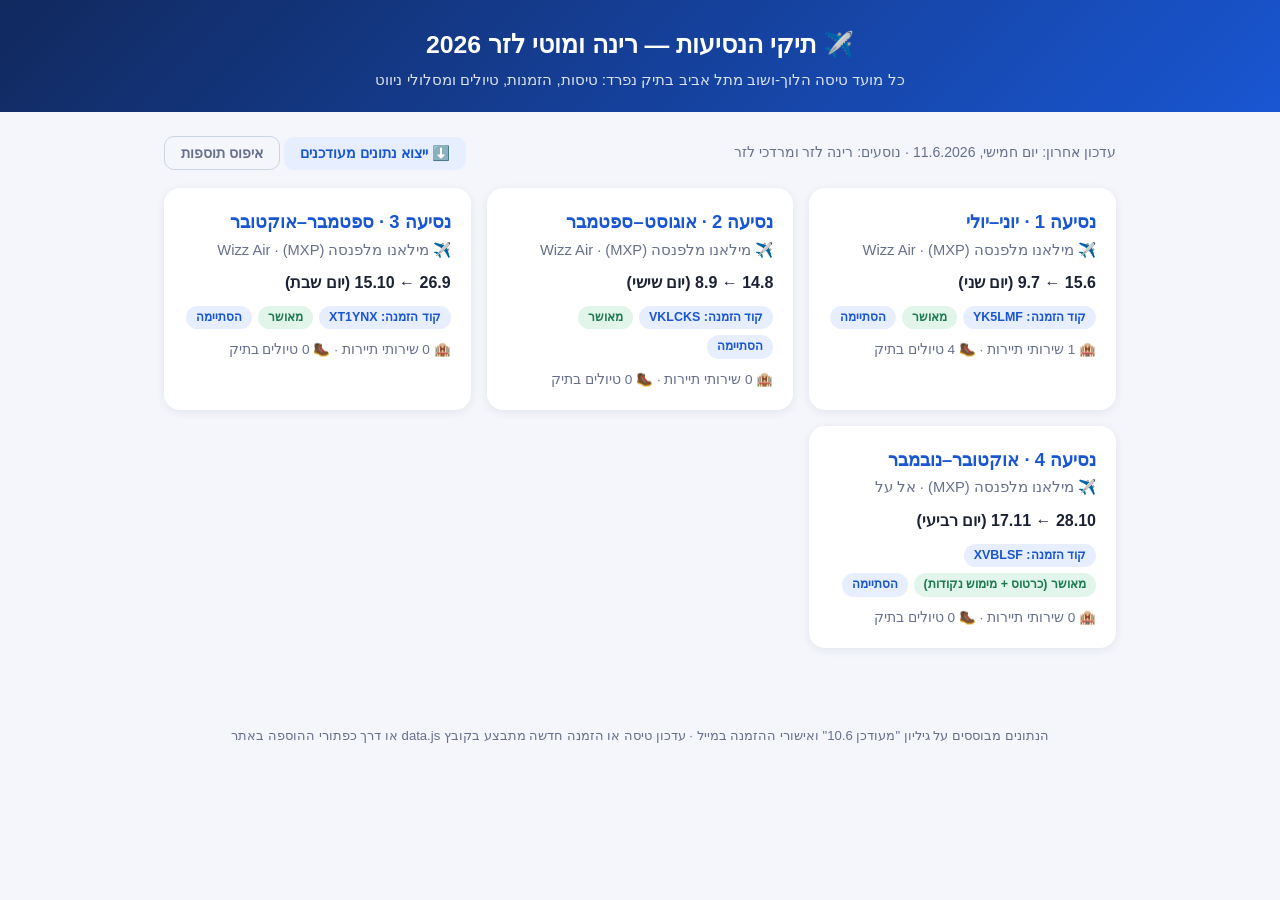
==== index.html @ 8c8defc0 "אתר תיקי נסיעות 2026: תיק לכל מועד טיסה, שירותי תיירות וטיולים עם קישורי ניווט https://claude.ai/cod" ====
<!DOCTYPE html>
<html lang="he" dir="rtl">
<head>
  <meta charset="UTF-8">
  <meta name="viewport" content="width=device-width, initial-scale=1.0">
  <title>תיקי הנסיעות — רינה ומוטי לזר 2026</title>
  <link rel="stylesheet" href="style.css">
</head>
<body>
  <header>
    <h1>✈️ תיקי הנסיעות — רינה ומוטי לזר 2026</h1>
    <div class="sub">כל מועד טיסה הלוך-ושוב מתל אביב בתיק נפרד: טיסות, הזמנות, טיולים ומסלולי ניווט</div>
  </header>

  <main>
    <div class="toolbar">
      <span class="stamp" id="stamp"></span>
      <span>
        <button class="btn secondary" id="export">⬇️ ייצוא נתונים מעודכנים</button>
        <button class="btn ghost" id="clear">איפוס תוספות</button>
      </span>
    </div>
    <div id="view" class="grid"></div>
  </main>

  <footer>
    הנתונים מבוססים על גיליון "מעודכן 10.6" ואישורי ההזמנה במייל ·
    עדכון טיסה או הזמנה חדשה מתבצע בקובץ data.js או דרך כפתורי ההוספה באתר
  </footer>

  <script src="data.js"></script>
  <script src="app.js"></script>
</body>
</html>
---- style.css ----
:root {
  --bg: #f4f6fb;
  --card: #ffffff;
  --ink: #1b2233;
  --muted: #66708a;
  --accent: #1956d2;
  --accent-soft: #e7eeff;
  --gold: #b07a1f;
  --gold-soft: #fdf3df;
  --green: #1d7a4f;
  --green-soft: #e2f5ea;
  --warn: #b3261e;
  --warn-soft: #fdeceb;
  --radius: 16px;
  --shadow: 0 2px 10px rgba(20, 35, 80, .08);
}

* { box-sizing: border-box; }

body {
  margin: 0;
  font-family: "Segoe UI", "Heebo", "Arial Hebrew", Arial, sans-serif;
  background: var(--bg);
  color: var(--ink);
  line-height: 1.55;
}

header {
  background: linear-gradient(135deg, #11295e, #1956d2);
  color: #fff;
  padding: 26px 20px 20px;
  text-align: center;
}
header h1 { margin: 0 0 4px; font-size: 1.55rem; }
header .sub { opacity: .85; font-size: .95rem; }

main { max-width: 980px; margin: 0 auto; padding: 20px 14px 60px; }

.toolbar {
  display: flex; flex-wrap: wrap; gap: 8px;
  justify-content: space-between; align-items: center;
  margin: 4px 0 18px;
}
.toolbar .stamp { color: var(--muted); font-size: .88rem; }

.grid {
  display: grid;
  grid-template-columns: repeat(auto-fill, minmax(280px, 1fr));
  gap: 16px;
}

.card {
  background: var(--card);
  border-radius: var(--radius);
  box-shadow: var(--shadow);
  padding: 18px;
  cursor: pointer;
  border: 2px solid transparent;
  transition: border-color .15s, transform .15s;
}
.card:hover { border-color: var(--accent); transform: translateY(-2px); }
.card h2 { margin: 0 0 2px; font-size: 1.15rem; color: var(--accent); }
.card .dest { color: var(--muted); font-size: .92rem; margin-bottom: 10px; }
.card .dates { font-weight: 600; font-size: 1rem; }
.card .meta { display: flex; gap: 6px; flex-wrap: wrap; margin-top: 10px; }
.card .counts { color: var(--muted); font-size: .85rem; margin-top: 10px; }

.chip {
  display: inline-block;
  padding: 2px 10px;
  border-radius: 99px;
  font-size: .78rem;
  font-weight: 600;
  background: var(--accent-soft); color: var(--accent);
}
.chip.gold { background: var(--gold-soft); color: var(--gold); }
.chip.green { background: var(--green-soft); color: var(--green); }
.chip.warn { background: var(--warn-soft); color: var(--warn); }

.btn {
  border: none; border-radius: 10px;
  padding: 8px 16px; font-size: .9rem; font-weight: 600;
  cursor: pointer; font-family: inherit;
  background: var(--accent); color: #fff;
}
.btn.secondary { background: var(--accent-soft); color: var(--accent); }
.btn.ghost { background: transparent; color: var(--muted); border: 1px solid #ccd3e3; }
.btn:hover { filter: brightness(1.08); }

/* trip detail */
.back { margin-bottom: 14px; }
section.block {
  background: var(--card);
  border-radius: var(--radius);
  box-shadow: var(--shadow);
  padding: 18px;
  margin-bottom: 18px;
}
section.block > h3 {
  margin: 0 0 12px; font-size: 1.1rem;
  border-bottom: 2px solid var(--accent-soft); padding-bottom: 8px;
}

.flight {
  display: flex; flex-wrap: wrap; gap: 10px 18px;
  align-items: center;
  padding: 12px; border-radius: 12px;
  background: var(--accent-soft);
  margin-bottom: 10px;
}
.flight .dir { font-weight: 700; min-width: 52px; }
.flight .route { flex: 1; min-width: 220px; }
.flight .times { font-weight: 600; }
.flight .small { color: var(--muted); font-size: .85rem; }

.item {
  border: 1px solid #e3e8f4; border-radius: 12px;
  padding: 12px 14px; margin-bottom: 10px;
}
.item .head { display: flex; justify-content: space-between; gap: 8px; flex-wrap: wrap; }
.item .name { font-weight: 700; }
.item .desc { color: var(--ink); font-size: .92rem; margin: 6px 0; }
.item .note { color: var(--warn); font-size: .88rem; margin: 6px 0; }
.item .links { display: flex; flex-wrap: wrap; gap: 8px; margin-top: 8px; }
.item .links a {
  text-decoration: none; font-size: .82rem; font-weight: 600;
  padding: 4px 10px; border-radius: 99px;
  background: var(--green-soft); color: var(--green);
}
.item .links a.drive { background: var(--accent-soft); color: var(--accent); }
.empty { color: var(--muted); font-style: italic; padding: 6px 2px; }

/* forms */
form.adder {
  margin-top: 12px; padding: 14px;
  border: 2px dashed #c8d2ea; border-radius: 12px;
  display: none;
}
form.adder.open { display: block; }
form.adder label { display: block; font-size: .85rem; font-weight: 600; margin: 8px 0 2px; }
form.adder input, form.adder select, form.adder textarea {
  width: 100%; padding: 8px 10px; border: 1px solid #ccd3e3;
  border-radius: 8px; font-family: inherit; font-size: .9rem;
}
form.adder .row { display: grid; grid-template-columns: 1fr 1fr; gap: 10px; }
form.adder .actions { margin-top: 12px; display: flex; gap: 8px; }

footer {
  text-align: center; color: var(--muted);
  font-size: .82rem; padding: 18px;
}
@media (max-width: 560px) {
  form.adder .row { grid-template-columns: 1fr; }
}
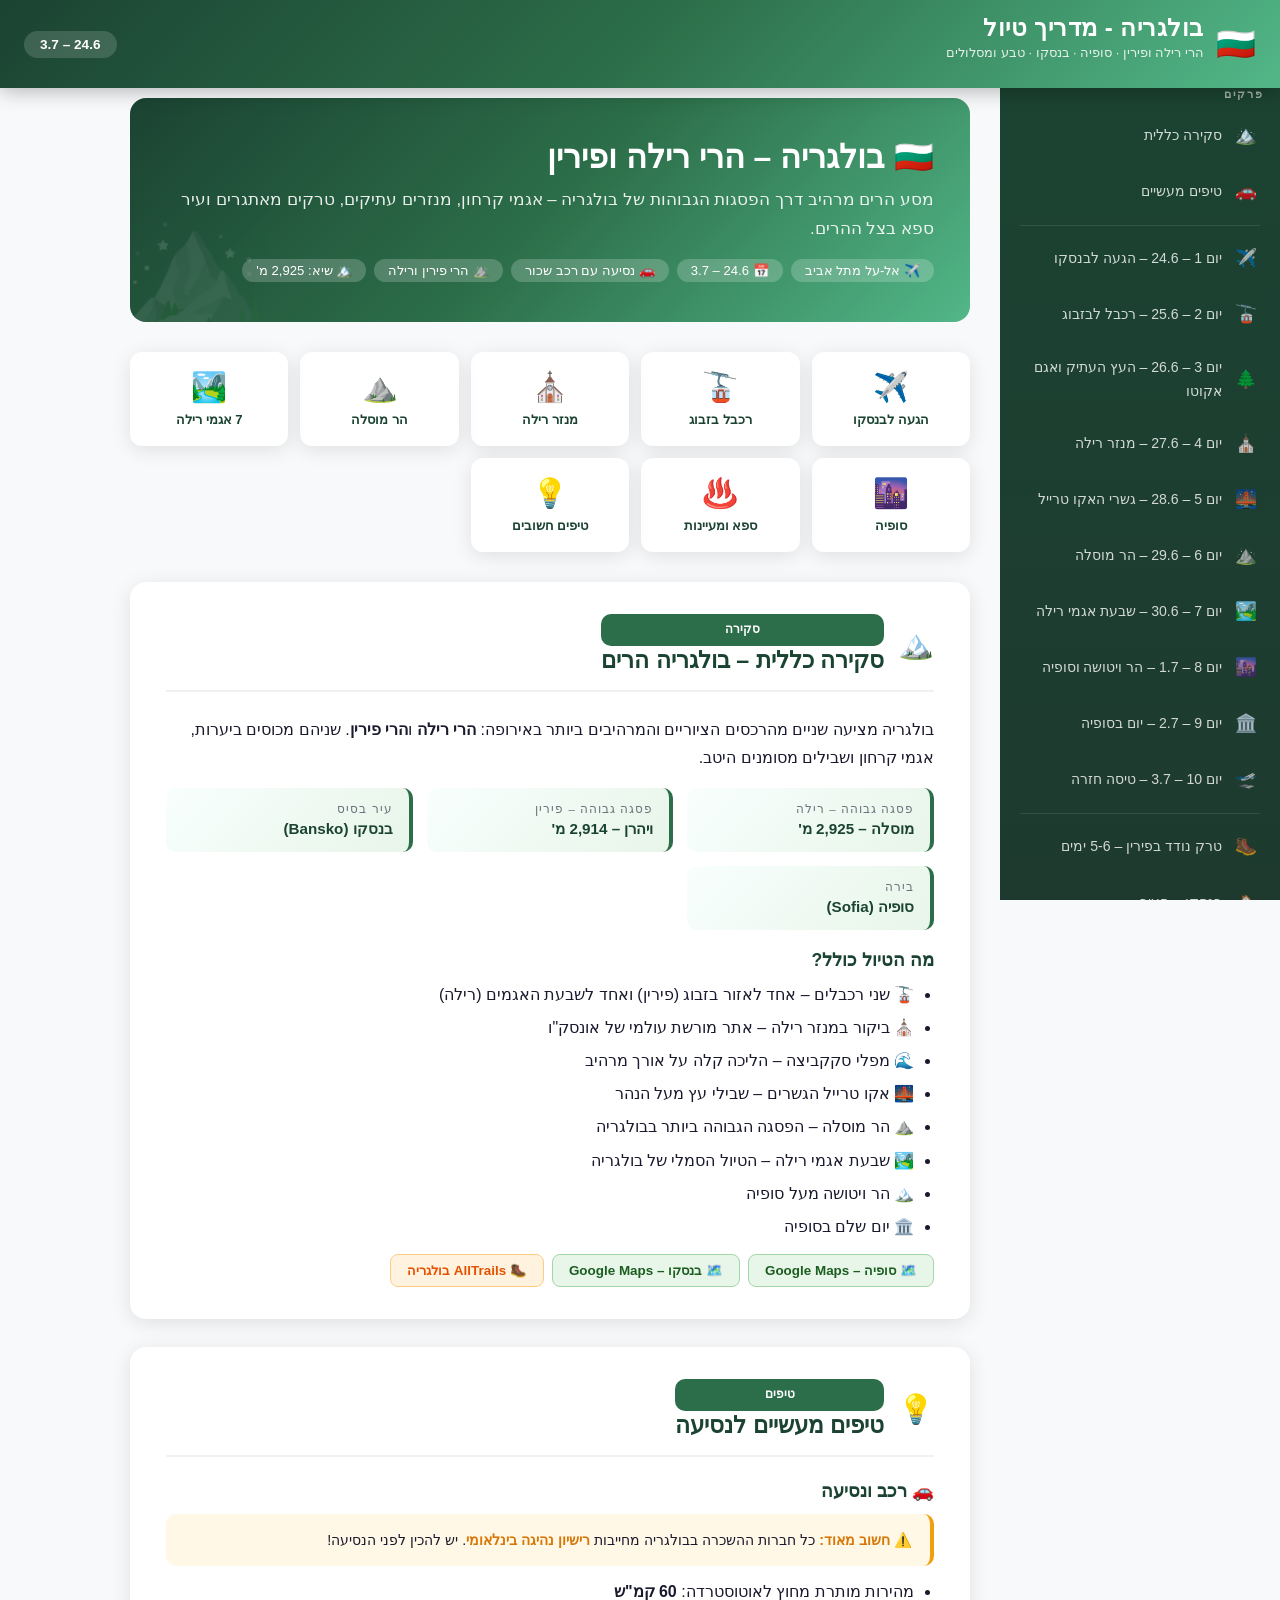
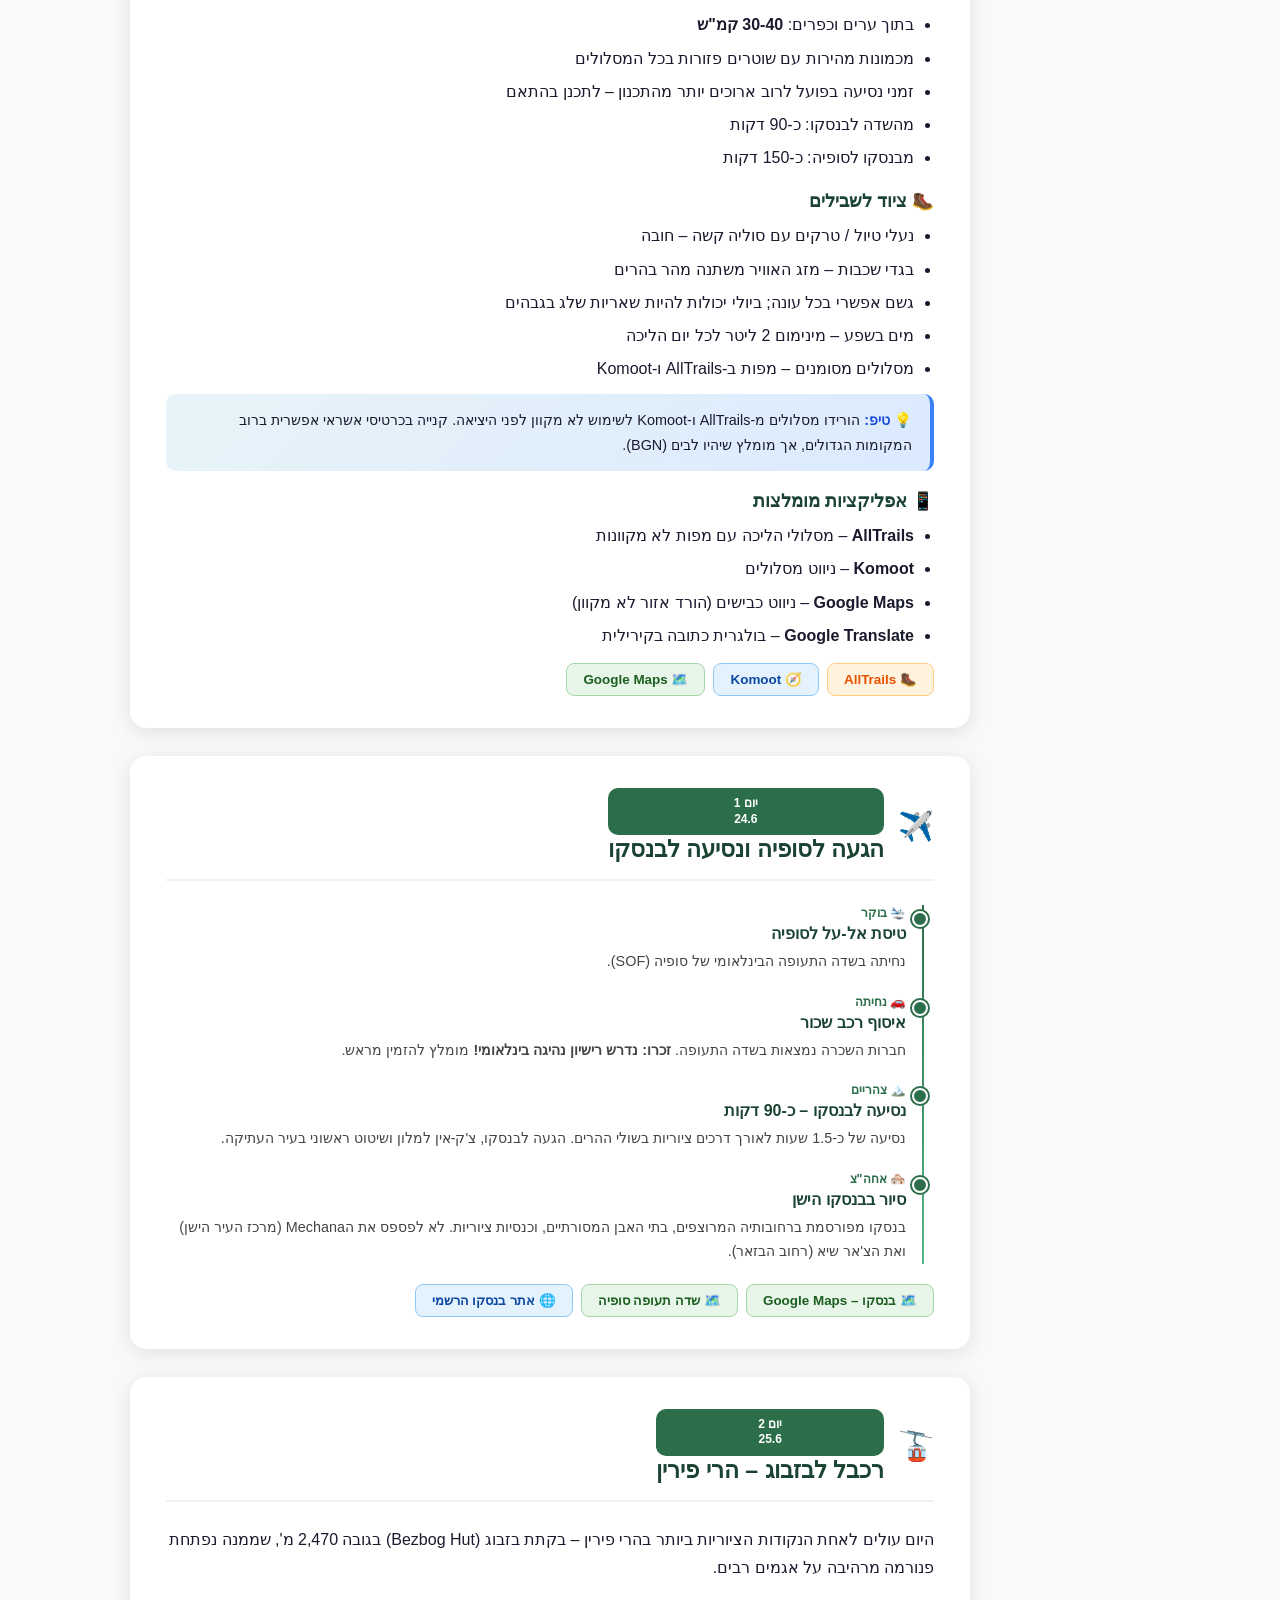
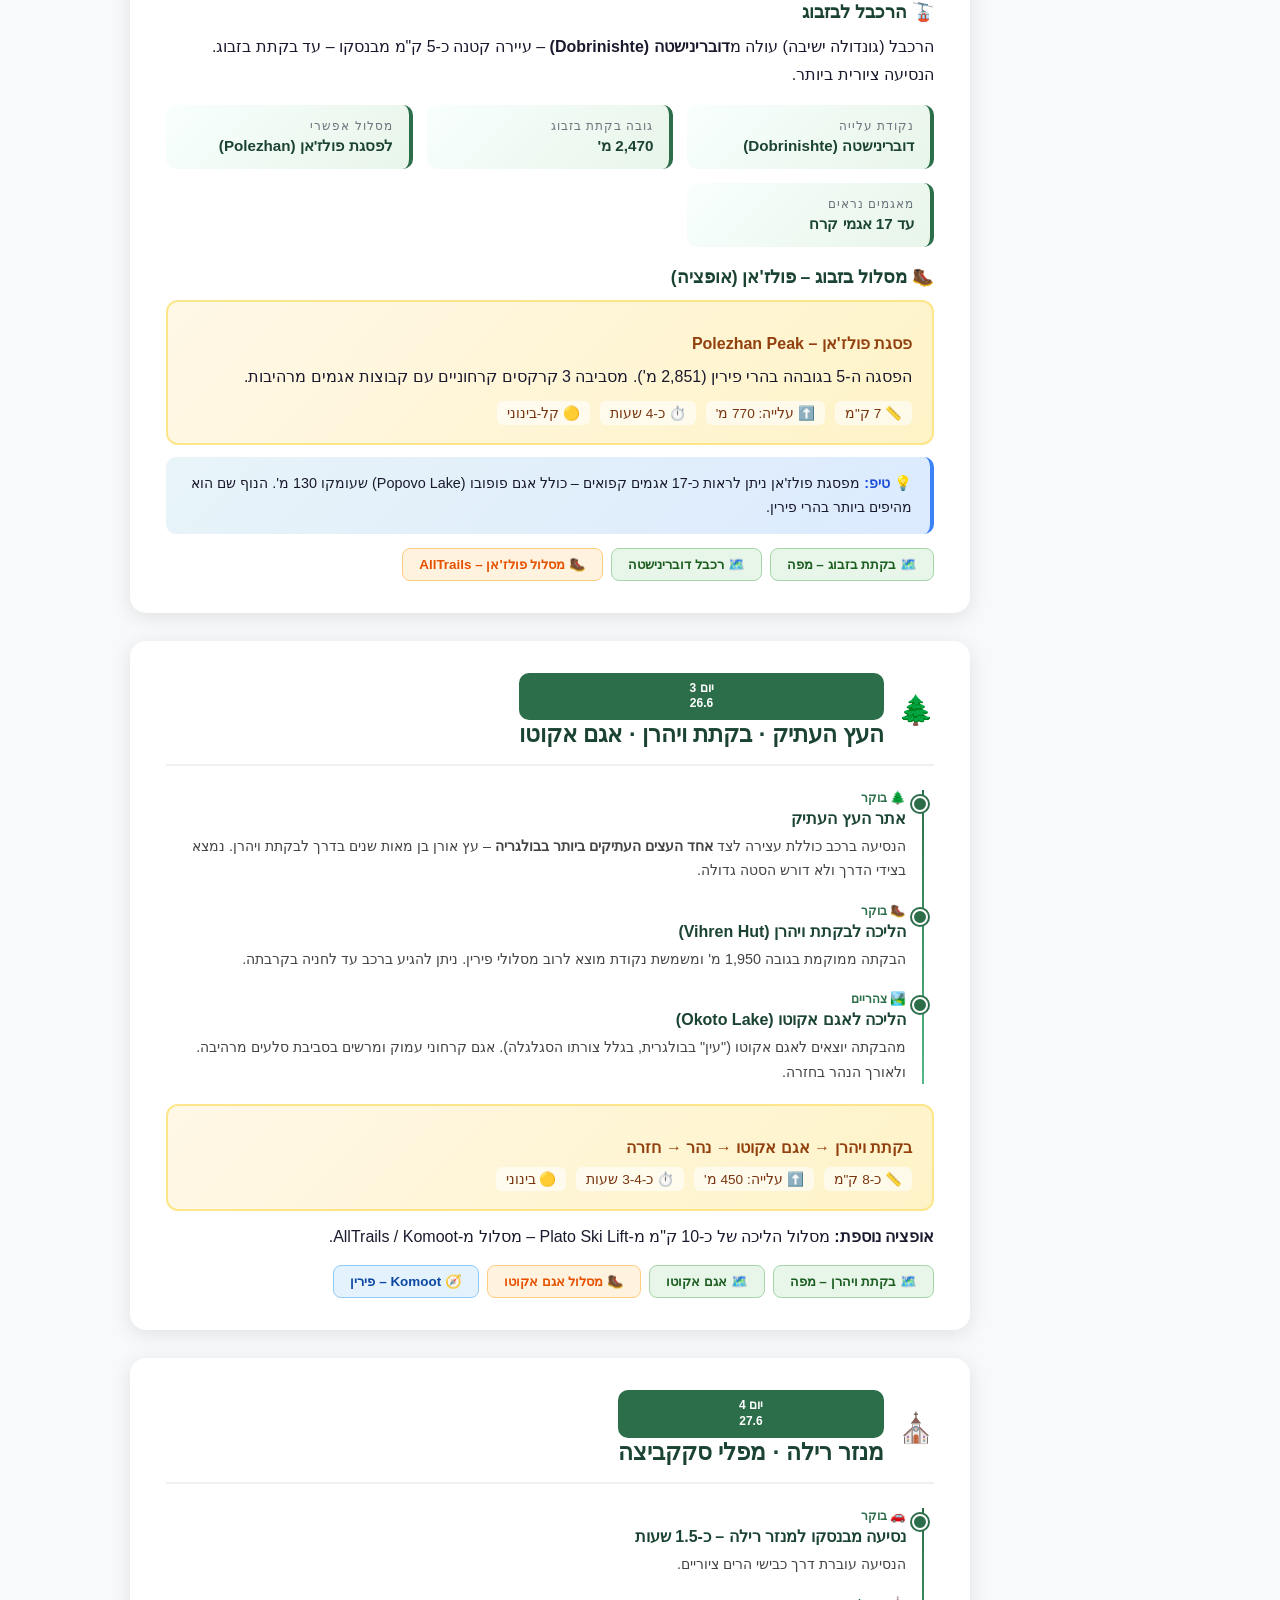
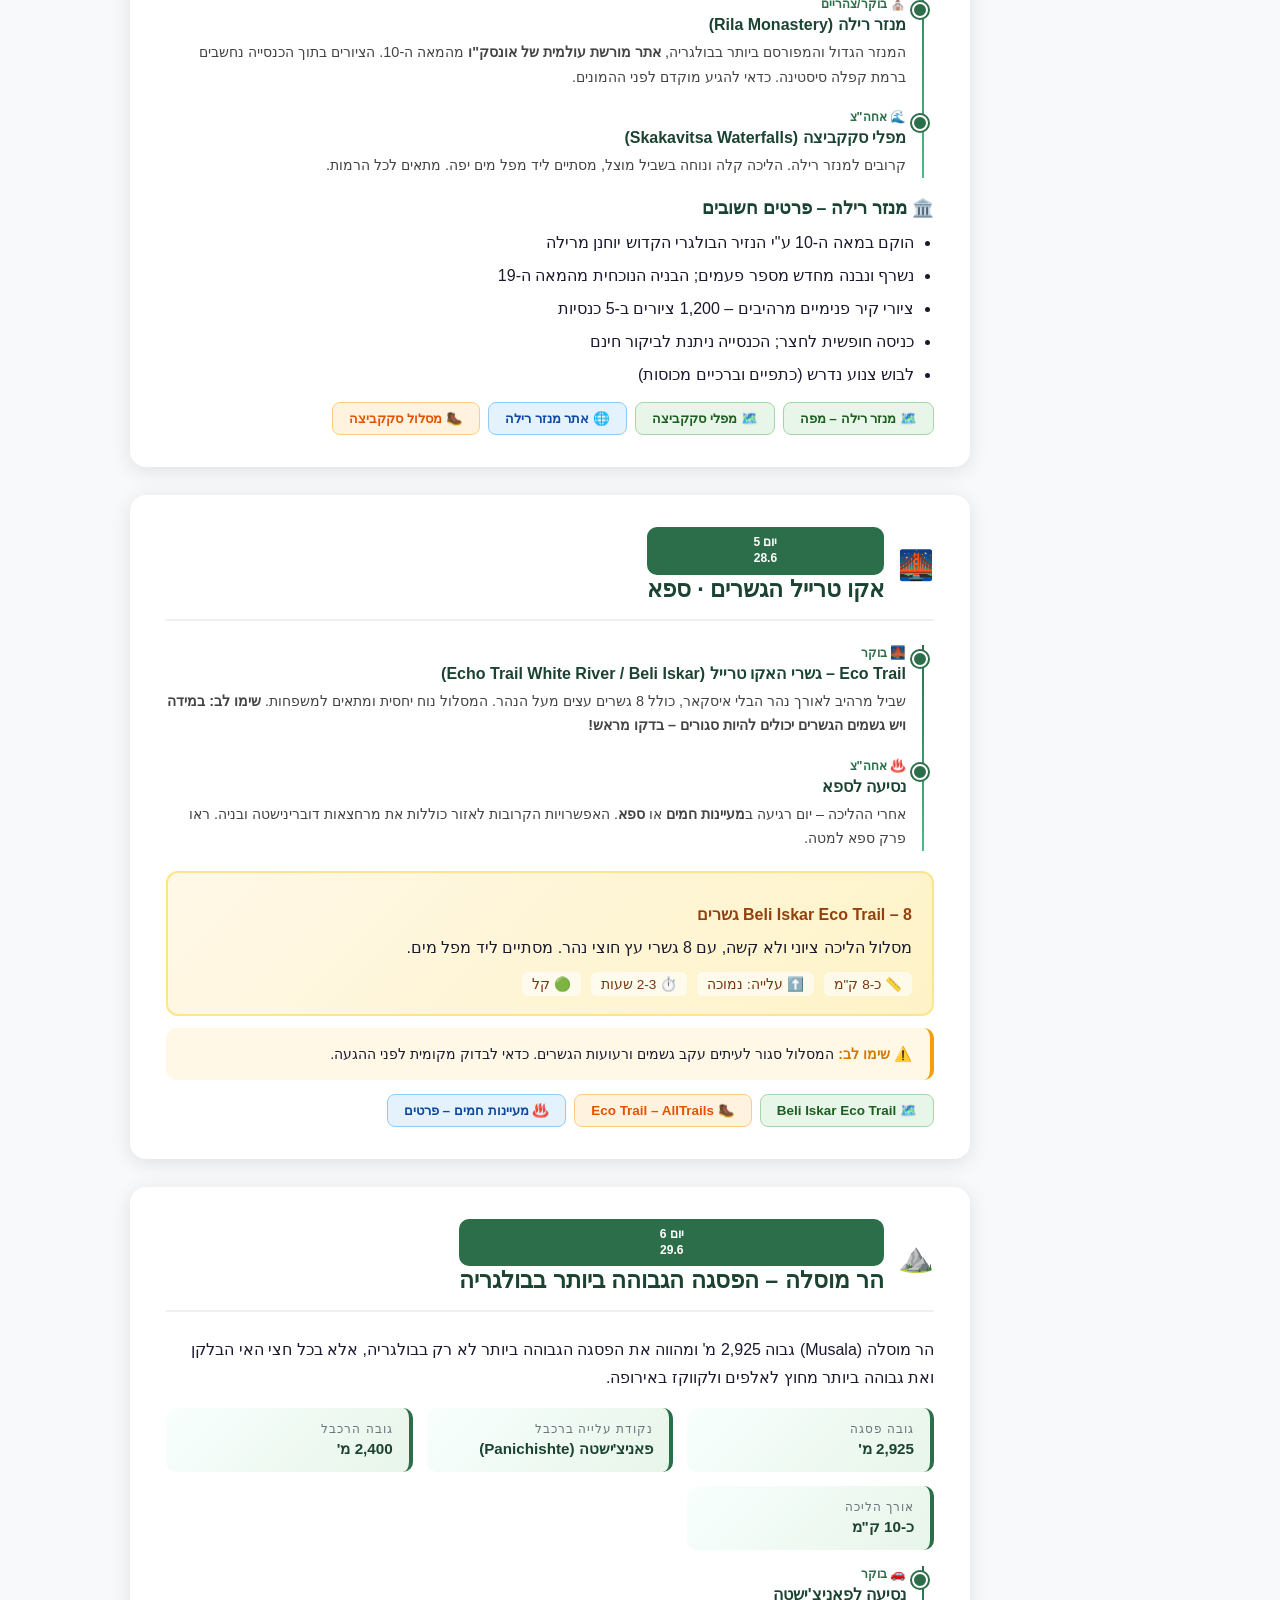
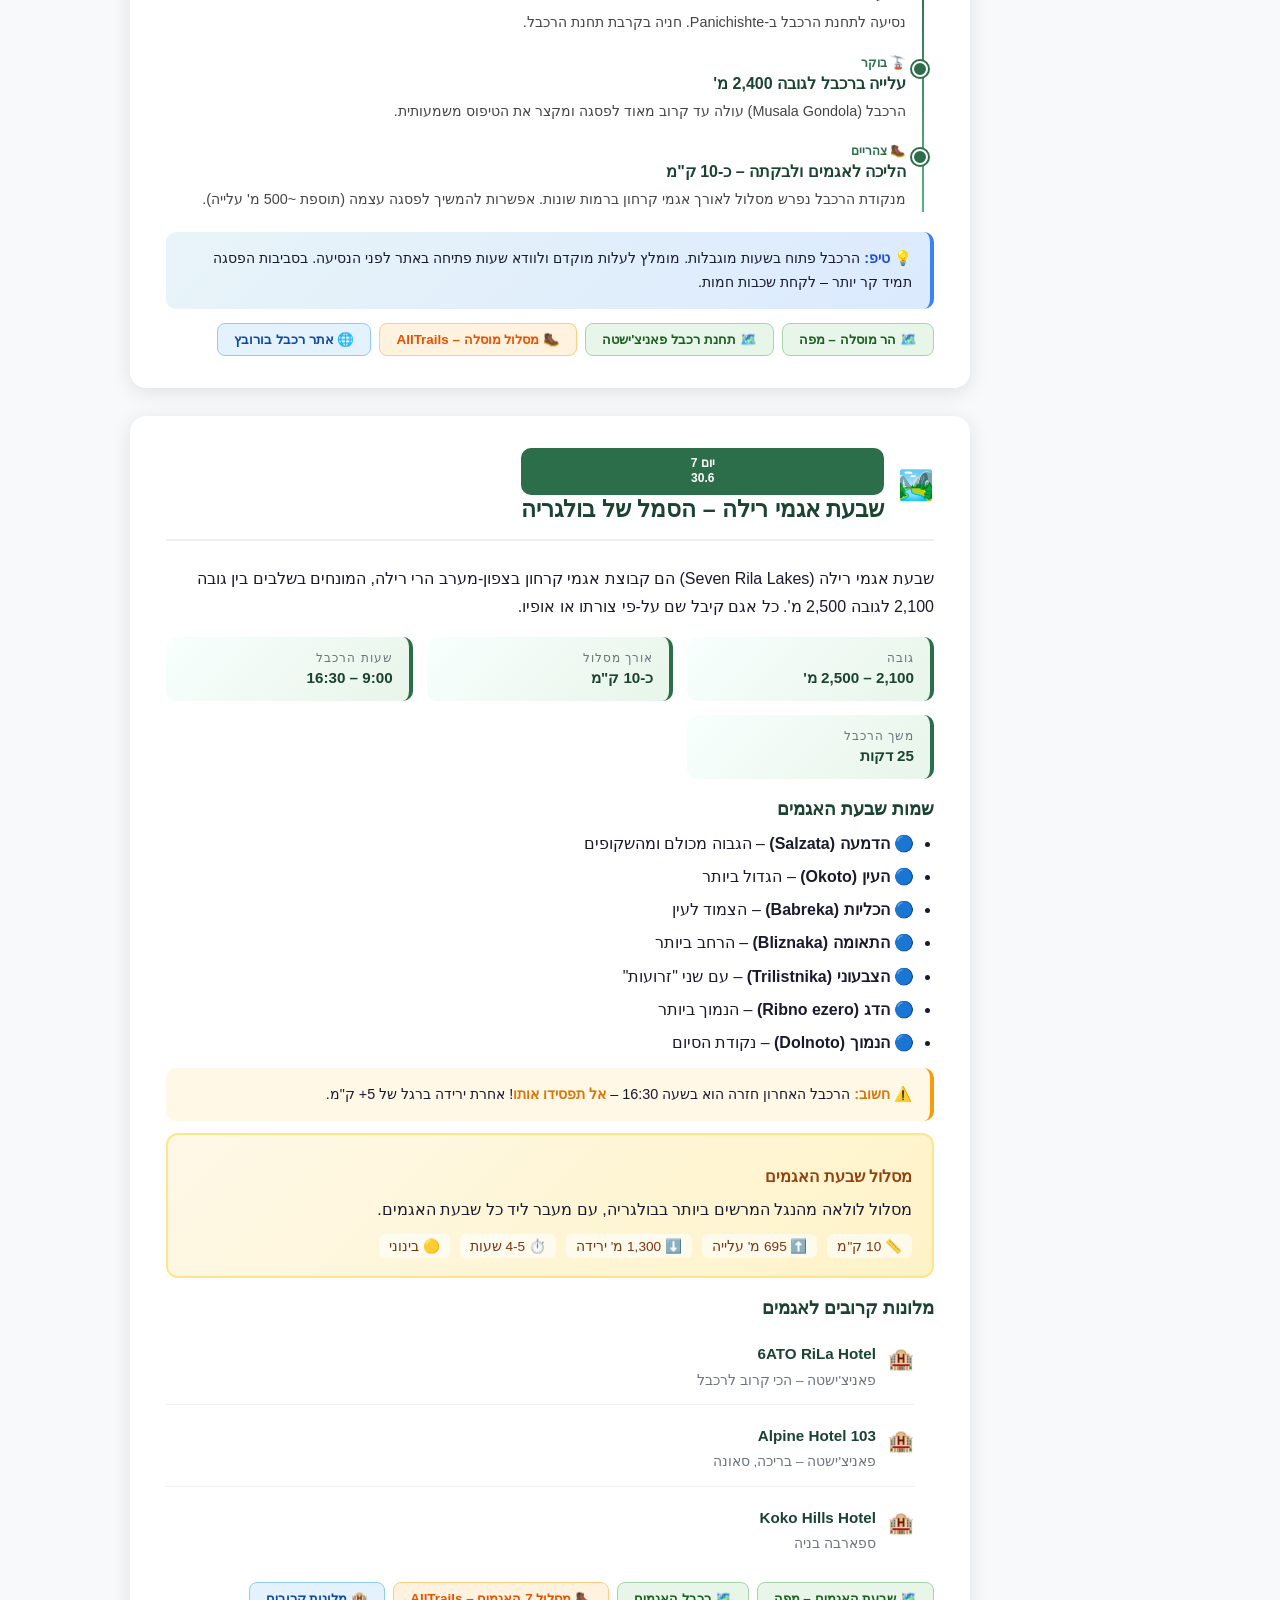
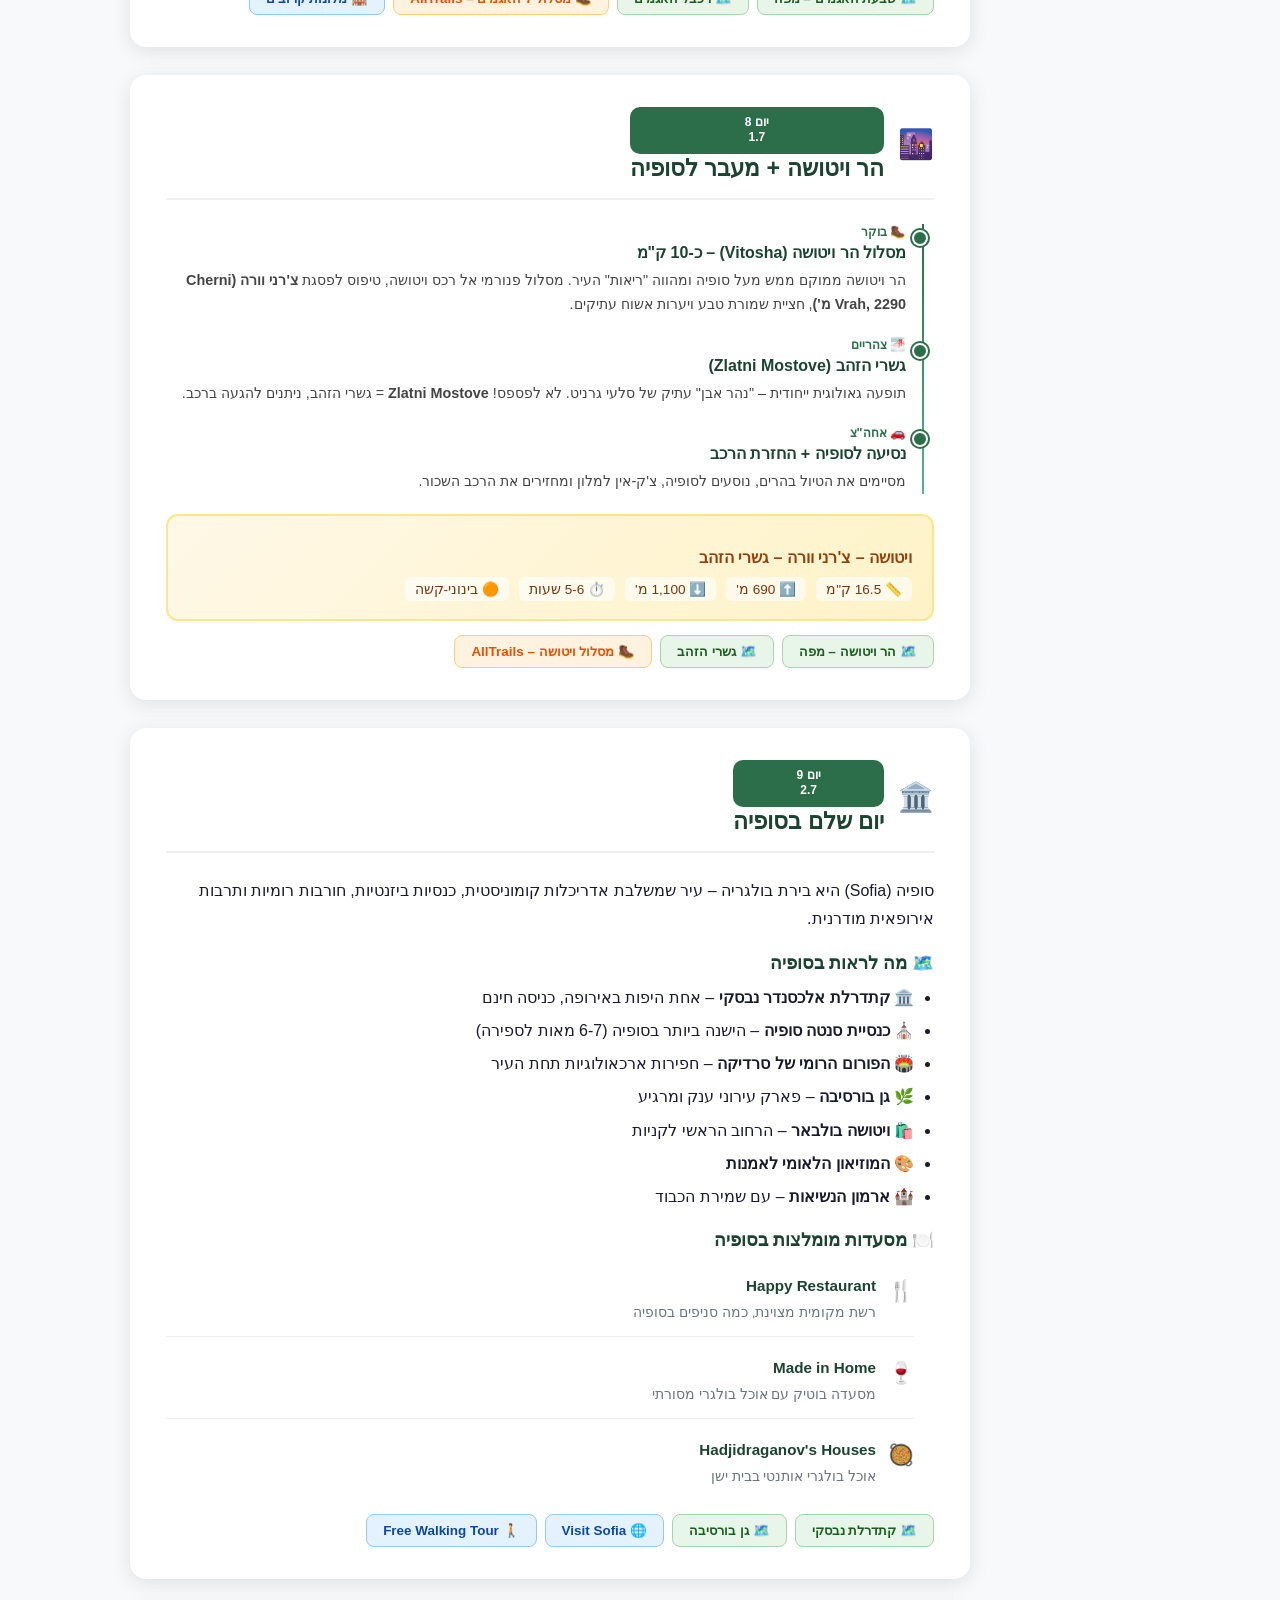
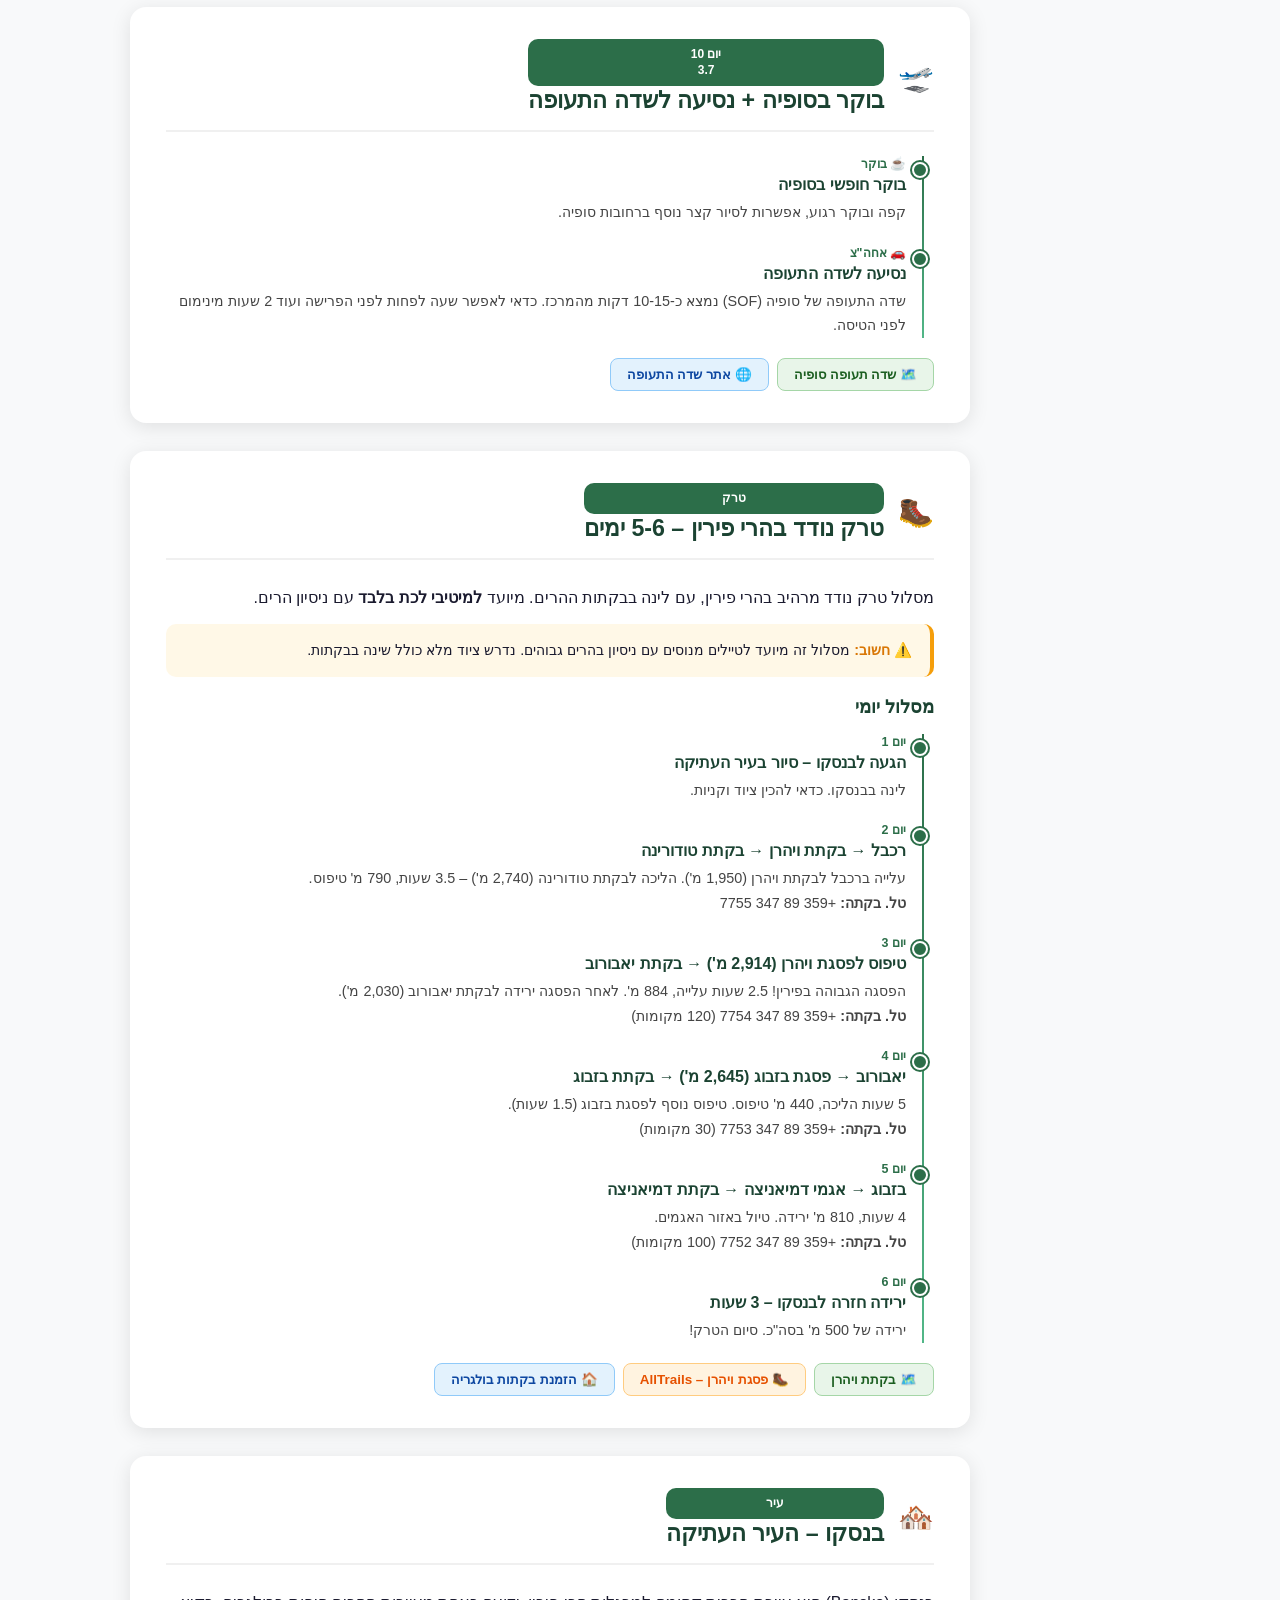
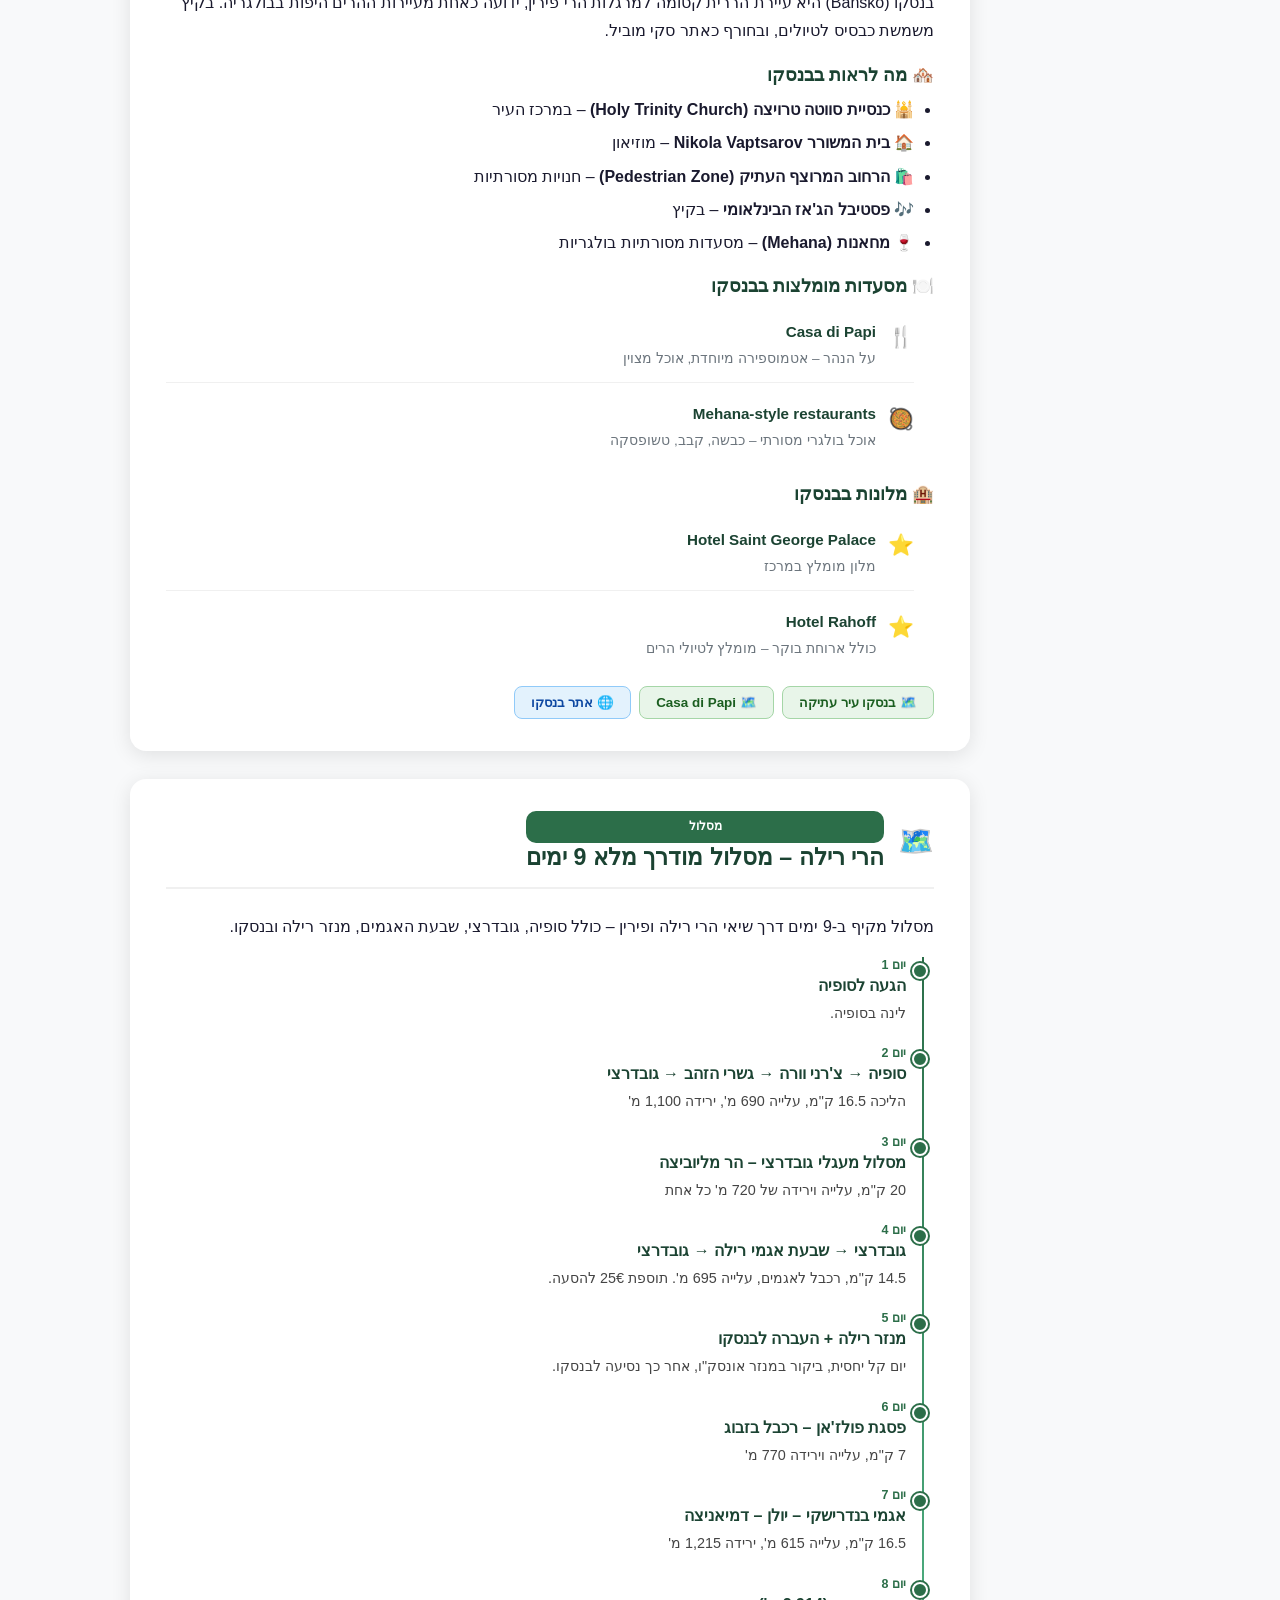
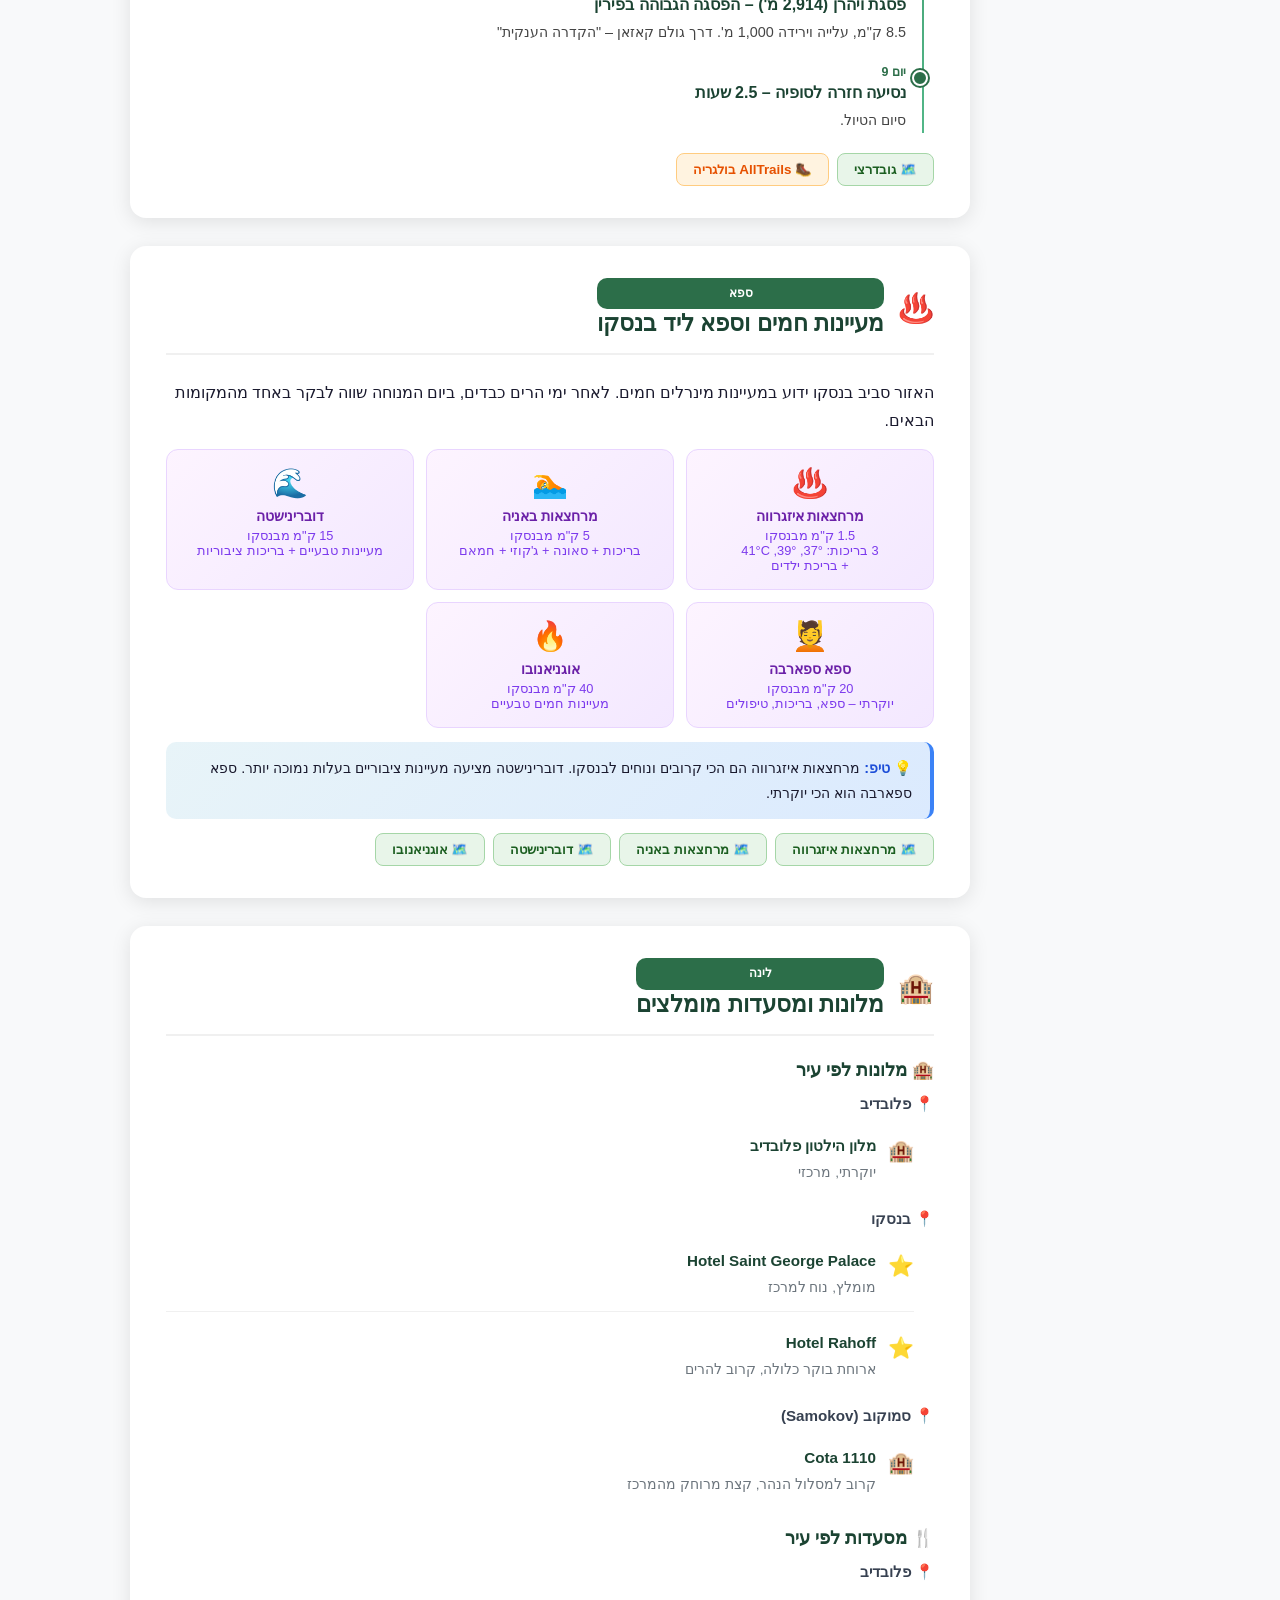
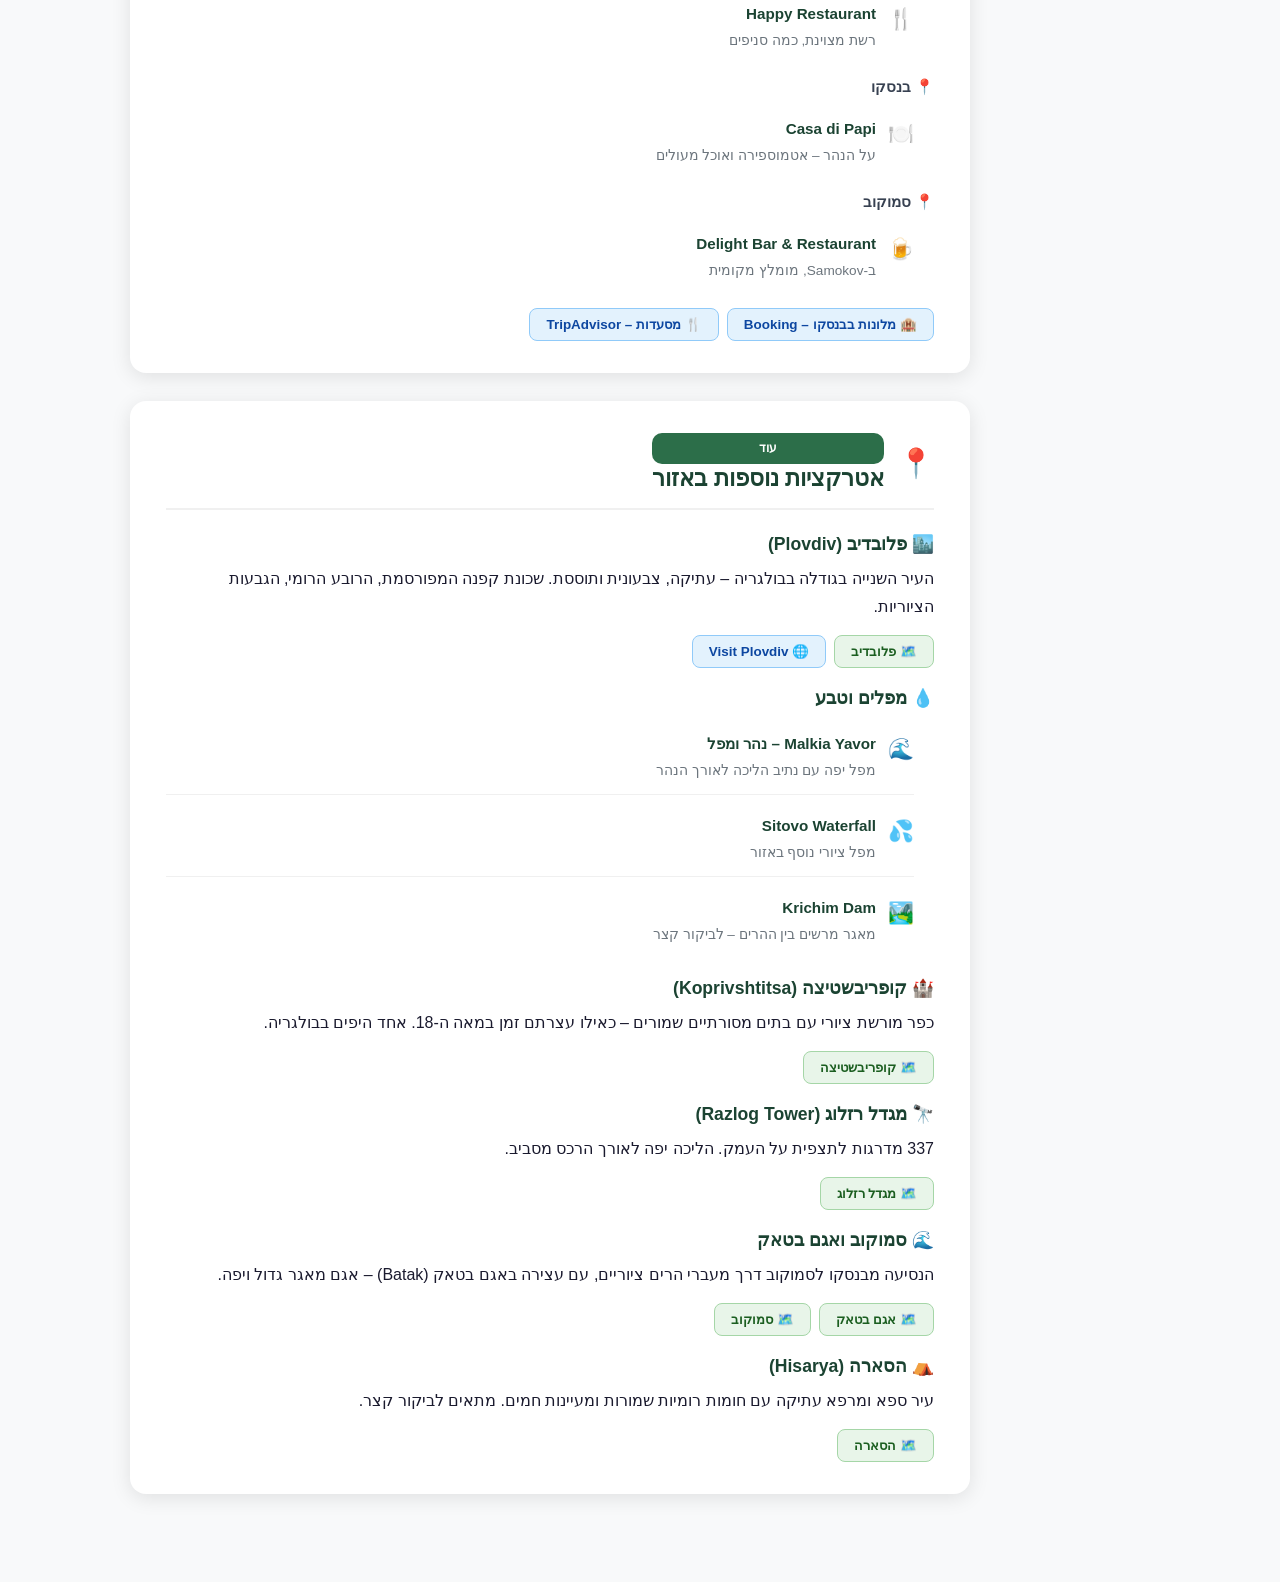
==== commit 9113f947: "Add interactive Bulgaria travel guide website Built a full Hebrew RTL interactive single-page websit" ====
--- a/index.html
+++ b/index.html
@@ -1,34 +1,1611 @@
 <!DOCTYPE html>
 <html lang="he" dir="rtl">
 <head>
-  <meta charset="UTF-8">
-  <meta name="viewport" content="width=device-width, initial-scale=1.0">
-  <title>תיקי הנסיעות — רינה ומוטי לזר 2026</title>
-  <link rel="stylesheet" href="style.css">
+  <meta charset="UTF-8" />
+  <meta name="viewport" content="width=device-width, initial-scale=1.0" />
+  <title>בולגריה - מדריך טיול אינטראקטיבי</title>
+  <style>
+    :root {
+      --primary: #2c6e49;
+      --primary-dark: #1b4332;
+      --primary-light: #52b788;
+      --accent: #d4a017;
+      --accent-light: #fde68a;
+      --bg: #f8f9fa;
+      --bg-card: #ffffff;
+      --text: #1a1a2e;
+      --text-light: #6c757d;
+      --sidebar-width: 280px;
+      --shadow: 0 4px 20px rgba(0,0,0,0.1);
+      --radius: 16px;
+    }
+
+    * { margin: 0; padding: 0; box-sizing: border-box; }
+
+    body {
+      font-family: 'Segoe UI', 'Arial Hebrew', Arial, sans-serif;
+      background: var(--bg);
+      color: var(--text);
+      min-height: 100vh;
+      direction: rtl;
+    }
+
+    /* ===== HEADER ===== */
+    .site-header {
+      background: linear-gradient(135deg, var(--primary-dark) 0%, var(--primary) 50%, var(--primary-light) 100%);
+      color: white;
+      padding: 0;
+      position: fixed;
+      top: 0; left: 0; right: 0;
+      z-index: 100;
+      box-shadow: 0 2px 20px rgba(0,0,0,0.3);
+    }
+
+    .header-inner {
+      display: flex;
+      align-items: center;
+      justify-content: space-between;
+      padding: 14px 24px;
+    }
+
+    .header-logo {
+      display: flex;
+      align-items: center;
+      gap: 12px;
+    }
+
+    .header-logo .flag { font-size: 2rem; }
+
+    .header-title h1 {
+      font-size: 1.5rem;
+      font-weight: 700;
+      letter-spacing: 0.5px;
+    }
+
+    .header-title p {
+      font-size: 0.8rem;
+      opacity: 0.85;
+    }
+
+    .header-dates {
+      background: rgba(255,255,255,0.15);
+      border-radius: 20px;
+      padding: 6px 16px;
+      font-size: 0.85rem;
+      font-weight: 600;
+    }
+
+    .hamburger {
+      display: none;
+      background: none;
+      border: none;
+      color: white;
+      font-size: 1.5rem;
+      cursor: pointer;
+    }
+
+    /* ===== LAYOUT ===== */
+    .layout {
+      display: flex;
+      margin-top: 68px;
+      min-height: calc(100vh - 68px);
+    }
+
+    /* ===== SIDEBAR ===== */
+    .sidebar {
+      width: var(--sidebar-width);
+      background: linear-gradient(180deg, var(--primary-dark) 0%, #1e3a2f 100%);
+      color: white;
+      position: fixed;
+      top: 68px;
+      right: 0;
+      bottom: 0;
+      overflow-y: auto;
+      z-index: 50;
+      transition: transform 0.3s ease;
+    }
+
+    .sidebar::-webkit-scrollbar { width: 4px; }
+    .sidebar::-webkit-scrollbar-track { background: transparent; }
+    .sidebar::-webkit-scrollbar-thumb { background: rgba(255,255,255,0.2); border-radius: 2px; }
+
+    .sidebar-header {
+      padding: 20px 16px 10px;
+      font-size: 0.7rem;
+      text-transform: uppercase;
+      letter-spacing: 2px;
+      opacity: 0.6;
+      font-weight: 700;
+    }
+
+    .chapter-list { list-style: none; padding: 0 8px 20px; }
+
+    .chapter-list li a {
+      display: flex;
+      align-items: center;
+      gap: 10px;
+      padding: 10px 12px;
+      border-radius: 10px;
+      color: rgba(255,255,255,0.8);
+      text-decoration: none;
+      font-size: 0.88rem;
+      transition: all 0.2s;
+      margin-bottom: 2px;
+    }
+
+    .chapter-list li a:hover,
+    .chapter-list li a.active {
+      background: rgba(255,255,255,0.12);
+      color: white;
+    }
+
+    .chapter-list li a .ch-icon {
+      font-size: 1.1rem;
+      flex-shrink: 0;
+      width: 28px;
+      text-align: center;
+    }
+
+    .chapter-list li a .ch-num {
+      font-size: 0.7rem;
+      opacity: 0.5;
+      min-width: 18px;
+    }
+
+    .chapter-list .divider {
+      height: 1px;
+      background: rgba(255,255,255,0.1);
+      margin: 8px 12px;
+    }
+
+    /* ===== MAIN CONTENT ===== */
+    .main {
+      margin-right: var(--sidebar-width);
+      flex: 1;
+      padding: 30px 30px 60px;
+      max-width: 900px;
+    }
+
+    /* ===== HERO ===== */
+    .hero {
+      background: linear-gradient(135deg, #1b4332, #2c6e49, #52b788);
+      border-radius: var(--radius);
+      padding: 40px 36px;
+      color: white;
+      margin-bottom: 30px;
+      position: relative;
+      overflow: hidden;
+    }
+
+    .hero::before {
+      content: '⛰️';
+      position: absolute;
+      font-size: 120px;
+      left: -10px;
+      bottom: -20px;
+      opacity: 0.12;
+    }
+
+    .hero h2 { font-size: 2rem; margin-bottom: 10px; }
+    .hero p { opacity: 0.9; font-size: 1.05rem; line-height: 1.7; }
+
+    .hero-tags {
+      display: flex;
+      flex-wrap: wrap;
+      gap: 8px;
+      margin-top: 16px;
+    }
+
+    .hero-tag {
+      background: rgba(255,255,255,0.2);
+      border-radius: 20px;
+      padding: 4px 14px;
+      font-size: 0.82rem;
+    }
+
+    /* ===== QUICK NAV ===== */
+    .quick-nav {
+      display: grid;
+      grid-template-columns: repeat(auto-fill, minmax(140px, 1fr));
+      gap: 12px;
+      margin-bottom: 30px;
+    }
+
+    .quick-nav a {
+      background: var(--bg-card);
+      border-radius: 12px;
+      padding: 16px 12px;
+      text-align: center;
+      text-decoration: none;
+      color: var(--text);
+      box-shadow: var(--shadow);
+      transition: all 0.2s;
+      border: 2px solid transparent;
+    }
+
+    .quick-nav a:hover {
+      border-color: var(--primary);
+      transform: translateY(-2px);
+    }
+
+    .quick-nav a .qn-icon { font-size: 1.8rem; display: block; margin-bottom: 6px; }
+    .quick-nav a .qn-label { font-size: 0.82rem; font-weight: 600; color: var(--primary-dark); }
+
+    /* ===== SECTION / CHAPTER ===== */
+    .chapter {
+      background: var(--bg-card);
+      border-radius: var(--radius);
+      padding: 32px 36px;
+      margin-bottom: 28px;
+      box-shadow: var(--shadow);
+      scroll-margin-top: 90px;
+    }
+
+    .chapter-header {
+      display: flex;
+      align-items: center;
+      gap: 14px;
+      margin-bottom: 24px;
+      padding-bottom: 16px;
+      border-bottom: 2px solid #f0f0f0;
+    }
+
+    .chapter-header .ch-badge {
+      background: var(--primary);
+      color: white;
+      border-radius: 10px;
+      padding: 8px 14px;
+      font-size: 0.75rem;
+      font-weight: 700;
+      text-align: center;
+      min-width: 56px;
+      line-height: 1.3;
+    }
+
+    .chapter-header h2 {
+      font-size: 1.45rem;
+      color: var(--primary-dark);
+    }
+
+    .chapter-header .ch-emoji { font-size: 1.8rem; }
+
+    /* ===== INFO CARDS ===== */
+    .info-grid {
+      display: grid;
+      grid-template-columns: repeat(auto-fill, minmax(220px, 1fr));
+      gap: 14px;
+      margin: 16px 0;
+    }
+
+    .info-card {
+      background: linear-gradient(135deg, #f8fffe, #e8f5e9);
+      border-right: 4px solid var(--primary);
+      border-radius: 10px;
+      padding: 14px 16px;
+    }
+
+    .info-card .ic-label {
+      font-size: 0.72rem;
+      color: var(--text-light);
+      text-transform: uppercase;
+      letter-spacing: 1px;
+      margin-bottom: 4px;
+    }
+
+    .info-card .ic-value {
+      font-size: 0.95rem;
+      font-weight: 600;
+      color: var(--primary-dark);
+    }
+
+    /* ===== TRAIL CARDS ===== */
+    .trail-card {
+      background: linear-gradient(135deg, #fff8e7, #fef3c7);
+      border: 2px solid var(--accent-light);
+      border-radius: 12px;
+      padding: 18px 20px;
+      margin: 12px 0;
+    }
+
+    .trail-card h4 {
+      color: #92400e;
+      font-size: 1rem;
+      margin-bottom: 10px;
+    }
+
+    .trail-stats {
+      display: flex;
+      flex-wrap: wrap;
+      gap: 10px;
+    }
+
+    .trail-stat {
+      display: flex;
+      align-items: center;
+      gap: 5px;
+      font-size: 0.85rem;
+      color: #78350f;
+      background: rgba(255,255,255,0.6);
+      border-radius: 6px;
+      padding: 4px 10px;
+    }
+
+    /* ===== DAY TIMELINE ===== */
+    .timeline { position: relative; padding-right: 28px; margin: 16px 0; }
+
+    .timeline::before {
+      content: '';
+      position: absolute;
+      right: 10px;
+      top: 0; bottom: 0;
+      width: 2px;
+      background: linear-gradient(to bottom, var(--primary), var(--primary-light));
+    }
+
+    .timeline-item {
+      position: relative;
+      margin-bottom: 20px;
+    }
+
+    .timeline-item::before {
+      content: '';
+      position: absolute;
+      right: -22px;
+      top: 6px;
+      width: 12px;
+      height: 12px;
+      border-radius: 50%;
+      background: var(--primary);
+      border: 2px solid white;
+      box-shadow: 0 0 0 2px var(--primary);
+    }
+
+    .timeline-date {
+      font-size: 0.78rem;
+      color: var(--primary);
+      font-weight: 700;
+      margin-bottom: 4px;
+    }
+
+    .timeline-title {
+      font-size: 1rem;
+      font-weight: 700;
+      color: var(--primary-dark);
+      margin-bottom: 6px;
+    }
+
+    .timeline-desc {
+      font-size: 0.9rem;
+      color: #444;
+      line-height: 1.7;
+    }
+
+    /* ===== LINKS ===== */
+    .link-group {
+      display: flex;
+      flex-wrap: wrap;
+      gap: 8px;
+      margin-top: 14px;
+    }
+
+    .link-btn {
+      display: inline-flex;
+      align-items: center;
+      gap: 6px;
+      padding: 8px 16px;
+      border-radius: 8px;
+      text-decoration: none;
+      font-size: 0.84rem;
+      font-weight: 600;
+      transition: all 0.2s;
+    }
+
+    .link-btn.maps {
+      background: #e8f5e9;
+      color: #1b5e20;
+      border: 1px solid #a5d6a7;
+    }
+
+    .link-btn.maps:hover { background: #c8e6c9; }
+
+    .link-btn.web {
+      background: #e3f2fd;
+      color: #0d47a1;
+      border: 1px solid #90caf9;
+    }
+
+    .link-btn.web:hover { background: #bbdefb; }
+
+    .link-btn.trails {
+      background: #fff3e0;
+      color: #e65100;
+      border: 1px solid #ffcc80;
+    }
+
+    .link-btn.trails:hover { background: #ffe0b2; }
+
+    /* ===== TIPS BOX ===== */
+    .tip-box {
+      background: linear-gradient(135deg, #e8f4f8, #dbeafe);
+      border-right: 4px solid #3b82f6;
+      border-radius: 10px;
+      padding: 14px 18px;
+      margin: 12px 0;
+      font-size: 0.9rem;
+      line-height: 1.7;
+    }
+
+    .tip-box strong { color: #1d4ed8; }
+
+    /* ===== WARNING BOX ===== */
+    .warn-box {
+      background: #fff8e7;
+      border-right: 4px solid #f59e0b;
+      border-radius: 10px;
+      padding: 14px 18px;
+      margin: 12px 0;
+      font-size: 0.9rem;
+      line-height: 1.7;
+    }
+
+    .warn-box strong { color: #d97706; }
+
+    /* ===== HOTEL / RESTAURANT CARDS ===== */
+    .place-list { list-style: none; }
+    .place-list li {
+      display: flex;
+      align-items: flex-start;
+      gap: 12px;
+      padding: 12px 0;
+      border-bottom: 1px solid #f0f0f0;
+    }
+    .place-list li:last-child { border-bottom: none; }
+    .place-list .pl-icon { font-size: 1.3rem; flex-shrink: 0; }
+    .place-list .pl-name { font-weight: 700; font-size: 0.95rem; color: var(--primary-dark); }
+    .place-list .pl-detail { font-size: 0.85rem; color: var(--text-light); margin-top: 2px; }
+
+    /* ===== SPA CARDS ===== */
+    .spa-grid {
+      display: grid;
+      grid-template-columns: repeat(auto-fill, minmax(200px, 1fr));
+      gap: 12px;
+      margin: 14px 0;
+    }
+
+    .spa-card {
+      background: linear-gradient(135deg, #fdf4ff, #f3e8ff);
+      border: 1px solid #e9d5ff;
+      border-radius: 12px;
+      padding: 16px;
+      text-align: center;
+    }
+
+    .spa-card .sc-icon { font-size: 1.8rem; margin-bottom: 8px; }
+    .spa-card .sc-name { font-weight: 700; font-size: 0.9rem; color: #6b21a8; }
+    .spa-card .sc-detail { font-size: 0.8rem; color: #7c3aed; margin-top: 4px; }
+
+    /* ===== BACK TO TOP ===== */
+    #back-to-top {
+      position: fixed;
+      bottom: 24px;
+      left: 24px;
+      background: var(--primary);
+      color: white;
+      border: none;
+      border-radius: 50%;
+      width: 44px;
+      height: 44px;
+      font-size: 1.2rem;
+      cursor: pointer;
+      box-shadow: var(--shadow);
+      display: none;
+      align-items: center;
+      justify-content: center;
+      z-index: 200;
+      transition: all 0.2s;
+    }
+
+    #back-to-top:hover { background: var(--primary-dark); transform: scale(1.1); }
+    #back-to-top.visible { display: flex; }
+
+    /* ===== RESPONSIVE ===== */
+    @media (max-width: 768px) {
+      .sidebar {
+        transform: translateX(100%);
+      }
+      .sidebar.open {
+        transform: translateX(0);
+      }
+      .main {
+        margin-right: 0;
+        padding: 20px 16px 60px;
+      }
+      .hamburger { display: block; }
+      .chapter { padding: 22px 18px; }
+      .info-grid { grid-template-columns: 1fr 1fr; }
+      .overlay {
+        position: fixed;
+        inset: 0;
+        background: rgba(0,0,0,0.5);
+        z-index: 49;
+        display: none;
+      }
+      .overlay.visible { display: block; }
+    }
+
+    p { line-height: 1.75; margin-bottom: 10px; }
+    ul, ol { padding-right: 20px; }
+    li { margin-bottom: 6px; line-height: 1.7; }
+    h3 { color: var(--primary-dark); margin: 20px 0 10px; font-size: 1.1rem; }
+    h4 { color: #374151; margin: 14px 0 8px; font-size: 0.95rem; }
+  </style>
 </head>
 <body>
-  <header>
-    <h1>✈️ תיקי הנסיעות — רינה ומוטי לזר 2026</h1>
-    <div class="sub">כל מועד טיסה הלוך-ושוב מתל אביב בתיק נפרד: טיסות, הזמנות, טיולים ומסלולי ניווט</div>
-  </header>
-
-  <main>
-    <div class="toolbar">
-      <span class="stamp" id="stamp"></span>
-      <span>
-        <button class="btn secondary" id="export">⬇️ ייצוא נתונים מעודכנים</button>
-        <button class="btn ghost" id="clear">איפוס תוספות</button>
-      </span>
+
+<!-- HEADER -->
+<header class="site-header">
+  <div class="header-inner">
+    <div class="header-logo">
+      <span class="flag">🇧🇬</span>
+      <div class="header-title">
+        <h1>בולגריה - מדריך טיול</h1>
+        <p>הרי רילה ופירין · סופיה · בנסקו · טבע ומסלולים</p>
+      </div>
     </div>
-    <div id="view" class="grid"></div>
+    <div style="display:flex;align-items:center;gap:12px">
+      <div class="header-dates">24.6 – 3.7</div>
+      <button class="hamburger" onclick="toggleSidebar()">☰</button>
+    </div>
+  </div>
+</header>
+
+<div class="overlay" id="overlay" onclick="toggleSidebar()"></div>
+
+<!-- LAYOUT -->
+<div class="layout">
+
+  <!-- SIDEBAR -->
+  <nav class="sidebar" id="sidebar">
+    <div class="sidebar-header">פרקים</div>
+    <ul class="chapter-list">
+      <li><a href="#ch-overview"><span class="ch-icon">🏔️</span><span>סקירה כללית</span></a></li>
+      <li><a href="#ch-tips"><span class="ch-icon">🚗</span><span>טיפים מעשיים</span></a></li>
+      <div class="divider"></div>
+      <li><a href="#ch-day1"><span class="ch-icon">✈️</span><span>יום 1 – 24.6 – הגעה לבנסקו</span></a></li>
+      <li><a href="#ch-day2"><span class="ch-icon">🚡</span><span>יום 2 – 25.6 – רכבל לבזבוג</span></a></li>
+      <li><a href="#ch-day3"><span class="ch-icon">🌲</span><span>יום 3 – 26.6 – העץ העתיק ואגם אקוטו</span></a></li>
+      <li><a href="#ch-day4"><span class="ch-icon">⛪</span><span>יום 4 – 27.6 – מנזר רילה</span></a></li>
+      <li><a href="#ch-day5"><span class="ch-icon">🌉</span><span>יום 5 – 28.6 – גשרי האקו טרייל</span></a></li>
+      <li><a href="#ch-day6"><span class="ch-icon">⛰️</span><span>יום 6 – 29.6 – הר מוסלה</span></a></li>
+      <li><a href="#ch-day7"><span class="ch-icon">🏞️</span><span>יום 7 – 30.6 – שבעת אגמי רילה</span></a></li>
+      <li><a href="#ch-day8"><span class="ch-icon">🌆</span><span>יום 8 – 1.7 – הר ויטושה וסופיה</span></a></li>
+      <li><a href="#ch-day9"><span class="ch-icon">🏛️</span><span>יום 9 – 2.7 – יום בסופיה</span></a></li>
+      <li><a href="#ch-day10"><span class="ch-icon">🛫</span><span>יום 10 – 3.7 – טיסה חזרה</span></a></li>
+      <div class="divider"></div>
+      <li><a href="#ch-pirin-trek"><span class="ch-icon">🥾</span><span>טרק נודד בפירין – 5-6 ימים</span></a></li>
+      <li><a href="#ch-bansko"><span class="ch-icon">🏘️</span><span>בנסקו – העיר</span></a></li>
+      <li><a href="#ch-rila-full"><span class="ch-icon">🗺️</span><span>הרי רילה – מסלול מלא</span></a></li>
+      <li><a href="#ch-spa"><span class="ch-icon">♨️</span><span>מעיינות חמים וספא</span></a></li>
+      <li><a href="#ch-hotels"><span class="ch-icon">🏨</span><span>מלונות ומסעדות</span></a></li>
+      <li><a href="#ch-more"><span class="ch-icon">📍</span><span>אטרקציות נוספות</span></a></li>
+    </ul>
+  </nav>
+
+  <!-- MAIN -->
+  <main class="main">
+
+    <!-- HERO -->
+    <div class="hero">
+      <h2>🇧🇬 בולגריה – הרי רילה ופירין</h2>
+      <p>מסע הרים מרהיב דרך הפסגות הגבוהות של בולגריה – אגמי קרחון, מנזרים עתיקים, טרקים מאתגרים ועיר ספא בצל ההרים.</p>
+      <div class="hero-tags">
+        <span class="hero-tag">✈️ אל-על מתל אביב</span>
+        <span class="hero-tag">📅 24.6 – 3.7</span>
+        <span class="hero-tag">🚗 נסיעה עם רכב שכור</span>
+        <span class="hero-tag">⛰️ הרי פירין ורילה</span>
+        <span class="hero-tag">🏔️ שיא: 2,925 מ'</span>
+      </div>
+    </div>
+
+    <!-- QUICK NAV -->
+    <div class="quick-nav">
+      <a href="#ch-day1"><span class="qn-icon">✈️</span><span class="qn-label">הגעה לבנסקו</span></a>
+      <a href="#ch-day2"><span class="qn-icon">🚡</span><span class="qn-label">רכבל בזבוג</span></a>
+      <a href="#ch-day4"><span class="qn-icon">⛪</span><span class="qn-label">מנזר רילה</span></a>
+      <a href="#ch-day6"><span class="qn-icon">⛰️</span><span class="qn-label">הר מוסלה</span></a>
+      <a href="#ch-day7"><span class="qn-icon">🏞️</span><span class="qn-label">7 אגמי רילה</span></a>
+      <a href="#ch-day8"><span class="qn-icon">🌆</span><span class="qn-label">סופיה</span></a>
+      <a href="#ch-spa"><span class="qn-icon">♨️</span><span class="qn-label">ספא ומעיינות</span></a>
+      <a href="#ch-tips"><span class="qn-icon">💡</span><span class="qn-label">טיפים חשובים</span></a>
+    </div>
+
+    <!-- ============================================================ -->
+    <!-- CHAPTER: OVERVIEW -->
+    <!-- ============================================================ -->
+    <section class="chapter" id="ch-overview">
+      <div class="chapter-header">
+        <span class="ch-emoji">🏔️</span>
+        <div>
+          <div class="ch-badge">סקירה</div>
+          <h2>סקירה כללית – בולגריה הרים</h2>
+        </div>
+      </div>
+
+      <p>בולגריה מציעה שניים מהרכסים הציוריים והמרהיבים ביותר באירופה: <strong>הרי רילה</strong> ו<strong>הרי פירין</strong>. שניהם מכוסים ביערות, אגמי קרחון ושבילים מסומנים היטב.</p>
+
+      <div class="info-grid">
+        <div class="info-card">
+          <div class="ic-label">פסגה גבוהה – רילה</div>
+          <div class="ic-value">מוסלה – 2,925 מ'</div>
+        </div>
+        <div class="info-card">
+          <div class="ic-label">פסגה גבוהה – פירין</div>
+          <div class="ic-value">ויהרן – 2,914 מ'</div>
+        </div>
+        <div class="info-card">
+          <div class="ic-label">עיר בסיס</div>
+          <div class="ic-value">בנסקו (Bansko)</div>
+        </div>
+        <div class="info-card">
+          <div class="ic-label">בירה</div>
+          <div class="ic-value">סופיה (Sofia)</div>
+        </div>
+      </div>
+
+      <h3>מה הטיול כולל?</h3>
+      <ul>
+        <li>🚡 שני רכבלים – אחד לאזור בזבוג (פירין) ואחד לשבעת האגמים (רילה)</li>
+        <li>⛪ ביקור במנזר רילה – אתר מורשת עולמי של אונסק"ו</li>
+        <li>🌊 מפלי סקקביצה – הליכה קלה על אורך מרהיב</li>
+        <li>🌉 אקו טרייל הגשרים – שבילי עץ מעל הנהר</li>
+        <li>⛰️ הר מוסלה – הפסגה הגבוהה ביותר בבולגריה</li>
+        <li>🏞️ שבעת אגמי רילה – הטיול הסמלי של בולגריה</li>
+        <li>🏔️ הר ויטושה מעל סופיה</li>
+        <li>🏛️ יום שלם בסופיה</li>
+      </ul>
+
+      <div class="link-group">
+        <a href="https://maps.app.goo.gl/qT5JumqjZ7xsmZnZ6" target="_blank" class="link-btn maps">🗺️ סופיה – Google Maps</a>
+        <a href="https://maps.app.goo.gl/5DLXzqGBMb8CJp2X9" target="_blank" class="link-btn maps">🗺️ בנסקו – Google Maps</a>
+        <a href="https://www.alltrails.com/bulgaria" target="_blank" class="link-btn trails">🥾 AllTrails בולגריה</a>
+      </div>
+    </section>
+
+    <!-- ============================================================ -->
+    <!-- CHAPTER: TIPS -->
+    <!-- ============================================================ -->
+    <section class="chapter" id="ch-tips">
+      <div class="chapter-header">
+        <span class="ch-emoji">💡</span>
+        <div>
+          <div class="ch-badge">טיפים</div>
+          <h2>טיפים מעשיים לנסיעה</h2>
+        </div>
+      </div>
+
+      <h3>🚗 רכב ונסיעה</h3>
+      <div class="warn-box">
+        <strong>⚠️ חשוב מאוד:</strong> כל חברות ההשכרה בבולגריה מחייבות <strong>רישיון נהיגה בינלאומי</strong>. יש להכין לפני הנסיעה!
+      </div>
+      <ul>
+        <li>מהירות מותרת מחוץ לאוטוסטרדה: <strong>60 קמ"ש</strong></li>
+        <li>בתוך ערים וכפרים: <strong>30-40 קמ"ש</strong></li>
+        <li>מכמונות מהירות עם שוטרים פזורות בכל המסלולים</li>
+        <li>זמני נסיעה בפועל לרוב ארוכים יותר מהתכנון – לתכנן בהתאם</li>
+        <li>מהשדה לבנסקו: כ-90 דקות</li>
+        <li>מבנסקו לסופיה: כ-150 דקות</li>
+      </ul>
+
+      <h3>🥾 ציוד לשבילים</h3>
+      <ul>
+        <li>נעלי טיול / טרקים עם סוליה קשה – חובה</li>
+        <li>בגדי שכבות – מזג האוויר משתנה מהר בהרים</li>
+        <li>גשם אפשרי בכל עונה; ביולי יכולות להיות שאריות שלג בגבהים</li>
+        <li>מים בשפע – מינימום 2 ליטר לכל יום הליכה</li>
+        <li>מסלולים מסומנים – מפות ב-AllTrails ו-Komoot</li>
+      </ul>
+
+      <div class="tip-box">
+        <strong>💡 טיפ:</strong> הורידו מסלולים מ-AllTrails ו-Komoot לשימוש לא מקוון לפני היציאה. קנייה בכרטיסי אשראי אפשרית ברוב המקומות הגדולים, אך מומלץ שיהיו לבים (BGN).
+      </div>
+
+      <h3>📱 אפליקציות מומלצות</h3>
+      <ul>
+        <li><strong>AllTrails</strong> – מסלולי הליכה עם מפות לא מקוונות</li>
+        <li><strong>Komoot</strong> – ניווט מסלולים</li>
+        <li><strong>Google Maps</strong> – ניווט כבישים (הורד אזור לא מקוון)</li>
+        <li><strong>Google Translate</strong> – בולגרית כתובה בקירילית</li>
+      </ul>
+
+      <div class="link-group">
+        <a href="https://www.alltrails.com/" target="_blank" class="link-btn trails">🥾 AllTrails</a>
+        <a href="https://www.komoot.com/" target="_blank" class="link-btn web">🧭 Komoot</a>
+        <a href="https://maps.google.com" target="_blank" class="link-btn maps">🗺️ Google Maps</a>
+      </div>
+    </section>
+
+    <!-- ============================================================ -->
+    <!-- CHAPTER: DAY 1 – 24.6 -->
+    <!-- ============================================================ -->
+    <section class="chapter" id="ch-day1">
+      <div class="chapter-header">
+        <span class="ch-emoji">✈️</span>
+        <div>
+          <div class="ch-badge">יום 1<br>24.6</div>
+          <h2>הגעה לסופיה ונסיעה לבנסקו</h2>
+        </div>
+      </div>
+
+      <div class="timeline">
+        <div class="timeline-item">
+          <div class="timeline-date">🛬 בוקר</div>
+          <div class="timeline-title">טיסת אל-על לסופיה</div>
+          <div class="timeline-desc">נחיתה בשדה התעופה הבינלאומי של סופיה (SOF).</div>
+        </div>
+        <div class="timeline-item">
+          <div class="timeline-date">🚗 נחיתה</div>
+          <div class="timeline-title">איסוף רכב שכור</div>
+          <div class="timeline-desc">חברות השכרה נמצאות בשדה התעופה. <strong>זכרו: נדרש רישיון נהיגה בינלאומי!</strong> מומלץ להזמין מראש.</div>
+        </div>
+        <div class="timeline-item">
+          <div class="timeline-date">🏔️ צהריים</div>
+          <div class="timeline-title">נסיעה לבנסקו – כ-90 דקות</div>
+          <div class="timeline-desc">נסיעה של כ-1.5 שעות לאורך דרכים ציוריות בשולי ההרים. הגעה לבנסקו, צ'ק-אין למלון ושיטוט ראשוני בעיר העתיקה.</div>
+        </div>
+        <div class="timeline-item">
+          <div class="timeline-date">🏘️ אחה"צ</div>
+          <div class="timeline-title">סיור בבנסקו הישן</div>
+          <div class="timeline-desc">בנסקו מפורסמת ברחובותיה המרוצפים, בתי האבן המסורתיים, וכנסיות ציוריות. לא לפספס את הMechana (מרכז העיר הישן) ואת הצ'אר שיא (רחוב הבזאר).</div>
+        </div>
+      </div>
+
+      <div class="link-group">
+        <a href="https://maps.app.goo.gl/5DLXzqGBMb8CJp2X9" target="_blank" class="link-btn maps">🗺️ בנסקו – Google Maps</a>
+        <a href="https://maps.app.goo.gl/4WtPuqBMq5ypPTcTA" target="_blank" class="link-btn maps">🗺️ שדה תעופה סופיה</a>
+        <a href="https://www.visitbansko.com/" target="_blank" class="link-btn web">🌐 אתר בנסקו הרשמי</a>
+      </div>
+    </section>
+
+    <!-- ============================================================ -->
+    <!-- CHAPTER: DAY 2 – 25.6 – Bezbog cable car -->
+    <!-- ============================================================ -->
+    <section class="chapter" id="ch-day2">
+      <div class="chapter-header">
+        <span class="ch-emoji">🚡</span>
+        <div>
+          <div class="ch-badge">יום 2<br>25.6</div>
+          <h2>רכבל לבזבוג – הרי פירין</h2>
+        </div>
+      </div>
+
+      <p>היום עולים לאחת הנקודות הציוריות ביותר בהרי פירין – בקתת בזבוג (Bezbog Hut) בגובה 2,470 מ', שממנה נפתחת פנורמה מרהיבה על אגמים רבים.</p>
+
+      <h3>🚡 הרכבל לבזבוג</h3>
+      <p>הרכבל (גונדולה ישיבה) עולה מ<strong>דוברינישטה (Dobrinishte)</strong> – עיירה קטנה כ-5 ק"מ מבנסקו – עד בקתת בזבוג. הנסיעה ציורית ביותר.</p>
+
+      <div class="info-grid">
+        <div class="info-card">
+          <div class="ic-label">נקודת עלייה</div>
+          <div class="ic-value">דוברינישטה (Dobrinishte)</div>
+        </div>
+        <div class="info-card">
+          <div class="ic-label">גובה בקתת בזבוג</div>
+          <div class="ic-value">2,470 מ'</div>
+        </div>
+        <div class="info-card">
+          <div class="ic-label">מסלול אפשרי</div>
+          <div class="ic-value">לפסגת פולז'אן (Polezhan)</div>
+        </div>
+        <div class="info-card">
+          <div class="ic-label">מאגמים נראים</div>
+          <div class="ic-value">עד 17 אגמי קרח</div>
+        </div>
+      </div>
+
+      <h3>🥾 מסלול בזבוג – פולז'אן (אופציה)</h3>
+      <div class="trail-card">
+        <h4>פסגת פולז'אן – Polezhan Peak</h4>
+        <p>הפסגה ה-5 בגובהה בהרי פירין (2,851 מ'). מסביבה 3 קרקסים קרחוניים עם קבוצות אגמים מרהיבות.</p>
+        <div class="trail-stats">
+          <span class="trail-stat">📏 7 ק"מ</span>
+          <span class="trail-stat">⬆️ עלייה: 770 מ'</span>
+          <span class="trail-stat">⏱️ כ-4 שעות</span>
+          <span class="trail-stat">🟡 קל-בינוני</span>
+        </div>
+      </div>
+
+      <div class="tip-box">
+        <strong>💡 טיפ:</strong> מפסגת פולז'אן ניתן לראות כ-17 אגמים קפואים – כולל אגם פופובו (Popovo Lake) שעומקו 130 מ'. הנוף שם הוא מהיפים ביותר בהרי פירין.
+      </div>
+
+      <div class="link-group">
+        <a href="https://maps.app.goo.gl/BezbogHutBansko" target="_blank" class="link-btn maps">🗺️ בקתת בזבוג – מפה</a>
+        <a href="https://www.google.com/maps/search/Dobrinishte+gondola+lift+bulgaria" target="_blank" class="link-btn maps">🗺️ רכבל דוברינישטה</a>
+        <a href="https://www.alltrails.com/trail/bulgaria/blagoevgrad/polezhan-peak" target="_blank" class="link-btn trails">🥾 מסלול פולז'אן – AllTrails</a>
+      </div>
+    </section>
+
+    <!-- ============================================================ -->
+    <!-- CHAPTER: DAY 3 – 26.6 – Ancient Tree + Akoto Lake -->
+    <!-- ============================================================ -->
+    <section class="chapter" id="ch-day3">
+      <div class="chapter-header">
+        <span class="ch-emoji">🌲</span>
+        <div>
+          <div class="ch-badge">יום 3<br>26.6</div>
+          <h2>העץ העתיק · בקתת ויהרן · אגם אקוטו</h2>
+        </div>
+      </div>
+
+      <div class="timeline">
+        <div class="timeline-item">
+          <div class="timeline-date">🌲 בוקר</div>
+          <div class="timeline-title">אתר העץ העתיק</div>
+          <div class="timeline-desc">הנסיעה ברכב כוללת עצירה לצד <strong>אחד העצים העתיקים ביותר בבולגריה</strong> – עץ אורן בן מאות שנים בדרך לבקתת ויהרן. נמצא בצידי הדרך ולא דורש הסטה גדולה.</div>
+        </div>
+        <div class="timeline-item">
+          <div class="timeline-date">🥾 בוקר</div>
+          <div class="timeline-title">הליכה לבקתת ויהרן (Vihren Hut)</div>
+          <div class="timeline-desc">הבקתה ממוקמת בגובה 1,950 מ' ומשמשת נקודת מוצא לרוב מסלולי פירין. ניתן להגיע ברכב עד לחניה בקרבתה.</div>
+        </div>
+        <div class="timeline-item">
+          <div class="timeline-date">🏞️ צהריים</div>
+          <div class="timeline-title">הליכה לאגם אקוטו (Okoto Lake)</div>
+          <div class="timeline-desc">מהבקתה יוצאים לאגם אקוטו ("עין" בבולגרית, בגלל צורתו הסגלגלה). אגם קרחוני עמוק ומרשים בסביבת סלעים מרהיבה. ולאורך הנהר בחזרה.</div>
+        </div>
+      </div>
+
+      <div class="trail-card">
+        <h4>בקתת ויהרן → אגם אקוטו → נהר → חזרה</h4>
+        <div class="trail-stats">
+          <span class="trail-stat">📏 כ-8 ק"מ</span>
+          <span class="trail-stat">⬆️ עלייה: 450 מ'</span>
+          <span class="trail-stat">⏱️ כ-3-4 שעות</span>
+          <span class="trail-stat">🟡 בינוני</span>
+        </div>
+      </div>
+
+      <p><strong>אופציה נוספת:</strong> מסלול הליכה של כ-10 ק"מ מ-Plato Ski Lift – מסלול מ-AllTrails / Komoot.</p>
+
+      <div class="link-group">
+        <a href="https://www.google.com/maps/search/Vihren+Hut+Bansko+Bulgaria" target="_blank" class="link-btn maps">🗺️ בקתת ויהרן – מפה</a>
+        <a href="https://www.google.com/maps/search/Okoto+lake+Pirin+Bulgaria" target="_blank" class="link-btn maps">🗺️ אגם אקוטו</a>
+        <a href="https://www.alltrails.com/trail/bulgaria/blagoevgrad/okoto-lake" target="_blank" class="link-btn trails">🥾 מסלול אגם אקוטו</a>
+        <a href="https://www.komoot.com/guide/844/hiking-in-pirin-national-park" target="_blank" class="link-btn web">🧭 Komoot – פירין</a>
+      </div>
+    </section>
+
+    <!-- ============================================================ -->
+    <!-- CHAPTER: DAY 4 – 27.6 – Rila Monastery + Skakavitsa -->
+    <!-- ============================================================ -->
+    <section class="chapter" id="ch-day4">
+      <div class="chapter-header">
+        <span class="ch-emoji">⛪</span>
+        <div>
+          <div class="ch-badge">יום 4<br>27.6</div>
+          <h2>מנזר רילה · מפלי סקקביצה</h2>
+        </div>
+      </div>
+
+      <div class="timeline">
+        <div class="timeline-item">
+          <div class="timeline-date">🚗 בוקר</div>
+          <div class="timeline-title">נסיעה מבנסקו למנזר רילה – כ-1.5 שעות</div>
+          <div class="timeline-desc">הנסיעה עוברת דרך כבישי הרים ציוריים.</div>
+        </div>
+        <div class="timeline-item">
+          <div class="timeline-date">⛪ בוקר/צהריים</div>
+          <div class="timeline-title">מנזר רילה (Rila Monastery)</div>
+          <div class="timeline-desc">המנזר הגדול והמפורסם ביותר בבולגריה, <strong>אתר מורשת עולמית של אונסק"ו</strong> מהמאה ה-10. הציורים בתוך הכנסייה נחשבים ברמת קפלה סיסטינה. כדאי להגיע מוקדם לפני ההמונים.</div>
+        </div>
+        <div class="timeline-item">
+          <div class="timeline-date">🌊 אחה"צ</div>
+          <div class="timeline-title">מפלי סקקביצה (Skakavitsa Waterfalls)</div>
+          <div class="timeline-desc">קרובים למנזר רילה. הליכה קלה ונוחה בשביל מוצל, מסתיים ליד מפל מים יפה. מתאים לכל הרמות.</div>
+        </div>
+      </div>
+
+      <h3>🏛️ מנזר רילה – פרטים חשובים</h3>
+      <ul>
+        <li>הוקם במאה ה-10 ע"י הנזיר הבולגרי הקדוש יוחנן מרילה</li>
+        <li>נשרף ונבנה מחדש מספר פעמים; הבניה הנוכחית מהמאה ה-19</li>
+        <li>ציורי קיר פנימיים מרהיבים – 1,200 ציורים ב-5 כנסיות</li>
+        <li>כניסה חופשית לחצר; הכנסייה ניתנת לביקור חינם</li>
+        <li>לבוש צנוע נדרש (כתפיים וברכיים מכוסות)</li>
+      </ul>
+
+      <div class="link-group">
+        <a href="https://www.google.com/maps/search/Rila+Monastery+Bulgaria" target="_blank" class="link-btn maps">🗺️ מנזר רילה – מפה</a>
+        <a href="https://www.google.com/maps/search/Skakavitsa+Waterfall+Bulgaria" target="_blank" class="link-btn maps">🗺️ מפלי סקקביצה</a>
+        <a href="https://www.rilamonastery.pmg-ss.com/" target="_blank" class="link-btn web">🌐 אתר מנזר רילה</a>
+        <a href="https://www.alltrails.com/trail/bulgaria/kyustendil/rila-monastery-skakavitsa-waterfall" target="_blank" class="link-btn trails">🥾 מסלול סקקביצה</a>
+      </div>
+    </section>
+
+    <!-- ============================================================ -->
+    <!-- CHAPTER: DAY 5 – 28.6 – Eco Trail Bridges + Spa -->
+    <!-- ============================================================ -->
+    <section class="chapter" id="ch-day5">
+      <div class="chapter-header">
+        <span class="ch-emoji">🌉</span>
+        <div>
+          <div class="ch-badge">יום 5<br>28.6</div>
+          <h2>אקו טרייל הגשרים · ספא</h2>
+        </div>
+      </div>
+
+      <div class="timeline">
+        <div class="timeline-item">
+          <div class="timeline-date">🌉 בוקר</div>
+          <div class="timeline-title">Eco Trail – גשרי האקו טרייל (Echo Trail White River / Beli Iskar)</div>
+          <div class="timeline-desc">שביל מרהיב לאורך נהר הבלי איסקאר, כולל 8 גשרים עצים מעל הנהר. המסלול נוח יחסית ומתאים למשפחות. <strong>שימו לב: במידה ויש גשמים הגשרים יכולים להיות סגורים – בדקו מראש!</strong></div>
+        </div>
+        <div class="timeline-item">
+          <div class="timeline-date">♨️ אחה"צ</div>
+          <div class="timeline-title">נסיעה לספא</div>
+          <div class="timeline-desc">אחרי ההליכה – יום רגיעה ב<strong>מעיינות חמים</strong> או <strong>ספא</strong>. האפשרויות הקרובות לאזור כוללות את מרחצאות דוברינישטה ובניה. ראו פרק ספא למטה.</div>
+        </div>
+      </div>
+
+      <div class="trail-card">
+        <h4>Beli Iskar Eco Trail – 8 גשרים</h4>
+        <p>מסלול הליכה ציוני ולא קשה, עם 8 גשרי עץ חוצי נהר. מסתיים ליד מפל מים.</p>
+        <div class="trail-stats">
+          <span class="trail-stat">📏 כ-8 ק"מ</span>
+          <span class="trail-stat">⬆️ עלייה: נמוכה</span>
+          <span class="trail-stat">⏱️ 2-3 שעות</span>
+          <span class="trail-stat">🟢 קל</span>
+        </div>
+      </div>
+
+      <div class="warn-box">
+        <strong>⚠️ שימו לב:</strong> המסלול סגור לעיתים עקב גשמים ורעועות הגשרים. כדאי לבדוק מקומית לפני ההגעה.
+      </div>
+
+      <div class="link-group">
+        <a href="https://www.google.com/maps/search/Echo+Trail+Beli+Iskar+Bulgaria" target="_blank" class="link-btn maps">🗺️ Beli Iskar Eco Trail</a>
+        <a href="https://www.alltrails.com/trail/bulgaria/sofia/beli-iskar-eco-trail" target="_blank" class="link-btn trails">🥾 Eco Trail – AllTrails</a>
+        <a href="#ch-spa" class="link-btn web">♨️ מעיינות חמים – פרטים</a>
+      </div>
+    </section>
+
+    <!-- ============================================================ -->
+    <!-- CHAPTER: DAY 6 – 29.6 – Musala -->
+    <!-- ============================================================ -->
+    <section class="chapter" id="ch-day6">
+      <div class="chapter-header">
+        <span class="ch-emoji">⛰️</span>
+        <div>
+          <div class="ch-badge">יום 6<br>29.6</div>
+          <h2>הר מוסלה – הפסגה הגבוהה ביותר בבולגריה</h2>
+        </div>
+      </div>
+
+      <p>הר מוסלה (Musala) גבוה 2,925 מ' ומהווה את הפסגה הגבוהה ביותר לא רק בבולגריה, אלא בכל חצי האי הבלקן ואת גבוהה ביותר מחוץ לאלפים ולקווקז באירופה.</p>
+
+      <div class="info-grid">
+        <div class="info-card">
+          <div class="ic-label">גובה פסגה</div>
+          <div class="ic-value">2,925 מ'</div>
+        </div>
+        <div class="info-card">
+          <div class="ic-label">נקודת עלייה ברכבל</div>
+          <div class="ic-value">פאניצ'ישטה (Panichishte)</div>
+        </div>
+        <div class="info-card">
+          <div class="ic-label">גובה הרכבל</div>
+          <div class="ic-value">2,400 מ'</div>
+        </div>
+        <div class="info-card">
+          <div class="ic-label">אורך הליכה</div>
+          <div class="ic-value">כ-10 ק"מ</div>
+        </div>
+      </div>
+
+      <div class="timeline">
+        <div class="timeline-item">
+          <div class="timeline-date">🚗 בוקר</div>
+          <div class="timeline-title">נסיעה לפאניצ'ישטה</div>
+          <div class="timeline-desc">נסיעה לתחנת הרכבל ב-Panichishte. חניה בקרבת תחנת הרכבל.</div>
+        </div>
+        <div class="timeline-item">
+          <div class="timeline-date">🚡 בוקר</div>
+          <div class="timeline-title">עלייה ברכבל לגובה 2,400 מ'</div>
+          <div class="timeline-desc">הרכבל (Musala Gondola) עולה עד קרוב מאוד לפסגה ומקצר את הטיפוס משמעותית.</div>
+        </div>
+        <div class="timeline-item">
+          <div class="timeline-date">🥾 צהריים</div>
+          <div class="timeline-title">הליכה לאגמים ולבקתה – כ-10 ק"מ</div>
+          <div class="timeline-desc">מנקודת הרכבל נפרש מסלול לאורך אגמי קרחון ברמות שונות. אפשרות להמשיך לפסגה עצמה (תוספת ~500 מ' עלייה).</div>
+        </div>
+      </div>
+
+      <div class="tip-box">
+        <strong>💡 טיפ:</strong> הרכבל פתוח בשעות מוגבלות. מומלץ לעלות מוקדם ולוודא שעות פתיחה באתר לפני הנסיעה. בסביבות הפסגה תמיד קר יותר – לקחת שכבות חמות.
+      </div>
+
+      <div class="link-group">
+        <a href="https://www.google.com/maps/search/Musala+Peak+Rila+Bulgaria" target="_blank" class="link-btn maps">🗺️ הר מוסלה – מפה</a>
+        <a href="https://www.google.com/maps/search/Panichishte+gondola+Bulgaria" target="_blank" class="link-btn maps">🗺️ תחנת רכבל פאניצ'ישטה</a>
+        <a href="https://www.alltrails.com/trail/bulgaria/kyustendil/musala-peak" target="_blank" class="link-btn trails">🥾 מסלול מוסלה – AllTrails</a>
+        <a href="https://rilaskiresort.bg/" target="_blank" class="link-btn web">🌐 אתר רכבל בורובץ</a>
+      </div>
+    </section>
+
+    <!-- ============================================================ -->
+    <!-- CHAPTER: DAY 7 – 30.6 – Seven Rila Lakes -->
+    <!-- ============================================================ -->
+    <section class="chapter" id="ch-day7">
+      <div class="chapter-header">
+        <span class="ch-emoji">🏞️</span>
+        <div>
+          <div class="ch-badge">יום 7<br>30.6</div>
+          <h2>שבעת אגמי רילה – הסמל של בולגריה</h2>
+        </div>
+      </div>
+
+      <p>שבעת אגמי רילה (Seven Rila Lakes) הם קבוצת אגמי קרחון בצפון-מערב הרי רילה, המונחים בשלבים בין גובה 2,100 לגובה 2,500 מ'. כל אגם קיבל שם על-פי צורתו או אופיו.</p>
+
+      <div class="info-grid">
+        <div class="info-card">
+          <div class="ic-label">גובה</div>
+          <div class="ic-value">2,100 – 2,500 מ'</div>
+        </div>
+        <div class="info-card">
+          <div class="ic-label">אורך מסלול</div>
+          <div class="ic-value">כ-10 ק"מ</div>
+        </div>
+        <div class="info-card">
+          <div class="ic-label">שעות הרכבל</div>
+          <div class="ic-value">9:00 – 16:30</div>
+        </div>
+        <div class="info-card">
+          <div class="ic-label">משך הרכבל</div>
+          <div class="ic-value">25 דקות</div>
+        </div>
+      </div>
+
+      <h3>שמות שבעת האגמים</h3>
+      <ul>
+        <li>🔵 <strong>הדמעה (Salzata)</strong> – הגבוה מכולם ומהשקופים</li>
+        <li>🔵 <strong>העין (Okoto)</strong> – הגדול ביותר</li>
+        <li>🔵 <strong>הכליות (Babreka)</strong> – הצמוד לעין</li>
+        <li>🔵 <strong>התאומה (Bliznaka)</strong> – הרחב ביותר</li>
+        <li>🔵 <strong>הצבעוני (Trilistnika)</strong> – עם שני "זרועות"</li>
+        <li>🔵 <strong>הדג (Ribno ezero)</strong> – הנמוך ביותר</li>
+        <li>🔵 <strong>הנמוך (Dolnoto)</strong> – נקודת הסיום</li>
+      </ul>
+
+      <div class="warn-box">
+        <strong>⚠️ חשוב:</strong> הרכבל האחרון חזרה הוא בשעה 16:30 – <strong>אל תפסידו אותו</strong>! אחרת ירידה ברגל של 5+ ק"מ.
+      </div>
+
+      <div class="trail-card">
+        <h4>מסלול שבעת האגמים</h4>
+        <p>מסלול לולאה מהנגל המרשים ביותר בבולגריה, עם מעבר ליד כל שבעת האגמים.</p>
+        <div class="trail-stats">
+          <span class="trail-stat">📏 10 ק"מ</span>
+          <span class="trail-stat">⬆️ 695 מ' עלייה</span>
+          <span class="trail-stat">⬇️ 1,300 מ' ירידה</span>
+          <span class="trail-stat">⏱️ 4-5 שעות</span>
+          <span class="trail-stat">🟡 בינוני</span>
+        </div>
+      </div>
+
+      <h3>מלונות קרובים לאגמים</h3>
+      <ul class="place-list">
+        <li><span class="pl-icon">🏨</span><div><div class="pl-name">6ATO RiLa Hotel</div><div class="pl-detail">פאניצ'ישטה – הכי קרוב לרכבל</div></div></li>
+        <li><span class="pl-icon">🏨</span><div><div class="pl-name">103 Alpine Hotel</div><div class="pl-detail">פאניצ'ישטה – בריכה, סאונה</div></div></li>
+        <li><span class="pl-icon">🏨</span><div><div class="pl-name">Koko Hills Hotel</div><div class="pl-detail">ספארבה בניה</div></div></li>
+      </ul>
+
+      <div class="link-group">
+        <a href="https://www.google.com/maps/search/Seven+Rila+Lakes+Bulgaria" target="_blank" class="link-btn maps">🗺️ שבעת האגמים – מפה</a>
+        <a href="https://www.google.com/maps/search/Rila+Lakes+Chairlift+Bulgaria" target="_blank" class="link-btn maps">🗺️ רכבל האגמים</a>
+        <a href="https://www.alltrails.com/trail/bulgaria/kyustendil/seven-rila-lakes" target="_blank" class="link-btn trails">🥾 מסלול 7 האגמים – AllTrails</a>
+        <a href="https://www.booking.com/searchresults.html?ss=Seven+Rila+Lakes&checkin=2025-06-30" target="_blank" class="link-btn web">🏨 מלונות קרובים</a>
+      </div>
+    </section>
+
+    <!-- ============================================================ -->
+    <!-- CHAPTER: DAY 8 – 1.7 – Vitosha + Sofia -->
+    <!-- ============================================================ -->
+    <section class="chapter" id="ch-day8">
+      <div class="chapter-header">
+        <span class="ch-emoji">🌆</span>
+        <div>
+          <div class="ch-badge">יום 8<br>1.7</div>
+          <h2>הר ויטושה + מעבר לסופיה</h2>
+        </div>
+      </div>
+
+      <div class="timeline">
+        <div class="timeline-item">
+          <div class="timeline-date">🥾 בוקר</div>
+          <div class="timeline-title">מסלול הר ויטושה (Vitosha) – כ-10 ק"מ</div>
+          <div class="timeline-desc">הר ויטושה ממוקם ממש מעל סופיה ומהווה "ריאות" העיר. מסלול פנורמי אל רכס ויטושה, טיפוס לפסגת <strong>צ'רני וורה (Cherni Vrah, 2290 מ')</strong>, חציית שמורת טבע ויערות אשוח עתיקים.</div>
+        </div>
+        <div class="timeline-item">
+          <div class="timeline-date">🌁 צהריים</div>
+          <div class="timeline-title">גשרי הזהב (Zlatni Mostove)</div>
+          <div class="timeline-desc">תופעה גאולוגית ייחודית – "נהר אבן" עתיק של סלעי גרניט. לא לפספס! <strong>Zlatni Mostove</strong> = גשרי הזהב, ניתנים להגעה ברכב.</div>
+        </div>
+        <div class="timeline-item">
+          <div class="timeline-date">🚗 אחה"צ</div>
+          <div class="timeline-title">נסיעה לסופיה + החזרת הרכב</div>
+          <div class="timeline-desc">מסיימים את הטיול בהרים, נוסעים לסופיה, צ'ק-אין למלון ומחזירים את הרכב השכור.</div>
+        </div>
+      </div>
+
+      <div class="trail-card">
+        <h4>ויטושה – צ'רני וורה – גשרי הזהב</h4>
+        <div class="trail-stats">
+          <span class="trail-stat">📏 16.5 ק"מ</span>
+          <span class="trail-stat">⬆️ 690 מ'</span>
+          <span class="trail-stat">⬇️ 1,100 מ'</span>
+          <span class="trail-stat">⏱️ 5-6 שעות</span>
+          <span class="trail-stat">🟠 בינוני-קשה</span>
+        </div>
+      </div>
+
+      <div class="link-group">
+        <a href="https://www.google.com/maps/search/Cherni+Vrah+Vitosha+Bulgaria" target="_blank" class="link-btn maps">🗺️ הר ויטושה – מפה</a>
+        <a href="https://www.google.com/maps/search/Zlatni+Mostove+Bulgaria" target="_blank" class="link-btn maps">🗺️ גשרי הזהב</a>
+        <a href="https://www.alltrails.com/trail/bulgaria/sofia/cherni-vrah-vitosha" target="_blank" class="link-btn trails">🥾 מסלול ויטושה – AllTrails</a>
+      </div>
+    </section>
+
+    <!-- ============================================================ -->
+    <!-- CHAPTER: DAY 9 – 2.7 – Sofia -->
+    <!-- ============================================================ -->
+    <section class="chapter" id="ch-day9">
+      <div class="chapter-header">
+        <span class="ch-emoji">🏛️</span>
+        <div>
+          <div class="ch-badge">יום 9<br>2.7</div>
+          <h2>יום שלם בסופיה</h2>
+        </div>
+      </div>
+
+      <p>סופיה (Sofia) היא בירת בולגריה – עיר שמשלבת אדריכלות קומוניסטית, כנסיות ביזנטיות, חורבות רומיות ותרבות אירופאית מודרנית.</p>
+
+      <h3>🗺️ מה לראות בסופיה</h3>
+      <ul>
+        <li>🏛️ <strong>קתדרלת אלכסנדר נבסקי</strong> – אחת היפות באירופה, כניסה חינם</li>
+        <li>⛪ <strong>כנסיית סנטה סופיה</strong> – הישנה ביותר בסופיה (6-7 מאות לספירה)</li>
+        <li>🏟️ <strong>הפורום הרומי של סרדיקה</strong> – חפירות ארכאולוגיות תחת העיר</li>
+        <li>🌿 <strong>גן בורסיבה</strong> – פארק עירוני ענק ומרגיע</li>
+        <li>🛍️ <strong>ויטושה בולבאר</strong> – הרחוב הראשי לקניות</li>
+        <li>🎨 <strong>המוזיאון הלאומי לאמנות</strong></li>
+        <li>🏰 <strong>ארמון הנשיאות</strong> – עם שמירת הכבוד</li>
+      </ul>
+
+      <h3>🍽️ מסעדות מומלצות בסופיה</h3>
+      <ul class="place-list">
+        <li><span class="pl-icon">🍴</span><div><div class="pl-name">Happy Restaurant</div><div class="pl-detail">רשת מקומית מצוינת, כמה סניפים בסופיה</div></div></li>
+        <li><span class="pl-icon">🍷</span><div><div class="pl-name">Made in Home</div><div class="pl-detail">מסעדה בוטיק עם אוכל בולגרי מסורתי</div></div></li>
+        <li><span class="pl-icon">🥘</span><div><div class="pl-name">Hadjidraganov's Houses</div><div class="pl-detail">אוכל בולגרי אותנטי בבית ישן</div></div></li>
+      </ul>
+
+      <div class="link-group">
+        <a href="https://www.google.com/maps/search/Alexander+Nevsky+Cathedral+Sofia" target="_blank" class="link-btn maps">🗺️ קתדרלת נבסקי</a>
+        <a href="https://www.google.com/maps/search/Borisova+Gradina+Sofia" target="_blank" class="link-btn maps">🗺️ גן בורסיבה</a>
+        <a href="https://www.visitsofia.bg/" target="_blank" class="link-btn web">🌐 Visit Sofia</a>
+        <a href="https://www.google.com/maps/search/free+walking+tour+sofia" target="_blank" class="link-btn web">🚶 Free Walking Tour</a>
+      </div>
+    </section>
+
+    <!-- ============================================================ -->
+    <!-- CHAPTER: DAY 10 – 3.7 – Departure -->
+    <!-- ============================================================ -->
+    <section class="chapter" id="ch-day10">
+      <div class="chapter-header">
+        <span class="ch-emoji">🛫</span>
+        <div>
+          <div class="ch-badge">יום 10<br>3.7</div>
+          <h2>בוקר בסופיה + נסיעה לשדה התעופה</h2>
+        </div>
+      </div>
+
+      <div class="timeline">
+        <div class="timeline-item">
+          <div class="timeline-date">☕ בוקר</div>
+          <div class="timeline-title">בוקר חופשי בסופיה</div>
+          <div class="timeline-desc">קפה ובוקר רגוע, אפשרות לסיור קצר נוסף ברחובות סופיה.</div>
+        </div>
+        <div class="timeline-item">
+          <div class="timeline-date">🚗 אחה"צ</div>
+          <div class="timeline-title">נסיעה לשדה התעופה</div>
+          <div class="timeline-desc">שדה התעופה של סופיה (SOF) נמצא כ-10-15 דקות מהמרכז. כדאי לאפשר שעה לפחות לפני הפרישה ועוד 2 שעות מינימום לפני הטיסה.</div>
+        </div>
+      </div>
+
+      <div class="link-group">
+        <a href="https://www.google.com/maps/search/Sofia+International+Airport" target="_blank" class="link-btn maps">🗺️ שדה תעופה סופיה</a>
+        <a href="https://www.sofia-airport.bg/" target="_blank" class="link-btn web">🌐 אתר שדה התעופה</a>
+      </div>
+    </section>
+
+    <!-- ============================================================ -->
+    <!-- CHAPTER: Pirin Trekking -->
+    <!-- ============================================================ -->
+    <section class="chapter" id="ch-pirin-trek">
+      <div class="chapter-header">
+        <span class="ch-emoji">🥾</span>
+        <div>
+          <div class="ch-badge">טרק</div>
+          <h2>טרק נודד בהרי פירין – 5-6 ימים</h2>
+        </div>
+      </div>
+
+      <p>מסלול טרק נודד מרהיב בהרי פירין, עם לינה בבקתות ההרים. מיועד <strong>למיטיבי לכת בלבד</strong> עם ניסיון הרים.</p>
+
+      <div class="warn-box">
+        <strong>⚠️ חשוב:</strong> מסלול זה מיועד לטיילים מנוסים עם ניסיון בהרים גבוהים. נדרש ציוד מלא כולל שינה בבקתות.
+      </div>
+
+      <h3>מסלול יומי</h3>
+
+      <div class="timeline">
+        <div class="timeline-item">
+          <div class="timeline-date">יום 1</div>
+          <div class="timeline-title">הגעה לבנסקו – סיור בעיר העתיקה</div>
+          <div class="timeline-desc">לינה בבנסקו. כדאי להכין ציוד וקניות.</div>
+        </div>
+        <div class="timeline-item">
+          <div class="timeline-date">יום 2</div>
+          <div class="timeline-title">רכבל → בקתת ויהרן → בקתת טודורינה</div>
+          <div class="timeline-desc">עלייה ברכבל לבקתת ויהרן (1,950 מ'). הליכה לבקתת טודורינה (2,740 מ') – 3.5 שעות, 790 מ' טיפוס.<br><strong>טל. בקתה:</strong> +359 89 347 7755</div>
+        </div>
+        <div class="timeline-item">
+          <div class="timeline-date">יום 3</div>
+          <div class="timeline-title">טיפוס לפסגת ויהרן (2,914 מ') → בקתת יאבורוב</div>
+          <div class="timeline-desc">הפסגה הגבוהה בפירין! 2.5 שעות עלייה, 884 מ'. לאחר הפסגה ירידה לבקתת יאבורוב (2,030 מ').<br><strong>טל. בקתה:</strong> +359 89 347 7754 (120 מקומות)</div>
+        </div>
+        <div class="timeline-item">
+          <div class="timeline-date">יום 4</div>
+          <div class="timeline-title">יאבורוב → פסגת בזבוג (2,645 מ') → בקתת בזבוג</div>
+          <div class="timeline-desc">5 שעות הליכה, 440 מ' טיפוס. טיפוס נוסף לפסגת בזבוג (1.5 שעות).<br><strong>טל. בקתה:</strong> +359 89 347 7753 (30 מקומות)</div>
+        </div>
+        <div class="timeline-item">
+          <div class="timeline-date">יום 5</div>
+          <div class="timeline-title">בזבוג → אגמי דמיאניצה → בקתת דמיאניצה</div>
+          <div class="timeline-desc">4 שעות, 810 מ' ירידה. טיול באזור האגמים.<br><strong>טל. בקתה:</strong> +359 89 347 7752 (100 מקומות)</div>
+        </div>
+        <div class="timeline-item">
+          <div class="timeline-date">יום 6</div>
+          <div class="timeline-title">ירידה חזרה לבנסקו – 3 שעות</div>
+          <div class="timeline-desc">ירידה של 500 מ' בסה"כ. סיום הטרק!</div>
+        </div>
+      </div>
+
+      <div class="link-group">
+        <a href="https://www.google.com/maps/search/Vihren+Hut+Bansko+Bulgaria" target="_blank" class="link-btn maps">🗺️ בקתת ויהרן</a>
+        <a href="https://www.alltrails.com/trail/bulgaria/blagoevgrad/vihren-peak" target="_blank" class="link-btn trails">🥾 פסגת ויהרן – AllTrails</a>
+        <a href="https://www.hizhi.bg/" target="_blank" class="link-btn web">🏠 הזמנת בקתות בולגריה</a>
+      </div>
+    </section>
+
+    <!-- ============================================================ -->
+    <!-- CHAPTER: Bansko City -->
+    <!-- ============================================================ -->
+    <section class="chapter" id="ch-bansko">
+      <div class="chapter-header">
+        <span class="ch-emoji">🏘️</span>
+        <div>
+          <div class="ch-badge">עיר</div>
+          <h2>בנסקו – העיר העתיקה</h2>
+        </div>
+      </div>
+
+      <p>בנסקו (Bansko) היא עיירת הררית קסומה למרגלות הרי פירין, ידועה כאחת מעיירות ההרים היפות בבולגריה. בקיץ משמשת כבסיס לטיולים, ובחורף כאתר סקי מוביל.</p>
+
+      <h3>🏘️ מה לראות בבנסקו</h3>
+      <ul>
+        <li>🕌 <strong>כנסיית סווטה טרויצה (Holy Trinity Church)</strong> – במרכז העיר</li>
+        <li>🏠 <strong>בית המשורר Nikola Vaptsarov</strong> – מוזיאון</li>
+        <li>🛍️ <strong>הרחוב המרוצף העתיק (Pedestrian Zone)</strong> – חנויות מסורתיות</li>
+        <li>🎶 <strong>פסטיבל הג'אז הבינלאומי</strong> – בקיץ</li>
+        <li>🍷 <strong>מחאנות (Mehana)</strong> – מסעדות מסורתיות בולגריות</li>
+      </ul>
+
+      <h3>🍽️ מסעדות מומלצות בבנסקו</h3>
+      <ul class="place-list">
+        <li><span class="pl-icon">🍴</span><div><div class="pl-name">Casa di Papi</div><div class="pl-detail">על הנהר – אטמוספירה מיוחדת, אוכל מצוין</div></div></li>
+        <li><span class="pl-icon">🥘</span><div><div class="pl-name">Mehana-style restaurants</div><div class="pl-detail">אוכל בולגרי מסורתי – כבשה, קבב, טשופסקה</div></div></li>
+      </ul>
+
+      <h3>🏨 מלונות בבנסקו</h3>
+      <ul class="place-list">
+        <li><span class="pl-icon">⭐</span><div><div class="pl-name">Hotel Saint George Palace</div><div class="pl-detail">מלון מומלץ במרכז</div></div></li>
+        <li><span class="pl-icon">⭐</span><div><div class="pl-name">Hotel Rahoff</div><div class="pl-detail">כולל ארוחת בוקר – מומלץ לטיולי הרים</div></div></li>
+      </ul>
+
+      <div class="link-group">
+        <a href="https://www.google.com/maps/search/Bansko+Old+Town+Bulgaria" target="_blank" class="link-btn maps">🗺️ בנסקו עיר עתיקה</a>
+        <a href="https://www.google.com/maps/search/Casa+di+Papi+Bansko" target="_blank" class="link-btn maps">🗺️ Casa di Papi</a>
+        <a href="https://www.visitbansko.com/" target="_blank" class="link-btn web">🌐 אתר בנסקו</a>
+      </div>
+    </section>
+
+    <!-- ============================================================ -->
+    <!-- CHAPTER: Rila Full Route -->
+    <!-- ============================================================ -->
+    <section class="chapter" id="ch-rila-full">
+      <div class="chapter-header">
+        <span class="ch-emoji">🗺️</span>
+        <div>
+          <div class="ch-badge">מסלול</div>
+          <h2>הרי רילה – מסלול מודרך מלא 9 ימים</h2>
+        </div>
+      </div>
+
+      <p>מסלול מקיף ב-9 ימים דרך שיאי הרי רילה ופירין – כולל סופיה, גובדרצי, שבעת האגמים, מנזר רילה ובנסקו.</p>
+
+      <div class="timeline">
+        <div class="timeline-item">
+          <div class="timeline-date">יום 1</div>
+          <div class="timeline-title">הגעה לסופיה</div>
+          <div class="timeline-desc">לינה בסופיה.</div>
+        </div>
+        <div class="timeline-item">
+          <div class="timeline-date">יום 2</div>
+          <div class="timeline-title">סופיה → צ'רני וורה → גשרי הזהב → גובדרצי</div>
+          <div class="timeline-desc">הליכה 16.5 ק"מ, עלייה 690 מ', ירידה 1,100 מ'</div>
+        </div>
+        <div class="timeline-item">
+          <div class="timeline-date">יום 3</div>
+          <div class="timeline-title">מסלול מעגלי גובדרצי – הר מליוביצה</div>
+          <div class="timeline-desc">20 ק"מ, עלייה וירידה של 720 מ' כל אחת</div>
+        </div>
+        <div class="timeline-item">
+          <div class="timeline-date">יום 4</div>
+          <div class="timeline-title">גובדרצי → שבעת אגמי רילה → גובדרצי</div>
+          <div class="timeline-desc">14.5 ק"מ, רכבל לאגמים, עלייה 695 מ'. תוספת 25€ להסעה.</div>
+        </div>
+        <div class="timeline-item">
+          <div class="timeline-date">יום 5</div>
+          <div class="timeline-title">מנזר רילה + העברה לבנסקו</div>
+          <div class="timeline-desc">יום קל יחסית, ביקור במנזר אונסק"ו, אחר כך נסיעה לבנסקו.</div>
+        </div>
+        <div class="timeline-item">
+          <div class="timeline-date">יום 6</div>
+          <div class="timeline-title">פסגת פולז'אן – רכבל בזבוג</div>
+          <div class="timeline-desc">7 ק"מ, עלייה וירידה 770 מ'</div>
+        </div>
+        <div class="timeline-item">
+          <div class="timeline-date">יום 7</div>
+          <div class="timeline-title">אגמי בנדרישקי – יולן – דמיאניצה</div>
+          <div class="timeline-desc">16.5 ק"מ, עלייה 615 מ', ירידה 1,215 מ'</div>
+        </div>
+        <div class="timeline-item">
+          <div class="timeline-date">יום 8</div>
+          <div class="timeline-title">פסגת ויהרן (2,914 מ') – הפסגה הגבוהה בפירין</div>
+          <div class="timeline-desc">8.5 ק"מ, עלייה וירידה 1,000 מ'. דרך גולם קאזאן – "הקדרה הענקית"</div>
+        </div>
+        <div class="timeline-item">
+          <div class="timeline-date">יום 9</div>
+          <div class="timeline-title">נסיעה חזרה לסופיה – 2.5 שעות</div>
+          <div class="timeline-desc">סיום הטיול.</div>
+        </div>
+      </div>
+
+      <div class="link-group">
+        <a href="https://www.google.com/maps/search/Govedartsi+Bulgaria" target="_blank" class="link-btn maps">🗺️ גובדרצי</a>
+        <a href="https://www.alltrails.com/bulgaria" target="_blank" class="link-btn trails">🥾 AllTrails בולגריה</a>
+      </div>
+    </section>
+
+    <!-- ============================================================ -->
+    <!-- CHAPTER: Spa & Hot Springs -->
+    <!-- ============================================================ -->
+    <section class="chapter" id="ch-spa">
+      <div class="chapter-header">
+        <span class="ch-emoji">♨️</span>
+        <div>
+          <div class="ch-badge">ספא</div>
+          <h2>מעיינות חמים וספא ליד בנסקו</h2>
+        </div>
+      </div>
+
+      <p>האזור סביב בנסקו ידוע במעיינות מינרלים חמים. לאחר ימי הרים כבדים, ביום המנוחה שווה לבקר באחד מהמקומות הבאים.</p>
+
+      <div class="spa-grid">
+        <div class="spa-card">
+          <div class="sc-icon">♨️</div>
+          <div class="sc-name">מרחצאות איזגרווה</div>
+          <div class="sc-detail">1.5 ק"מ מבנסקו<br>3 בריכות: 37°, 39°, 41°C<br>+ בריכת ילדים</div>
+        </div>
+        <div class="spa-card">
+          <div class="sc-icon">🏊</div>
+          <div class="sc-name">מרחצאות באניה</div>
+          <div class="sc-detail">5 ק"מ מבנסקו<br>בריכות + סאונה + ג'קוזי + חמאם</div>
+        </div>
+        <div class="spa-card">
+          <div class="sc-icon">🌊</div>
+          <div class="sc-name">דוברינישטה</div>
+          <div class="sc-detail">15 ק"מ מבנסקו<br>מעיינות טבעיים + בריכות ציבוריות</div>
+        </div>
+        <div class="spa-card">
+          <div class="sc-icon">💆</div>
+          <div class="sc-name">ספא ספארבה</div>
+          <div class="sc-detail">20 ק"מ מבנסקו<br>יוקרתי – ספא, בריכות, טיפולים</div>
+        </div>
+        <div class="spa-card">
+          <div class="sc-icon">🔥</div>
+          <div class="sc-name">אוגניאנובו</div>
+          <div class="sc-detail">40 ק"מ מבנסקו<br>מעיינות חמים טבעיים</div>
+        </div>
+      </div>
+
+      <div class="tip-box">
+        <strong>💡 טיפ:</strong> מרחצאות איזגרווה הם הכי קרובים ונוחים לבנסקו. דוברינישטה מציעה מעיינות ציבוריים בעלות נמוכה יותר. ספא ספארבה הוא הכי יוקרתי.
+      </div>
+
+      <div class="link-group">
+        <a href="https://www.google.com/maps/search/Izgreva+baths+Bansko+Bulgaria" target="_blank" class="link-btn maps">🗺️ מרחצאות איזגרווה</a>
+        <a href="https://www.google.com/maps/search/Banya+spa+Bulgaria" target="_blank" class="link-btn maps">🗺️ מרחצאות באניה</a>
+        <a href="https://www.google.com/maps/search/Dobrinishte+hot+springs+Bulgaria" target="_blank" class="link-btn maps">🗺️ דוברינישטה</a>
+        <a href="https://www.google.com/maps/search/Ognyanovo+hot+springs+Bulgaria" target="_blank" class="link-btn maps">🗺️ אוגניאנובו</a>
+      </div>
+    </section>
+
+    <!-- ============================================================ -->
+    <!-- CHAPTER: Hotels & Restaurants -->
+    <!-- ============================================================ -->
+    <section class="chapter" id="ch-hotels">
+      <div class="chapter-header">
+        <span class="ch-emoji">🏨</span>
+        <div>
+          <div class="ch-badge">לינה</div>
+          <h2>מלונות ומסעדות מומלצים</h2>
+        </div>
+      </div>
+
+      <h3>🏨 מלונות לפי עיר</h3>
+
+      <h4>📍 פלובדיב</h4>
+      <ul class="place-list">
+        <li><span class="pl-icon">🏨</span><div><div class="pl-name">מלון הילטון פלובדיב</div><div class="pl-detail">יוקרתי, מרכזי</div></div></li>
+      </ul>
+
+      <h4>📍 בנסקו</h4>
+      <ul class="place-list">
+        <li><span class="pl-icon">⭐</span><div><div class="pl-name">Hotel Saint George Palace</div><div class="pl-detail">מומלץ, נוח למרכז</div></div></li>
+        <li><span class="pl-icon">⭐</span><div><div class="pl-name">Hotel Rahoff</div><div class="pl-detail">ארוחת בוקר כלולה, קרוב להרים</div></div></li>
+      </ul>
+
+      <h4>📍 סמוקוב (Samokov)</h4>
+      <ul class="place-list">
+        <li><span class="pl-icon">🏨</span><div><div class="pl-name">Cota 1110</div><div class="pl-detail">קרוב למסלול הנהר, קצת מרוחק מהמרכז</div></div></li>
+      </ul>
+
+      <h3>🍴 מסעדות לפי עיר</h3>
+
+      <h4>📍 פלובדיב</h4>
+      <ul class="place-list">
+        <li><span class="pl-icon">🍴</span><div><div class="pl-name">Happy Restaurant</div><div class="pl-detail">רשת מצוינת, כמה סניפים</div></div></li>
+      </ul>
+
+      <h4>📍 בנסקו</h4>
+      <ul class="place-list">
+        <li><span class="pl-icon">🍽️</span><div><div class="pl-name">Casa di Papi</div><div class="pl-detail">על הנהר – אטמוספירה ואוכל מעולים</div></div></li>
+      </ul>
+
+      <h4>📍 סמוקוב</h4>
+      <ul class="place-list">
+        <li><span class="pl-icon">🍺</span><div><div class="pl-name">Delight Bar & Restaurant</div><div class="pl-detail">ב-Samokov, מומלץ מקומית</div></div></li>
+      </ul>
+
+      <div class="link-group">
+        <a href="https://www.booking.com/searchresults.html?ss=Bansko+Bulgaria" target="_blank" class="link-btn web">🏨 מלונות בבנסקו – Booking</a>
+        <a href="https://www.tripadvisor.com/Restaurants-g294452-Bulgaria.html" target="_blank" class="link-btn web">🍴 מסעדות – TripAdvisor</a>
+      </div>
+    </section>
+
+    <!-- ============================================================ -->
+    <!-- CHAPTER: More Attractions -->
+    <!-- ============================================================ -->
+    <section class="chapter" id="ch-more">
+      <div class="chapter-header">
+        <span class="ch-emoji">📍</span>
+        <div>
+          <div class="ch-badge">עוד</div>
+          <h2>אטרקציות נוספות באזור</h2>
+        </div>
+      </div>
+
+      <h3>🏙️ פלובדיב (Plovdiv)</h3>
+      <p>העיר השנייה בגודלה בבולגריה – עתיקה, צבעונית ותוססת. שכונת קפנה המפורסמת, הרובע הרומי, הגבעות הציוריות.</p>
+      <div class="link-group">
+        <a href="https://www.google.com/maps/search/Plovdiv+Old+Town+Bulgaria" target="_blank" class="link-btn maps">🗺️ פלובדיב</a>
+        <a href="https://www.visitplovdiv.com/" target="_blank" class="link-btn web">🌐 Visit Plovdiv</a>
+      </div>
+
+      <h3>💧 מפלים וטבע</h3>
+      <ul class="place-list">
+        <li><span class="pl-icon">🌊</span><div><div class="pl-name">Malkia Yavor – נהר ומפל</div><div class="pl-detail">מפל יפה עם נתיב הליכה לאורך הנהר</div></div></li>
+        <li><span class="pl-icon">💦</span><div><div class="pl-name">Sitovo Waterfall</div><div class="pl-detail">מפל ציורי נוסף באזור</div></div></li>
+        <li><span class="pl-icon">🏞️</span><div><div class="pl-name">Krichim Dam</div><div class="pl-detail">מאגר מרשים בין ההרים – לביקור קצר</div></div></li>
+      </ul>
+
+      <h3>🏰 קופריבשטיצה (Koprivshtitsa)</h3>
+      <p>כפר מורשת ציורי עם בתים מסורתיים שמורים – כאילו עצרתם זמן במאה ה-18. אחד היפים בבולגריה.</p>
+      <div class="link-group">
+        <a href="https://www.google.com/maps/search/Koprivshtitsa+Bulgaria" target="_blank" class="link-btn maps">🗺️ קופריבשטיצה</a>
+      </div>
+
+      <h3>🔭 מגדל רזלוג (Razlog Tower)</h3>
+      <p>337 מדרגות לתצפית על העמק. הליכה יפה לאורך הרכס מסביב.</p>
+      <div class="link-group">
+        <a href="https://www.google.com/maps/search/Razlog+Tower+Bulgaria" target="_blank" class="link-btn maps">🗺️ מגדל רזלוג</a>
+      </div>
+
+      <h3>🌊 סמוקוב ואגם בטאק</h3>
+      <p>הנסיעה מבנסקו לסמוקוב דרך מעברי הרים ציוריים, עם עצירה באגם בטאק (Batak) – אגם מאגר גדול ויפה.</p>
+      <div class="link-group">
+        <a href="https://www.google.com/maps/search/Batak+Lake+Bulgaria" target="_blank" class="link-btn maps">🗺️ אגם בטאק</a>
+        <a href="https://www.google.com/maps/search/Samokov+Bulgaria" target="_blank" class="link-btn maps">🗺️ סמוקוב</a>
+      </div>
+
+      <h3>⛺ הסארה (Hisarya)</h3>
+      <p>עיר ספא ומרפא עתיקה עם חומות רומיות שמורות ומעיינות חמים. מתאים לביקור קצר.</p>
+      <div class="link-group">
+        <a href="https://www.google.com/maps/search/Hisarya+Bulgaria+spa" target="_blank" class="link-btn maps">🗺️ הסארה</a>
+      </div>
+    </section>
+
   </main>
-
-  <footer>
-    הנתונים מבוססים על גיליון "מעודכן 10.6" ואישורי ההזמנה במייל ·
-    עדכון טיסה או הזמנה חדשה מתבצע בקובץ data.js או דרך כפתורי ההוספה באתר
-  </footer>
-
-  <script src="data.js"></script>
-  <script src="app.js"></script>
+</div>
+
+<!-- Back to Top -->
+<button id="back-to-top" onclick="window.scrollTo({top:0,behavior:'smooth'})" title="חזרה לראש">▲</button>
+
+<script>
+  // Sidebar toggle
+  function toggleSidebar() {
+    const sidebar = document.getElementById('sidebar');
+    const overlay = document.getElementById('overlay');
+    sidebar.classList.toggle('open');
+    overlay.classList.toggle('visible');
+  }
+
+  // Active link tracking
+  const chapters = document.querySelectorAll('.chapter');
+  const links = document.querySelectorAll('.chapter-list a');
+
+  function setActive() {
+    let current = '';
+    chapters.forEach(ch => {
+      if (window.scrollY + 100 >= ch.offsetTop) {
+        current = '#' + ch.id;
+      }
+    });
+    links.forEach(link => {
+      link.classList.remove('active');
+      if (link.getAttribute('href') === current) {
+        link.classList.add('active');
+      }
+    });
+  }
+
+  // Back to top
+  function handleScroll() {
+    const btn = document.getElementById('back-to-top');
+    btn.classList.toggle('visible', window.scrollY > 300);
+    setActive();
+  }
+
+  window.addEventListener('scroll', handleScroll, { passive: true });
+
+  // Close sidebar on link click (mobile)
+  links.forEach(link => {
+    link.addEventListener('click', () => {
+      document.getElementById('sidebar').classList.remove('open');
+      document.getElementById('overlay').classList.remove('visible');
+    });
+  });
+</script>
+
 </body>
 </html>
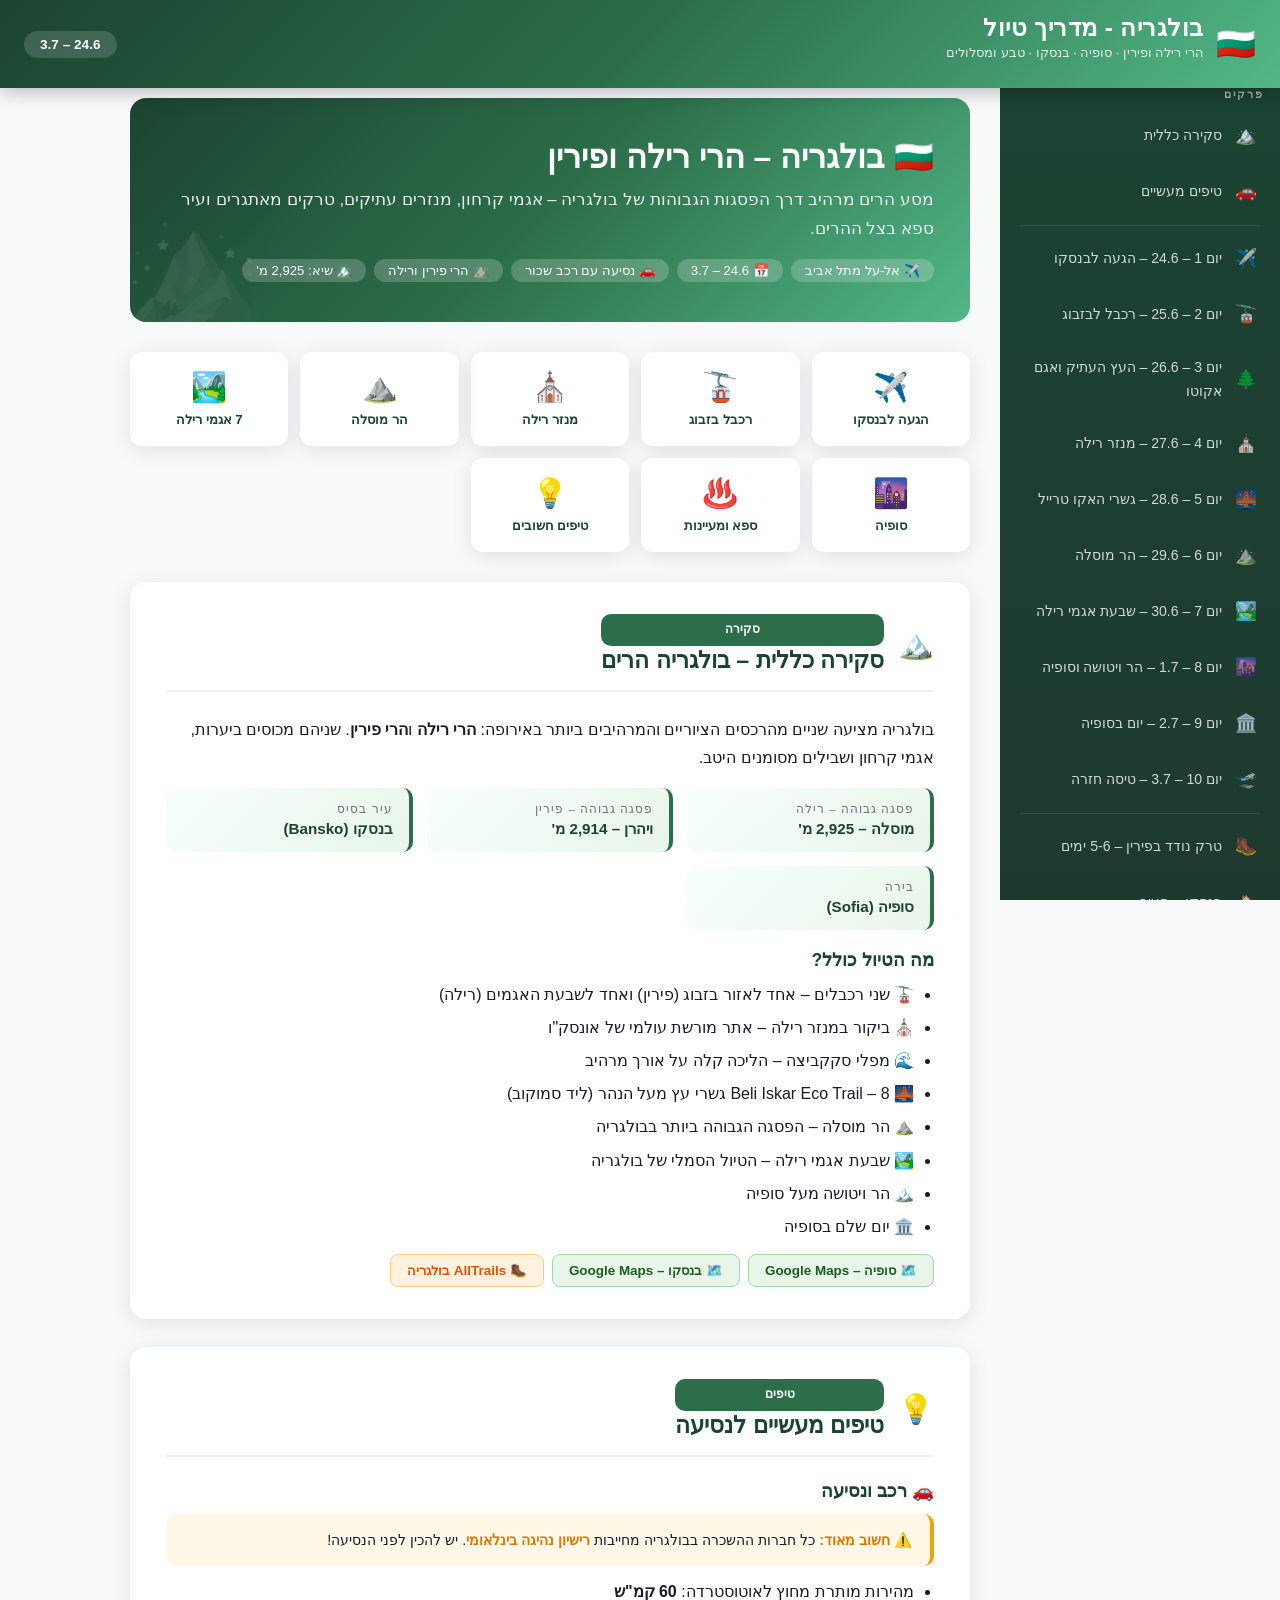
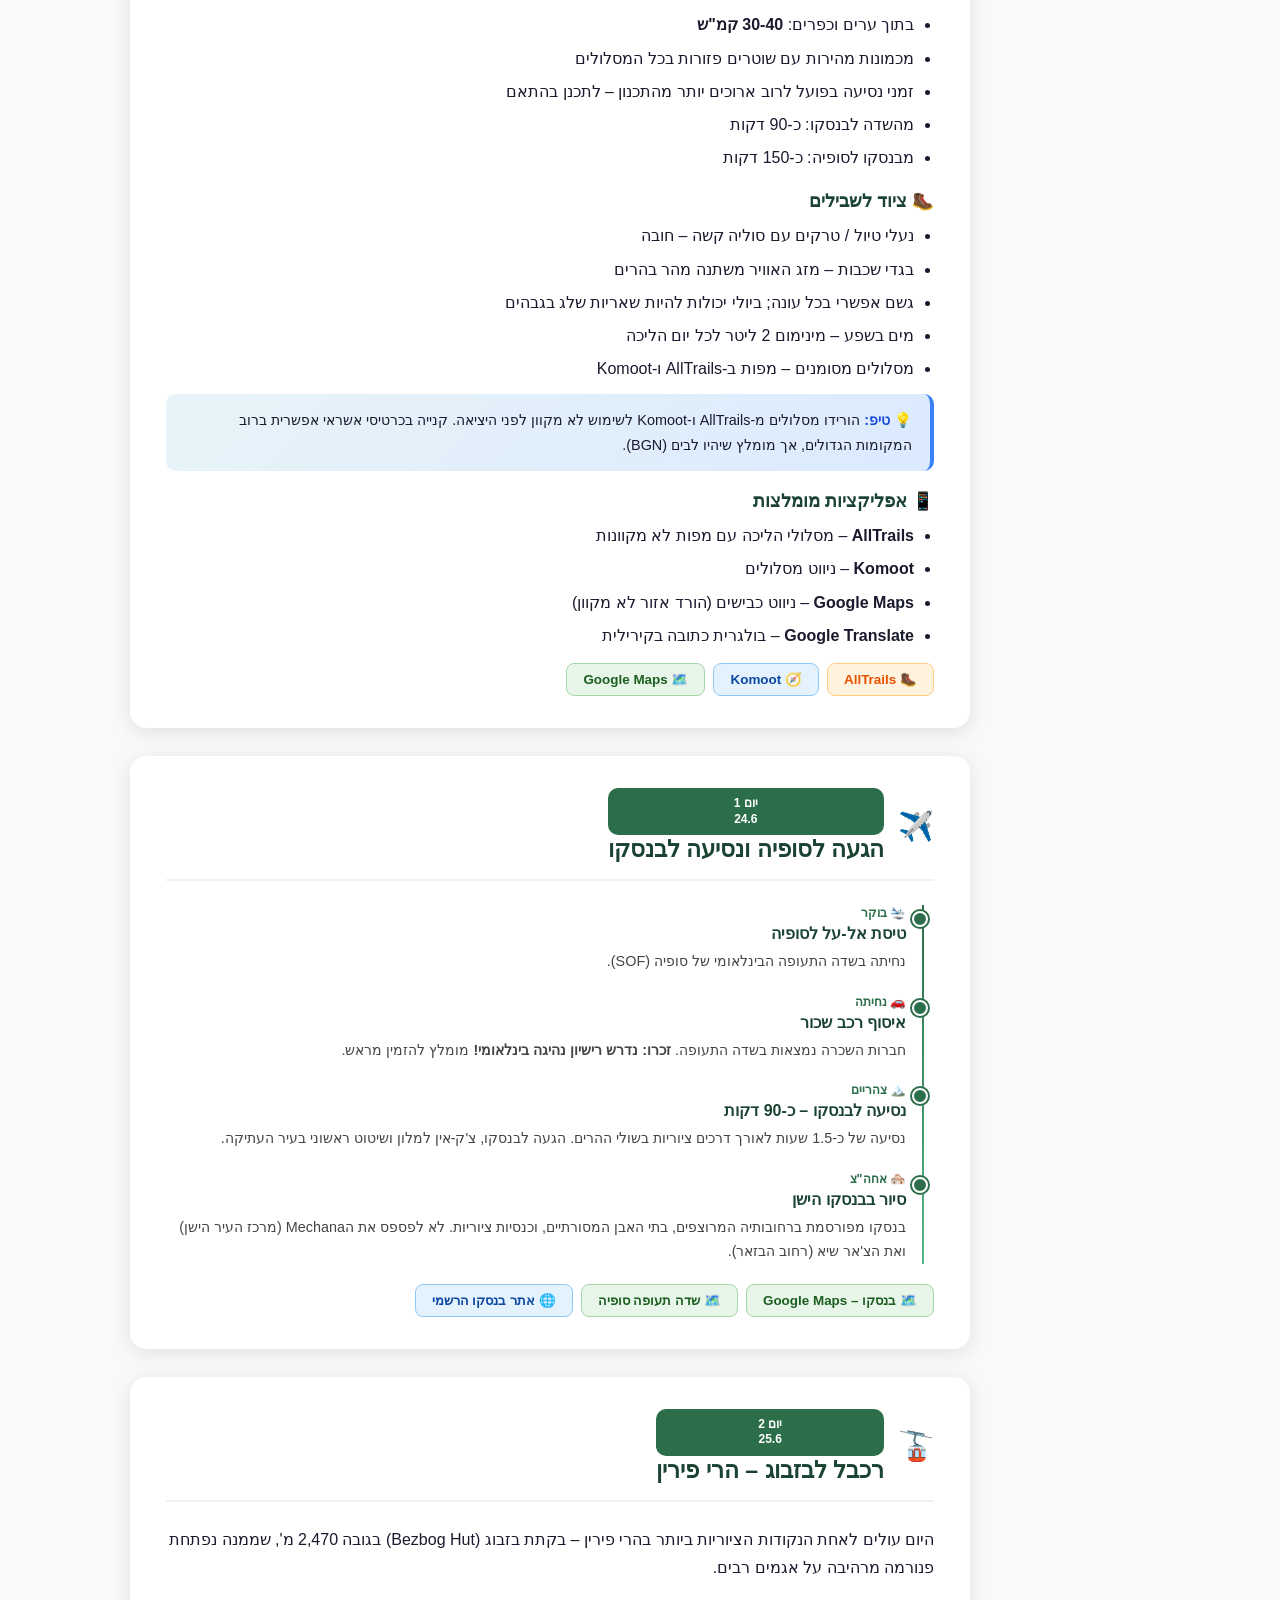
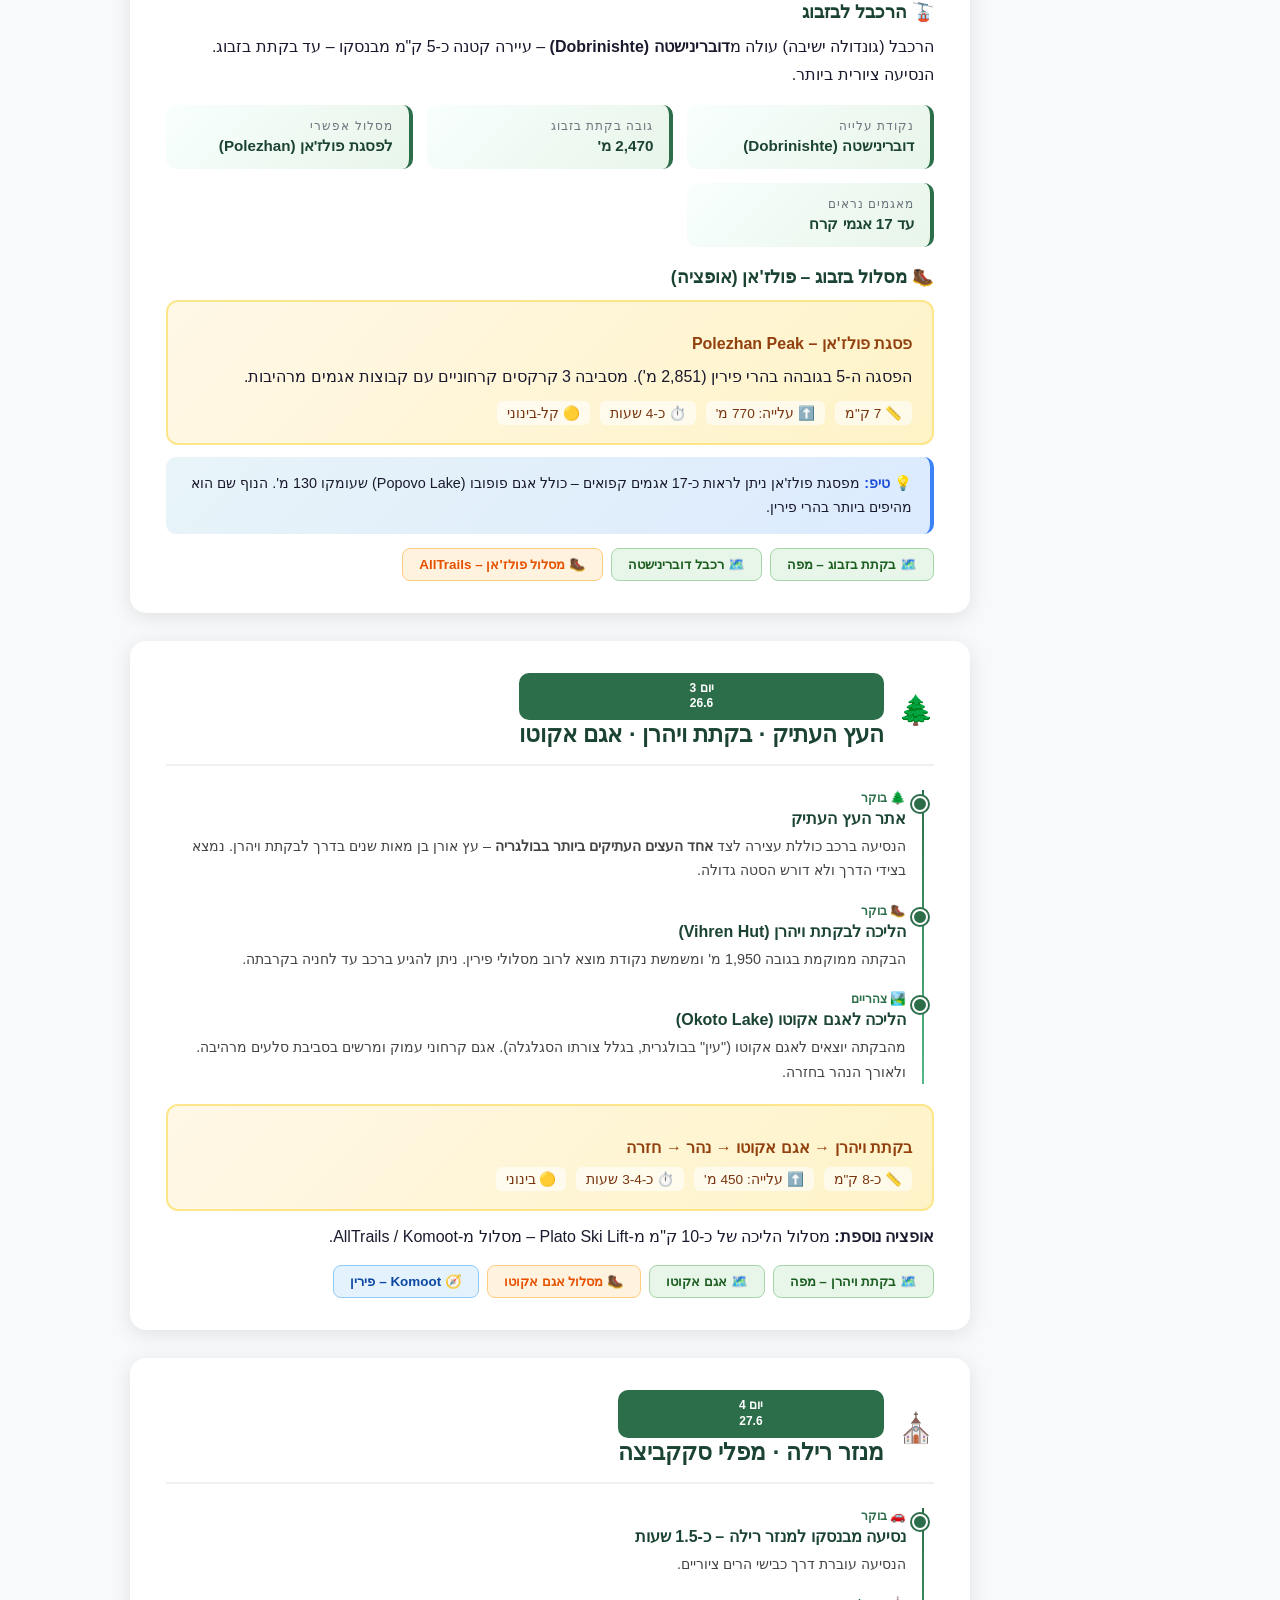
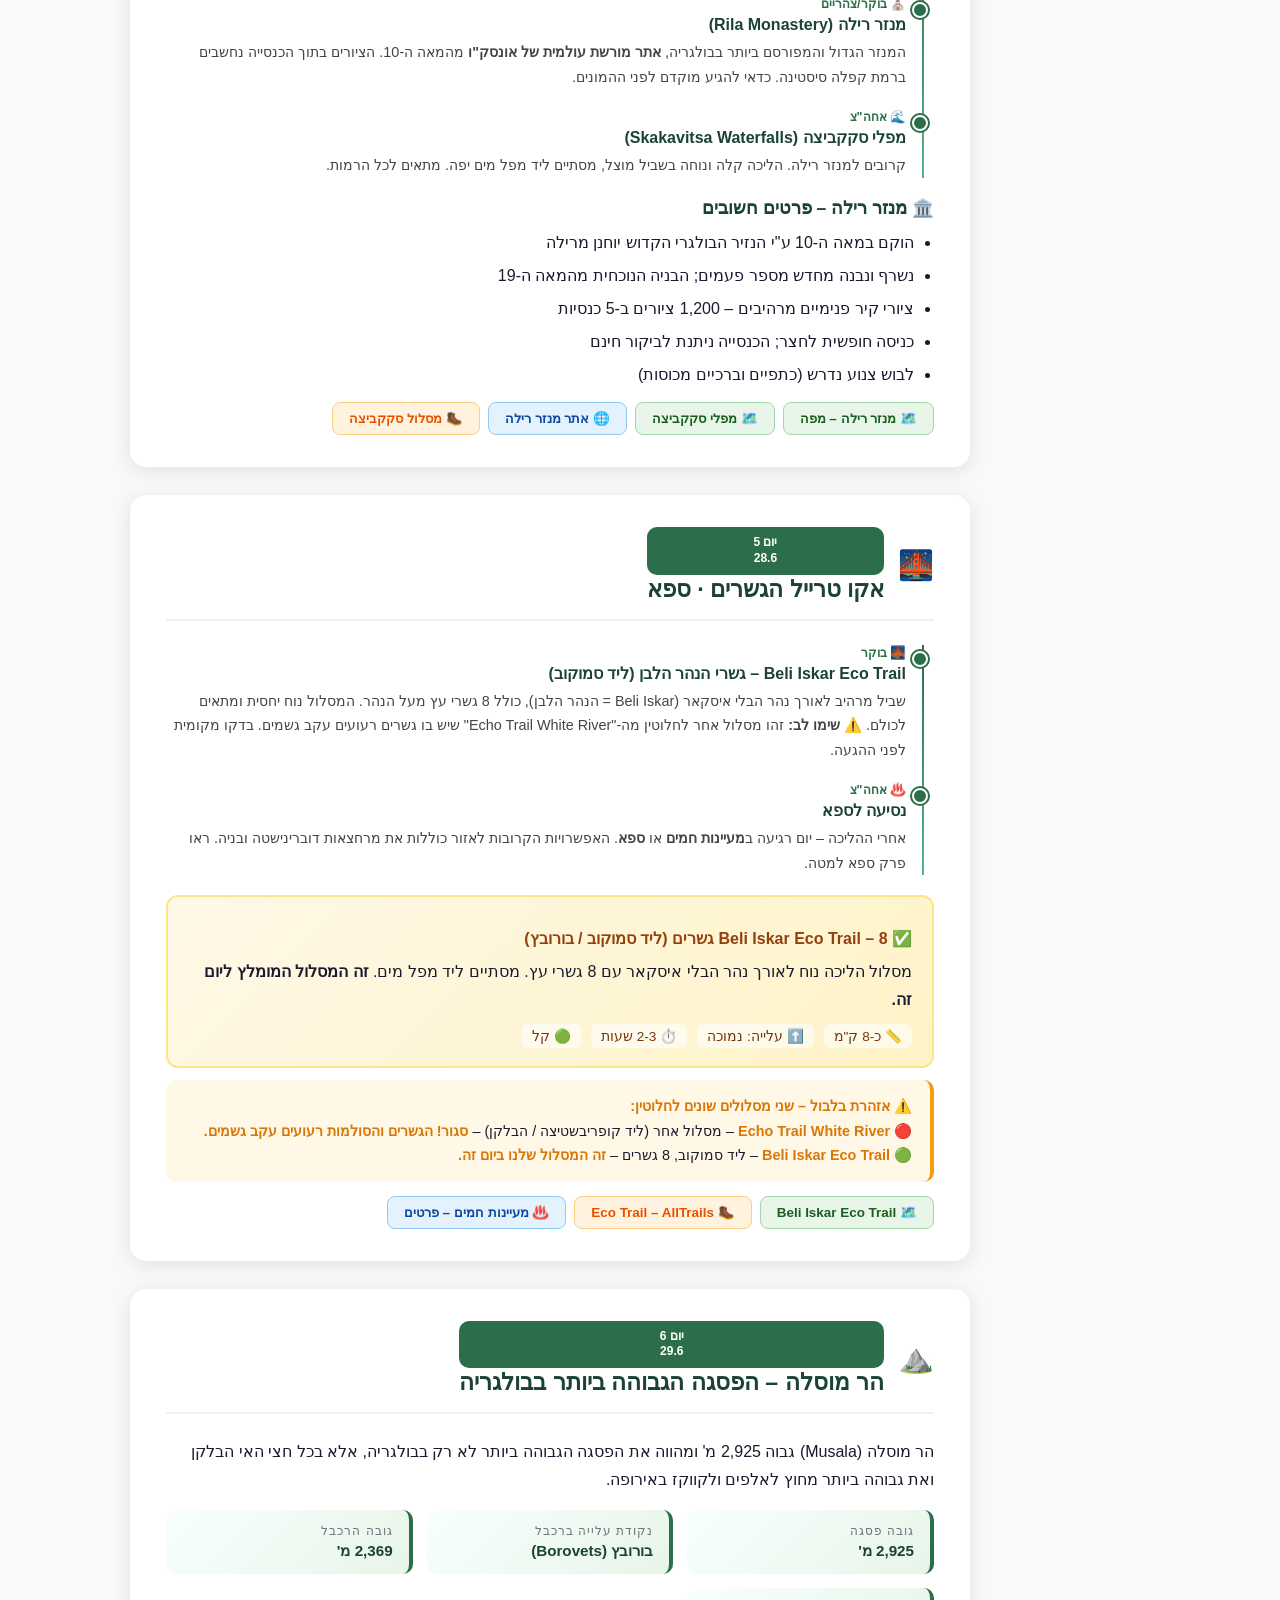
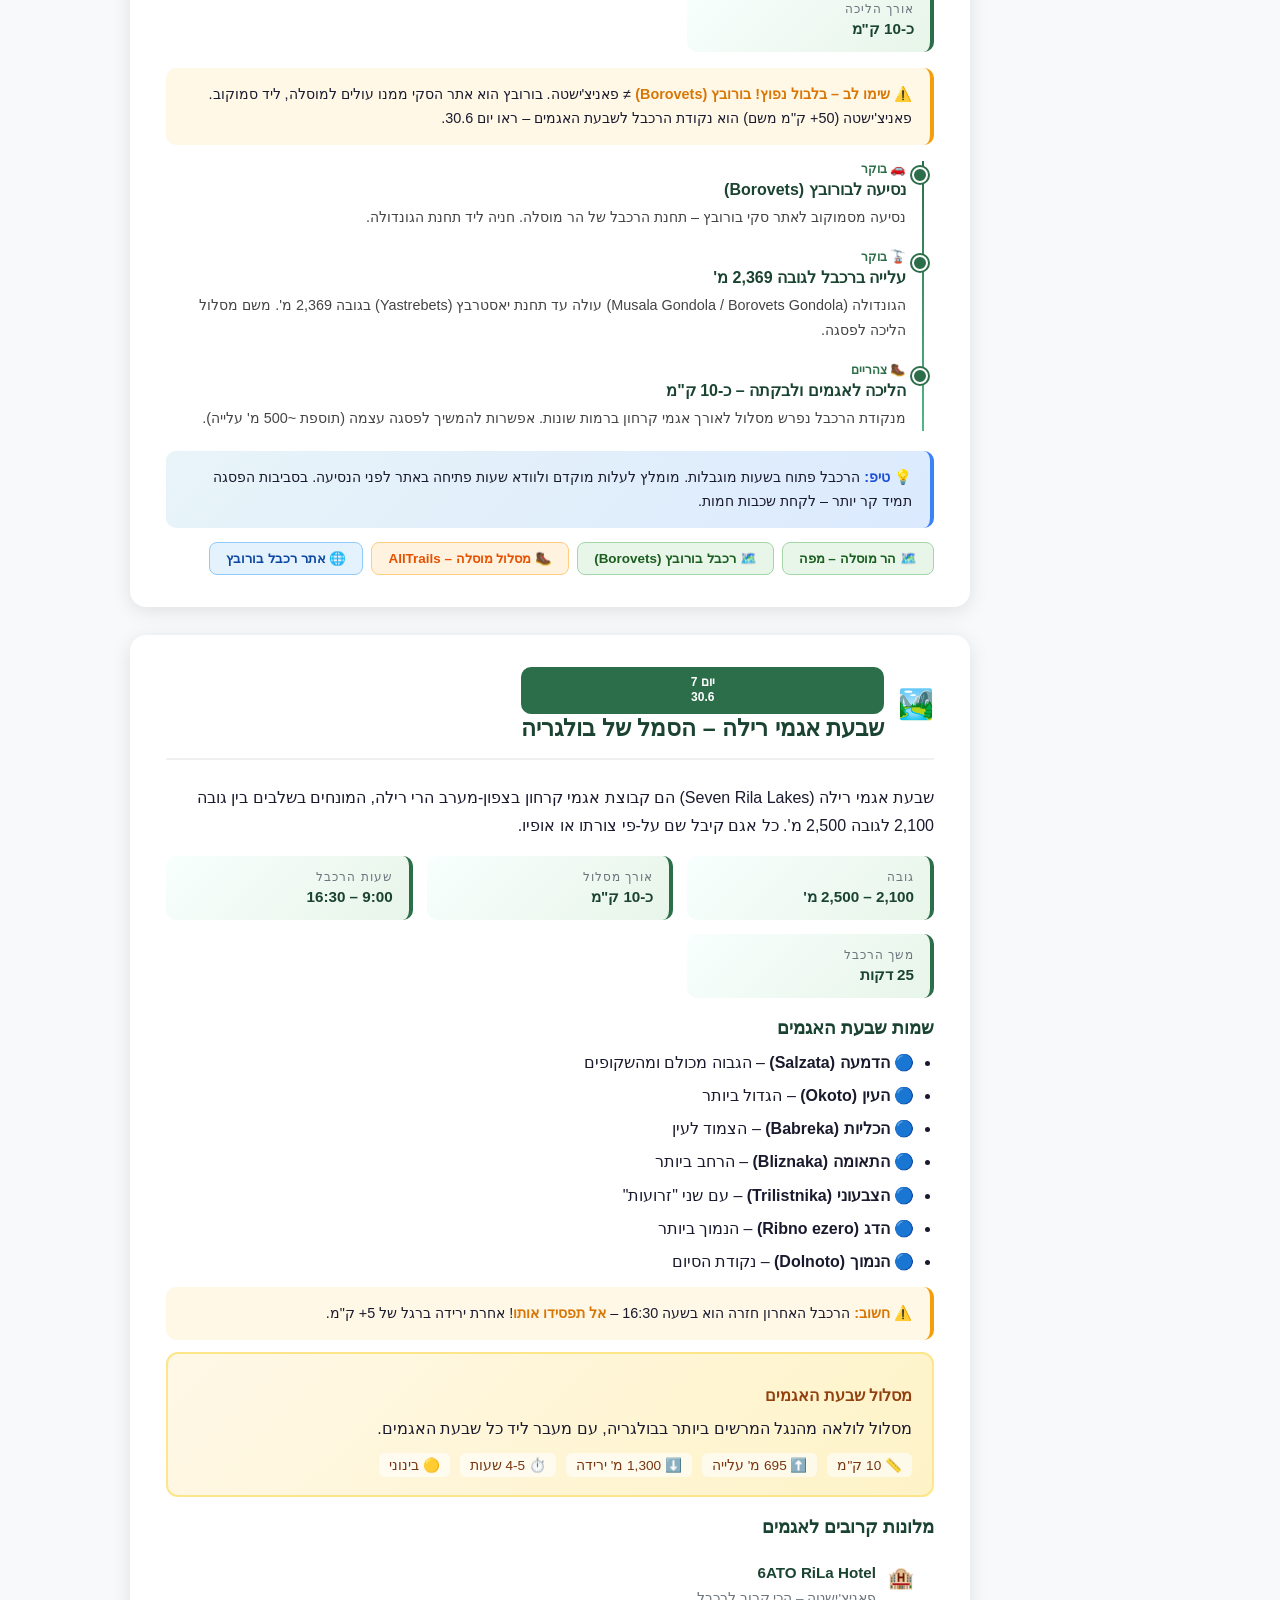
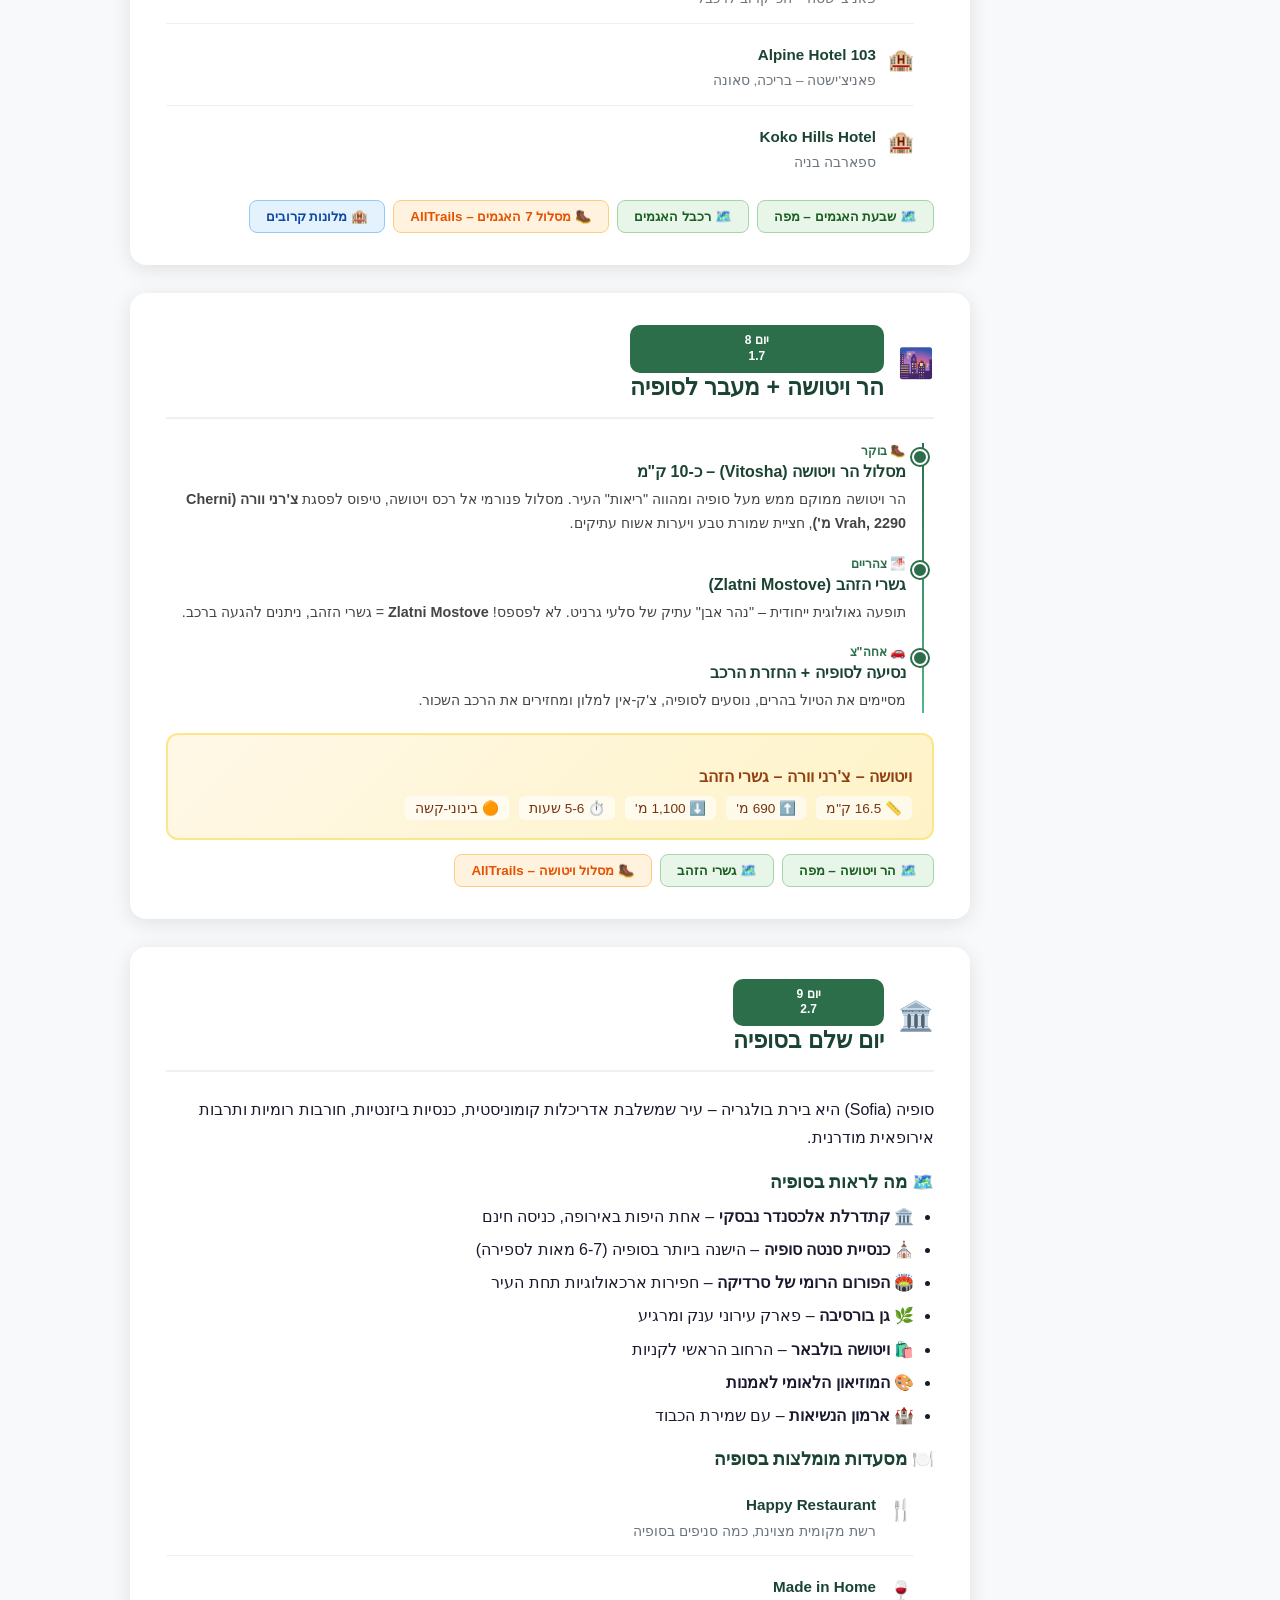
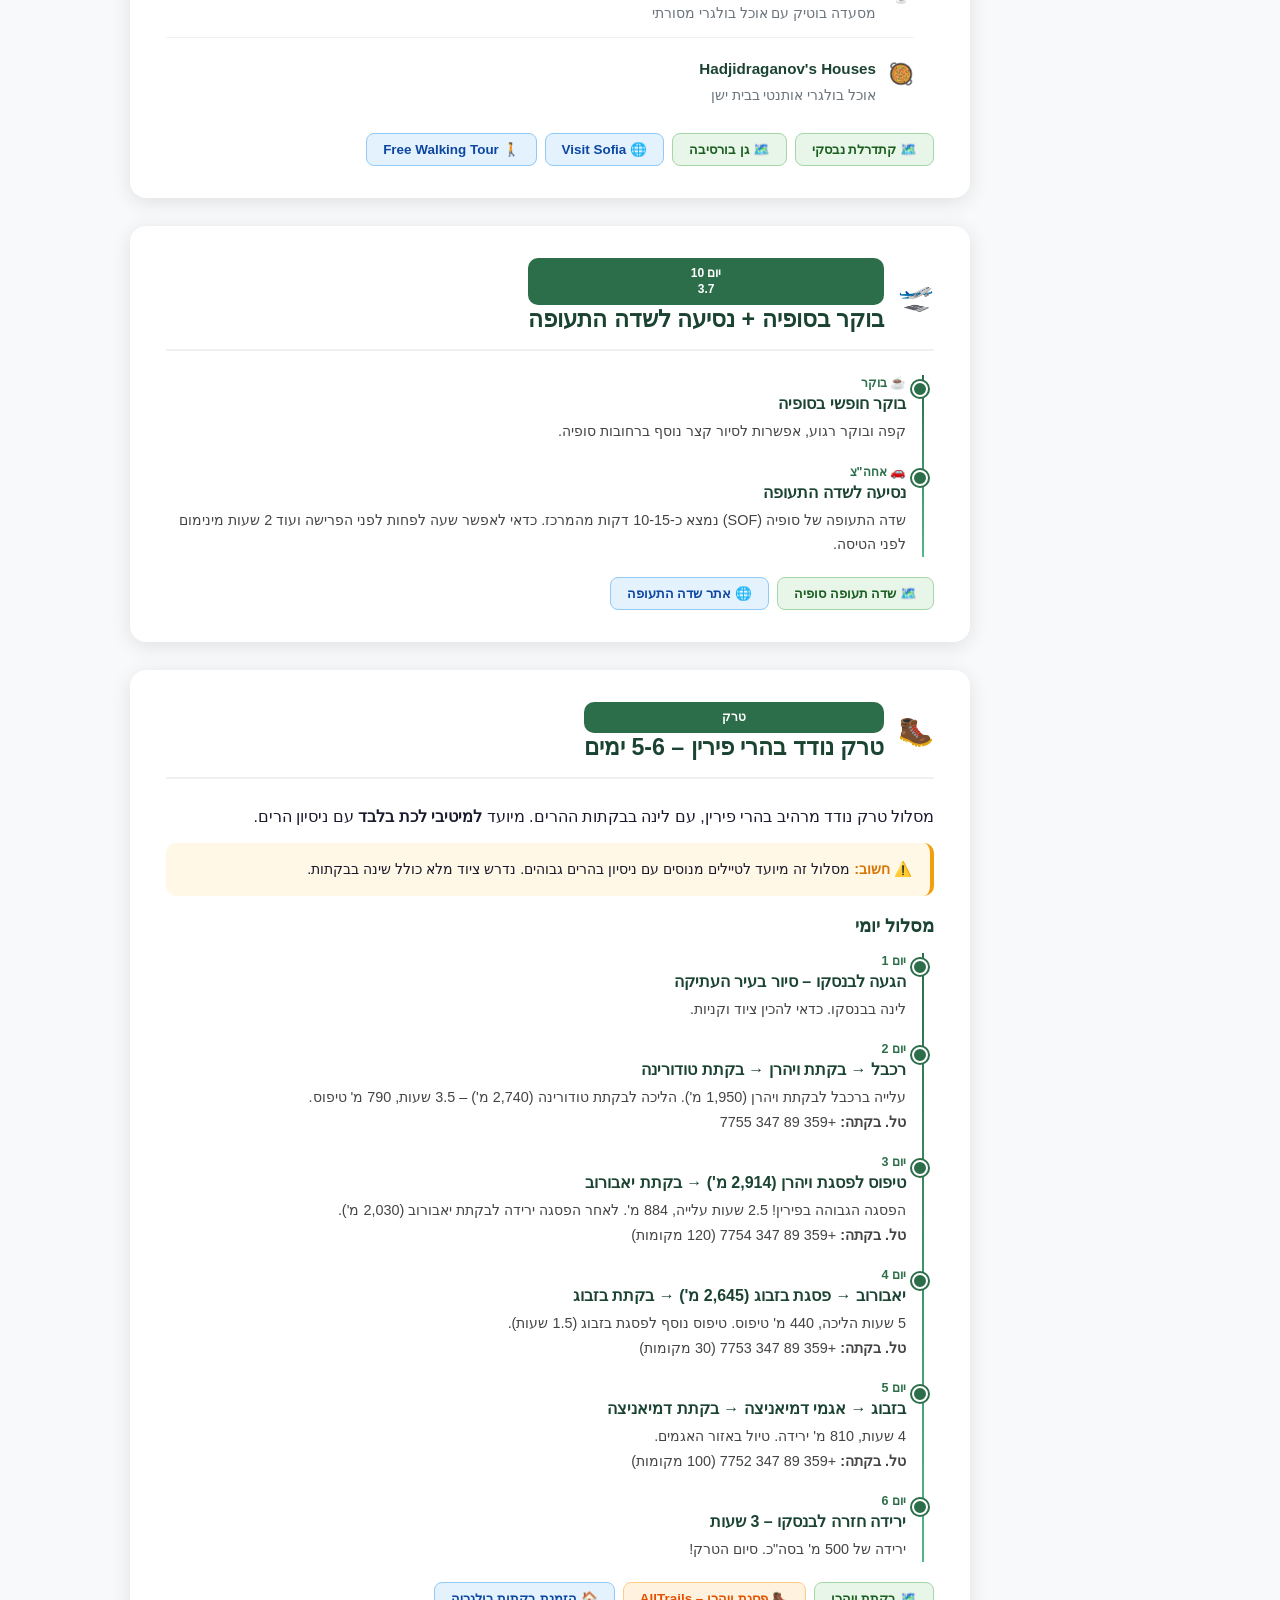
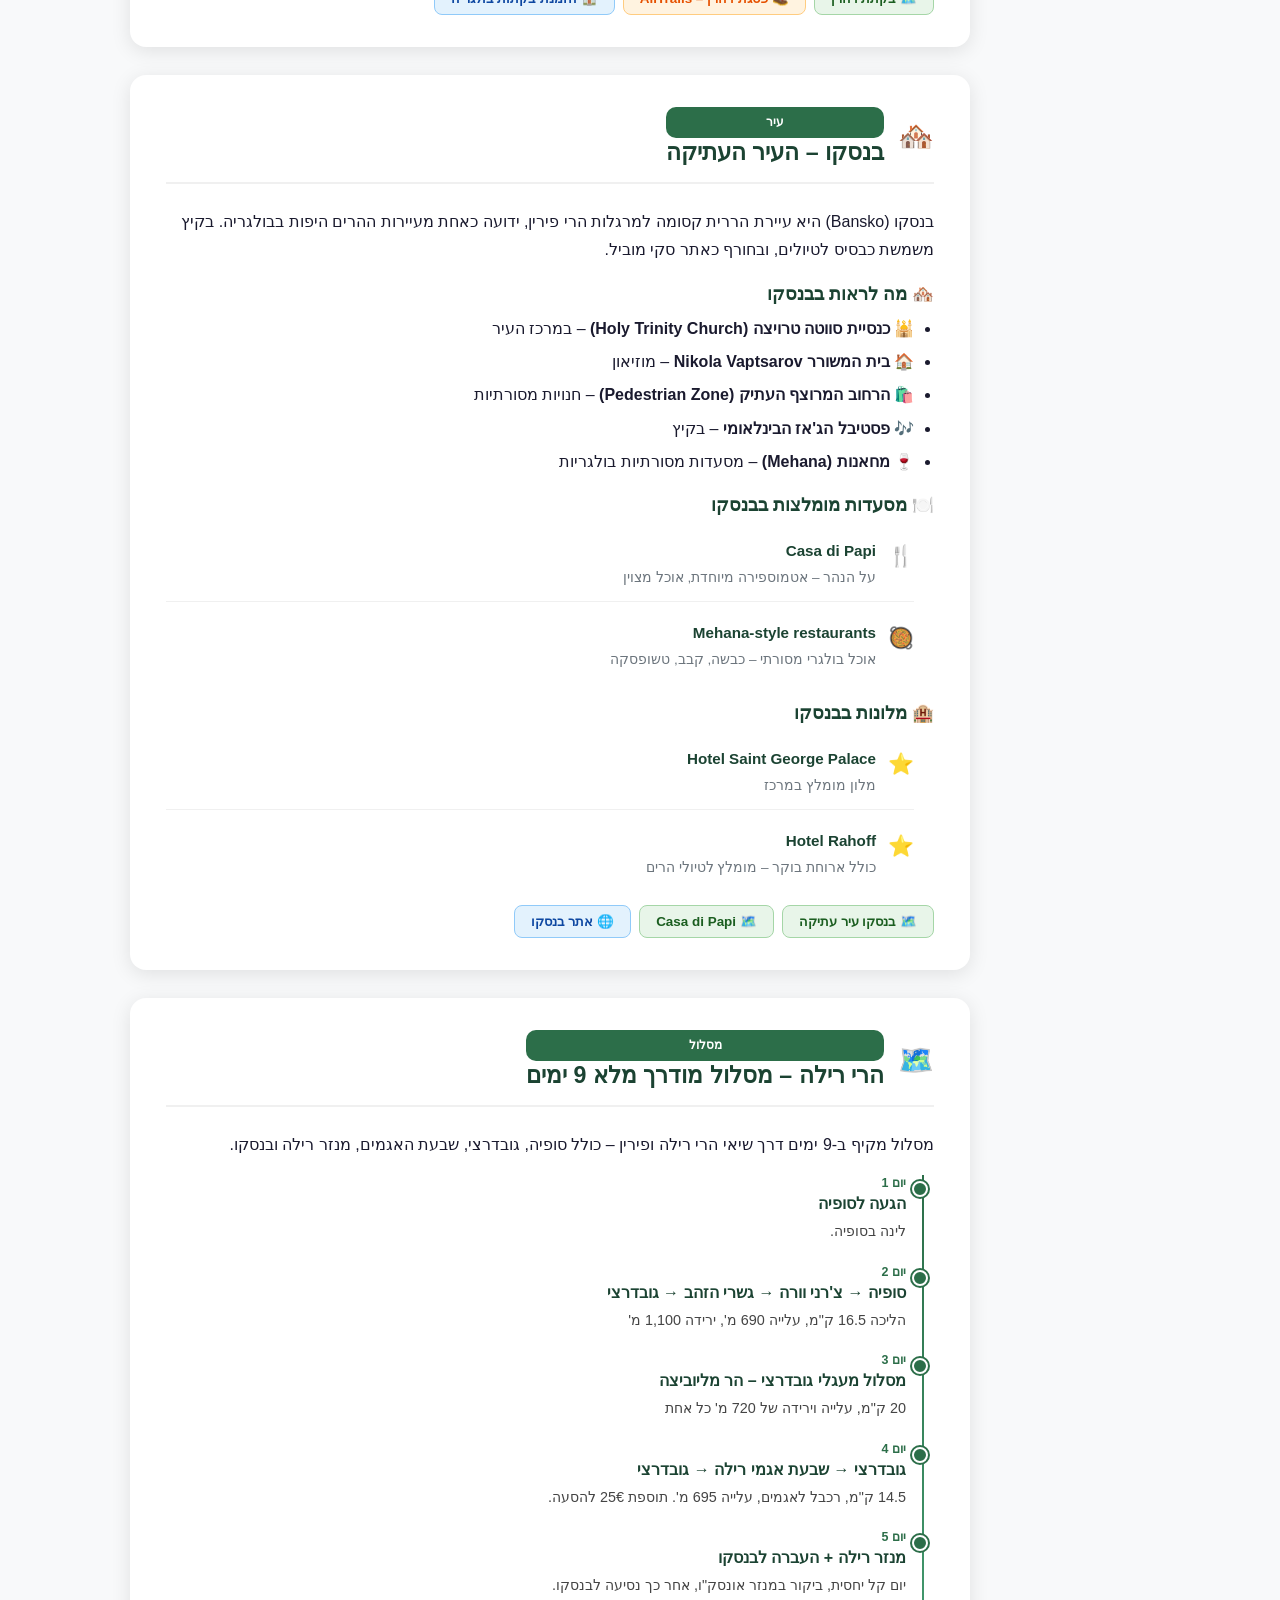
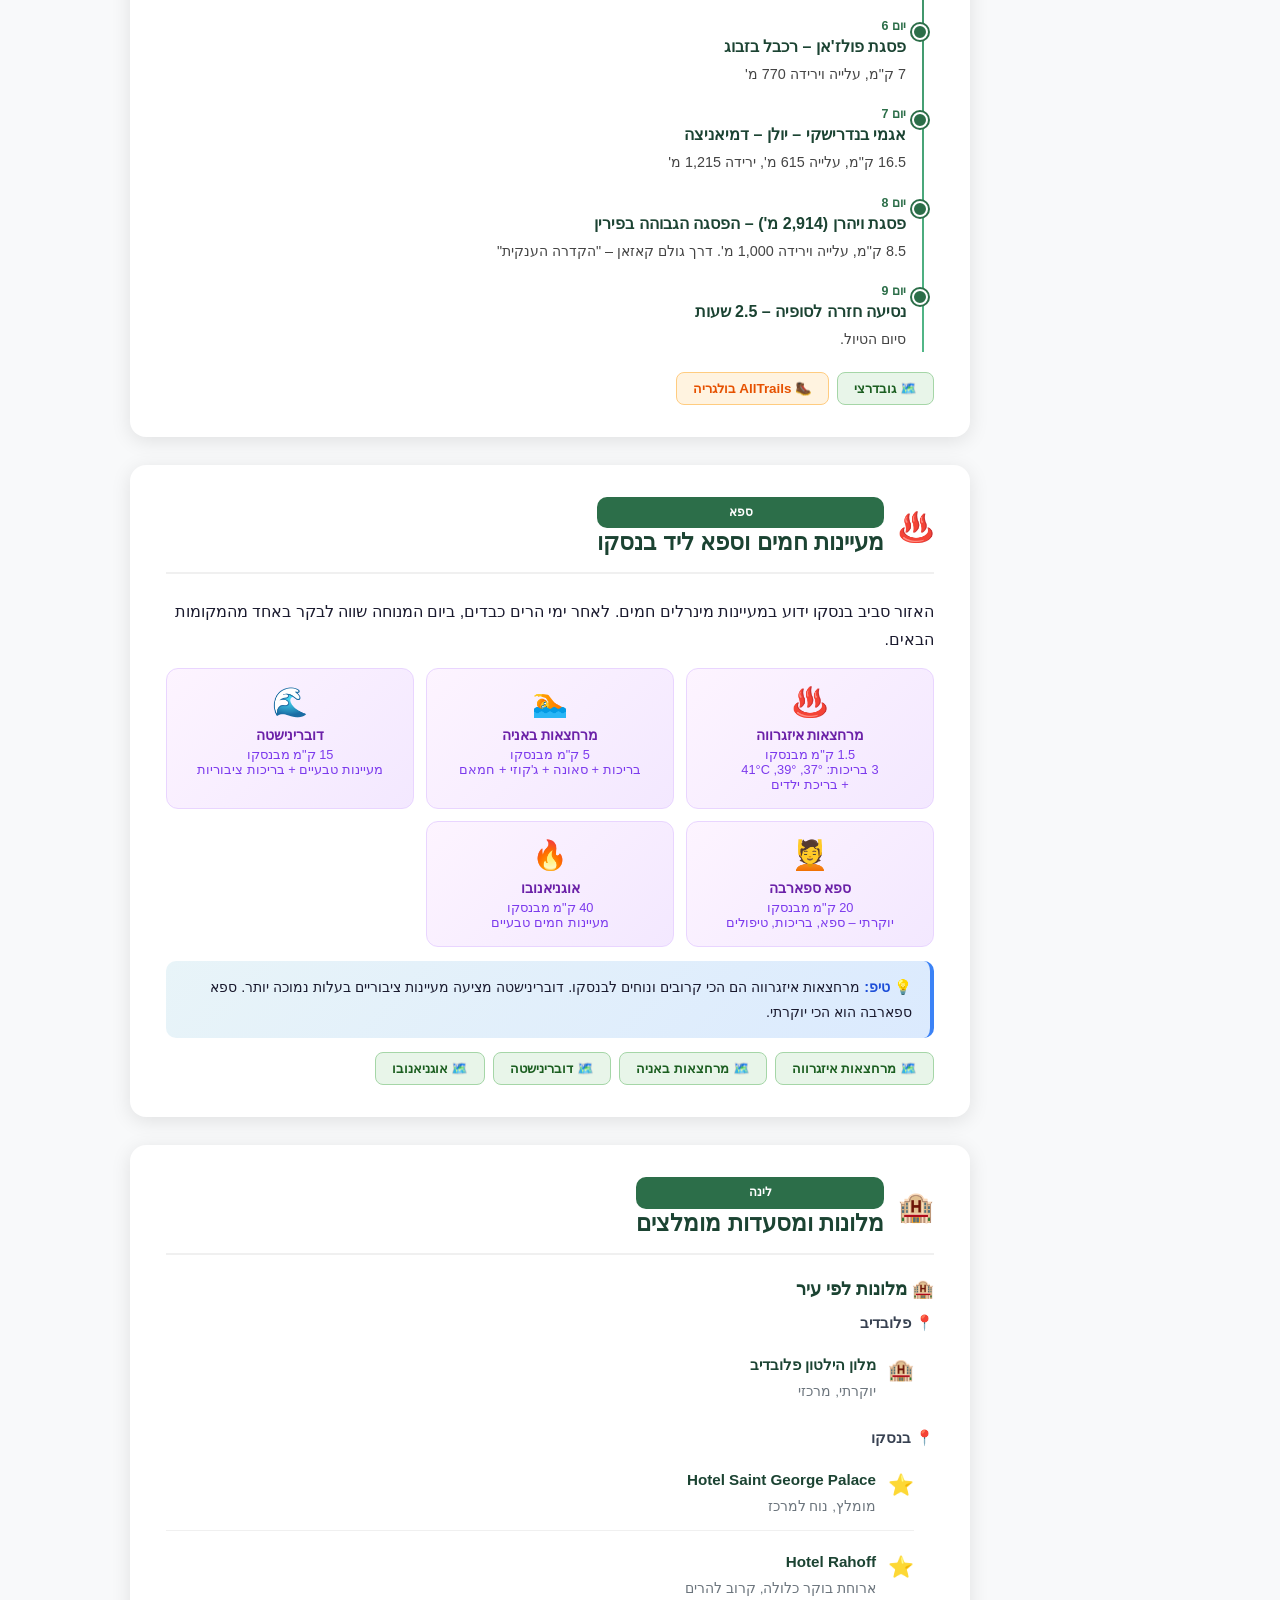
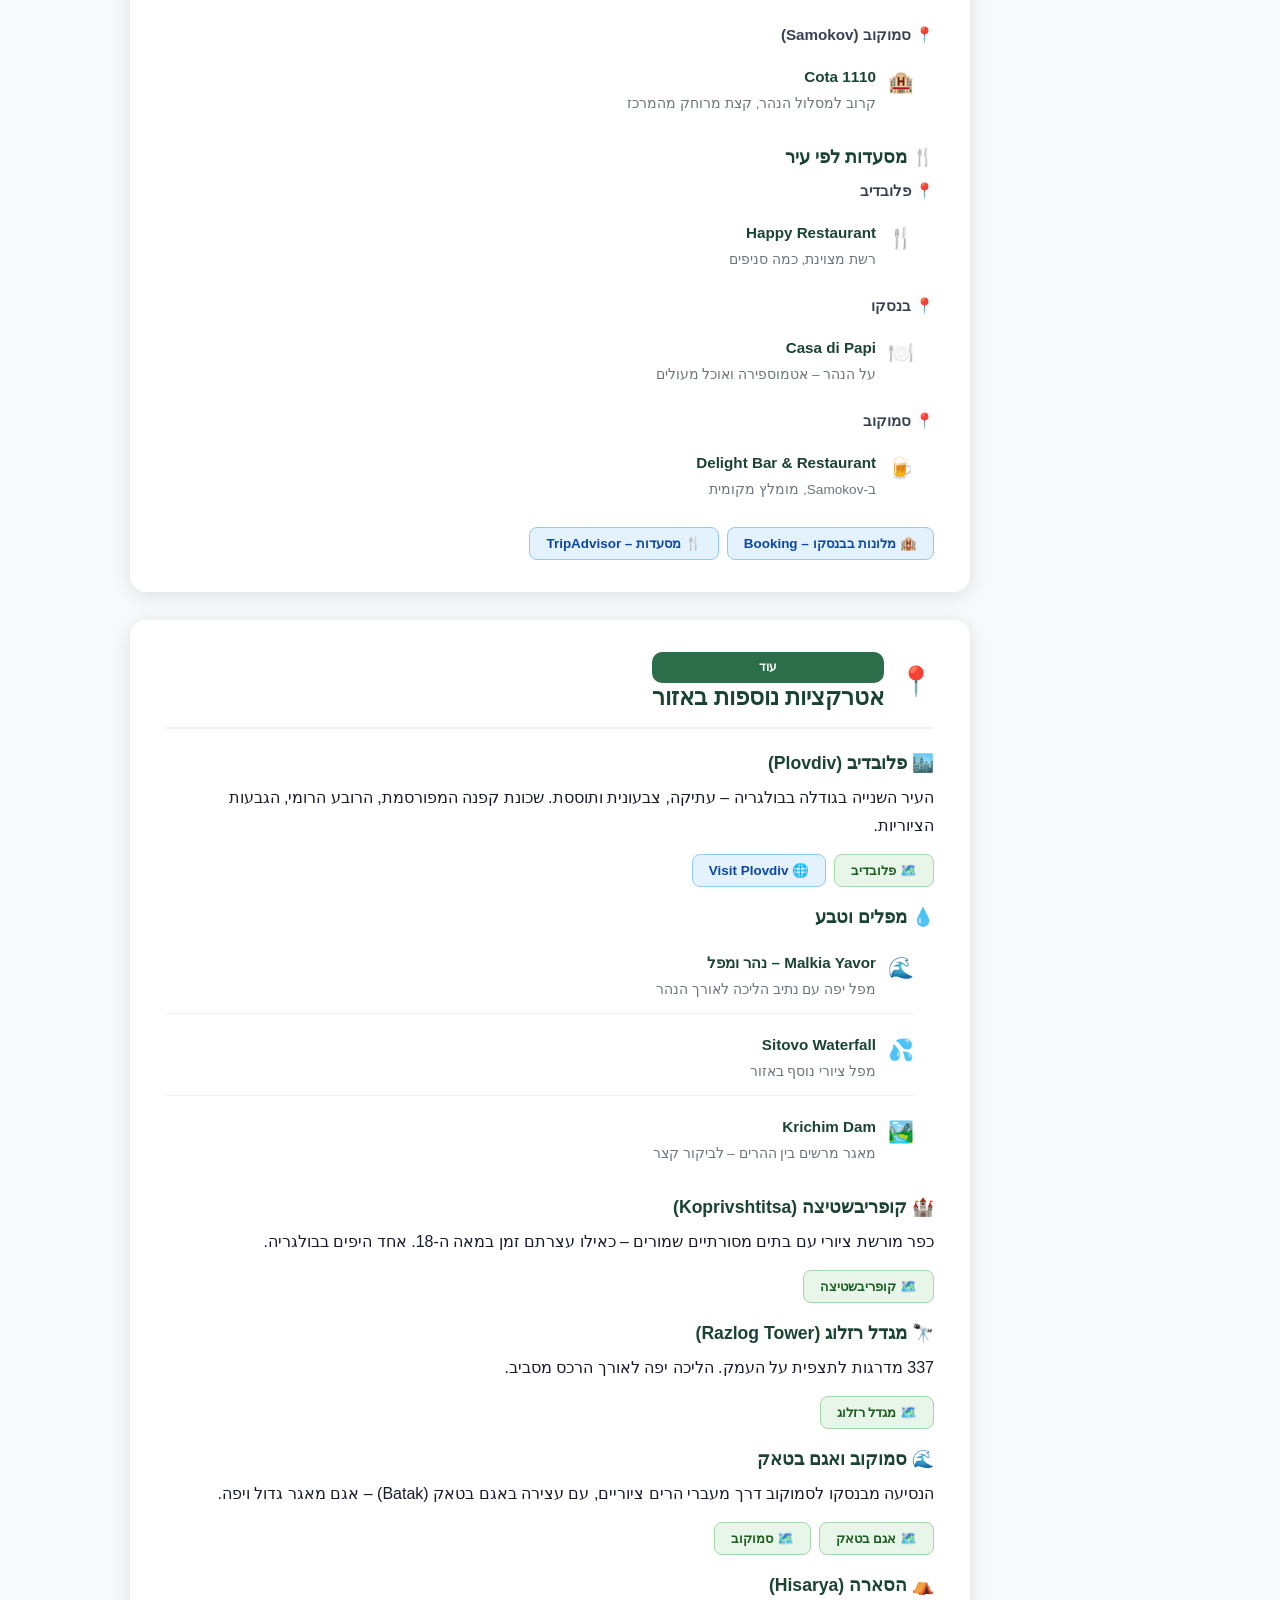
==== commit b406507d: "Fix location confusion: Borovets vs Panichishte, and two Eco Trails - Musala peak (day 29.6): correc" ====
--- a/index.html
+++ b/index.html
@@ -657,7 +657,7 @@
         <li>🚡 שני רכבלים – אחד לאזור בזבוג (פירין) ואחד לשבעת האגמים (רילה)</li>
         <li>⛪ ביקור במנזר רילה – אתר מורשת עולמי של אונסק"ו</li>
         <li>🌊 מפלי סקקביצה – הליכה קלה על אורך מרהיב</li>
-        <li>🌉 אקו טרייל הגשרים – שבילי עץ מעל הנהר</li>
+        <li>🌉 Beli Iskar Eco Trail – 8 גשרי עץ מעל הנהר (ליד סמוקוב)</li>
         <li>⛰️ הר מוסלה – הפסגה הגבוהה ביותר בבולגריה</li>
         <li>🏞️ שבעת אגמי רילה – הטיול הסמלי של בולגריה</li>
         <li>🏔️ הר ויטושה מעל סופיה</li>
@@ -937,8 +937,8 @@
       <div class="timeline">
         <div class="timeline-item">
           <div class="timeline-date">🌉 בוקר</div>
-          <div class="timeline-title">Eco Trail – גשרי האקו טרייל (Echo Trail White River / Beli Iskar)</div>
-          <div class="timeline-desc">שביל מרהיב לאורך נהר הבלי איסקאר, כולל 8 גשרים עצים מעל הנהר. המסלול נוח יחסית ומתאים למשפחות. <strong>שימו לב: במידה ויש גשמים הגשרים יכולים להיות סגורים – בדקו מראש!</strong></div>
+          <div class="timeline-title">Beli Iskar Eco Trail – גשרי הנהר הלבן (ליד סמוקוב)</div>
+          <div class="timeline-desc">שביל מרהיב לאורך נהר הבלי איסקאר (Beli Iskar = הנהר הלבן), כולל 8 גשרי עץ מעל הנהר. המסלול נוח יחסית ומתאים לכולם. ⚠️ <strong>שימו לב:</strong> זהו מסלול אחר לחלוטין מה-"Echo Trail White River" שיש בו גשרים רעועים עקב גשמים. בדקו מקומית לפני ההגעה.</div>
         </div>
         <div class="timeline-item">
           <div class="timeline-date">♨️ אחה"צ</div>
@@ -948,8 +948,8 @@
       </div>
 
       <div class="trail-card">
-        <h4>Beli Iskar Eco Trail – 8 גשרים</h4>
-        <p>מסלול הליכה ציוני ולא קשה, עם 8 גשרי עץ חוצי נהר. מסתיים ליד מפל מים.</p>
+        <h4>✅ Beli Iskar Eco Trail – 8 גשרים (ליד סמוקוב / בורובץ)</h4>
+        <p>מסלול הליכה נוח לאורך נהר הבלי איסקאר עם 8 גשרי עץ. מסתיים ליד מפל מים. <strong>זה המסלול המומלץ ליום זה.</strong></p>
         <div class="trail-stats">
           <span class="trail-stat">📏 כ-8 ק"מ</span>
           <span class="trail-stat">⬆️ עלייה: נמוכה</span>
@@ -959,7 +959,9 @@
       </div>
 
       <div class="warn-box">
-        <strong>⚠️ שימו לב:</strong> המסלול סגור לעיתים עקב גשמים ורעועות הגשרים. כדאי לבדוק מקומית לפני ההגעה.
+        <strong>⚠️ אזהרת בלבול – שני מסלולים שונים לחלוטין:</strong><br>
+        🔴 <strong>Echo Trail White River</strong> – מסלול אחר (ליד קופריבשטיצה / הבלקן) – <strong>סגור! הגשרים והסולמות רעועים עקב גשמים.</strong><br>
+        🟢 <strong>Beli Iskar Eco Trail</strong> – ליד סמוקוב, 8 גשרים – <strong>זה המסלול שלנו ביום זה.</strong>
       </div>
 
       <div class="link-group">
@@ -990,11 +992,11 @@
         </div>
         <div class="info-card">
           <div class="ic-label">נקודת עלייה ברכבל</div>
-          <div class="ic-value">פאניצ'ישטה (Panichishte)</div>
+          <div class="ic-value">בורובץ (Borovets)</div>
         </div>
         <div class="info-card">
           <div class="ic-label">גובה הרכבל</div>
-          <div class="ic-value">2,400 מ'</div>
+          <div class="ic-value">2,369 מ'</div>
         </div>
         <div class="info-card">
           <div class="ic-label">אורך הליכה</div>
@@ -1002,16 +1004,20 @@
         </div>
       </div>
 
+      <div class="warn-box">
+        <strong>⚠️ שימו לב – בלבול נפוץ!</strong> <strong>בורובץ (Borovets)</strong> ≠ פאניצ'ישטה. בורובץ הוא אתר הסקי ממנו עולים למוסלה, ליד סמוקוב. פאניצ'ישטה (50+ ק"מ משם) הוא נקודת הרכבל לשבעת האגמים – ראו יום 30.6.
+      </div>
+
       <div class="timeline">
         <div class="timeline-item">
           <div class="timeline-date">🚗 בוקר</div>
-          <div class="timeline-title">נסיעה לפאניצ'ישטה</div>
-          <div class="timeline-desc">נסיעה לתחנת הרכבל ב-Panichishte. חניה בקרבת תחנת הרכבל.</div>
+          <div class="timeline-title">נסיעה לבורובץ (Borovets)</div>
+          <div class="timeline-desc">נסיעה מסמוקוב לאתר סקי בורובץ – תחנת הרכבל של הר מוסלה. חניה ליד תחנת הגונדולה.</div>
         </div>
         <div class="timeline-item">
           <div class="timeline-date">🚡 בוקר</div>
-          <div class="timeline-title">עלייה ברכבל לגובה 2,400 מ'</div>
-          <div class="timeline-desc">הרכבל (Musala Gondola) עולה עד קרוב מאוד לפסגה ומקצר את הטיפוס משמעותית.</div>
+          <div class="timeline-title">עלייה ברכבל לגובה 2,369 מ'</div>
+          <div class="timeline-desc">הגונדולה (Musala Gondola / Borovets Gondola) עולה עד תחנת יאסטרבץ (Yastrebets) בגובה 2,369 מ'. משם מסלול הליכה לפסגה.</div>
         </div>
         <div class="timeline-item">
           <div class="timeline-date">🥾 צהריים</div>
@@ -1026,7 +1032,7 @@
 
       <div class="link-group">
         <a href="https://www.google.com/maps/search/Musala+Peak+Rila+Bulgaria" target="_blank" class="link-btn maps">🗺️ הר מוסלה – מפה</a>
-        <a href="https://www.google.com/maps/search/Panichishte+gondola+Bulgaria" target="_blank" class="link-btn maps">🗺️ תחנת רכבל פאניצ'ישטה</a>
+        <a href="https://www.google.com/maps/search/Borovets+gondola+Bulgaria" target="_blank" class="link-btn maps">🗺️ רכבל בורובץ (Borovets)</a>
         <a href="https://www.alltrails.com/trail/bulgaria/kyustendil/musala-peak" target="_blank" class="link-btn trails">🥾 מסלול מוסלה – AllTrails</a>
         <a href="https://rilaskiresort.bg/" target="_blank" class="link-btn web">🌐 אתר רכבל בורובץ</a>
       </div>
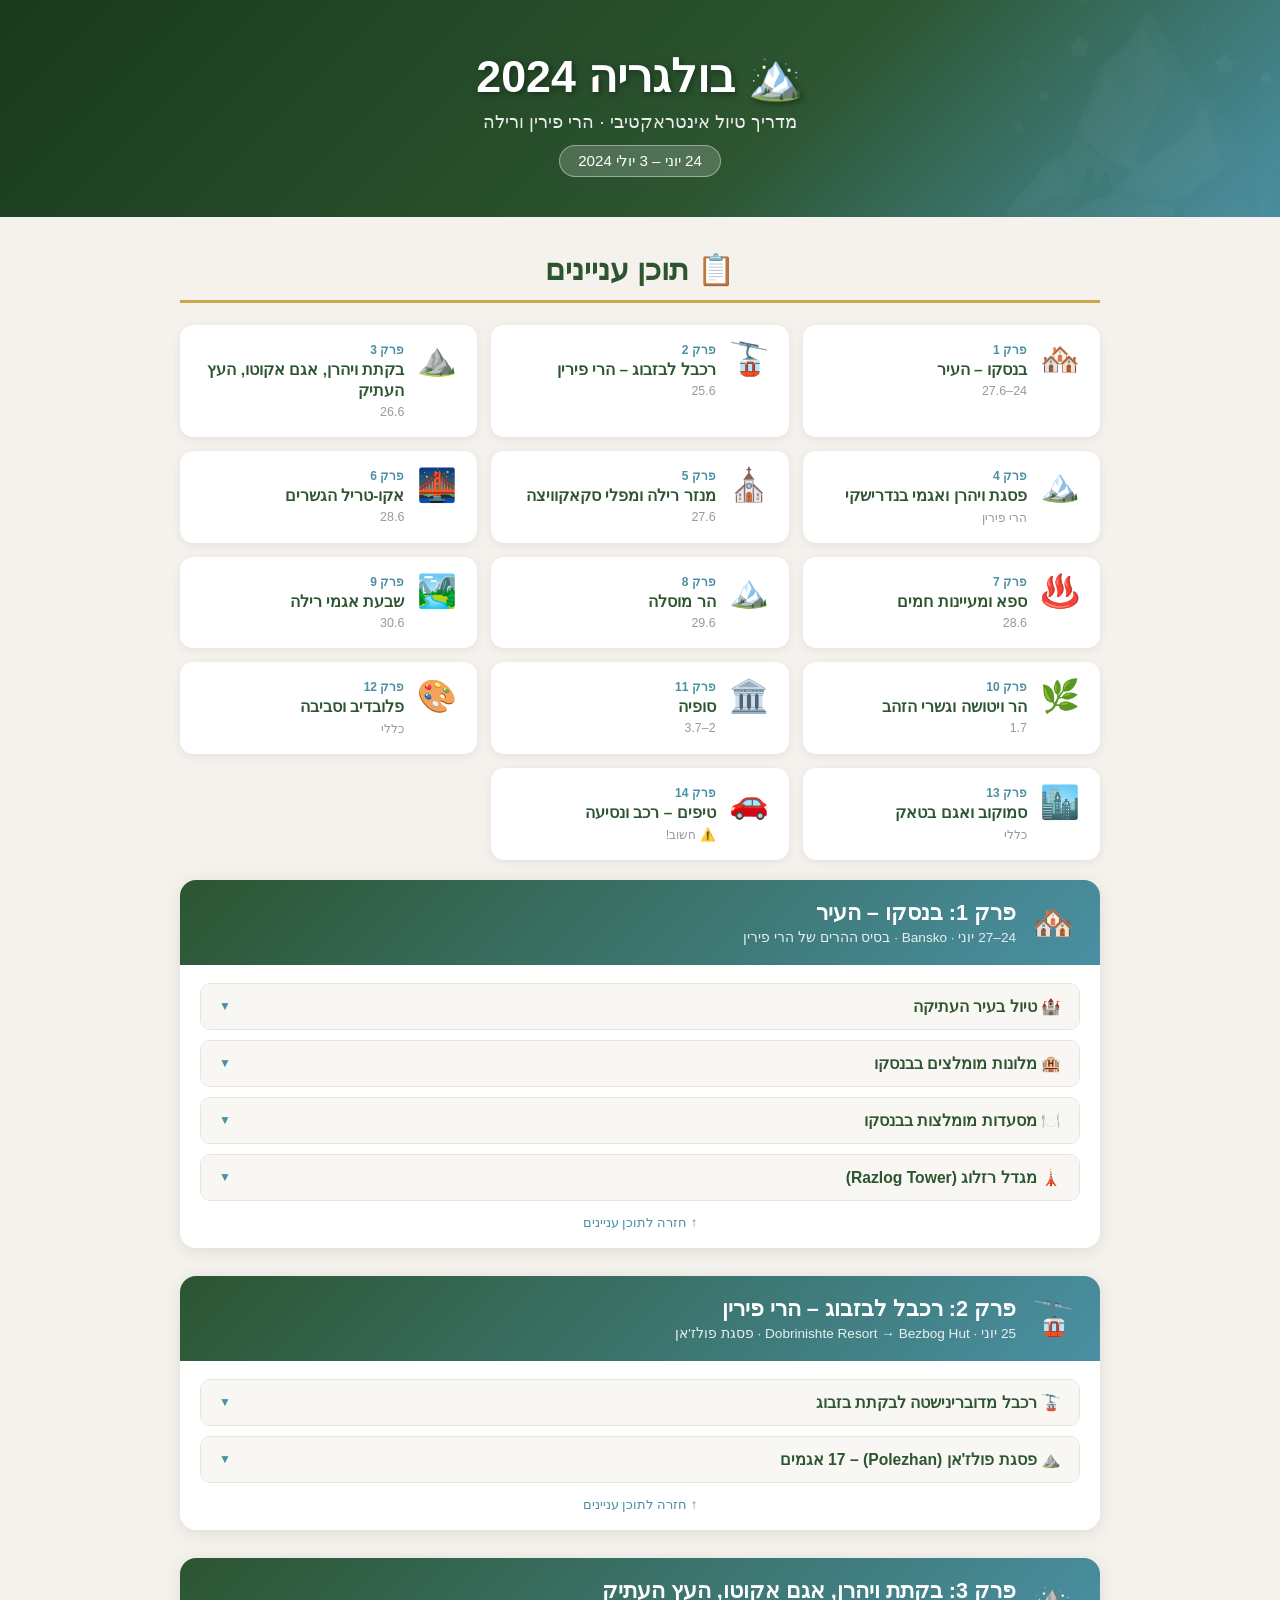
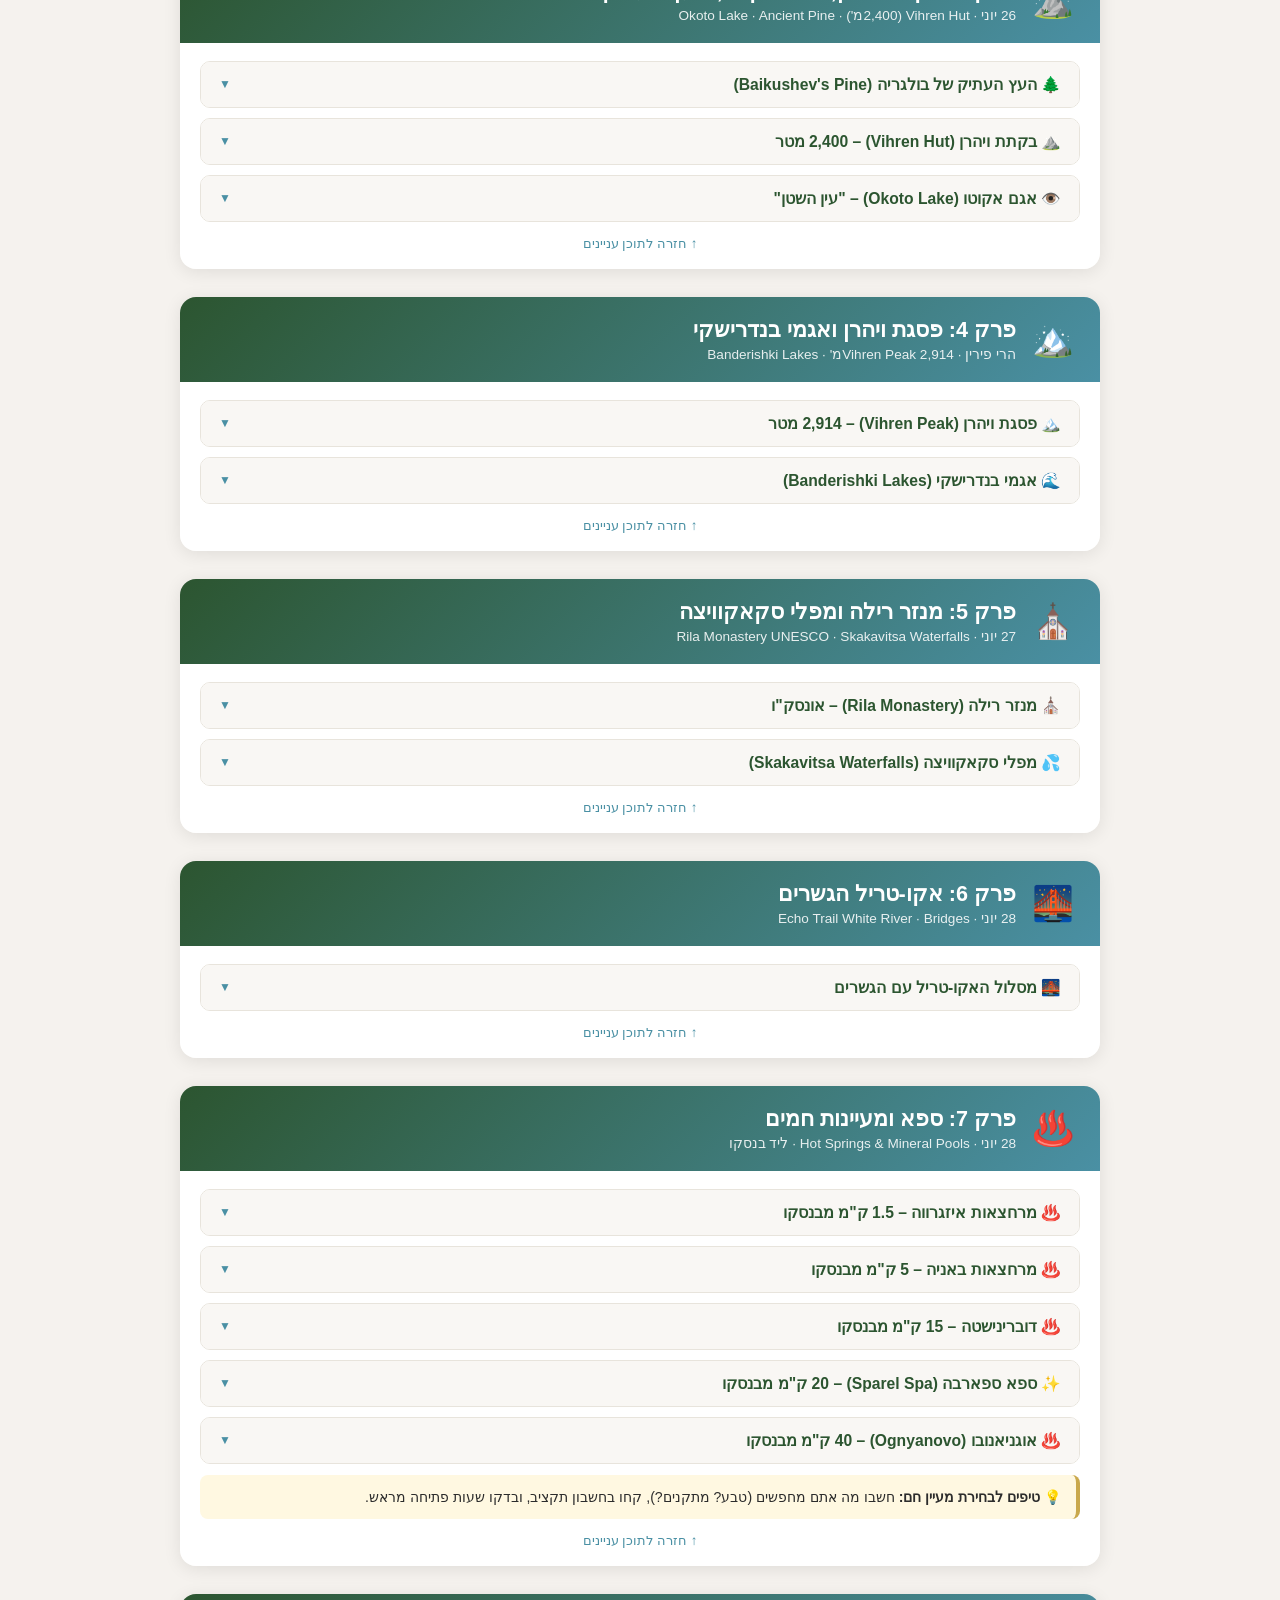
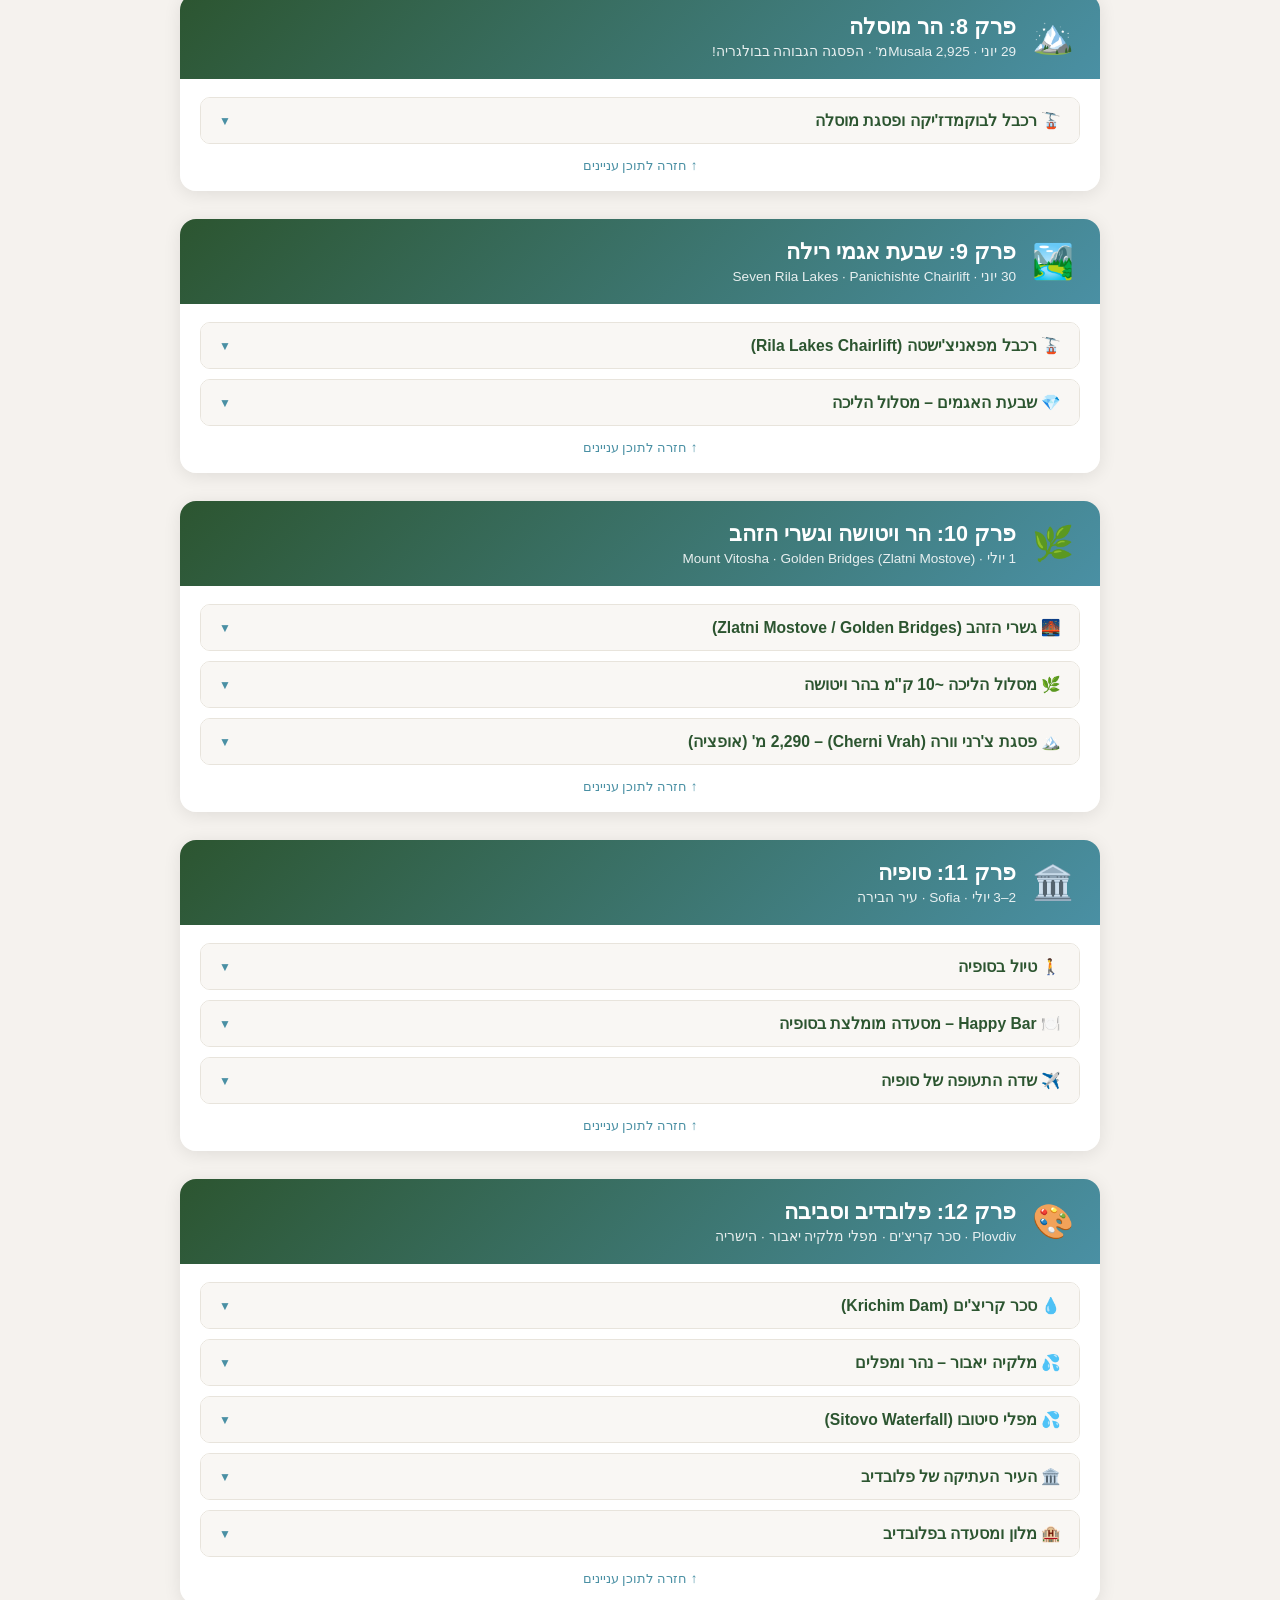
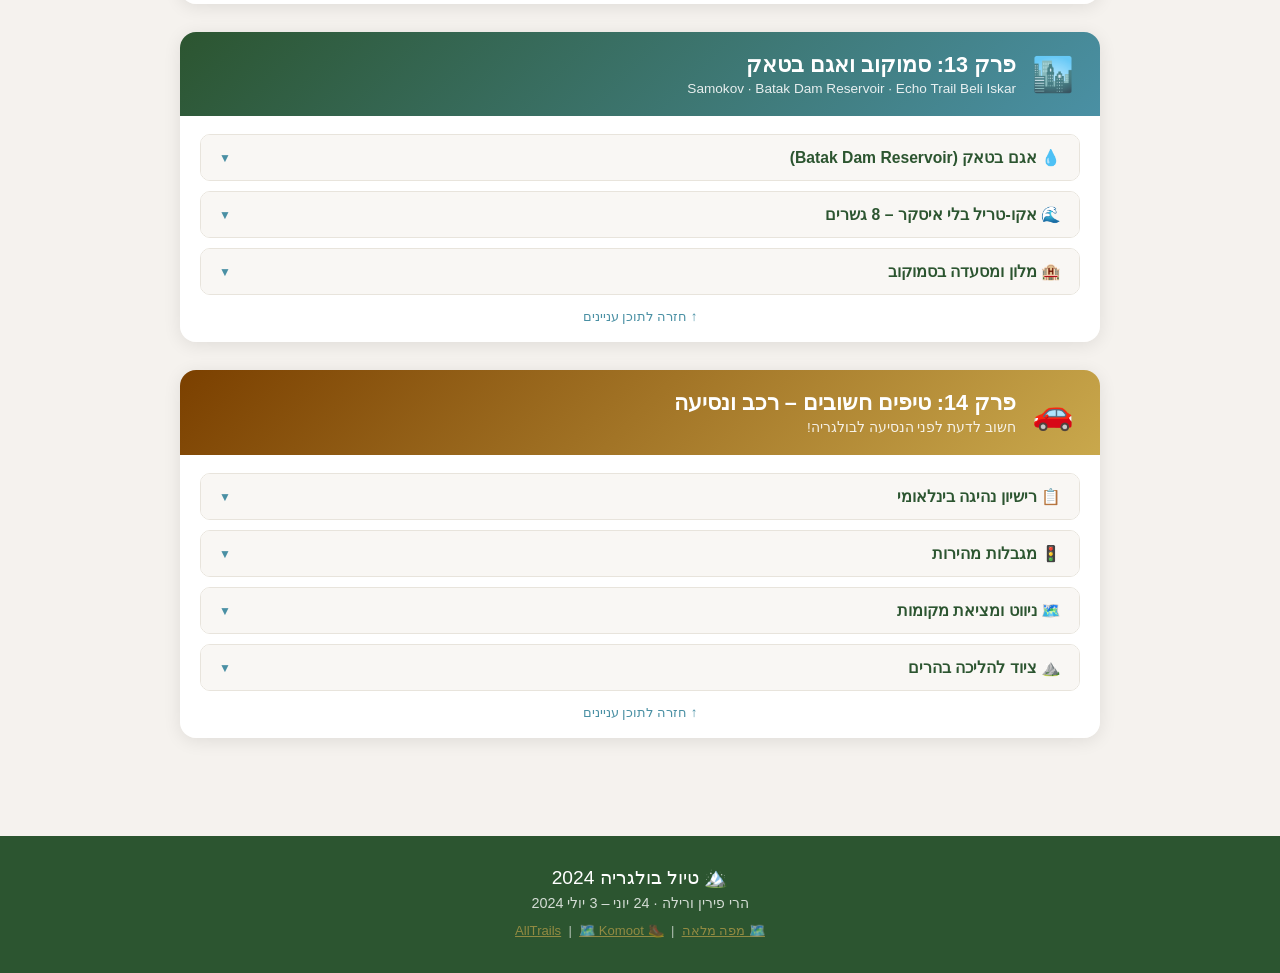
==== commit 2c827e27: "Add interactive Bulgaria trip guide website Single-page Hebrew website for a Bulgaria trip (June 24–" ====
--- a/index.html
+++ b/index.html
@@ -1,1616 +1,1439 @@
 <!DOCTYPE html>
 <html lang="he" dir="rtl">
 <head>
-  <meta charset="UTF-8" />
-  <meta name="viewport" content="width=device-width, initial-scale=1.0" />
-  <title>בולגריה - מדריך טיול אינטראקטיבי</title>
-  <style>
-    :root {
-      --primary: #2c6e49;
-      --primary-dark: #1b4332;
-      --primary-light: #52b788;
-      --accent: #d4a017;
-      --accent-light: #fde68a;
-      --bg: #f8f9fa;
-      --bg-card: #ffffff;
-      --text: #1a1a2e;
-      --text-light: #6c757d;
-      --sidebar-width: 280px;
-      --shadow: 0 4px 20px rgba(0,0,0,0.1);
-      --radius: 16px;
-    }
-
-    * { margin: 0; padding: 0; box-sizing: border-box; }
-
-    body {
-      font-family: 'Segoe UI', 'Arial Hebrew', Arial, sans-serif;
-      background: var(--bg);
-      color: var(--text);
-      min-height: 100vh;
-      direction: rtl;
-    }
-
-    /* ===== HEADER ===== */
-    .site-header {
-      background: linear-gradient(135deg, var(--primary-dark) 0%, var(--primary) 50%, var(--primary-light) 100%);
-      color: white;
-      padding: 0;
-      position: fixed;
-      top: 0; left: 0; right: 0;
-      z-index: 100;
-      box-shadow: 0 2px 20px rgba(0,0,0,0.3);
-    }
-
-    .header-inner {
-      display: flex;
-      align-items: center;
-      justify-content: space-between;
-      padding: 14px 24px;
-    }
-
-    .header-logo {
-      display: flex;
-      align-items: center;
-      gap: 12px;
-    }
-
-    .header-logo .flag { font-size: 2rem; }
-
-    .header-title h1 {
-      font-size: 1.5rem;
-      font-weight: 700;
-      letter-spacing: 0.5px;
-    }
-
-    .header-title p {
-      font-size: 0.8rem;
-      opacity: 0.85;
-    }
-
-    .header-dates {
-      background: rgba(255,255,255,0.15);
-      border-radius: 20px;
-      padding: 6px 16px;
-      font-size: 0.85rem;
-      font-weight: 600;
-    }
-
-    .hamburger {
-      display: none;
-      background: none;
-      border: none;
-      color: white;
-      font-size: 1.5rem;
-      cursor: pointer;
-    }
-
-    /* ===== LAYOUT ===== */
-    .layout {
-      display: flex;
-      margin-top: 68px;
-      min-height: calc(100vh - 68px);
-    }
-
-    /* ===== SIDEBAR ===== */
-    .sidebar {
-      width: var(--sidebar-width);
-      background: linear-gradient(180deg, var(--primary-dark) 0%, #1e3a2f 100%);
-      color: white;
-      position: fixed;
-      top: 68px;
-      right: 0;
-      bottom: 0;
-      overflow-y: auto;
-      z-index: 50;
-      transition: transform 0.3s ease;
-    }
-
-    .sidebar::-webkit-scrollbar { width: 4px; }
-    .sidebar::-webkit-scrollbar-track { background: transparent; }
-    .sidebar::-webkit-scrollbar-thumb { background: rgba(255,255,255,0.2); border-radius: 2px; }
-
-    .sidebar-header {
-      padding: 20px 16px 10px;
-      font-size: 0.7rem;
-      text-transform: uppercase;
-      letter-spacing: 2px;
-      opacity: 0.6;
-      font-weight: 700;
-    }
-
-    .chapter-list { list-style: none; padding: 0 8px 20px; }
-
-    .chapter-list li a {
-      display: flex;
-      align-items: center;
-      gap: 10px;
-      padding: 10px 12px;
-      border-radius: 10px;
-      color: rgba(255,255,255,0.8);
-      text-decoration: none;
-      font-size: 0.88rem;
-      transition: all 0.2s;
-      margin-bottom: 2px;
-    }
-
-    .chapter-list li a:hover,
-    .chapter-list li a.active {
-      background: rgba(255,255,255,0.12);
-      color: white;
-    }
-
-    .chapter-list li a .ch-icon {
-      font-size: 1.1rem;
-      flex-shrink: 0;
-      width: 28px;
-      text-align: center;
-    }
-
-    .chapter-list li a .ch-num {
-      font-size: 0.7rem;
-      opacity: 0.5;
-      min-width: 18px;
-    }
-
-    .chapter-list .divider {
-      height: 1px;
-      background: rgba(255,255,255,0.1);
-      margin: 8px 12px;
-    }
-
-    /* ===== MAIN CONTENT ===== */
-    .main {
-      margin-right: var(--sidebar-width);
-      flex: 1;
-      padding: 30px 30px 60px;
-      max-width: 900px;
-    }
-
-    /* ===== HERO ===== */
-    .hero {
-      background: linear-gradient(135deg, #1b4332, #2c6e49, #52b788);
-      border-radius: var(--radius);
-      padding: 40px 36px;
-      color: white;
-      margin-bottom: 30px;
-      position: relative;
-      overflow: hidden;
-    }
-
-    .hero::before {
-      content: '⛰️';
-      position: absolute;
-      font-size: 120px;
-      left: -10px;
-      bottom: -20px;
-      opacity: 0.12;
-    }
-
-    .hero h2 { font-size: 2rem; margin-bottom: 10px; }
-    .hero p { opacity: 0.9; font-size: 1.05rem; line-height: 1.7; }
-
-    .hero-tags {
-      display: flex;
-      flex-wrap: wrap;
-      gap: 8px;
-      margin-top: 16px;
-    }
-
-    .hero-tag {
-      background: rgba(255,255,255,0.2);
-      border-radius: 20px;
-      padding: 4px 14px;
-      font-size: 0.82rem;
-    }
-
-    /* ===== QUICK NAV ===== */
-    .quick-nav {
-      display: grid;
-      grid-template-columns: repeat(auto-fill, minmax(140px, 1fr));
-      gap: 12px;
-      margin-bottom: 30px;
-    }
-
-    .quick-nav a {
-      background: var(--bg-card);
-      border-radius: 12px;
-      padding: 16px 12px;
-      text-align: center;
-      text-decoration: none;
-      color: var(--text);
-      box-shadow: var(--shadow);
-      transition: all 0.2s;
-      border: 2px solid transparent;
-    }
-
-    .quick-nav a:hover {
-      border-color: var(--primary);
-      transform: translateY(-2px);
-    }
-
-    .quick-nav a .qn-icon { font-size: 1.8rem; display: block; margin-bottom: 6px; }
-    .quick-nav a .qn-label { font-size: 0.82rem; font-weight: 600; color: var(--primary-dark); }
-
-    /* ===== SECTION / CHAPTER ===== */
-    .chapter {
-      background: var(--bg-card);
-      border-radius: var(--radius);
-      padding: 32px 36px;
-      margin-bottom: 28px;
-      box-shadow: var(--shadow);
-      scroll-margin-top: 90px;
-    }
-
-    .chapter-header {
-      display: flex;
-      align-items: center;
-      gap: 14px;
-      margin-bottom: 24px;
-      padding-bottom: 16px;
-      border-bottom: 2px solid #f0f0f0;
-    }
-
-    .chapter-header .ch-badge {
-      background: var(--primary);
-      color: white;
-      border-radius: 10px;
-      padding: 8px 14px;
-      font-size: 0.75rem;
-      font-weight: 700;
-      text-align: center;
-      min-width: 56px;
-      line-height: 1.3;
-    }
-
-    .chapter-header h2 {
-      font-size: 1.45rem;
-      color: var(--primary-dark);
-    }
-
-    .chapter-header .ch-emoji { font-size: 1.8rem; }
-
-    /* ===== INFO CARDS ===== */
-    .info-grid {
-      display: grid;
-      grid-template-columns: repeat(auto-fill, minmax(220px, 1fr));
-      gap: 14px;
-      margin: 16px 0;
-    }
-
-    .info-card {
-      background: linear-gradient(135deg, #f8fffe, #e8f5e9);
-      border-right: 4px solid var(--primary);
-      border-radius: 10px;
-      padding: 14px 16px;
-    }
-
-    .info-card .ic-label {
-      font-size: 0.72rem;
-      color: var(--text-light);
-      text-transform: uppercase;
-      letter-spacing: 1px;
-      margin-bottom: 4px;
-    }
-
-    .info-card .ic-value {
-      font-size: 0.95rem;
-      font-weight: 600;
-      color: var(--primary-dark);
-    }
-
-    /* ===== TRAIL CARDS ===== */
-    .trail-card {
-      background: linear-gradient(135deg, #fff8e7, #fef3c7);
-      border: 2px solid var(--accent-light);
-      border-radius: 12px;
-      padding: 18px 20px;
-      margin: 12px 0;
-    }
-
-    .trail-card h4 {
-      color: #92400e;
-      font-size: 1rem;
-      margin-bottom: 10px;
-    }
-
-    .trail-stats {
-      display: flex;
-      flex-wrap: wrap;
-      gap: 10px;
-    }
-
-    .trail-stat {
-      display: flex;
-      align-items: center;
-      gap: 5px;
-      font-size: 0.85rem;
-      color: #78350f;
-      background: rgba(255,255,255,0.6);
-      border-radius: 6px;
-      padding: 4px 10px;
-    }
-
-    /* ===== DAY TIMELINE ===== */
-    .timeline { position: relative; padding-right: 28px; margin: 16px 0; }
-
-    .timeline::before {
-      content: '';
-      position: absolute;
-      right: 10px;
-      top: 0; bottom: 0;
-      width: 2px;
-      background: linear-gradient(to bottom, var(--primary), var(--primary-light));
-    }
-
-    .timeline-item {
-      position: relative;
-      margin-bottom: 20px;
-    }
-
-    .timeline-item::before {
-      content: '';
-      position: absolute;
-      right: -22px;
-      top: 6px;
-      width: 12px;
-      height: 12px;
-      border-radius: 50%;
-      background: var(--primary);
-      border: 2px solid white;
-      box-shadow: 0 0 0 2px var(--primary);
-    }
-
-    .timeline-date {
-      font-size: 0.78rem;
-      color: var(--primary);
-      font-weight: 700;
-      margin-bottom: 4px;
-    }
-
-    .timeline-title {
-      font-size: 1rem;
-      font-weight: 700;
-      color: var(--primary-dark);
-      margin-bottom: 6px;
-    }
-
-    .timeline-desc {
-      font-size: 0.9rem;
-      color: #444;
-      line-height: 1.7;
-    }
-
-    /* ===== LINKS ===== */
-    .link-group {
-      display: flex;
-      flex-wrap: wrap;
-      gap: 8px;
-      margin-top: 14px;
-    }
-
-    .link-btn {
-      display: inline-flex;
-      align-items: center;
-      gap: 6px;
-      padding: 8px 16px;
-      border-radius: 8px;
-      text-decoration: none;
-      font-size: 0.84rem;
-      font-weight: 600;
-      transition: all 0.2s;
-    }
-
-    .link-btn.maps {
-      background: #e8f5e9;
-      color: #1b5e20;
-      border: 1px solid #a5d6a7;
-    }
-
-    .link-btn.maps:hover { background: #c8e6c9; }
-
-    .link-btn.web {
-      background: #e3f2fd;
-      color: #0d47a1;
-      border: 1px solid #90caf9;
-    }
-
-    .link-btn.web:hover { background: #bbdefb; }
-
-    .link-btn.trails {
-      background: #fff3e0;
-      color: #e65100;
-      border: 1px solid #ffcc80;
-    }
-
-    .link-btn.trails:hover { background: #ffe0b2; }
-
-    /* ===== TIPS BOX ===== */
-    .tip-box {
-      background: linear-gradient(135deg, #e8f4f8, #dbeafe);
-      border-right: 4px solid #3b82f6;
-      border-radius: 10px;
-      padding: 14px 18px;
-      margin: 12px 0;
-      font-size: 0.9rem;
-      line-height: 1.7;
-    }
-
-    .tip-box strong { color: #1d4ed8; }
-
-    /* ===== WARNING BOX ===== */
-    .warn-box {
-      background: #fff8e7;
-      border-right: 4px solid #f59e0b;
-      border-radius: 10px;
-      padding: 14px 18px;
-      margin: 12px 0;
-      font-size: 0.9rem;
-      line-height: 1.7;
-    }
-
-    .warn-box strong { color: #d97706; }
-
-    /* ===== HOTEL / RESTAURANT CARDS ===== */
-    .place-list { list-style: none; }
-    .place-list li {
-      display: flex;
-      align-items: flex-start;
-      gap: 12px;
-      padding: 12px 0;
-      border-bottom: 1px solid #f0f0f0;
-    }
-    .place-list li:last-child { border-bottom: none; }
-    .place-list .pl-icon { font-size: 1.3rem; flex-shrink: 0; }
-    .place-list .pl-name { font-weight: 700; font-size: 0.95rem; color: var(--primary-dark); }
-    .place-list .pl-detail { font-size: 0.85rem; color: var(--text-light); margin-top: 2px; }
-
-    /* ===== SPA CARDS ===== */
-    .spa-grid {
-      display: grid;
-      grid-template-columns: repeat(auto-fill, minmax(200px, 1fr));
-      gap: 12px;
-      margin: 14px 0;
-    }
-
-    .spa-card {
-      background: linear-gradient(135deg, #fdf4ff, #f3e8ff);
-      border: 1px solid #e9d5ff;
-      border-radius: 12px;
-      padding: 16px;
-      text-align: center;
-    }
-
-    .spa-card .sc-icon { font-size: 1.8rem; margin-bottom: 8px; }
-    .spa-card .sc-name { font-weight: 700; font-size: 0.9rem; color: #6b21a8; }
-    .spa-card .sc-detail { font-size: 0.8rem; color: #7c3aed; margin-top: 4px; }
-
-    /* ===== BACK TO TOP ===== */
-    #back-to-top {
-      position: fixed;
-      bottom: 24px;
-      left: 24px;
-      background: var(--primary);
-      color: white;
-      border: none;
-      border-radius: 50%;
-      width: 44px;
-      height: 44px;
-      font-size: 1.2rem;
-      cursor: pointer;
-      box-shadow: var(--shadow);
-      display: none;
-      align-items: center;
-      justify-content: center;
-      z-index: 200;
-      transition: all 0.2s;
-    }
-
-    #back-to-top:hover { background: var(--primary-dark); transform: scale(1.1); }
-    #back-to-top.visible { display: flex; }
-
-    /* ===== RESPONSIVE ===== */
-    @media (max-width: 768px) {
-      .sidebar {
-        transform: translateX(100%);
-      }
-      .sidebar.open {
-        transform: translateX(0);
-      }
-      .main {
-        margin-right: 0;
-        padding: 20px 16px 60px;
-      }
-      .hamburger { display: block; }
-      .chapter { padding: 22px 18px; }
-      .info-grid { grid-template-columns: 1fr 1fr; }
-      .overlay {
-        position: fixed;
-        inset: 0;
-        background: rgba(0,0,0,0.5);
-        z-index: 49;
-        display: none;
-      }
-      .overlay.visible { display: block; }
-    }
-
-    p { line-height: 1.75; margin-bottom: 10px; }
-    ul, ol { padding-right: 20px; }
-    li { margin-bottom: 6px; line-height: 1.7; }
-    h3 { color: var(--primary-dark); margin: 20px 0 10px; font-size: 1.1rem; }
-    h4 { color: #374151; margin: 14px 0 8px; font-size: 0.95rem; }
-  </style>
+    <meta charset="UTF-8">
+    <meta name="viewport" content="width=device-width, initial-scale=1.0">
+    <title>בולגריה 2024 - מדריך טיול אינטראקטיבי</title>
+    <style>
+        * { margin: 0; padding: 0; box-sizing: border-box; }
+
+        body {
+            font-family: 'Segoe UI', Arial, sans-serif;
+            background: #f5f2ee;
+            color: #2c2c2c;
+            direction: rtl;
+        }
+
+        /* ===== HEADER ===== */
+        .site-header {
+            background: linear-gradient(135deg, #1a3a1e 0%, #2c5530 60%, #4a90a4 100%);
+            color: white;
+            padding: 50px 20px 40px;
+            text-align: center;
+            position: relative;
+            overflow: hidden;
+        }
+        .site-header::before {
+            content: '🏔️';
+            position: absolute;
+            font-size: 260px;
+            opacity: 0.04;
+            top: -50px;
+            right: -30px;
+            pointer-events: none;
+        }
+        .site-header h1 {
+            font-size: 2.8rem;
+            margin-bottom: 8px;
+            text-shadow: 2px 2px 6px rgba(0,0,0,0.4);
+        }
+        .site-header .subtitle {
+            font-size: 1.15rem;
+            opacity: 0.9;
+            margin-bottom: 12px;
+        }
+        .date-badge {
+            display: inline-block;
+            background: rgba(255,255,255,0.18);
+            border: 1px solid rgba(255,255,255,0.4);
+            border-radius: 20px;
+            padding: 6px 18px;
+            font-size: 0.95rem;
+        }
+
+        /* ===== TABLE OF CONTENTS ===== */
+        .toc-section {
+            max-width: 960px;
+            margin: 35px auto 10px;
+            padding: 0 20px;
+        }
+        .toc-title {
+            font-size: 1.9rem;
+            color: #2c5530;
+            text-align: center;
+            border-bottom: 3px solid #c9a84c;
+            padding-bottom: 12px;
+            margin-bottom: 22px;
+        }
+        .toc-grid {
+            display: grid;
+            grid-template-columns: repeat(auto-fill, minmax(240px, 1fr));
+            gap: 14px;
+        }
+        .toc-card {
+            background: white;
+            border-radius: 13px;
+            padding: 16px 18px;
+            cursor: pointer;
+            border: 2px solid transparent;
+            box-shadow: 0 2px 10px rgba(0,0,0,0.07);
+            transition: all 0.25s ease;
+            text-decoration: none;
+            color: inherit;
+            display: flex;
+            align-items: flex-start;
+            gap: 13px;
+        }
+        .toc-card:hover {
+            border-color: #2c5530;
+            transform: translateY(-4px);
+            box-shadow: 0 8px 22px rgba(44,85,48,0.18);
+        }
+        .toc-card .card-icon { font-size: 2rem; flex-shrink: 0; line-height: 1; }
+        .toc-card .card-text .num { font-size: 0.75rem; color: #4a90a4; font-weight: 700; text-transform: uppercase; }
+        .toc-card .card-text h3 { font-size: 0.97rem; color: #2c5530; margin: 3px 0; line-height: 1.35; }
+        .toc-card .card-text .date { font-size: 0.78rem; color: #999; }
+
+        /* ===== CHAPTERS ===== */
+        .chapters-container {
+            max-width: 960px;
+            margin: 0 auto;
+            padding: 10px 20px 70px;
+        }
+        .chapter {
+            margin-bottom: 28px;
+            border-radius: 16px;
+            overflow: hidden;
+            box-shadow: 0 3px 18px rgba(0,0,0,0.09);
+        }
+        .chapter-header {
+            background: linear-gradient(135deg, #2c5530, #4a90a4);
+            color: white;
+            padding: 20px 26px;
+            display: flex;
+            align-items: center;
+            gap: 16px;
+        }
+        .chapter-header.warn-header { background: linear-gradient(135deg, #7b4000, #c9a84c); }
+        .chapter-header .ch-icon { font-size: 2.1rem; }
+        .chapter-header h2 { font-size: 1.35rem; }
+        .chapter-header .ch-sub { font-size: 0.85rem; opacity: 0.88; margin-top: 3px; }
+        .chapter-body { background: white; padding: 18px 20px; }
+
+        /* ===== ACCORDION TOPICS ===== */
+        .topic {
+            border: 1px solid #e8e4dc;
+            border-radius: 10px;
+            margin-bottom: 10px;
+            overflow: hidden;
+        }
+        .topic-header {
+            padding: 13px 18px;
+            cursor: pointer;
+            display: flex;
+            justify-content: space-between;
+            align-items: center;
+            background: #f9f7f4;
+            transition: background 0.18s;
+            user-select: none;
+        }
+        .topic-header:hover { background: #f0ede6; }
+        .topic-header.active { background: #edf5ee; }
+        .topic-header h3 {
+            font-size: 0.98rem;
+            color: #2c5530;
+            display: flex;
+            align-items: center;
+            gap: 8px;
+        }
+        .topic-arrow {
+            color: #4a90a4;
+            font-size: 0.75rem;
+            transition: transform 0.28s;
+            flex-shrink: 0;
+        }
+        .topic-header.active .topic-arrow { transform: rotate(180deg); }
+        .topic-content {
+            display: none;
+            padding: 16px 18px 18px;
+            background: white;
+            border-top: 1px solid #e8e4dc;
+        }
+        .topic-content.open { display: block; }
+        .topic-content p { line-height: 1.75; color: #444; margin-bottom: 10px; }
+        .topic-content ul { margin: 8px 0 12px 0; padding-right: 22px; }
+        .topic-content ul li { margin-bottom: 6px; line-height: 1.65; color: #444; }
+
+        /* ===== HIKE STATS ===== */
+        .hike-stats {
+            display: flex;
+            gap: 10px;
+            flex-wrap: wrap;
+            margin: 12px 0;
+            align-items: center;
+        }
+        .stat-badge {
+            background: #edf5ee;
+            border: 1px solid #2c5530;
+            border-radius: 8px;
+            padding: 5px 11px;
+            font-size: 0.82rem;
+            color: #2c5530;
+        }
+        .difficulty {
+            display: inline-block;
+            padding: 4px 12px;
+            border-radius: 12px;
+            font-size: 0.8rem;
+            font-weight: 700;
+        }
+        .easy   { background: #c8e6c9; color: #1b5e20; }
+        .medium { background: #fff3e0; color: #e65100; }
+        .hard   { background: #ffcdd2; color: #b71c1c; }
+
+        /* ===== INFO BOXES ===== */
+        .info-box    { background: #fff8e1; border-right: 4px solid #c9a84c; border-radius: 8px; padding: 11px 14px; margin: 11px 0; font-size: 0.88rem; line-height: 1.6; }
+        .warning-box { background: #fff3f3; border-right: 4px solid #e53935; border-radius: 8px; padding: 11px 14px; margin: 11px 0; font-size: 0.88rem; line-height: 1.6; }
+        .tip-box     { background: #e8f5e9; border-right: 4px solid #2c5530;  border-radius: 8px; padding: 11px 14px; margin: 11px 0; font-size: 0.88rem; line-height: 1.6; }
+
+        /* ===== MAP BUTTONS ===== */
+        .map-buttons { display: flex; gap: 8px; flex-wrap: wrap; margin-top: 14px; }
+        .map-btn {
+            display: inline-flex;
+            align-items: center;
+            gap: 6px;
+            padding: 8px 14px;
+            border-radius: 8px;
+            text-decoration: none;
+            font-size: 0.82rem;
+            font-weight: 700;
+            transition: all 0.18s;
+            cursor: pointer;
+        }
+        .map-btn:hover { opacity: 0.82; transform: translateY(-2px); }
+        .btn-map   { background: #4285f4; color: white; }
+        .btn-walk  { background: #2c5530; color: white; }
+        .btn-bike  { background: #c9a84c; color: white; }
+        .btn-drive { background: #4a90a4; color: white; }
+        .btn-trail { background: #8B4513; color: white; }
+        .btn-web   { background: #9c27b0; color: white; }
+
+        /* ===== PLACE CARDS ===== */
+        .place-card {
+            background: #f9f7f4;
+            border-radius: 10px;
+            padding: 13px 15px;
+            margin: 10px 0;
+            border: 1px solid #e8e4dc;
+        }
+        .place-card h4 { color: #2c5530; margin-bottom: 5px; font-size: 0.95rem; }
+
+        /* ===== BACK TO TOP ===== */
+        .back-to-top {
+            display: block;
+            text-align: center;
+            margin-top: 14px;
+            color: #4a90a4;
+            text-decoration: none;
+            font-size: 0.83rem;
+        }
+        .back-to-top:hover { text-decoration: underline; }
+
+        /* ===== FOOTER ===== */
+        footer {
+            background: #2c5530;
+            color: white;
+            text-align: center;
+            padding: 30px 20px;
+        }
+        footer p { margin-bottom: 5px; }
+        footer a { color: #c9a84c; }
+
+        /* ===== RESPONSIVE ===== */
+        @media (max-width: 600px) {
+            .site-header h1 { font-size: 1.9rem; }
+            .toc-grid { grid-template-columns: 1fr 1fr; }
+            .chapter-header h2 { font-size: 1.1rem; }
+            .map-buttons { gap: 6px; }
+        }
+        @media (max-width: 380px) {
+            .toc-grid { grid-template-columns: 1fr; }
+        }
+    </style>
 </head>
 <body>
 
-<!-- HEADER -->
+<!-- ===================== HEADER ===================== -->
 <header class="site-header">
-  <div class="header-inner">
-    <div class="header-logo">
-      <span class="flag">🇧🇬</span>
-      <div class="header-title">
-        <h1>בולגריה - מדריך טיול</h1>
-        <p>הרי רילה ופירין · סופיה · בנסקו · טבע ומסלולים</p>
-      </div>
+    <h1>🏔️ בולגריה 2024</h1>
+    <p class="subtitle">מדריך טיול אינטראקטיבי · הרי פירין ורילה</p>
+    <div class="date-badge">24 יוני – 3 יולי 2024</div>
+</header>
+
+<!-- ===================== TOC ===================== -->
+<section class="toc-section" id="top">
+    <h2 class="toc-title">📋 תוכן עניינים</h2>
+    <div class="toc-grid">
+
+        <a href="#ch1" class="toc-card">
+            <span class="card-icon">🏘️</span>
+            <div class="card-text">
+                <div class="num">פרק 1</div>
+                <h3>בנסקו – העיר</h3>
+                <div class="date">24–27.6</div>
+            </div>
+        </a>
+
+        <a href="#ch2" class="toc-card">
+            <span class="card-icon">🚡</span>
+            <div class="card-text">
+                <div class="num">פרק 2</div>
+                <h3>רכבל לבזבוג – הרי פירין</h3>
+                <div class="date">25.6</div>
+            </div>
+        </a>
+
+        <a href="#ch3" class="toc-card">
+            <span class="card-icon">⛰️</span>
+            <div class="card-text">
+                <div class="num">פרק 3</div>
+                <h3>בקתת ויהרן, אגם אקוטו, העץ העתיק</h3>
+                <div class="date">26.6</div>
+            </div>
+        </a>
+
+        <a href="#ch4" class="toc-card">
+            <span class="card-icon">🏔️</span>
+            <div class="card-text">
+                <div class="num">פרק 4</div>
+                <h3>פסגת ויהרן ואגמי בנדרישקי</h3>
+                <div class="date">הרי פירין</div>
+            </div>
+        </a>
+
+        <a href="#ch5" class="toc-card">
+            <span class="card-icon">⛪</span>
+            <div class="card-text">
+                <div class="num">פרק 5</div>
+                <h3>מנזר רילה ומפלי סקאקוויצה</h3>
+                <div class="date">27.6</div>
+            </div>
+        </a>
+
+        <a href="#ch6" class="toc-card">
+            <span class="card-icon">🌉</span>
+            <div class="card-text">
+                <div class="num">פרק 6</div>
+                <h3>אקו-טריל הגשרים</h3>
+                <div class="date">28.6</div>
+            </div>
+        </a>
+
+        <a href="#ch7" class="toc-card">
+            <span class="card-icon">♨️</span>
+            <div class="card-text">
+                <div class="num">פרק 7</div>
+                <h3>ספא ומעיינות חמים</h3>
+                <div class="date">28.6</div>
+            </div>
+        </a>
+
+        <a href="#ch8" class="toc-card">
+            <span class="card-icon">🏔️</span>
+            <div class="card-text">
+                <div class="num">פרק 8</div>
+                <h3>הר מוסלה</h3>
+                <div class="date">29.6</div>
+            </div>
+        </a>
+
+        <a href="#ch9" class="toc-card">
+            <span class="card-icon">🏞️</span>
+            <div class="card-text">
+                <div class="num">פרק 9</div>
+                <h3>שבעת אגמי רילה</h3>
+                <div class="date">30.6</div>
+            </div>
+        </a>
+
+        <a href="#ch10" class="toc-card">
+            <span class="card-icon">🌿</span>
+            <div class="card-text">
+                <div class="num">פרק 10</div>
+                <h3>הר ויטושה וגשרי הזהב</h3>
+                <div class="date">1.7</div>
+            </div>
+        </a>
+
+        <a href="#ch11" class="toc-card">
+            <span class="card-icon">🏛️</span>
+            <div class="card-text">
+                <div class="num">פרק 11</div>
+                <h3>סופיה</h3>
+                <div class="date">2–3.7</div>
+            </div>
+        </a>
+
+        <a href="#ch12" class="toc-card">
+            <span class="card-icon">🎨</span>
+            <div class="card-text">
+                <div class="num">פרק 12</div>
+                <h3>פלובדיב וסביבה</h3>
+                <div class="date">כללי</div>
+            </div>
+        </a>
+
+        <a href="#ch13" class="toc-card">
+            <span class="card-icon">🏙️</span>
+            <div class="card-text">
+                <div class="num">פרק 13</div>
+                <h3>סמוקוב ואגם בטאק</h3>
+                <div class="date">כללי</div>
+            </div>
+        </a>
+
+        <a href="#ch14" class="toc-card">
+            <span class="card-icon">🚗</span>
+            <div class="card-text">
+                <div class="num">פרק 14</div>
+                <h3>טיפים – רכב ונסיעה</h3>
+                <div class="date">⚠️ חשוב!</div>
+            </div>
+        </a>
+
     </div>
-    <div style="display:flex;align-items:center;gap:12px">
-      <div class="header-dates">24.6 – 3.7</div>
-      <button class="hamburger" onclick="toggleSidebar()">☰</button>
+</section>
+
+<!-- ===================== CHAPTERS ===================== -->
+<div class="chapters-container">
+
+    <!-- ===== CH 1: BANSKO ===== -->
+    <div class="chapter" id="ch1">
+        <div class="chapter-header">
+            <span class="ch-icon">🏘️</span>
+            <div>
+                <h2>פרק 1: בנסקו – העיר</h2>
+                <div class="ch-sub">24–27 יוני · Bansko · בסיס ההרים של הרי פירין</div>
+            </div>
+        </div>
+        <div class="chapter-body">
+
+            <div class="topic">
+                <div class="topic-header" onclick="toggleTopic(this)">
+                    <h3>🏰 טיול בעיר העתיקה</h3>
+                    <span class="topic-arrow">▼</span>
+                </div>
+                <div class="topic-content">
+                    <p>בנסקו היא עיר יפהפייה עם בתים עתיקים וסמטאות קסומות. כדאי לטייל הן במרכז הרחוב הראשי (מדרחוב) והן מחוץ למרכז – הסמטאות היפות מחוץ לאזור המרכזי שוות לא פחות!</p>
+                    <ul>
+                        <li>🏠 בתים עתיקים ורחובות ציוריים</li>
+                        <li>🚶 המדרחוב הראשי – מהמלון נוסעים כ-1.5 ק"מ לכיוון מטה</li>
+                        <li>🅿️ חפשו חניה ללא תשלום</li>
+                        <li>❄️ שימו לב: מלונות רבים ללא מזגן – אפשר לבקש מאוורר</li>
+                    </ul>
+                    <div class="tip-box">💡 <strong>טיפ:</strong> בנסקו מאוד יפה וכדאי לטייל גם מחוץ למרכז – צאו לחקור את הסמטאות!</div>
+                    <div class="map-buttons">
+                        <a href="https://maps.google.com/?q=Bansko+Old+Town+Bulgaria" target="_blank" class="map-btn btn-map">📍 מפה</a>
+                        <a href="https://www.google.com/maps/dir/?api=1&destination=Bansko+Old+Town+Bulgaria&travelmode=walking" target="_blank" class="map-btn btn-walk">🚶 ניווט הליכה</a>
+                        <a href="https://www.google.com/maps/dir/?api=1&destination=Bansko+Old+Town+Bulgaria&travelmode=bicycling" target="_blank" class="map-btn btn-bike">🚲 ניווט אופניים</a>
+                    </div>
+                </div>
+            </div>
+
+            <div class="topic">
+                <div class="topic-header" onclick="toggleTopic(this)">
+                    <h3>🏨 מלונות מומלצים בבנסקו</h3>
+                    <span class="topic-arrow">▼</span>
+                </div>
+                <div class="topic-content">
+                    <div class="place-card">
+                        <h4>🏨 Hotel Saint George Palace</h4>
+                        <p>מלון מומלץ בבנסקו, קרוב לעיר העתיקה ולאזור ההרים.</p>
+                        <div class="map-buttons">
+                            <a href="https://maps.google.com/?q=Saint+George+Palace+Hotel+Bansko+Bulgaria" target="_blank" class="map-btn btn-map">📍 מפה</a>
+                            <a href="https://www.google.com/maps/dir/?api=1&destination=Saint+George+Palace+Hotel+Bansko+Bulgaria&travelmode=driving" target="_blank" class="map-btn btn-drive">🚗 ניווט</a>
+                        </div>
+                    </div>
+                    <div class="place-card">
+                        <h4>🏨 Hotel Rahoff</h4>
+                        <p>מלון כולל ארוחת בוקר, אופציה נוספת לשהייה בבנסקו.</p>
+                        <div class="map-buttons">
+                            <a href="https://maps.google.com/?q=Hotel+Rahoff+Bansko+Bulgaria" target="_blank" class="map-btn btn-map">📍 מפה</a>
+                            <a href="https://www.google.com/maps/dir/?api=1&destination=Hotel+Rahoff+Bansko+Bulgaria&travelmode=driving" target="_blank" class="map-btn btn-drive">🚗 ניווט</a>
+                        </div>
+                    </div>
+                </div>
+            </div>
+
+            <div class="topic">
+                <div class="topic-header" onclick="toggleTopic(this)">
+                    <h3>🍽️ מסעדות מומלצות בבנסקו</h3>
+                    <span class="topic-arrow">▼</span>
+                </div>
+                <div class="topic-content">
+                    <div class="place-card">
+                        <h4>🍝 Casa di Papi</h4>
+                        <p>מסעדה מעולה על הנהר עם תפריט מגוון. אוכל טעים ולא יקר! מומלץ מאוד.</p>
+                        <div class="map-buttons">
+                            <a href="https://maps.google.com/?q=Casa+di+Papi+Bansko+Bulgaria" target="_blank" class="map-btn btn-map">📍 מפה</a>
+                            <a href="https://www.google.com/maps/dir/?api=1&destination=Casa+di+Papi+Bansko+Bulgaria&travelmode=walking" target="_blank" class="map-btn btn-walk">🚶 ניווט הליכה</a>
+                        </div>
+                    </div>
+                </div>
+            </div>
+
+            <div class="topic">
+                <div class="topic-header" onclick="toggleTopic(this)">
+                    <h3>🗼 מגדל רזלוג (Razlog Tower)</h3>
+                    <span class="topic-arrow">▼</span>
+                </div>
+                <div class="topic-content">
+                    <p>מגדל תצפית עם 337 מדרגות, המציע נוף מרהיב על העמק. הליכה יפה לאורך הרכס.</p>
+                    <div class="hike-stats">
+                        <div class="stat-badge">🪜 337 מדרגות</div>
+                        <div class="stat-badge">👁️ תצפית על העמק</div>
+                    </div>
+                    <div class="map-buttons">
+                        <a href="https://maps.google.com/?q=Razlog+Tower+Bulgaria" target="_blank" class="map-btn btn-map">📍 מגדל רזלוג</a>
+                        <a href="https://www.google.com/maps/dir/?api=1&destination=Razlog+Tower+Bulgaria&travelmode=driving" target="_blank" class="map-btn btn-drive">🚗 ניווט</a>
+                        <a href="https://www.google.com/maps/dir/?api=1&destination=Razlog+Tower+Bulgaria&travelmode=walking" target="_blank" class="map-btn btn-walk">🚶 הליכה</a>
+                    </div>
+                </div>
+            </div>
+
+            <a href="#top" class="back-to-top">↑ חזרה לתוכן עניינים</a>
+        </div>
     </div>
-  </div>
-</header>
-
-<div class="overlay" id="overlay" onclick="toggleSidebar()"></div>
-
-<!-- LAYOUT -->
-<div class="layout">
-
-  <!-- SIDEBAR -->
-  <nav class="sidebar" id="sidebar">
-    <div class="sidebar-header">פרקים</div>
-    <ul class="chapter-list">
-      <li><a href="#ch-overview"><span class="ch-icon">🏔️</span><span>סקירה כללית</span></a></li>
-      <li><a href="#ch-tips"><span class="ch-icon">🚗</span><span>טיפים מעשיים</span></a></li>
-      <div class="divider"></div>
-      <li><a href="#ch-day1"><span class="ch-icon">✈️</span><span>יום 1 – 24.6 – הגעה לבנסקו</span></a></li>
-      <li><a href="#ch-day2"><span class="ch-icon">🚡</span><span>יום 2 – 25.6 – רכבל לבזבוג</span></a></li>
-      <li><a href="#ch-day3"><span class="ch-icon">🌲</span><span>יום 3 – 26.6 – העץ העתיק ואגם אקוטו</span></a></li>
-      <li><a href="#ch-day4"><span class="ch-icon">⛪</span><span>יום 4 – 27.6 – מנזר רילה</span></a></li>
-      <li><a href="#ch-day5"><span class="ch-icon">🌉</span><span>יום 5 – 28.6 – גשרי האקו טרייל</span></a></li>
-      <li><a href="#ch-day6"><span class="ch-icon">⛰️</span><span>יום 6 – 29.6 – הר מוסלה</span></a></li>
-      <li><a href="#ch-day7"><span class="ch-icon">🏞️</span><span>יום 7 – 30.6 – שבעת אגמי רילה</span></a></li>
-      <li><a href="#ch-day8"><span class="ch-icon">🌆</span><span>יום 8 – 1.7 – הר ויטושה וסופיה</span></a></li>
-      <li><a href="#ch-day9"><span class="ch-icon">🏛️</span><span>יום 9 – 2.7 – יום בסופיה</span></a></li>
-      <li><a href="#ch-day10"><span class="ch-icon">🛫</span><span>יום 10 – 3.7 – טיסה חזרה</span></a></li>
-      <div class="divider"></div>
-      <li><a href="#ch-pirin-trek"><span class="ch-icon">🥾</span><span>טרק נודד בפירין – 5-6 ימים</span></a></li>
-      <li><a href="#ch-bansko"><span class="ch-icon">🏘️</span><span>בנסקו – העיר</span></a></li>
-      <li><a href="#ch-rila-full"><span class="ch-icon">🗺️</span><span>הרי רילה – מסלול מלא</span></a></li>
-      <li><a href="#ch-spa"><span class="ch-icon">♨️</span><span>מעיינות חמים וספא</span></a></li>
-      <li><a href="#ch-hotels"><span class="ch-icon">🏨</span><span>מלונות ומסעדות</span></a></li>
-      <li><a href="#ch-more"><span class="ch-icon">📍</span><span>אטרקציות נוספות</span></a></li>
-    </ul>
-  </nav>
-
-  <!-- MAIN -->
-  <main class="main">
-
-    <!-- HERO -->
-    <div class="hero">
-      <h2>🇧🇬 בולגריה – הרי רילה ופירין</h2>
-      <p>מסע הרים מרהיב דרך הפסגות הגבוהות של בולגריה – אגמי קרחון, מנזרים עתיקים, טרקים מאתגרים ועיר ספא בצל ההרים.</p>
-      <div class="hero-tags">
-        <span class="hero-tag">✈️ אל-על מתל אביב</span>
-        <span class="hero-tag">📅 24.6 – 3.7</span>
-        <span class="hero-tag">🚗 נסיעה עם רכב שכור</span>
-        <span class="hero-tag">⛰️ הרי פירין ורילה</span>
-        <span class="hero-tag">🏔️ שיא: 2,925 מ'</span>
-      </div>
+
+    <!-- ===== CH 2: BEZBOG ===== -->
+    <div class="chapter" id="ch2">
+        <div class="chapter-header">
+            <span class="ch-icon">🚡</span>
+            <div>
+                <h2>פרק 2: רכבל לבזבוג – הרי פירין</h2>
+                <div class="ch-sub">25 יוני · Dobrinishte Resort → Bezbog Hut · פסגת פולז'אן</div>
+            </div>
+        </div>
+        <div class="chapter-body">
+
+            <div class="topic">
+                <div class="topic-header" onclick="toggleTopic(this)">
+                    <h3>🚡 רכבל מדוברינישטה לבקתת בזבוג</h3>
+                    <span class="topic-arrow">▼</span>
+                </div>
+                <div class="topic-content">
+                    <p>נסיעה לאתר הנופש דוברינישטה (Dobrinishte resort) – כ-40 דקות מבנסקו. משם עולים ברכבל סקי-ישיבה לבקתת בזבוג (Bezbog Hut) בגובה 2,470 מטר.</p>
+                    <div class="info-box">ℹ️ <strong>שימו לב:</strong> כרטיס הרכבל אינו כלול בחבילות הטיול – יש לרכוש עצמאית במקום.</div>
+                    <div class="map-buttons">
+                        <a href="https://maps.google.com/?q=Dobrinishte+ski+resort+Bulgaria" target="_blank" class="map-btn btn-map">📍 דוברינישטה</a>
+                        <a href="https://www.google.com/maps/dir/?api=1&destination=Dobrinishte+resort+Bulgaria&travelmode=driving" target="_blank" class="map-btn btn-drive">🚗 ניווט לדוברינישטה</a>
+                        <a href="https://maps.google.com/?q=Bezbog+Hut+Pirin+Bulgaria" target="_blank" class="map-btn btn-map">📍 בקתת בזבוג</a>
+                    </div>
+                </div>
+            </div>
+
+            <div class="topic">
+                <div class="topic-header" onclick="toggleTopic(this)">
+                    <h3>⛰️ פסגת פולז'אן (Polezhan) – 17 אגמים</h3>
+                    <span class="topic-arrow">▼</span>
+                </div>
+                <div class="topic-content">
+                    <p>מבקתת בזבוג מתחיל מסלול ההליכה לפסגת פולז'אן – הנוף היפה ביותר של הרי פירין. מהפסגה ניתן לראות כ-17 אגמים קפואים, כולל אגם פופובו (Popovo Lake) שעומקו כ-130 מטר!</p>
+                    <div class="hike-stats">
+                        <span class="difficulty medium">קושי: בינוני-קל</span>
+                        <div class="stat-badge">📏 7 ק"מ</div>
+                        <div class="stat-badge">⬆️⬇️ 770 מ'</div>
+                        <div class="stat-badge">🏔️ פסגה #5 בפירין</div>
+                    </div>
+                    <p>פולז'אן היא הפסגה החמישית בגובהה בהרי פירין. מסביבה 3 קרקסים עם 3 קבוצות אגמים:</p>
+                    <ul>
+                        <li>🔵 אגמי דיסילישקי (Disilishki) – צפון</li>
+                        <li>🔵 אגמי פולז'נסקי (Polezhanski) – דרום</li>
+                        <li>🔵 אגמי שטראז'ישקי (Strazhishki) – מערב</li>
+                    </ul>
+                    <div class="tip-box">💡 יום הליכה קל יחסית – רוב המסלול על כביש, מלבד 15 דקות טיפוס אל הפסגה.</div>
+                    <div class="map-buttons">
+                        <a href="https://maps.google.com/?q=Polezhan+Peak+Pirin+Bulgaria" target="_blank" class="map-btn btn-map">📍 פסגת פולז'אן</a>
+                        <a href="https://www.google.com/maps/dir/?api=1&destination=Polezhan+peak+Pirin+Bulgaria&travelmode=walking" target="_blank" class="map-btn btn-walk">🚶 ניווט הליכה</a>
+                        <a href="https://www.alltrails.com/explore?q=Polezhan+Bulgaria" target="_blank" class="map-btn btn-trail">🥾 AllTrails</a>
+                        <a href="https://www.komoot.com/explore/region/1074" target="_blank" class="map-btn btn-trail">🗺️ Komoot</a>
+                    </div>
+                </div>
+            </div>
+
+            <a href="#top" class="back-to-top">↑ חזרה לתוכן עניינים</a>
+        </div>
     </div>
 
-    <!-- QUICK NAV -->
-    <div class="quick-nav">
-      <a href="#ch-day1"><span class="qn-icon">✈️</span><span class="qn-label">הגעה לבנסקו</span></a>
-      <a href="#ch-day2"><span class="qn-icon">🚡</span><span class="qn-label">רכבל בזבוג</span></a>
-      <a href="#ch-day4"><span class="qn-icon">⛪</span><span class="qn-label">מנזר רילה</span></a>
-      <a href="#ch-day6"><span class="qn-icon">⛰️</span><span class="qn-label">הר מוסלה</span></a>
-      <a href="#ch-day7"><span class="qn-icon">🏞️</span><span class="qn-label">7 אגמי רילה</span></a>
-      <a href="#ch-day8"><span class="qn-icon">🌆</span><span class="qn-label">סופיה</span></a>
-      <a href="#ch-spa"><span class="qn-icon">♨️</span><span class="qn-label">ספא ומעיינות</span></a>
-      <a href="#ch-tips"><span class="qn-icon">💡</span><span class="qn-label">טיפים חשובים</span></a>
+    <!-- ===== CH 3: VIHREN HUT / OKOTO LAKE ===== -->
+    <div class="chapter" id="ch3">
+        <div class="chapter-header">
+            <span class="ch-icon">⛰️</span>
+            <div>
+                <h2>פרק 3: בקתת ויהרן, אגם אקוטו, העץ העתיק</h2>
+                <div class="ch-sub">26 יוני · Vihren Hut (2,400מ') · Okoto Lake · Ancient Pine</div>
+            </div>
+        </div>
+        <div class="chapter-body">
+
+            <div class="topic">
+                <div class="topic-header" onclick="toggleTopic(this)">
+                    <h3>🌲 העץ העתיק של בולגריה (Baikushev's Pine)</h3>
+                    <span class="topic-arrow">▼</span>
+                </div>
+                <div class="topic-content">
+                    <p>בדרך לבקתת ויהרן, עצרו לבקר באתר העץ העתיק של בולגריה – עץ אורן עתיק בן מאות שנים, אחד הסמלים הטבעיים של הרי פירין.</p>
+                    <div class="map-buttons">
+                        <a href="https://maps.google.com/?q=Baikushev+pine+tree+Bansko+Bulgaria" target="_blank" class="map-btn btn-map">📍 העץ העתיק</a>
+                        <a href="https://www.google.com/maps/dir/?api=1&destination=Baikushev+pine+Bansko+Bulgaria&travelmode=driving" target="_blank" class="map-btn btn-drive">🚗 ניווט</a>
+                        <a href="https://www.google.com/maps/dir/?api=1&destination=Baikushev+pine+Bansko+Bulgaria&travelmode=walking" target="_blank" class="map-btn btn-walk">🚶 הליכה</a>
+                    </div>
+                </div>
+            </div>
+
+            <div class="topic">
+                <div class="topic-header" onclick="toggleTopic(this)">
+                    <h3>⛰️ בקתת ויהרן (Vihren Hut) – 2,400 מטר</h3>
+                    <span class="topic-arrow">▼</span>
+                </div>
+                <div class="topic-content">
+                    <p>נסיעה מהמלון בבנסקו – יוצאים שמאלה ומתקדמים לכיוון ההר. הכביש צר עם הרבה פיתולים – <strong>הדרך מדהימה ושווה את ההשקעה!</strong></p>
+                    <div class="info-box">ℹ️ בגובה 2,400מ' – כאן תנשמו אוויר פסגות! יש בית קפה נחמד וכל המטיילים מתכנסים כאן.</div>
+                    <div class="warning-box">⚠️ הכביש יכול להיות צר עם הרבה פיתולים – נסעו בזהירות ולאט!</div>
+                    <p>🌊 <strong>בדרך חזרה:</strong> מצד ימין יהיו מפלים ממש יפים – יש חניה בשוליים עם ספסל!</p>
+                    <div class="map-buttons">
+                        <a href="https://maps.google.com/?q=Vihren+Hut+Bansko+Pirin+Bulgaria" target="_blank" class="map-btn btn-map">📍 בקתת ויהרן</a>
+                        <a href="https://www.google.com/maps/dir/?api=1&destination=Vihren+Hut+Bansko+Bulgaria&travelmode=driving" target="_blank" class="map-btn btn-drive">🚗 ניווט לבקתה</a>
+                    </div>
+                </div>
+            </div>
+
+            <div class="topic">
+                <div class="topic-header" onclick="toggleTopic(this)">
+                    <h3>👁️ אגם אקוטו (Okoto Lake) – "עין השטן"</h3>
+                    <span class="topic-arrow">▼</span>
+                </div>
+                <div class="topic-content">
+                    <p>הליכה מבקתת ויהרן לאגם אקוטו (Okoto = עין בבולגרית). אחד מאגמי הקרחון הנפלאים של הרי פירין. לאחר מכן הליכה לאורך הנהר וחזרה לרכב.</p>
+                    <div class="hike-stats">
+                        <span class="difficulty medium">קושי: בינוני</span>
+                        <div class="stat-badge">📏 ~10 ק"מ (אופציה)</div>
+                        <div class="stat-badge">💎 אגם קרחוני</div>
+                    </div>
+                    <div class="tip-box">💡 <strong>אופציה נוספת:</strong> מסלול הליכה של כ-10 ק"מ מ-Plato Ski Lift. קיים ב-AllTrails וב-Komoot.</div>
+                    <div class="map-buttons">
+                        <a href="https://maps.google.com/?q=Okoto+Lake+Pirin+Bulgaria" target="_blank" class="map-btn btn-map">📍 אגם אקוטו</a>
+                        <a href="https://www.google.com/maps/dir/?api=1&destination=Okoto+Lake+Pirin+Bulgaria&travelmode=walking" target="_blank" class="map-btn btn-walk">🚶 ניווט הליכה</a>
+                        <a href="https://www.alltrails.com/explore?q=Okoto+Lake+Pirin+Bulgaria" target="_blank" class="map-btn btn-trail">🥾 AllTrails</a>
+                        <a href="https://www.komoot.com/explore/region/1074" target="_blank" class="map-btn btn-trail">🗺️ Komoot</a>
+                    </div>
+                </div>
+            </div>
+
+            <a href="#top" class="back-to-top">↑ חזרה לתוכן עניינים</a>
+        </div>
     </div>
 
-    <!-- ============================================================ -->
-    <!-- CHAPTER: OVERVIEW -->
-    <!-- ============================================================ -->
-    <section class="chapter" id="ch-overview">
-      <div class="chapter-header">
-        <span class="ch-emoji">🏔️</span>
-        <div>
-          <div class="ch-badge">סקירה</div>
-          <h2>סקירה כללית – בולגריה הרים</h2>
-        </div>
-      </div>
-
-      <p>בולגריה מציעה שניים מהרכסים הציוריים והמרהיבים ביותר באירופה: <strong>הרי רילה</strong> ו<strong>הרי פירין</strong>. שניהם מכוסים ביערות, אגמי קרחון ושבילים מסומנים היטב.</p>
-
-      <div class="info-grid">
-        <div class="info-card">
-          <div class="ic-label">פסגה גבוהה – רילה</div>
-          <div class="ic-value">מוסלה – 2,925 מ'</div>
-        </div>
-        <div class="info-card">
-          <div class="ic-label">פסגה גבוהה – פירין</div>
-          <div class="ic-value">ויהרן – 2,914 מ'</div>
-        </div>
-        <div class="info-card">
-          <div class="ic-label">עיר בסיס</div>
-          <div class="ic-value">בנסקו (Bansko)</div>
-        </div>
-        <div class="info-card">
-          <div class="ic-label">בירה</div>
-          <div class="ic-value">סופיה (Sofia)</div>
-        </div>
-      </div>
-
-      <h3>מה הטיול כולל?</h3>
-      <ul>
-        <li>🚡 שני רכבלים – אחד לאזור בזבוג (פירין) ואחד לשבעת האגמים (רילה)</li>
-        <li>⛪ ביקור במנזר רילה – אתר מורשת עולמי של אונסק"ו</li>
-        <li>🌊 מפלי סקקביצה – הליכה קלה על אורך מרהיב</li>
-        <li>🌉 Beli Iskar Eco Trail – 8 גשרי עץ מעל הנהר (ליד סמוקוב)</li>
-        <li>⛰️ הר מוסלה – הפסגה הגבוהה ביותר בבולגריה</li>
-        <li>🏞️ שבעת אגמי רילה – הטיול הסמלי של בולגריה</li>
-        <li>🏔️ הר ויטושה מעל סופיה</li>
-        <li>🏛️ יום שלם בסופיה</li>
-      </ul>
-
-      <div class="link-group">
-        <a href="https://maps.app.goo.gl/qT5JumqjZ7xsmZnZ6" target="_blank" class="link-btn maps">🗺️ סופיה – Google Maps</a>
-        <a href="https://maps.app.goo.gl/5DLXzqGBMb8CJp2X9" target="_blank" class="link-btn maps">🗺️ בנסקו – Google Maps</a>
-        <a href="https://www.alltrails.com/bulgaria" target="_blank" class="link-btn trails">🥾 AllTrails בולגריה</a>
-      </div>
-    </section>
-
-    <!-- ============================================================ -->
-    <!-- CHAPTER: TIPS -->
-    <!-- ============================================================ -->
-    <section class="chapter" id="ch-tips">
-      <div class="chapter-header">
-        <span class="ch-emoji">💡</span>
-        <div>
-          <div class="ch-badge">טיפים</div>
-          <h2>טיפים מעשיים לנסיעה</h2>
-        </div>
-      </div>
-
-      <h3>🚗 רכב ונסיעה</h3>
-      <div class="warn-box">
-        <strong>⚠️ חשוב מאוד:</strong> כל חברות ההשכרה בבולגריה מחייבות <strong>רישיון נהיגה בינלאומי</strong>. יש להכין לפני הנסיעה!
-      </div>
-      <ul>
-        <li>מהירות מותרת מחוץ לאוטוסטרדה: <strong>60 קמ"ש</strong></li>
-        <li>בתוך ערים וכפרים: <strong>30-40 קמ"ש</strong></li>
-        <li>מכמונות מהירות עם שוטרים פזורות בכל המסלולים</li>
-        <li>זמני נסיעה בפועל לרוב ארוכים יותר מהתכנון – לתכנן בהתאם</li>
-        <li>מהשדה לבנסקו: כ-90 דקות</li>
-        <li>מבנסקו לסופיה: כ-150 דקות</li>
-      </ul>
-
-      <h3>🥾 ציוד לשבילים</h3>
-      <ul>
-        <li>נעלי טיול / טרקים עם סוליה קשה – חובה</li>
-        <li>בגדי שכבות – מזג האוויר משתנה מהר בהרים</li>
-        <li>גשם אפשרי בכל עונה; ביולי יכולות להיות שאריות שלג בגבהים</li>
-        <li>מים בשפע – מינימום 2 ליטר לכל יום הליכה</li>
-        <li>מסלולים מסומנים – מפות ב-AllTrails ו-Komoot</li>
-      </ul>
-
-      <div class="tip-box">
-        <strong>💡 טיפ:</strong> הורידו מסלולים מ-AllTrails ו-Komoot לשימוש לא מקוון לפני היציאה. קנייה בכרטיסי אשראי אפשרית ברוב המקומות הגדולים, אך מומלץ שיהיו לבים (BGN).
-      </div>
-
-      <h3>📱 אפליקציות מומלצות</h3>
-      <ul>
-        <li><strong>AllTrails</strong> – מסלולי הליכה עם מפות לא מקוונות</li>
-        <li><strong>Komoot</strong> – ניווט מסלולים</li>
-        <li><strong>Google Maps</strong> – ניווט כבישים (הורד אזור לא מקוון)</li>
-        <li><strong>Google Translate</strong> – בולגרית כתובה בקירילית</li>
-      </ul>
-
-      <div class="link-group">
-        <a href="https://www.alltrails.com/" target="_blank" class="link-btn trails">🥾 AllTrails</a>
-        <a href="https://www.komoot.com/" target="_blank" class="link-btn web">🧭 Komoot</a>
-        <a href="https://maps.google.com" target="_blank" class="link-btn maps">🗺️ Google Maps</a>
-      </div>
-    </section>
-
-    <!-- ============================================================ -->
-    <!-- CHAPTER: DAY 1 – 24.6 -->
-    <!-- ============================================================ -->
-    <section class="chapter" id="ch-day1">
-      <div class="chapter-header">
-        <span class="ch-emoji">✈️</span>
-        <div>
-          <div class="ch-badge">יום 1<br>24.6</div>
-          <h2>הגעה לסופיה ונסיעה לבנסקו</h2>
-        </div>
-      </div>
-
-      <div class="timeline">
-        <div class="timeline-item">
-          <div class="timeline-date">🛬 בוקר</div>
-          <div class="timeline-title">טיסת אל-על לסופיה</div>
-          <div class="timeline-desc">נחיתה בשדה התעופה הבינלאומי של סופיה (SOF).</div>
-        </div>
-        <div class="timeline-item">
-          <div class="timeline-date">🚗 נחיתה</div>
-          <div class="timeline-title">איסוף רכב שכור</div>
-          <div class="timeline-desc">חברות השכרה נמצאות בשדה התעופה. <strong>זכרו: נדרש רישיון נהיגה בינלאומי!</strong> מומלץ להזמין מראש.</div>
-        </div>
-        <div class="timeline-item">
-          <div class="timeline-date">🏔️ צהריים</div>
-          <div class="timeline-title">נסיעה לבנסקו – כ-90 דקות</div>
-          <div class="timeline-desc">נסיעה של כ-1.5 שעות לאורך דרכים ציוריות בשולי ההרים. הגעה לבנסקו, צ'ק-אין למלון ושיטוט ראשוני בעיר העתיקה.</div>
-        </div>
-        <div class="timeline-item">
-          <div class="timeline-date">🏘️ אחה"צ</div>
-          <div class="timeline-title">סיור בבנסקו הישן</div>
-          <div class="timeline-desc">בנסקו מפורסמת ברחובותיה המרוצפים, בתי האבן המסורתיים, וכנסיות ציוריות. לא לפספס את הMechana (מרכז העיר הישן) ואת הצ'אר שיא (רחוב הבזאר).</div>
-        </div>
-      </div>
-
-      <div class="link-group">
-        <a href="https://maps.app.goo.gl/5DLXzqGBMb8CJp2X9" target="_blank" class="link-btn maps">🗺️ בנסקו – Google Maps</a>
-        <a href="https://maps.app.goo.gl/4WtPuqBMq5ypPTcTA" target="_blank" class="link-btn maps">🗺️ שדה תעופה סופיה</a>
-        <a href="https://www.visitbansko.com/" target="_blank" class="link-btn web">🌐 אתר בנסקו הרשמי</a>
-      </div>
-    </section>
-
-    <!-- ============================================================ -->
-    <!-- CHAPTER: DAY 2 – 25.6 – Bezbog cable car -->
-    <!-- ============================================================ -->
-    <section class="chapter" id="ch-day2">
-      <div class="chapter-header">
-        <span class="ch-emoji">🚡</span>
-        <div>
-          <div class="ch-badge">יום 2<br>25.6</div>
-          <h2>רכבל לבזבוג – הרי פירין</h2>
-        </div>
-      </div>
-
-      <p>היום עולים לאחת הנקודות הציוריות ביותר בהרי פירין – בקתת בזבוג (Bezbog Hut) בגובה 2,470 מ', שממנה נפתחת פנורמה מרהיבה על אגמים רבים.</p>
-
-      <h3>🚡 הרכבל לבזבוג</h3>
-      <p>הרכבל (גונדולה ישיבה) עולה מ<strong>דוברינישטה (Dobrinishte)</strong> – עיירה קטנה כ-5 ק"מ מבנסקו – עד בקתת בזבוג. הנסיעה ציורית ביותר.</p>
-
-      <div class="info-grid">
-        <div class="info-card">
-          <div class="ic-label">נקודת עלייה</div>
-          <div class="ic-value">דוברינישטה (Dobrinishte)</div>
-        </div>
-        <div class="info-card">
-          <div class="ic-label">גובה בקתת בזבוג</div>
-          <div class="ic-value">2,470 מ'</div>
-        </div>
-        <div class="info-card">
-          <div class="ic-label">מסלול אפשרי</div>
-          <div class="ic-value">לפסגת פולז'אן (Polezhan)</div>
-        </div>
-        <div class="info-card">
-          <div class="ic-label">מאגמים נראים</div>
-          <div class="ic-value">עד 17 אגמי קרח</div>
-        </div>
-      </div>
-
-      <h3>🥾 מסלול בזבוג – פולז'אן (אופציה)</h3>
-      <div class="trail-card">
-        <h4>פסגת פולז'אן – Polezhan Peak</h4>
-        <p>הפסגה ה-5 בגובהה בהרי פירין (2,851 מ'). מסביבה 3 קרקסים קרחוניים עם קבוצות אגמים מרהיבות.</p>
-        <div class="trail-stats">
-          <span class="trail-stat">📏 7 ק"מ</span>
-          <span class="trail-stat">⬆️ עלייה: 770 מ'</span>
-          <span class="trail-stat">⏱️ כ-4 שעות</span>
-          <span class="trail-stat">🟡 קל-בינוני</span>
-        </div>
-      </div>
-
-      <div class="tip-box">
-        <strong>💡 טיפ:</strong> מפסגת פולז'אן ניתן לראות כ-17 אגמים קפואים – כולל אגם פופובו (Popovo Lake) שעומקו 130 מ'. הנוף שם הוא מהיפים ביותר בהרי פירין.
-      </div>
-
-      <div class="link-group">
-        <a href="https://maps.app.goo.gl/BezbogHutBansko" target="_blank" class="link-btn maps">🗺️ בקתת בזבוג – מפה</a>
-        <a href="https://www.google.com/maps/search/Dobrinishte+gondola+lift+bulgaria" target="_blank" class="link-btn maps">🗺️ רכבל דוברינישטה</a>
-        <a href="https://www.alltrails.com/trail/bulgaria/blagoevgrad/polezhan-peak" target="_blank" class="link-btn trails">🥾 מסלול פולז'אן – AllTrails</a>
-      </div>
-    </section>
-
-    <!-- ============================================================ -->
-    <!-- CHAPTER: DAY 3 – 26.6 – Ancient Tree + Akoto Lake -->
-    <!-- ============================================================ -->
-    <section class="chapter" id="ch-day3">
-      <div class="chapter-header">
-        <span class="ch-emoji">🌲</span>
-        <div>
-          <div class="ch-badge">יום 3<br>26.6</div>
-          <h2>העץ העתיק · בקתת ויהרן · אגם אקוטו</h2>
-        </div>
-      </div>
-
-      <div class="timeline">
-        <div class="timeline-item">
-          <div class="timeline-date">🌲 בוקר</div>
-          <div class="timeline-title">אתר העץ העתיק</div>
-          <div class="timeline-desc">הנסיעה ברכב כוללת עצירה לצד <strong>אחד העצים העתיקים ביותר בבולגריה</strong> – עץ אורן בן מאות שנים בדרך לבקתת ויהרן. נמצא בצידי הדרך ולא דורש הסטה גדולה.</div>
-        </div>
-        <div class="timeline-item">
-          <div class="timeline-date">🥾 בוקר</div>
-          <div class="timeline-title">הליכה לבקתת ויהרן (Vihren Hut)</div>
-          <div class="timeline-desc">הבקתה ממוקמת בגובה 1,950 מ' ומשמשת נקודת מוצא לרוב מסלולי פירין. ניתן להגיע ברכב עד לחניה בקרבתה.</div>
-        </div>
-        <div class="timeline-item">
-          <div class="timeline-date">🏞️ צהריים</div>
-          <div class="timeline-title">הליכה לאגם אקוטו (Okoto Lake)</div>
-          <div class="timeline-desc">מהבקתה יוצאים לאגם אקוטו ("עין" בבולגרית, בגלל צורתו הסגלגלה). אגם קרחוני עמוק ומרשים בסביבת סלעים מרהיבה. ולאורך הנהר בחזרה.</div>
-        </div>
-      </div>
-
-      <div class="trail-card">
-        <h4>בקתת ויהרן → אגם אקוטו → נהר → חזרה</h4>
-        <div class="trail-stats">
-          <span class="trail-stat">📏 כ-8 ק"מ</span>
-          <span class="trail-stat">⬆️ עלייה: 450 מ'</span>
-          <span class="trail-stat">⏱️ כ-3-4 שעות</span>
-          <span class="trail-stat">🟡 בינוני</span>
-        </div>
-      </div>
-
-      <p><strong>אופציה נוספת:</strong> מסלול הליכה של כ-10 ק"מ מ-Plato Ski Lift – מסלול מ-AllTrails / Komoot.</p>
-
-      <div class="link-group">
-        <a href="https://www.google.com/maps/search/Vihren+Hut+Bansko+Bulgaria" target="_blank" class="link-btn maps">🗺️ בקתת ויהרן – מפה</a>
-        <a href="https://www.google.com/maps/search/Okoto+lake+Pirin+Bulgaria" target="_blank" class="link-btn maps">🗺️ אגם אקוטו</a>
-        <a href="https://www.alltrails.com/trail/bulgaria/blagoevgrad/okoto-lake" target="_blank" class="link-btn trails">🥾 מסלול אגם אקוטו</a>
-        <a href="https://www.komoot.com/guide/844/hiking-in-pirin-national-park" target="_blank" class="link-btn web">🧭 Komoot – פירין</a>
-      </div>
-    </section>
-
-    <!-- ============================================================ -->
-    <!-- CHAPTER: DAY 4 – 27.6 – Rila Monastery + Skakavitsa -->
-    <!-- ============================================================ -->
-    <section class="chapter" id="ch-day4">
-      <div class="chapter-header">
-        <span class="ch-emoji">⛪</span>
-        <div>
-          <div class="ch-badge">יום 4<br>27.6</div>
-          <h2>מנזר רילה · מפלי סקקביצה</h2>
-        </div>
-      </div>
-
-      <div class="timeline">
-        <div class="timeline-item">
-          <div class="timeline-date">🚗 בוקר</div>
-          <div class="timeline-title">נסיעה מבנסקו למנזר רילה – כ-1.5 שעות</div>
-          <div class="timeline-desc">הנסיעה עוברת דרך כבישי הרים ציוריים.</div>
-        </div>
-        <div class="timeline-item">
-          <div class="timeline-date">⛪ בוקר/צהריים</div>
-          <div class="timeline-title">מנזר רילה (Rila Monastery)</div>
-          <div class="timeline-desc">המנזר הגדול והמפורסם ביותר בבולגריה, <strong>אתר מורשת עולמית של אונסק"ו</strong> מהמאה ה-10. הציורים בתוך הכנסייה נחשבים ברמת קפלה סיסטינה. כדאי להגיע מוקדם לפני ההמונים.</div>
-        </div>
-        <div class="timeline-item">
-          <div class="timeline-date">🌊 אחה"צ</div>
-          <div class="timeline-title">מפלי סקקביצה (Skakavitsa Waterfalls)</div>
-          <div class="timeline-desc">קרובים למנזר רילה. הליכה קלה ונוחה בשביל מוצל, מסתיים ליד מפל מים יפה. מתאים לכל הרמות.</div>
-        </div>
-      </div>
-
-      <h3>🏛️ מנזר רילה – פרטים חשובים</h3>
-      <ul>
-        <li>הוקם במאה ה-10 ע"י הנזיר הבולגרי הקדוש יוחנן מרילה</li>
-        <li>נשרף ונבנה מחדש מספר פעמים; הבניה הנוכחית מהמאה ה-19</li>
-        <li>ציורי קיר פנימיים מרהיבים – 1,200 ציורים ב-5 כנסיות</li>
-        <li>כניסה חופשית לחצר; הכנסייה ניתנת לביקור חינם</li>
-        <li>לבוש צנוע נדרש (כתפיים וברכיים מכוסות)</li>
-      </ul>
-
-      <div class="link-group">
-        <a href="https://www.google.com/maps/search/Rila+Monastery+Bulgaria" target="_blank" class="link-btn maps">🗺️ מנזר רילה – מפה</a>
-        <a href="https://www.google.com/maps/search/Skakavitsa+Waterfall+Bulgaria" target="_blank" class="link-btn maps">🗺️ מפלי סקקביצה</a>
-        <a href="https://www.rilamonastery.pmg-ss.com/" target="_blank" class="link-btn web">🌐 אתר מנזר רילה</a>
-        <a href="https://www.alltrails.com/trail/bulgaria/kyustendil/rila-monastery-skakavitsa-waterfall" target="_blank" class="link-btn trails">🥾 מסלול סקקביצה</a>
-      </div>
-    </section>
-
-    <!-- ============================================================ -->
-    <!-- CHAPTER: DAY 5 – 28.6 – Eco Trail Bridges + Spa -->
-    <!-- ============================================================ -->
-    <section class="chapter" id="ch-day5">
-      <div class="chapter-header">
-        <span class="ch-emoji">🌉</span>
-        <div>
-          <div class="ch-badge">יום 5<br>28.6</div>
-          <h2>אקו טרייל הגשרים · ספא</h2>
-        </div>
-      </div>
-
-      <div class="timeline">
-        <div class="timeline-item">
-          <div class="timeline-date">🌉 בוקר</div>
-          <div class="timeline-title">Beli Iskar Eco Trail – גשרי הנהר הלבן (ליד סמוקוב)</div>
-          <div class="timeline-desc">שביל מרהיב לאורך נהר הבלי איסקאר (Beli Iskar = הנהר הלבן), כולל 8 גשרי עץ מעל הנהר. המסלול נוח יחסית ומתאים לכולם. ⚠️ <strong>שימו לב:</strong> זהו מסלול אחר לחלוטין מה-"Echo Trail White River" שיש בו גשרים רעועים עקב גשמים. בדקו מקומית לפני ההגעה.</div>
-        </div>
-        <div class="timeline-item">
-          <div class="timeline-date">♨️ אחה"צ</div>
-          <div class="timeline-title">נסיעה לספא</div>
-          <div class="timeline-desc">אחרי ההליכה – יום רגיעה ב<strong>מעיינות חמים</strong> או <strong>ספא</strong>. האפשרויות הקרובות לאזור כוללות את מרחצאות דוברינישטה ובניה. ראו פרק ספא למטה.</div>
-        </div>
-      </div>
-
-      <div class="trail-card">
-        <h4>✅ Beli Iskar Eco Trail – 8 גשרים (ליד סמוקוב / בורובץ)</h4>
-        <p>מסלול הליכה נוח לאורך נהר הבלי איסקאר עם 8 גשרי עץ. מסתיים ליד מפל מים. <strong>זה המסלול המומלץ ליום זה.</strong></p>
-        <div class="trail-stats">
-          <span class="trail-stat">📏 כ-8 ק"מ</span>
-          <span class="trail-stat">⬆️ עלייה: נמוכה</span>
-          <span class="trail-stat">⏱️ 2-3 שעות</span>
-          <span class="trail-stat">🟢 קל</span>
-        </div>
-      </div>
-
-      <div class="warn-box">
-        <strong>⚠️ אזהרת בלבול – שני מסלולים שונים לחלוטין:</strong><br>
-        🔴 <strong>Echo Trail White River</strong> – מסלול אחר (ליד קופריבשטיצה / הבלקן) – <strong>סגור! הגשרים והסולמות רעועים עקב גשמים.</strong><br>
-        🟢 <strong>Beli Iskar Eco Trail</strong> – ליד סמוקוב, 8 גשרים – <strong>זה המסלול שלנו ביום זה.</strong>
-      </div>
-
-      <div class="link-group">
-        <a href="https://www.google.com/maps/search/Echo+Trail+Beli+Iskar+Bulgaria" target="_blank" class="link-btn maps">🗺️ Beli Iskar Eco Trail</a>
-        <a href="https://www.alltrails.com/trail/bulgaria/sofia/beli-iskar-eco-trail" target="_blank" class="link-btn trails">🥾 Eco Trail – AllTrails</a>
-        <a href="#ch-spa" class="link-btn web">♨️ מעיינות חמים – פרטים</a>
-      </div>
-    </section>
-
-    <!-- ============================================================ -->
-    <!-- CHAPTER: DAY 6 – 29.6 – Musala -->
-    <!-- ============================================================ -->
-    <section class="chapter" id="ch-day6">
-      <div class="chapter-header">
-        <span class="ch-emoji">⛰️</span>
-        <div>
-          <div class="ch-badge">יום 6<br>29.6</div>
-          <h2>הר מוסלה – הפסגה הגבוהה ביותר בבולגריה</h2>
-        </div>
-      </div>
-
-      <p>הר מוסלה (Musala) גבוה 2,925 מ' ומהווה את הפסגה הגבוהה ביותר לא רק בבולגריה, אלא בכל חצי האי הבלקן ואת גבוהה ביותר מחוץ לאלפים ולקווקז באירופה.</p>
-
-      <div class="info-grid">
-        <div class="info-card">
-          <div class="ic-label">גובה פסגה</div>
-          <div class="ic-value">2,925 מ'</div>
-        </div>
-        <div class="info-card">
-          <div class="ic-label">נקודת עלייה ברכבל</div>
-          <div class="ic-value">בורובץ (Borovets)</div>
-        </div>
-        <div class="info-card">
-          <div class="ic-label">גובה הרכבל</div>
-          <div class="ic-value">2,369 מ'</div>
-        </div>
-        <div class="info-card">
-          <div class="ic-label">אורך הליכה</div>
-          <div class="ic-value">כ-10 ק"מ</div>
-        </div>
-      </div>
-
-      <div class="warn-box">
-        <strong>⚠️ שימו לב – בלבול נפוץ!</strong> <strong>בורובץ (Borovets)</strong> ≠ פאניצ'ישטה. בורובץ הוא אתר הסקי ממנו עולים למוסלה, ליד סמוקוב. פאניצ'ישטה (50+ ק"מ משם) הוא נקודת הרכבל לשבעת האגמים – ראו יום 30.6.
-      </div>
-
-      <div class="timeline">
-        <div class="timeline-item">
-          <div class="timeline-date">🚗 בוקר</div>
-          <div class="timeline-title">נסיעה לבורובץ (Borovets)</div>
-          <div class="timeline-desc">נסיעה מסמוקוב לאתר סקי בורובץ – תחנת הרכבל של הר מוסלה. חניה ליד תחנת הגונדולה.</div>
-        </div>
-        <div class="timeline-item">
-          <div class="timeline-date">🚡 בוקר</div>
-          <div class="timeline-title">עלייה ברכבל לגובה 2,369 מ'</div>
-          <div class="timeline-desc">הגונדולה (Musala Gondola / Borovets Gondola) עולה עד תחנת יאסטרבץ (Yastrebets) בגובה 2,369 מ'. משם מסלול הליכה לפסגה.</div>
-        </div>
-        <div class="timeline-item">
-          <div class="timeline-date">🥾 צהריים</div>
-          <div class="timeline-title">הליכה לאגמים ולבקתה – כ-10 ק"מ</div>
-          <div class="timeline-desc">מנקודת הרכבל נפרש מסלול לאורך אגמי קרחון ברמות שונות. אפשרות להמשיך לפסגה עצמה (תוספת ~500 מ' עלייה).</div>
-        </div>
-      </div>
-
-      <div class="tip-box">
-        <strong>💡 טיפ:</strong> הרכבל פתוח בשעות מוגבלות. מומלץ לעלות מוקדם ולוודא שעות פתיחה באתר לפני הנסיעה. בסביבות הפסגה תמיד קר יותר – לקחת שכבות חמות.
-      </div>
-
-      <div class="link-group">
-        <a href="https://www.google.com/maps/search/Musala+Peak+Rila+Bulgaria" target="_blank" class="link-btn maps">🗺️ הר מוסלה – מפה</a>
-        <a href="https://www.google.com/maps/search/Borovets+gondola+Bulgaria" target="_blank" class="link-btn maps">🗺️ רכבל בורובץ (Borovets)</a>
-        <a href="https://www.alltrails.com/trail/bulgaria/kyustendil/musala-peak" target="_blank" class="link-btn trails">🥾 מסלול מוסלה – AllTrails</a>
-        <a href="https://rilaskiresort.bg/" target="_blank" class="link-btn web">🌐 אתר רכבל בורובץ</a>
-      </div>
-    </section>
-
-    <!-- ============================================================ -->
-    <!-- CHAPTER: DAY 7 – 30.6 – Seven Rila Lakes -->
-    <!-- ============================================================ -->
-    <section class="chapter" id="ch-day7">
-      <div class="chapter-header">
-        <span class="ch-emoji">🏞️</span>
-        <div>
-          <div class="ch-badge">יום 7<br>30.6</div>
-          <h2>שבעת אגמי רילה – הסמל של בולגריה</h2>
-        </div>
-      </div>
-
-      <p>שבעת אגמי רילה (Seven Rila Lakes) הם קבוצת אגמי קרחון בצפון-מערב הרי רילה, המונחים בשלבים בין גובה 2,100 לגובה 2,500 מ'. כל אגם קיבל שם על-פי צורתו או אופיו.</p>
-
-      <div class="info-grid">
-        <div class="info-card">
-          <div class="ic-label">גובה</div>
-          <div class="ic-value">2,100 – 2,500 מ'</div>
-        </div>
-        <div class="info-card">
-          <div class="ic-label">אורך מסלול</div>
-          <div class="ic-value">כ-10 ק"מ</div>
-        </div>
-        <div class="info-card">
-          <div class="ic-label">שעות הרכבל</div>
-          <div class="ic-value">9:00 – 16:30</div>
-        </div>
-        <div class="info-card">
-          <div class="ic-label">משך הרכבל</div>
-          <div class="ic-value">25 דקות</div>
-        </div>
-      </div>
-
-      <h3>שמות שבעת האגמים</h3>
-      <ul>
-        <li>🔵 <strong>הדמעה (Salzata)</strong> – הגבוה מכולם ומהשקופים</li>
-        <li>🔵 <strong>העין (Okoto)</strong> – הגדול ביותר</li>
-        <li>🔵 <strong>הכליות (Babreka)</strong> – הצמוד לעין</li>
-        <li>🔵 <strong>התאומה (Bliznaka)</strong> – הרחב ביותר</li>
-        <li>🔵 <strong>הצבעוני (Trilistnika)</strong> – עם שני "זרועות"</li>
-        <li>🔵 <strong>הדג (Ribno ezero)</strong> – הנמוך ביותר</li>
-        <li>🔵 <strong>הנמוך (Dolnoto)</strong> – נקודת הסיום</li>
-      </ul>
-
-      <div class="warn-box">
-        <strong>⚠️ חשוב:</strong> הרכבל האחרון חזרה הוא בשעה 16:30 – <strong>אל תפסידו אותו</strong>! אחרת ירידה ברגל של 5+ ק"מ.
-      </div>
-
-      <div class="trail-card">
-        <h4>מסלול שבעת האגמים</h4>
-        <p>מסלול לולאה מהנגל המרשים ביותר בבולגריה, עם מעבר ליד כל שבעת האגמים.</p>
-        <div class="trail-stats">
-          <span class="trail-stat">📏 10 ק"מ</span>
-          <span class="trail-stat">⬆️ 695 מ' עלייה</span>
-          <span class="trail-stat">⬇️ 1,300 מ' ירידה</span>
-          <span class="trail-stat">⏱️ 4-5 שעות</span>
-          <span class="trail-stat">🟡 בינוני</span>
-        </div>
-      </div>
-
-      <h3>מלונות קרובים לאגמים</h3>
-      <ul class="place-list">
-        <li><span class="pl-icon">🏨</span><div><div class="pl-name">6ATO RiLa Hotel</div><div class="pl-detail">פאניצ'ישטה – הכי קרוב לרכבל</div></div></li>
-        <li><span class="pl-icon">🏨</span><div><div class="pl-name">103 Alpine Hotel</div><div class="pl-detail">פאניצ'ישטה – בריכה, סאונה</div></div></li>
-        <li><span class="pl-icon">🏨</span><div><div class="pl-name">Koko Hills Hotel</div><div class="pl-detail">ספארבה בניה</div></div></li>
-      </ul>
-
-      <div class="link-group">
-        <a href="https://www.google.com/maps/search/Seven+Rila+Lakes+Bulgaria" target="_blank" class="link-btn maps">🗺️ שבעת האגמים – מפה</a>
-        <a href="https://www.google.com/maps/search/Rila+Lakes+Chairlift+Bulgaria" target="_blank" class="link-btn maps">🗺️ רכבל האגמים</a>
-        <a href="https://www.alltrails.com/trail/bulgaria/kyustendil/seven-rila-lakes" target="_blank" class="link-btn trails">🥾 מסלול 7 האגמים – AllTrails</a>
-        <a href="https://www.booking.com/searchresults.html?ss=Seven+Rila+Lakes&checkin=2025-06-30" target="_blank" class="link-btn web">🏨 מלונות קרובים</a>
-      </div>
-    </section>
-
-    <!-- ============================================================ -->
-    <!-- CHAPTER: DAY 8 – 1.7 – Vitosha + Sofia -->
-    <!-- ============================================================ -->
-    <section class="chapter" id="ch-day8">
-      <div class="chapter-header">
-        <span class="ch-emoji">🌆</span>
-        <div>
-          <div class="ch-badge">יום 8<br>1.7</div>
-          <h2>הר ויטושה + מעבר לסופיה</h2>
-        </div>
-      </div>
-
-      <div class="timeline">
-        <div class="timeline-item">
-          <div class="timeline-date">🥾 בוקר</div>
-          <div class="timeline-title">מסלול הר ויטושה (Vitosha) – כ-10 ק"מ</div>
-          <div class="timeline-desc">הר ויטושה ממוקם ממש מעל סופיה ומהווה "ריאות" העיר. מסלול פנורמי אל רכס ויטושה, טיפוס לפסגת <strong>צ'רני וורה (Cherni Vrah, 2290 מ')</strong>, חציית שמורת טבע ויערות אשוח עתיקים.</div>
-        </div>
-        <div class="timeline-item">
-          <div class="timeline-date">🌁 צהריים</div>
-          <div class="timeline-title">גשרי הזהב (Zlatni Mostove)</div>
-          <div class="timeline-desc">תופעה גאולוגית ייחודית – "נהר אבן" עתיק של סלעי גרניט. לא לפספס! <strong>Zlatni Mostove</strong> = גשרי הזהב, ניתנים להגעה ברכב.</div>
-        </div>
-        <div class="timeline-item">
-          <div class="timeline-date">🚗 אחה"צ</div>
-          <div class="timeline-title">נסיעה לסופיה + החזרת הרכב</div>
-          <div class="timeline-desc">מסיימים את הטיול בהרים, נוסעים לסופיה, צ'ק-אין למלון ומחזירים את הרכב השכור.</div>
-        </div>
-      </div>
-
-      <div class="trail-card">
-        <h4>ויטושה – צ'רני וורה – גשרי הזהב</h4>
-        <div class="trail-stats">
-          <span class="trail-stat">📏 16.5 ק"מ</span>
-          <span class="trail-stat">⬆️ 690 מ'</span>
-          <span class="trail-stat">⬇️ 1,100 מ'</span>
-          <span class="trail-stat">⏱️ 5-6 שעות</span>
-          <span class="trail-stat">🟠 בינוני-קשה</span>
-        </div>
-      </div>
-
-      <div class="link-group">
-        <a href="https://www.google.com/maps/search/Cherni+Vrah+Vitosha+Bulgaria" target="_blank" class="link-btn maps">🗺️ הר ויטושה – מפה</a>
-        <a href="https://www.google.com/maps/search/Zlatni+Mostove+Bulgaria" target="_blank" class="link-btn maps">🗺️ גשרי הזהב</a>
-        <a href="https://www.alltrails.com/trail/bulgaria/sofia/cherni-vrah-vitosha" target="_blank" class="link-btn trails">🥾 מסלול ויטושה – AllTrails</a>
-      </div>
-    </section>
-
-    <!-- ============================================================ -->
-    <!-- CHAPTER: DAY 9 – 2.7 – Sofia -->
-    <!-- ============================================================ -->
-    <section class="chapter" id="ch-day9">
-      <div class="chapter-header">
-        <span class="ch-emoji">🏛️</span>
-        <div>
-          <div class="ch-badge">יום 9<br>2.7</div>
-          <h2>יום שלם בסופיה</h2>
-        </div>
-      </div>
-
-      <p>סופיה (Sofia) היא בירת בולגריה – עיר שמשלבת אדריכלות קומוניסטית, כנסיות ביזנטיות, חורבות רומיות ותרבות אירופאית מודרנית.</p>
-
-      <h3>🗺️ מה לראות בסופיה</h3>
-      <ul>
-        <li>🏛️ <strong>קתדרלת אלכסנדר נבסקי</strong> – אחת היפות באירופה, כניסה חינם</li>
-        <li>⛪ <strong>כנסיית סנטה סופיה</strong> – הישנה ביותר בסופיה (6-7 מאות לספירה)</li>
-        <li>🏟️ <strong>הפורום הרומי של סרדיקה</strong> – חפירות ארכאולוגיות תחת העיר</li>
-        <li>🌿 <strong>גן בורסיבה</strong> – פארק עירוני ענק ומרגיע</li>
-        <li>🛍️ <strong>ויטושה בולבאר</strong> – הרחוב הראשי לקניות</li>
-        <li>🎨 <strong>המוזיאון הלאומי לאמנות</strong></li>
-        <li>🏰 <strong>ארמון הנשיאות</strong> – עם שמירת הכבוד</li>
-      </ul>
-
-      <h3>🍽️ מסעדות מומלצות בסופיה</h3>
-      <ul class="place-list">
-        <li><span class="pl-icon">🍴</span><div><div class="pl-name">Happy Restaurant</div><div class="pl-detail">רשת מקומית מצוינת, כמה סניפים בסופיה</div></div></li>
-        <li><span class="pl-icon">🍷</span><div><div class="pl-name">Made in Home</div><div class="pl-detail">מסעדה בוטיק עם אוכל בולגרי מסורתי</div></div></li>
-        <li><span class="pl-icon">🥘</span><div><div class="pl-name">Hadjidraganov's Houses</div><div class="pl-detail">אוכל בולגרי אותנטי בבית ישן</div></div></li>
-      </ul>
-
-      <div class="link-group">
-        <a href="https://www.google.com/maps/search/Alexander+Nevsky+Cathedral+Sofia" target="_blank" class="link-btn maps">🗺️ קתדרלת נבסקי</a>
-        <a href="https://www.google.com/maps/search/Borisova+Gradina+Sofia" target="_blank" class="link-btn maps">🗺️ גן בורסיבה</a>
-        <a href="https://www.visitsofia.bg/" target="_blank" class="link-btn web">🌐 Visit Sofia</a>
-        <a href="https://www.google.com/maps/search/free+walking+tour+sofia" target="_blank" class="link-btn web">🚶 Free Walking Tour</a>
-      </div>
-    </section>
-
-    <!-- ============================================================ -->
-    <!-- CHAPTER: DAY 10 – 3.7 – Departure -->
-    <!-- ============================================================ -->
-    <section class="chapter" id="ch-day10">
-      <div class="chapter-header">
-        <span class="ch-emoji">🛫</span>
-        <div>
-          <div class="ch-badge">יום 10<br>3.7</div>
-          <h2>בוקר בסופיה + נסיעה לשדה התעופה</h2>
-        </div>
-      </div>
-
-      <div class="timeline">
-        <div class="timeline-item">
-          <div class="timeline-date">☕ בוקר</div>
-          <div class="timeline-title">בוקר חופשי בסופיה</div>
-          <div class="timeline-desc">קפה ובוקר רגוע, אפשרות לסיור קצר נוסף ברחובות סופיה.</div>
-        </div>
-        <div class="timeline-item">
-          <div class="timeline-date">🚗 אחה"צ</div>
-          <div class="timeline-title">נסיעה לשדה התעופה</div>
-          <div class="timeline-desc">שדה התעופה של סופיה (SOF) נמצא כ-10-15 דקות מהמרכז. כדאי לאפשר שעה לפחות לפני הפרישה ועוד 2 שעות מינימום לפני הטיסה.</div>
-        </div>
-      </div>
-
-      <div class="link-group">
-        <a href="https://www.google.com/maps/search/Sofia+International+Airport" target="_blank" class="link-btn maps">🗺️ שדה תעופה סופיה</a>
-        <a href="https://www.sofia-airport.bg/" target="_blank" class="link-btn web">🌐 אתר שדה התעופה</a>
-      </div>
-    </section>
-
-    <!-- ============================================================ -->
-    <!-- CHAPTER: Pirin Trekking -->
-    <!-- ============================================================ -->
-    <section class="chapter" id="ch-pirin-trek">
-      <div class="chapter-header">
-        <span class="ch-emoji">🥾</span>
-        <div>
-          <div class="ch-badge">טרק</div>
-          <h2>טרק נודד בהרי פירין – 5-6 ימים</h2>
-        </div>
-      </div>
-
-      <p>מסלול טרק נודד מרהיב בהרי פירין, עם לינה בבקתות ההרים. מיועד <strong>למיטיבי לכת בלבד</strong> עם ניסיון הרים.</p>
-
-      <div class="warn-box">
-        <strong>⚠️ חשוב:</strong> מסלול זה מיועד לטיילים מנוסים עם ניסיון בהרים גבוהים. נדרש ציוד מלא כולל שינה בבקתות.
-      </div>
-
-      <h3>מסלול יומי</h3>
-
-      <div class="timeline">
-        <div class="timeline-item">
-          <div class="timeline-date">יום 1</div>
-          <div class="timeline-title">הגעה לבנסקו – סיור בעיר העתיקה</div>
-          <div class="timeline-desc">לינה בבנסקו. כדאי להכין ציוד וקניות.</div>
-        </div>
-        <div class="timeline-item">
-          <div class="timeline-date">יום 2</div>
-          <div class="timeline-title">רכבל → בקתת ויהרן → בקתת טודורינה</div>
-          <div class="timeline-desc">עלייה ברכבל לבקתת ויהרן (1,950 מ'). הליכה לבקתת טודורינה (2,740 מ') – 3.5 שעות, 790 מ' טיפוס.<br><strong>טל. בקתה:</strong> +359 89 347 7755</div>
-        </div>
-        <div class="timeline-item">
-          <div class="timeline-date">יום 3</div>
-          <div class="timeline-title">טיפוס לפסגת ויהרן (2,914 מ') → בקתת יאבורוב</div>
-          <div class="timeline-desc">הפסגה הגבוהה בפירין! 2.5 שעות עלייה, 884 מ'. לאחר הפסגה ירידה לבקתת יאבורוב (2,030 מ').<br><strong>טל. בקתה:</strong> +359 89 347 7754 (120 מקומות)</div>
-        </div>
-        <div class="timeline-item">
-          <div class="timeline-date">יום 4</div>
-          <div class="timeline-title">יאבורוב → פסגת בזבוג (2,645 מ') → בקתת בזבוג</div>
-          <div class="timeline-desc">5 שעות הליכה, 440 מ' טיפוס. טיפוס נוסף לפסגת בזבוג (1.5 שעות).<br><strong>טל. בקתה:</strong> +359 89 347 7753 (30 מקומות)</div>
-        </div>
-        <div class="timeline-item">
-          <div class="timeline-date">יום 5</div>
-          <div class="timeline-title">בזבוג → אגמי דמיאניצה → בקתת דמיאניצה</div>
-          <div class="timeline-desc">4 שעות, 810 מ' ירידה. טיול באזור האגמים.<br><strong>טל. בקתה:</strong> +359 89 347 7752 (100 מקומות)</div>
-        </div>
-        <div class="timeline-item">
-          <div class="timeline-date">יום 6</div>
-          <div class="timeline-title">ירידה חזרה לבנסקו – 3 שעות</div>
-          <div class="timeline-desc">ירידה של 500 מ' בסה"כ. סיום הטרק!</div>
-        </div>
-      </div>
-
-      <div class="link-group">
-        <a href="https://www.google.com/maps/search/Vihren+Hut+Bansko+Bulgaria" target="_blank" class="link-btn maps">🗺️ בקתת ויהרן</a>
-        <a href="https://www.alltrails.com/trail/bulgaria/blagoevgrad/vihren-peak" target="_blank" class="link-btn trails">🥾 פסגת ויהרן – AllTrails</a>
-        <a href="https://www.hizhi.bg/" target="_blank" class="link-btn web">🏠 הזמנת בקתות בולגריה</a>
-      </div>
-    </section>
-
-    <!-- ============================================================ -->
-    <!-- CHAPTER: Bansko City -->
-    <!-- ============================================================ -->
-    <section class="chapter" id="ch-bansko">
-      <div class="chapter-header">
-        <span class="ch-emoji">🏘️</span>
-        <div>
-          <div class="ch-badge">עיר</div>
-          <h2>בנסקו – העיר העתיקה</h2>
-        </div>
-      </div>
-
-      <p>בנסקו (Bansko) היא עיירת הררית קסומה למרגלות הרי פירין, ידועה כאחת מעיירות ההרים היפות בבולגריה. בקיץ משמשת כבסיס לטיולים, ובחורף כאתר סקי מוביל.</p>
-
-      <h3>🏘️ מה לראות בבנסקו</h3>
-      <ul>
-        <li>🕌 <strong>כנסיית סווטה טרויצה (Holy Trinity Church)</strong> – במרכז העיר</li>
-        <li>🏠 <strong>בית המשורר Nikola Vaptsarov</strong> – מוזיאון</li>
-        <li>🛍️ <strong>הרחוב המרוצף העתיק (Pedestrian Zone)</strong> – חנויות מסורתיות</li>
-        <li>🎶 <strong>פסטיבל הג'אז הבינלאומי</strong> – בקיץ</li>
-        <li>🍷 <strong>מחאנות (Mehana)</strong> – מסעדות מסורתיות בולגריות</li>
-      </ul>
-
-      <h3>🍽️ מסעדות מומלצות בבנסקו</h3>
-      <ul class="place-list">
-        <li><span class="pl-icon">🍴</span><div><div class="pl-name">Casa di Papi</div><div class="pl-detail">על הנהר – אטמוספירה מיוחדת, אוכל מצוין</div></div></li>
-        <li><span class="pl-icon">🥘</span><div><div class="pl-name">Mehana-style restaurants</div><div class="pl-detail">אוכל בולגרי מסורתי – כבשה, קבב, טשופסקה</div></div></li>
-      </ul>
-
-      <h3>🏨 מלונות בבנסקו</h3>
-      <ul class="place-list">
-        <li><span class="pl-icon">⭐</span><div><div class="pl-name">Hotel Saint George Palace</div><div class="pl-detail">מלון מומלץ במרכז</div></div></li>
-        <li><span class="pl-icon">⭐</span><div><div class="pl-name">Hotel Rahoff</div><div class="pl-detail">כולל ארוחת בוקר – מומלץ לטיולי הרים</div></div></li>
-      </ul>
-
-      <div class="link-group">
-        <a href="https://www.google.com/maps/search/Bansko+Old+Town+Bulgaria" target="_blank" class="link-btn maps">🗺️ בנסקו עיר עתיקה</a>
-        <a href="https://www.google.com/maps/search/Casa+di+Papi+Bansko" target="_blank" class="link-btn maps">🗺️ Casa di Papi</a>
-        <a href="https://www.visitbansko.com/" target="_blank" class="link-btn web">🌐 אתר בנסקו</a>
-      </div>
-    </section>
-
-    <!-- ============================================================ -->
-    <!-- CHAPTER: Rila Full Route -->
-    <!-- ============================================================ -->
-    <section class="chapter" id="ch-rila-full">
-      <div class="chapter-header">
-        <span class="ch-emoji">🗺️</span>
-        <div>
-          <div class="ch-badge">מסלול</div>
-          <h2>הרי רילה – מסלול מודרך מלא 9 ימים</h2>
-        </div>
-      </div>
-
-      <p>מסלול מקיף ב-9 ימים דרך שיאי הרי רילה ופירין – כולל סופיה, גובדרצי, שבעת האגמים, מנזר רילה ובנסקו.</p>
-
-      <div class="timeline">
-        <div class="timeline-item">
-          <div class="timeline-date">יום 1</div>
-          <div class="timeline-title">הגעה לסופיה</div>
-          <div class="timeline-desc">לינה בסופיה.</div>
-        </div>
-        <div class="timeline-item">
-          <div class="timeline-date">יום 2</div>
-          <div class="timeline-title">סופיה → צ'רני וורה → גשרי הזהב → גובדרצי</div>
-          <div class="timeline-desc">הליכה 16.5 ק"מ, עלייה 690 מ', ירידה 1,100 מ'</div>
-        </div>
-        <div class="timeline-item">
-          <div class="timeline-date">יום 3</div>
-          <div class="timeline-title">מסלול מעגלי גובדרצי – הר מליוביצה</div>
-          <div class="timeline-desc">20 ק"מ, עלייה וירידה של 720 מ' כל אחת</div>
-        </div>
-        <div class="timeline-item">
-          <div class="timeline-date">יום 4</div>
-          <div class="timeline-title">גובדרצי → שבעת אגמי רילה → גובדרצי</div>
-          <div class="timeline-desc">14.5 ק"מ, רכבל לאגמים, עלייה 695 מ'. תוספת 25€ להסעה.</div>
-        </div>
-        <div class="timeline-item">
-          <div class="timeline-date">יום 5</div>
-          <div class="timeline-title">מנזר רילה + העברה לבנסקו</div>
-          <div class="timeline-desc">יום קל יחסית, ביקור במנזר אונסק"ו, אחר כך נסיעה לבנסקו.</div>
-        </div>
-        <div class="timeline-item">
-          <div class="timeline-date">יום 6</div>
-          <div class="timeline-title">פסגת פולז'אן – רכבל בזבוג</div>
-          <div class="timeline-desc">7 ק"מ, עלייה וירידה 770 מ'</div>
-        </div>
-        <div class="timeline-item">
-          <div class="timeline-date">יום 7</div>
-          <div class="timeline-title">אגמי בנדרישקי – יולן – דמיאניצה</div>
-          <div class="timeline-desc">16.5 ק"מ, עלייה 615 מ', ירידה 1,215 מ'</div>
-        </div>
-        <div class="timeline-item">
-          <div class="timeline-date">יום 8</div>
-          <div class="timeline-title">פסגת ויהרן (2,914 מ') – הפסגה הגבוהה בפירין</div>
-          <div class="timeline-desc">8.5 ק"מ, עלייה וירידה 1,000 מ'. דרך גולם קאזאן – "הקדרה הענקית"</div>
-        </div>
-        <div class="timeline-item">
-          <div class="timeline-date">יום 9</div>
-          <div class="timeline-title">נסיעה חזרה לסופיה – 2.5 שעות</div>
-          <div class="timeline-desc">סיום הטיול.</div>
-        </div>
-      </div>
-
-      <div class="link-group">
-        <a href="https://www.google.com/maps/search/Govedartsi+Bulgaria" target="_blank" class="link-btn maps">🗺️ גובדרצי</a>
-        <a href="https://www.alltrails.com/bulgaria" target="_blank" class="link-btn trails">🥾 AllTrails בולגריה</a>
-      </div>
-    </section>
-
-    <!-- ============================================================ -->
-    <!-- CHAPTER: Spa & Hot Springs -->
-    <!-- ============================================================ -->
-    <section class="chapter" id="ch-spa">
-      <div class="chapter-header">
-        <span class="ch-emoji">♨️</span>
-        <div>
-          <div class="ch-badge">ספא</div>
-          <h2>מעיינות חמים וספא ליד בנסקו</h2>
-        </div>
-      </div>
-
-      <p>האזור סביב בנסקו ידוע במעיינות מינרלים חמים. לאחר ימי הרים כבדים, ביום המנוחה שווה לבקר באחד מהמקומות הבאים.</p>
-
-      <div class="spa-grid">
-        <div class="spa-card">
-          <div class="sc-icon">♨️</div>
-          <div class="sc-name">מרחצאות איזגרווה</div>
-          <div class="sc-detail">1.5 ק"מ מבנסקו<br>3 בריכות: 37°, 39°, 41°C<br>+ בריכת ילדים</div>
-        </div>
-        <div class="spa-card">
-          <div class="sc-icon">🏊</div>
-          <div class="sc-name">מרחצאות באניה</div>
-          <div class="sc-detail">5 ק"מ מבנסקו<br>בריכות + סאונה + ג'קוזי + חמאם</div>
-        </div>
-        <div class="spa-card">
-          <div class="sc-icon">🌊</div>
-          <div class="sc-name">דוברינישטה</div>
-          <div class="sc-detail">15 ק"מ מבנסקו<br>מעיינות טבעיים + בריכות ציבוריות</div>
-        </div>
-        <div class="spa-card">
-          <div class="sc-icon">💆</div>
-          <div class="sc-name">ספא ספארבה</div>
-          <div class="sc-detail">20 ק"מ מבנסקו<br>יוקרתי – ספא, בריכות, טיפולים</div>
-        </div>
-        <div class="spa-card">
-          <div class="sc-icon">🔥</div>
-          <div class="sc-name">אוגניאנובו</div>
-          <div class="sc-detail">40 ק"מ מבנסקו<br>מעיינות חמים טבעיים</div>
-        </div>
-      </div>
-
-      <div class="tip-box">
-        <strong>💡 טיפ:</strong> מרחצאות איזגרווה הם הכי קרובים ונוחים לבנסקו. דוברינישטה מציעה מעיינות ציבוריים בעלות נמוכה יותר. ספא ספארבה הוא הכי יוקרתי.
-      </div>
-
-      <div class="link-group">
-        <a href="https://www.google.com/maps/search/Izgreva+baths+Bansko+Bulgaria" target="_blank" class="link-btn maps">🗺️ מרחצאות איזגרווה</a>
-        <a href="https://www.google.com/maps/search/Banya+spa+Bulgaria" target="_blank" class="link-btn maps">🗺️ מרחצאות באניה</a>
-        <a href="https://www.google.com/maps/search/Dobrinishte+hot+springs+Bulgaria" target="_blank" class="link-btn maps">🗺️ דוברינישטה</a>
-        <a href="https://www.google.com/maps/search/Ognyanovo+hot+springs+Bulgaria" target="_blank" class="link-btn maps">🗺️ אוגניאנובו</a>
-      </div>
-    </section>
-
-    <!-- ============================================================ -->
-    <!-- CHAPTER: Hotels & Restaurants -->
-    <!-- ============================================================ -->
-    <section class="chapter" id="ch-hotels">
-      <div class="chapter-header">
-        <span class="ch-emoji">🏨</span>
-        <div>
-          <div class="ch-badge">לינה</div>
-          <h2>מלונות ומסעדות מומלצים</h2>
-        </div>
-      </div>
-
-      <h3>🏨 מלונות לפי עיר</h3>
-
-      <h4>📍 פלובדיב</h4>
-      <ul class="place-list">
-        <li><span class="pl-icon">🏨</span><div><div class="pl-name">מלון הילטון פלובדיב</div><div class="pl-detail">יוקרתי, מרכזי</div></div></li>
-      </ul>
-
-      <h4>📍 בנסקו</h4>
-      <ul class="place-list">
-        <li><span class="pl-icon">⭐</span><div><div class="pl-name">Hotel Saint George Palace</div><div class="pl-detail">מומלץ, נוח למרכז</div></div></li>
-        <li><span class="pl-icon">⭐</span><div><div class="pl-name">Hotel Rahoff</div><div class="pl-detail">ארוחת בוקר כלולה, קרוב להרים</div></div></li>
-      </ul>
-
-      <h4>📍 סמוקוב (Samokov)</h4>
-      <ul class="place-list">
-        <li><span class="pl-icon">🏨</span><div><div class="pl-name">Cota 1110</div><div class="pl-detail">קרוב למסלול הנהר, קצת מרוחק מהמרכז</div></div></li>
-      </ul>
-
-      <h3>🍴 מסעדות לפי עיר</h3>
-
-      <h4>📍 פלובדיב</h4>
-      <ul class="place-list">
-        <li><span class="pl-icon">🍴</span><div><div class="pl-name">Happy Restaurant</div><div class="pl-detail">רשת מצוינת, כמה סניפים</div></div></li>
-      </ul>
-
-      <h4>📍 בנסקו</h4>
-      <ul class="place-list">
-        <li><span class="pl-icon">🍽️</span><div><div class="pl-name">Casa di Papi</div><div class="pl-detail">על הנהר – אטמוספירה ואוכל מעולים</div></div></li>
-      </ul>
-
-      <h4>📍 סמוקוב</h4>
-      <ul class="place-list">
-        <li><span class="pl-icon">🍺</span><div><div class="pl-name">Delight Bar & Restaurant</div><div class="pl-detail">ב-Samokov, מומלץ מקומית</div></div></li>
-      </ul>
-
-      <div class="link-group">
-        <a href="https://www.booking.com/searchresults.html?ss=Bansko+Bulgaria" target="_blank" class="link-btn web">🏨 מלונות בבנסקו – Booking</a>
-        <a href="https://www.tripadvisor.com/Restaurants-g294452-Bulgaria.html" target="_blank" class="link-btn web">🍴 מסעדות – TripAdvisor</a>
-      </div>
-    </section>
-
-    <!-- ============================================================ -->
-    <!-- CHAPTER: More Attractions -->
-    <!-- ============================================================ -->
-    <section class="chapter" id="ch-more">
-      <div class="chapter-header">
-        <span class="ch-emoji">📍</span>
-        <div>
-          <div class="ch-badge">עוד</div>
-          <h2>אטרקציות נוספות באזור</h2>
-        </div>
-      </div>
-
-      <h3>🏙️ פלובדיב (Plovdiv)</h3>
-      <p>העיר השנייה בגודלה בבולגריה – עתיקה, צבעונית ותוססת. שכונת קפנה המפורסמת, הרובע הרומי, הגבעות הציוריות.</p>
-      <div class="link-group">
-        <a href="https://www.google.com/maps/search/Plovdiv+Old+Town+Bulgaria" target="_blank" class="link-btn maps">🗺️ פלובדיב</a>
-        <a href="https://www.visitplovdiv.com/" target="_blank" class="link-btn web">🌐 Visit Plovdiv</a>
-      </div>
-
-      <h3>💧 מפלים וטבע</h3>
-      <ul class="place-list">
-        <li><span class="pl-icon">🌊</span><div><div class="pl-name">Malkia Yavor – נהר ומפל</div><div class="pl-detail">מפל יפה עם נתיב הליכה לאורך הנהר</div></div></li>
-        <li><span class="pl-icon">💦</span><div><div class="pl-name">Sitovo Waterfall</div><div class="pl-detail">מפל ציורי נוסף באזור</div></div></li>
-        <li><span class="pl-icon">🏞️</span><div><div class="pl-name">Krichim Dam</div><div class="pl-detail">מאגר מרשים בין ההרים – לביקור קצר</div></div></li>
-      </ul>
-
-      <h3>🏰 קופריבשטיצה (Koprivshtitsa)</h3>
-      <p>כפר מורשת ציורי עם בתים מסורתיים שמורים – כאילו עצרתם זמן במאה ה-18. אחד היפים בבולגריה.</p>
-      <div class="link-group">
-        <a href="https://www.google.com/maps/search/Koprivshtitsa+Bulgaria" target="_blank" class="link-btn maps">🗺️ קופריבשטיצה</a>
-      </div>
-
-      <h3>🔭 מגדל רזלוג (Razlog Tower)</h3>
-      <p>337 מדרגות לתצפית על העמק. הליכה יפה לאורך הרכס מסביב.</p>
-      <div class="link-group">
-        <a href="https://www.google.com/maps/search/Razlog+Tower+Bulgaria" target="_blank" class="link-btn maps">🗺️ מגדל רזלוג</a>
-      </div>
-
-      <h3>🌊 סמוקוב ואגם בטאק</h3>
-      <p>הנסיעה מבנסקו לסמוקוב דרך מעברי הרים ציוריים, עם עצירה באגם בטאק (Batak) – אגם מאגר גדול ויפה.</p>
-      <div class="link-group">
-        <a href="https://www.google.com/maps/search/Batak+Lake+Bulgaria" target="_blank" class="link-btn maps">🗺️ אגם בטאק</a>
-        <a href="https://www.google.com/maps/search/Samokov+Bulgaria" target="_blank" class="link-btn maps">🗺️ סמוקוב</a>
-      </div>
-
-      <h3>⛺ הסארה (Hisarya)</h3>
-      <p>עיר ספא ומרפא עתיקה עם חומות רומיות שמורות ומעיינות חמים. מתאים לביקור קצר.</p>
-      <div class="link-group">
-        <a href="https://www.google.com/maps/search/Hisarya+Bulgaria+spa" target="_blank" class="link-btn maps">🗺️ הסארה</a>
-      </div>
-    </section>
-
-  </main>
-</div>
-
-<!-- Back to Top -->
-<button id="back-to-top" onclick="window.scrollTo({top:0,behavior:'smooth'})" title="חזרה לראש">▲</button>
-
+    <!-- ===== CH 4: VIHREN PEAK / BANDERISHKI LAKES ===== -->
+    <div class="chapter" id="ch4">
+        <div class="chapter-header">
+            <span class="ch-icon">🏔️</span>
+            <div>
+                <h2>פרק 4: פסגת ויהרן ואגמי בנדרישקי</h2>
+                <div class="ch-sub">הרי פירין · Vihren Peak 2,914מ' · Banderishki Lakes</div>
+            </div>
+        </div>
+        <div class="chapter-body">
+
+            <div class="topic">
+                <div class="topic-header" onclick="toggleTopic(this)">
+                    <h3>🏔️ פסגת ויהרן (Vihren Peak) – 2,914 מטר</h3>
+                    <span class="topic-arrow">▼</span>
+                </div>
+                <div class="topic-content">
+                    <p>הפסגה הגבוהה של הרי פירין ושנייה בגובהה בכל בולגריה! ההליכה עוברת דרך אזור גולם קאזאן (Golem Kazan – "הקדרה הענקית") – צוק דולומיטים של 300 מטר עם פרחי אדלוויס ועזי בר חופשיים.</p>
+                    <div class="hike-stats">
+                        <span class="difficulty hard">קושי: קשה</span>
+                        <div class="stat-badge">📏 8.5 ק"מ</div>
+                        <div class="stat-badge">⬆️⬇️ 1,000 מ'</div>
+                        <div class="stat-badge">🏔️ 2,914 מ'</div>
+                        <div class="stat-badge">⏱️ ~5 שעות</div>
+                    </div>
+                    <p>מפסגת ההר ניתן לראות את <strong>הים</strong> ואת כל הרכס הנמוך יותר! נוף פנורמי עוצר נשימה.</p>
+                    <div class="warning-box">⚠️ <strong>למיטיבי לכת בלבד!</strong> מסלול קשה. ייתכן שלג עד יולי. הכינו ציוד הרים מתאים.</div>
+                    <div class="map-buttons">
+                        <a href="https://maps.google.com/?q=Vihren+Peak+Pirin+Bulgaria" target="_blank" class="map-btn btn-map">📍 פסגת ויהרן</a>
+                        <a href="https://www.google.com/maps/dir/?api=1&destination=Vihren+Hut+Bulgaria&travelmode=driving" target="_blank" class="map-btn btn-drive">🚗 ניווט לנקודת ההתחלה</a>
+                        <a href="https://www.google.com/maps/dir/?api=1&destination=Vihren+Peak+Pirin+Bulgaria&travelmode=walking" target="_blank" class="map-btn btn-walk">🚶 ניווט הליכה</a>
+                        <a href="https://www.alltrails.com/explore?q=Vihren+Bulgaria" target="_blank" class="map-btn btn-trail">🥾 AllTrails</a>
+                        <a href="https://www.komoot.com/explore/region/1074" target="_blank" class="map-btn btn-trail">🗺️ Komoot</a>
+                    </div>
+                </div>
+            </div>
+
+            <div class="topic">
+                <div class="topic-header" onclick="toggleTopic(this)">
+                    <h3>🌊 אגמי בנדרישקי (Banderishki Lakes)</h3>
+                    <span class="topic-arrow">▼</span>
+                </div>
+                <div class="topic-content">
+                    <p>מסלול מרהיב מבקתת ויהרן אל הקרקס הקרחוני של אגמי בנדרישקי, ממשיכים לאגמי טודוריני אוצ'י (Todorini Ochi Lakes), ולתוך שמורת טבע יולן (Yulen Reserve) לאורך נהר דמוניצה (Demyanitsa River).</p>
+                    <div class="hike-stats">
+                        <span class="difficulty hard">קושי: קשה</span>
+                        <div class="stat-badge">📏 16.5 ק"מ</div>
+                        <div class="stat-badge">⬆️ 615 מ'</div>
+                        <div class="stat-badge">⬇️ 1,215 מ'</div>
+                    </div>
+                    <div class="tip-box">💡 <strong>גרסה קצרה (מומלצת לנוחים):</strong> מסלול מעגלי סביב 5 האגמים בקרקס – 7.5 ק"מ, 450 מ' גובה. יפה לא פחות!</div>
+                    <div class="map-buttons">
+                        <a href="https://maps.google.com/?q=Banderishki+Lakes+Pirin+Bulgaria" target="_blank" class="map-btn btn-map">📍 אגמי בנדרישקי</a>
+                        <a href="https://www.google.com/maps/dir/?api=1&destination=Vihren+Hut+Bulgaria&travelmode=driving" target="_blank" class="map-btn btn-drive">🚗 ניווט לנקודת ההתחלה</a>
+                        <a href="https://www.google.com/maps/dir/?api=1&destination=Banderishki+lakes+Pirin+Bulgaria&travelmode=walking" target="_blank" class="map-btn btn-walk">🚶 ניווט הליכה</a>
+                    </div>
+                </div>
+            </div>
+
+            <a href="#top" class="back-to-top">↑ חזרה לתוכן עניינים</a>
+        </div>
+    </div>
+
+    <!-- ===== CH 5: RILA MONASTERY ===== -->
+    <div class="chapter" id="ch5">
+        <div class="chapter-header">
+            <span class="ch-icon">⛪</span>
+            <div>
+                <h2>פרק 5: מנזר רילה ומפלי סקאקוויצה</h2>
+                <div class="ch-sub">27 יוני · Rila Monastery UNESCO · Skakavitsa Waterfalls</div>
+            </div>
+        </div>
+        <div class="chapter-body">
+
+            <div class="topic">
+                <div class="topic-header" onclick="toggleTopic(this)">
+                    <h3>⛪ מנזר רילה (Rila Monastery) – אונסק"ו</h3>
+                    <span class="topic-arrow">▼</span>
+                </div>
+                <div class="topic-content">
+                    <p>מנזר רילה הוא <strong>המנזר הגדול והמפורסם ביותר בבולגריה</strong>, מוכרז כאתר מורשת עולמית של אונסק"ו. נסיעה מבנסקו.</p>
+                    <ul>
+                        <li>🎨 ציורי רנסנס מרהיבים בכנסייה – ברמת הקפלה הסיסטינית</li>
+                        <li>🏛️ אדריכלות ייחודית ומרשימה</li>
+                        <li>🌲 ממוקם בלב יערות ההרים הירוקים</li>
+                        <li>📸 אתר צילום מרהיב</li>
+                    </ul>
+                    <div class="tip-box">💡 יום רגוע – בלו שעה-שעתיים באתר לפני המשך לסקאקוויצה.</div>
+                    <div class="map-buttons">
+                        <a href="https://maps.google.com/?q=Rila+Monastery+Bulgaria" target="_blank" class="map-btn btn-map">📍 מנזר רילה</a>
+                        <a href="https://www.google.com/maps/dir/?api=1&destination=Rila+Monastery+Bulgaria&travelmode=driving" target="_blank" class="map-btn btn-drive">🚗 ניווט</a>
+                        <a href="https://www.google.com/maps/dir/?api=1&destination=Rila+Monastery+Bulgaria&travelmode=walking" target="_blank" class="map-btn btn-walk">🚶 הליכה מהחניה</a>
+                        <a href="https://rilamonastery.pmscms.com/" target="_blank" class="map-btn btn-web">🌐 אתר רשמי</a>
+                    </div>
+                </div>
+            </div>
+
+            <div class="topic">
+                <div class="topic-header" onclick="toggleTopic(this)">
+                    <h3>💦 מפלי סקאקוויצה (Skakavitsa Waterfalls)</h3>
+                    <span class="topic-arrow">▼</span>
+                </div>
+                <div class="topic-content">
+                    <p>לאחר ביקור במנזר, המשיכו למפלי סקאקוויצה – הליכה קלה ויפה לאתר מפלים מרהיב.</p>
+                    <div class="hike-stats">
+                        <span class="difficulty easy">קושי: קל</span>
+                        <div class="stat-badge">💦 מפלים</div>
+                        <div class="stat-badge">🌲 יער</div>
+                    </div>
+                    <div class="map-buttons">
+                        <a href="https://maps.google.com/?q=Skakavitsa+Waterfalls+Rila+Bulgaria" target="_blank" class="map-btn btn-map">📍 מפלי סקאקוויצה</a>
+                        <a href="https://www.google.com/maps/dir/?api=1&destination=Skakavitsa+Waterfall+Rila+Bulgaria&travelmode=driving" target="_blank" class="map-btn btn-drive">🚗 ניווט</a>
+                        <a href="https://www.google.com/maps/dir/?api=1&destination=Skakavitsa+Waterfall+Rila+Bulgaria&travelmode=walking" target="_blank" class="map-btn btn-walk">🚶 הליכה למפלים</a>
+                    </div>
+                </div>
+            </div>
+
+            <a href="#top" class="back-to-top">↑ חזרה לתוכן עניינים</a>
+        </div>
+    </div>
+
+    <!-- ===== CH 6: ECO TRAIL ===== -->
+    <div class="chapter" id="ch6">
+        <div class="chapter-header">
+            <span class="ch-icon">🌉</span>
+            <div>
+                <h2>פרק 6: אקו-טריל הגשרים</h2>
+                <div class="ch-sub">28 יוני · Echo Trail White River · Bridges</div>
+            </div>
+        </div>
+        <div class="chapter-body">
+
+            <div class="topic">
+                <div class="topic-header" onclick="toggleTopic(this)">
+                    <h3>🌉 מסלול האקו-טריל עם הגשרים</h3>
+                    <span class="topic-arrow">▼</span>
+                </div>
+                <div class="topic-content">
+                    <p>מסלול אקו-טריל מרהיב עם גשרים ייחודיים לאורך הנהר הלבן (White River) – נוף עוצר נשימה!</p>
+                    <div class="hike-stats">
+                        <span class="difficulty easy">קושי: קל</span>
+                        <div class="stat-badge">🌊 הנהר הלבן</div>
+                        <div class="stat-badge">🌉 גשרים ייחודיים</div>
+                    </div>
+                    <div class="warning-box">⚠️ <strong>שימו לב חשוב!</strong> המקום עלול להיות סגור – בביקורים קודמים הגשרים והסולמות היו רעועים עקב גשמים כבדים. בדקו מראש לפני ההגעה!</div>
+                    <div class="map-buttons">
+                        <a href="https://maps.google.com/?q=Echo+Trail+White+River+Bulgaria+bridges" target="_blank" class="map-btn btn-map">📍 מפה</a>
+                        <a href="https://www.google.com/maps/dir/?api=1&destination=Echo+Trail+Rhodopes+Bulgaria&travelmode=driving" target="_blank" class="map-btn btn-drive">🚗 ניווט</a>
+                        <a href="https://www.google.com/maps/dir/?api=1&destination=Echo+Trail+White+River+Bulgaria&travelmode=walking" target="_blank" class="map-btn btn-walk">🚶 ניווט הליכה</a>
+                    </div>
+                </div>
+            </div>
+
+            <a href="#top" class="back-to-top">↑ חזרה לתוכן עניינים</a>
+        </div>
+    </div>
+
+    <!-- ===== CH 7: SPA ===== -->
+    <div class="chapter" id="ch7">
+        <div class="chapter-header">
+            <span class="ch-icon">♨️</span>
+            <div>
+                <h2>פרק 7: ספא ומעיינות חמים</h2>
+                <div class="ch-sub">28 יוני · Hot Springs & Mineral Pools · ליד בנסקו</div>
+            </div>
+        </div>
+        <div class="chapter-body">
+
+            <div class="topic">
+                <div class="topic-header" onclick="toggleTopic(this)">
+                    <h3>♨️ מרחצאות איזגרווה – 1.5 ק"מ מבנסקו</h3>
+                    <span class="topic-arrow">▼</span>
+                </div>
+                <div class="topic-content">
+                    <p>מתחם בריכות חיצוני עם מים מינרליים חמים, הכי קרוב לבנסקו! קילומטר וחצי בלבד.</p>
+                    <ul>
+                        <li>🌡️ 3 בריכות: 37°C, 39°C ו-41°C</li>
+                        <li>👶 בריכת ילדים נפרדת</li>
+                        <li>🚲 מרחק אופניים מהעיר!</li>
+                    </ul>
+                    <div class="map-buttons">
+                        <a href="https://maps.google.com/?q=Banya+hot+springs+Bansko+Bulgaria" target="_blank" class="map-btn btn-map">📍 מפה</a>
+                        <a href="https://www.google.com/maps/dir/?api=1&destination=Banya+mineral+springs+Bansko+Bulgaria&travelmode=driving" target="_blank" class="map-btn btn-drive">🚗 ניווט</a>
+                        <a href="https://www.google.com/maps/dir/?api=1&destination=Banya+mineral+springs+Bansko+Bulgaria&travelmode=bicycling" target="_blank" class="map-btn btn-bike">🚲 ניווט אופניים</a>
+                        <a href="https://www.google.com/maps/dir/?api=1&destination=Banya+mineral+springs+Bansko+Bulgaria&travelmode=walking" target="_blank" class="map-btn btn-walk">🚶 הליכה</a>
+                    </div>
+                </div>
+            </div>
+
+            <div class="topic">
+                <div class="topic-header" onclick="toggleTopic(this)">
+                    <h3>♨️ מרחצאות באניה – 5 ק"מ מבנסקו</h3>
+                    <span class="topic-arrow">▼</span>
+                </div>
+                <div class="topic-content">
+                    <p>אתר נופש ספא עם מגוון רחב של מתקנים:</p>
+                    <ul>
+                        <li>🏊 בריכות פנימיות וחיצוניות</li>
+                        <li>🧖 סאונה</li>
+                        <li>🛁 ג'קוזי</li>
+                        <li>🌊 חמאם</li>
+                    </ul>
+                    <div class="map-buttons">
+                        <a href="https://maps.google.com/?q=Banya+spa+Bansko+Bulgaria" target="_blank" class="map-btn btn-map">📍 מפה</a>
+                        <a href="https://www.google.com/maps/dir/?api=1&destination=Banya+spa+Bansko+Bulgaria&travelmode=driving" target="_blank" class="map-btn btn-drive">🚗 ניווט</a>
+                    </div>
+                </div>
+            </div>
+
+            <div class="topic">
+                <div class="topic-header" onclick="toggleTopic(this)">
+                    <h3>♨️ דוברינישטה – 15 ק"מ מבנסקו</h3>
+                    <span class="topic-arrow">▼</span>
+                </div>
+                <div class="topic-content">
+                    <p>עיירה קטנה עם מעיינות חמים טבעיים ובריכות ציבוריות עם מים מינרליים. גם נקודת ההתחלה של הרכבל לבזבוג!</p>
+                    <div class="map-buttons">
+                        <a href="https://maps.google.com/?q=Dobrinishte+hot+springs+Bulgaria" target="_blank" class="map-btn btn-map">📍 מפה</a>
+                        <a href="https://www.google.com/maps/dir/?api=1&destination=Dobrinishte+Bulgaria&travelmode=driving" target="_blank" class="map-btn btn-drive">🚗 ניווט</a>
+                    </div>
+                </div>
+            </div>
+
+            <div class="topic">
+                <div class="topic-header" onclick="toggleTopic(this)">
+                    <h3>✨ ספא ספארבה (Sparel Spa) – 20 ק"מ מבנסקו</h3>
+                    <span class="topic-arrow">▼</span>
+                </div>
+                <div class="topic-content">
+                    <p>אתר נופש ספא יוקרתי עם המגוון המלא:</p>
+                    <ul>
+                        <li>🏊 בריכות פנימיות וחיצוניות</li>
+                        <li>🧖 טיפולי ספא</li>
+                        <li>🌊 חמאם, ג'קוזי, סאונה</li>
+                    </ul>
+                    <div class="map-buttons">
+                        <a href="https://maps.google.com/?q=Sparel+Spa+Bulgaria" target="_blank" class="map-btn btn-map">📍 מפה</a>
+                        <a href="https://www.google.com/maps/dir/?api=1&destination=Sparel+Spa+Bulgaria&travelmode=driving" target="_blank" class="map-btn btn-drive">🚗 ניווט</a>
+                    </div>
+                </div>
+            </div>
+
+            <div class="topic">
+                <div class="topic-header" onclick="toggleTopic(this)">
+                    <h3>♨️ אוגניאנובו (Ognyanovo) – 40 ק"מ מבנסקו</h3>
+                    <span class="topic-arrow">▼</span>
+                </div>
+                <div class="topic-content">
+                    <p>עיירה עם מעיינות חמים טבעיים ובריכות ציבוריות.</p>
+                    <div class="map-buttons">
+                        <a href="https://maps.google.com/?q=Ognyanovo+hot+springs+Bulgaria" target="_blank" class="map-btn btn-map">📍 מפה</a>
+                        <a href="https://www.google.com/maps/dir/?api=1&destination=Ognyanovo+Bulgaria&travelmode=driving" target="_blank" class="map-btn btn-drive">🚗 ניווט</a>
+                    </div>
+                </div>
+            </div>
+
+            <div class="info-box">💡 <strong>טיפים לבחירת מעיין חם:</strong> חשבו מה אתם מחפשים (טבע? מתקנים?), קחו בחשבון תקציב, ובדקו שעות פתיחה מראש.</div>
+
+            <a href="#top" class="back-to-top">↑ חזרה לתוכן עניינים</a>
+        </div>
+    </div>
+
+    <!-- ===== CH 8: MUSALA ===== -->
+    <div class="chapter" id="ch8">
+        <div class="chapter-header">
+            <span class="ch-icon">🏔️</span>
+            <div>
+                <h2>פרק 8: הר מוסלה</h2>
+                <div class="ch-sub">29 יוני · Musala 2,925מ' · הפסגה הגבוהה בבולגריה!</div>
+            </div>
+        </div>
+        <div class="chapter-body">
+
+            <div class="topic">
+                <div class="topic-header" onclick="toggleTopic(this)">
+                    <h3>🚡 רכבל לבוקמדז'יקה ופסגת מוסלה</h3>
+                    <span class="topic-arrow">▼</span>
+                </div>
+                <div class="topic-content">
+                    <p>עלייה ברכבל מבורובץ (Borovets) לגובה 2,400 מטר, ומשם הליכה לפסגת מוסלה – <strong>הפסגה הגבוהה ביותר בבולגריה ובכל חצי האי הבלקני (2,925 מטר)!</strong></p>
+                    <div class="hike-stats">
+                        <span class="difficulty medium">קושי: בינוני</span>
+                        <div class="stat-badge">📏 ~10 ק"מ</div>
+                        <div class="stat-badge">🏔️ 2,925 מ'</div>
+                        <div class="stat-badge">🚡 רכבל עד 2,400מ'</div>
+                    </div>
+                    <p>המסלול כולל הליכה לאגמים קרחוניים ולבקתה – נוף פנורמי מרהיב!</p>
+                    <div class="map-buttons">
+                        <a href="https://maps.google.com/?q=Musala+Peak+Rila+Bulgaria" target="_blank" class="map-btn btn-map">📍 פסגת מוסלה</a>
+                        <a href="https://maps.google.com/?q=Borovets+ski+gondola+Bulgaria" target="_blank" class="map-btn btn-map">📍 רכבל בורובץ</a>
+                        <a href="https://www.google.com/maps/dir/?api=1&destination=Borovets+Bulgaria&travelmode=driving" target="_blank" class="map-btn btn-drive">🚗 ניווט לרכבל</a>
+                        <a href="https://www.google.com/maps/dir/?api=1&destination=Musala+Peak+Rila+Bulgaria&travelmode=walking" target="_blank" class="map-btn btn-walk">🚶 ניווט הליכה לפסגה</a>
+                        <a href="https://www.alltrails.com/explore?q=Musala+Bulgaria" target="_blank" class="map-btn btn-trail">🥾 AllTrails</a>
+                    </div>
+                </div>
+            </div>
+
+            <a href="#top" class="back-to-top">↑ חזרה לתוכן עניינים</a>
+        </div>
+    </div>
+
+    <!-- ===== CH 9: SEVEN RILA LAKES ===== -->
+    <div class="chapter" id="ch9">
+        <div class="chapter-header">
+            <span class="ch-icon">🏞️</span>
+            <div>
+                <h2>פרק 9: שבעת אגמי רילה</h2>
+                <div class="ch-sub">30 יוני · Seven Rila Lakes · Panichishte Chairlift</div>
+            </div>
+        </div>
+        <div class="chapter-body">
+
+            <div class="topic">
+                <div class="topic-header" onclick="toggleTopic(this)">
+                    <h3>🚡 רכבל מפאניצ'ישטה (Rila Lakes Chairlift)</h3>
+                    <span class="topic-arrow">▼</span>
+                </div>
+                <div class="topic-content">
+                    <p>נסיעה לפאניצ'ישטה (Panichishte) ועלייה ברכבל-כסאות לאזור שבעת האגמים.</p>
+                    <div class="warning-box">⚠️ <strong>שעות הרכבל: 9:00–16:30</strong>. הרכבל האחרון חזרה בשעה 16:30 – אל תפספסו, אחרת יש הליכה ארוכה מאוד חזרה!</div>
+                    <div class="info-box">💰 יש לרכוש כרטיסים עצמאית במקום. עלות לכיוון אחד.</div>
+                    <div class="map-buttons">
+                        <a href="https://maps.google.com/?q=Panichishte+chairlift+Seven+Rila+Lakes+Bulgaria" target="_blank" class="map-btn btn-map">📍 פאניצ'ישטה</a>
+                        <a href="https://www.google.com/maps/dir/?api=1&destination=Panichishte+Bulgaria&travelmode=driving" target="_blank" class="map-btn btn-drive">🚗 ניווט לפאניצ'ישטה</a>
+                    </div>
+                </div>
+            </div>
+
+            <div class="topic">
+                <div class="topic-header" onclick="toggleTopic(this)">
+                    <h3>💎 שבעת האגמים – מסלול הליכה</h3>
+                    <span class="topic-arrow">▼</span>
+                </div>
+                <div class="topic-content">
+                    <p>שבעת אגמי רילה הם אגמי קרחון ממוקמים בגובה 2,100–2,500 מטר בהרי רילה הצפון-מערביים. מסלול מעגלי ~10 ק"מ.</p>
+                    <div class="hike-stats">
+                        <span class="difficulty medium">קושי: בינוני</span>
+                        <div class="stat-badge">📏 ~10 ק"מ</div>
+                        <div class="stat-badge">🏔️ 2,100–2,500 מ'</div>
+                        <div class="stat-badge">💎 7 אגמים</div>
+                        <div class="stat-badge">⏱️ 4–5 שעות</div>
+                    </div>
+                    <ul>
+                        <li>💧 הדמעה (Salzata), העין (Okoto), הכליה (Babrekut)</li>
+                        <li>💧 התאום (Bliznaka), השרשרת (Halkata), המשולש (Trilistnika), הפיש (Ribata)</li>
+                        <li>👁️ המראה המרשים ביותר הוא מהחלק הגבוה של המסלול</li>
+                    </ul>
+                    <div class="map-buttons">
+                        <a href="https://maps.google.com/?q=Seven+Rila+Lakes+Bulgaria" target="_blank" class="map-btn btn-map">📍 שבעת האגמים</a>
+                        <a href="https://www.google.com/maps/dir/?api=1&destination=Seven+Rila+Lakes+Bulgaria&travelmode=walking" target="_blank" class="map-btn btn-walk">🚶 ניווט הליכה</a>
+                        <a href="https://www.alltrails.com/trail/bulgaria/kyustendil/seven-rila-lakes-loop" target="_blank" class="map-btn btn-trail">🥾 AllTrails – 7 אגמים</a>
+                    </div>
+                </div>
+            </div>
+
+            <a href="#top" class="back-to-top">↑ חזרה לתוכן עניינים</a>
+        </div>
+    </div>
+
+    <!-- ===== CH 10: VITOSHA ===== -->
+    <div class="chapter" id="ch10">
+        <div class="chapter-header">
+            <span class="ch-icon">🌿</span>
+            <div>
+                <h2>פרק 10: הר ויטושה וגשרי הזהב</h2>
+                <div class="ch-sub">1 יולי · Mount Vitosha · Golden Bridges (Zlatni Mostove)</div>
+            </div>
+        </div>
+        <div class="chapter-body">
+
+            <div class="topic">
+                <div class="topic-header" onclick="toggleTopic(this)">
+                    <h3>🌉 גשרי הזהב (Zlatni Mostove / Golden Bridges)</h3>
+                    <span class="topic-arrow">▼</span>
+                </div>
+                <div class="topic-content">
+                    <p>תופעת טבע ייחודית – "נהרות אבן" ענקיים (שדות אבן גדולים) בשמורת הטבע של הר ויטושה. נוף מרהיב ומיוחד!</p>
+                    <ul>
+                        <li>🪨 שדות אבן טבעיים ענקיים שנוצרו בתהליך גאולוגי</li>
+                        <li>🌲 יערות אשוח עתיקים</li>
+                        <li>🌿 שמורת טבע טורפנו בראנישטה (Torfeno Branishte)</li>
+                        <li>🚌 אוטובוס 66 מסופיה</li>
+                    </ul>
+                    <div class="map-buttons">
+                        <a href="https://maps.google.com/?q=Zlatni+Mostove+Vitosha+Sofia+Bulgaria" target="_blank" class="map-btn btn-map">📍 גשרי הזהב</a>
+                        <a href="https://www.google.com/maps/dir/?api=1&destination=Zlatni+Mostove+Vitosha+Bulgaria&travelmode=driving" target="_blank" class="map-btn btn-drive">🚗 ניווט</a>
+                        <a href="https://www.google.com/maps/dir/?api=1&destination=Zlatni+Mostove+Vitosha+Bulgaria&travelmode=walking" target="_blank" class="map-btn btn-walk">🚶 ניווט הליכה</a>
+                    </div>
+                </div>
+            </div>
+
+            <div class="topic">
+                <div class="topic-header" onclick="toggleTopic(this)">
+                    <h3>🌿 מסלול הליכה ~10 ק"מ בהר ויטושה</h3>
+                    <span class="topic-arrow">▼</span>
+                </div>
+                <div class="topic-content">
+                    <p>מסלול ~10 ק"מ בהר ויטושה – הפארק הלאומי של סופיה. מתחיל בקרחת יער אלקו (Aleko).</p>
+                    <div class="hike-stats">
+                        <span class="difficulty medium">קושי: בינוני</span>
+                        <div class="stat-badge">📏 ~10 ק"מ</div>
+                        <div class="stat-badge">🏔️ עד 2,290מ'</div>
+                        <div class="stat-badge">⏱️ 4–5 שעות</div>
+                    </div>
+                    <div class="info-box">🚌 <strong>הגעה בתחבורה ציבורית:</strong> אוטובוס מספר 66 מסופיה עד קרחת יער אלקו. יש גם חניון בתשלום.</div>
+                    <div class="map-buttons">
+                        <a href="https://maps.google.com/?q=Aleko+mountain+lodge+Vitosha+Bulgaria" target="_blank" class="map-btn btn-map">📍 נקודת ההתחלה</a>
+                        <a href="https://www.google.com/maps/dir/?api=1&destination=Aleko+mountain+lodge+Vitosha+Bulgaria&travelmode=driving" target="_blank" class="map-btn btn-drive">🚗 ניווט</a>
+                        <a href="https://www.google.com/maps/dir/?api=1&destination=Aleko+Vitosha+Bulgaria&travelmode=walking" target="_blank" class="map-btn btn-walk">🚶 ניווט הליכה</a>
+                        <a href="https://www.alltrails.com/explore?q=Vitosha+Sofia+Bulgaria" target="_blank" class="map-btn btn-trail">🥾 AllTrails</a>
+                    </div>
+                </div>
+            </div>
+
+            <div class="topic">
+                <div class="topic-header" onclick="toggleTopic(this)">
+                    <h3>🏔️ פסגת צ'רני וורה (Cherni Vrah) – 2,290 מ' (אופציה)</h3>
+                    <span class="topic-arrow">▼</span>
+                </div>
+                <div class="topic-content">
+                    <p>הפסגה הגבוהה של הר ויטושה, 2,290 מטר. טיפוס עם נוף פנורמי על סופיה!</p>
+                    <div class="hike-stats">
+                        <div class="stat-badge">🏔️ 2,290 מ'</div>
+                        <div class="stat-badge">⬆️ 690 מ'</div>
+                        <div class="stat-badge">📏 16.5 ק"מ (כולל גשרי הזהב)</div>
+                    </div>
+                    <div class="map-buttons">
+                        <a href="https://maps.google.com/?q=Cherni+Vrah+peak+Vitosha+Bulgaria" target="_blank" class="map-btn btn-map">📍 פסגת צ'רני וורה</a>
+                        <a href="https://www.google.com/maps/dir/?api=1&destination=Cherni+Vrah+Vitosha+Bulgaria&travelmode=walking" target="_blank" class="map-btn btn-walk">🚶 ניווט הליכה</a>
+                    </div>
+                </div>
+            </div>
+
+            <a href="#top" class="back-to-top">↑ חזרה לתוכן עניינים</a>
+        </div>
+    </div>
+
+    <!-- ===== CH 11: SOFIA ===== -->
+    <div class="chapter" id="ch11">
+        <div class="chapter-header">
+            <span class="ch-icon">🏛️</span>
+            <div>
+                <h2>פרק 11: סופיה</h2>
+                <div class="ch-sub">2–3 יולי · Sofia · עיר הבירה</div>
+            </div>
+        </div>
+        <div class="chapter-body">
+
+            <div class="topic">
+                <div class="topic-header" onclick="toggleTopic(this)">
+                    <h3>🚶 טיול בסופיה</h3>
+                    <span class="topic-arrow">▼</span>
+                </div>
+                <div class="topic-content">
+                    <p>סופיה מציעה מדרחוב עשיר ואטרקציות רבות. מהמלון נוח מאוד להגיע למדרחוב.</p>
+                    <ul>
+                        <li>🚶 ויטושה בולבר – המדרחוב הראשי</li>
+                        <li>🏛️ כנסיית אלכסנדר נבסקי – קתדרלה מרהיבה</li>
+                        <li>🏛️ המוזיאון הארכאולוגי</li>
+                        <li>🌿 גן בוריסובה גרדינה (Borisova Gradina)</li>
+                        <li>🛒 שוק הגנבים (Ladies Market)</li>
+                    </ul>
+                    <div class="map-buttons">
+                        <a href="https://maps.google.com/?q=Sofia+city+center+Bulgaria" target="_blank" class="map-btn btn-map">📍 מרכז סופיה</a>
+                        <a href="https://www.google.com/maps/dir/?api=1&destination=Vitosha+Boulevard+Sofia+Bulgaria&travelmode=walking" target="_blank" class="map-btn btn-walk">🚶 ניווט למדרחוב</a>
+                        <a href="https://www.google.com/maps/dir/?api=1&destination=Vitosha+Boulevard+Sofia+Bulgaria&travelmode=bicycling" target="_blank" class="map-btn btn-bike">🚲 אופניים</a>
+                    </div>
+                </div>
+            </div>
+
+            <div class="topic">
+                <div class="topic-header" onclick="toggleTopic(this)">
+                    <h3>🍽️ Happy Bar – מסעדה מומלצת בסופיה</h3>
+                    <span class="topic-arrow">▼</span>
+                </div>
+                <div class="topic-content">
+                    <p>מסעדה מומלצת. מהמלון: פונים ימינה, הולכים עד הרמזור ושם פונים שמאלה.</p>
+                    <div class="warning-box">⚠️ <strong>חשוב:</strong> צריך להזמין מקום מראש או להמתין!</div>
+                    <div class="map-buttons">
+                        <a href="https://maps.google.com/?q=Happy+Bar+Grill+Sofia+Bulgaria" target="_blank" class="map-btn btn-map">📍 Happy Bar</a>
+                        <a href="https://www.google.com/maps/dir/?api=1&destination=Happy+Bar+Grill+Sofia+Bulgaria&travelmode=walking" target="_blank" class="map-btn btn-walk">🚶 ניווט הליכה</a>
+                    </div>
+                </div>
+            </div>
+
+            <div class="topic">
+                <div class="topic-header" onclick="toggleTopic(this)">
+                    <h3>✈️ שדה התעופה של סופיה</h3>
+                    <span class="topic-arrow">▼</span>
+                </div>
+                <div class="topic-content">
+                    <p>3.7 – בוקר בסופיה, אחר הצהריים נסיעה לשדה התעופה.</p>
+                    <div class="tip-box">💡 זמן נסיעה מסופיה לשדה התעופה: כ-20–30 דקות.</div>
+                    <div class="map-buttons">
+                        <a href="https://maps.google.com/?q=Sofia+Airport+Bulgaria" target="_blank" class="map-btn btn-map">📍 שדה התעופה</a>
+                        <a href="https://www.google.com/maps/dir/?api=1&destination=Sofia+Airport+Bulgaria&travelmode=driving" target="_blank" class="map-btn btn-drive">🚗 ניווט</a>
+                    </div>
+                </div>
+            </div>
+
+            <a href="#top" class="back-to-top">↑ חזרה לתוכן עניינים</a>
+        </div>
+    </div>
+
+    <!-- ===== CH 12: PLOVDIV ===== -->
+    <div class="chapter" id="ch12">
+        <div class="chapter-header">
+            <span class="ch-icon">🎨</span>
+            <div>
+                <h2>פרק 12: פלובדיב וסביבה</h2>
+                <div class="ch-sub">Plovdiv · סכר קריצ'ים · מפלי מלקיה יאבור · הישריה</div>
+            </div>
+        </div>
+        <div class="chapter-body">
+
+            <div class="topic">
+                <div class="topic-header" onclick="toggleTopic(this)">
+                    <h3>💧 סכר קריצ'ים (Krichim Dam)</h3>
+                    <span class="topic-arrow">▼</span>
+                </div>
+                <div class="topic-content">
+                    <p>מאגר מרשים בין ההרים בדרך מסופיה לפלובדיב. מקום לעצור ולהתפעל מהנוף.</p>
+                    <div class="tip-box">💡 אין מסלול הליכה מסומן – רק לראות ולנסוע קרוב לאגם.</div>
+                    <div class="map-buttons">
+                        <a href="https://maps.google.com/?q=Krichim+Dam+Bulgaria" target="_blank" class="map-btn btn-map">📍 סכר קריצ'ים</a>
+                        <a href="https://www.google.com/maps/dir/?api=1&destination=Krichim+Dam+Bulgaria&travelmode=driving" target="_blank" class="map-btn btn-drive">🚗 ניווט</a>
+                    </div>
+                </div>
+            </div>
+
+            <div class="topic">
+                <div class="topic-header" onclick="toggleTopic(this)">
+                    <h3>💦 מלקיה יאבור – נהר ומפלים</h3>
+                    <span class="topic-arrow">▼</span>
+                </div>
+                <div class="topic-content">
+                    <p>הגעה לחניה של המסעדה "Malkia Yavor" – חפש בגוגל מאפ. חוצים את הנהר על הגשר ופונים שמאלה – הליכה קלה יחסית ומאוד יפה עד למפלים!</p>
+                    <div class="hike-stats">
+                        <span class="difficulty easy">קושי: קל</span>
+                        <div class="stat-badge">💦 מפלים</div>
+                        <div class="stat-badge">🌊 לאורך הנהר</div>
+                    </div>
+                    <div class="map-buttons">
+                        <a href="https://maps.google.com/?q=Malkia+Yavor+restaurant+Bulgaria" target="_blank" class="map-btn btn-map">📍 מלקיה יאבור</a>
+                        <a href="https://www.google.com/maps/dir/?api=1&destination=Malkia+Yavor+waterfall+Bulgaria&travelmode=walking" target="_blank" class="map-btn btn-walk">🚶 ניווט הליכה למפלים</a>
+                    </div>
+                </div>
+            </div>
+
+            <div class="topic">
+                <div class="topic-header" onclick="toggleTopic(this)">
+                    <h3>💦 מפלי סיטובו (Sitovo Waterfall)</h3>
+                    <span class="topic-arrow">▼</span>
+                </div>
+                <div class="topic-content">
+                    <p>מפל יפה באזור פלובדיב.</p>
+                    <div class="map-buttons">
+                        <a href="https://maps.google.com/?q=Sitovo+Waterfall+Bulgaria" target="_blank" class="map-btn btn-map">📍 מפלי סיטובו</a>
+                        <a href="https://www.google.com/maps/dir/?api=1&destination=Sitovo+Waterfall+Bulgaria&travelmode=driving" target="_blank" class="map-btn btn-drive">🚗 ניווט</a>
+                        <a href="https://www.google.com/maps/dir/?api=1&destination=Sitovo+Waterfall+Bulgaria&travelmode=walking" target="_blank" class="map-btn btn-walk">🚶 הליכה</a>
+                    </div>
+                </div>
+            </div>
+
+            <div class="topic">
+                <div class="topic-header" onclick="toggleTopic(this)">
+                    <h3>🏛️ העיר העתיקה של פלובדיב</h3>
+                    <span class="topic-arrow">▼</span>
+                </div>
+                <div class="topic-content">
+                    <p>פלובדיב – אחת מהערים הישנות ביותר באירופה (3,000+ שנה)! כדאי:</p>
+                    <ul>
+                        <li>🚶 לטייל באזור העיר העתיקה</li>
+                        <li>👁️ לעלות לתצפית</li>
+                        <li>🛣️ לעשות את המדרחוב</li>
+                        <li>🌊 ללכת לנהר – ממש יפה שם!</li>
+                    </ul>
+                    <div class="map-buttons">
+                        <a href="https://maps.google.com/?q=Plovdiv+Old+Town+Bulgaria" target="_blank" class="map-btn btn-map">📍 העיר העתיקה</a>
+                        <a href="https://www.google.com/maps/dir/?api=1&destination=Plovdiv+Old+Town+Bulgaria&travelmode=walking" target="_blank" class="map-btn btn-walk">🚶 ניווט הליכה</a>
+                        <a href="https://www.google.com/maps/dir/?api=1&destination=Plovdiv+Old+Town+Bulgaria&travelmode=bicycling" target="_blank" class="map-btn btn-bike">🚲 אופניים</a>
+                    </div>
+                </div>
+            </div>
+
+            <div class="topic">
+                <div class="topic-header" onclick="toggleTopic(this)">
+                    <h3>🏨 מלון ומסעדה בפלובדיב</h3>
+                    <span class="topic-arrow">▼</span>
+                </div>
+                <div class="topic-content">
+                    <div class="place-card">
+                        <h4>🏨 מלון הילטון פלובדיב</h4>
+                        <div class="map-buttons">
+                            <a href="https://maps.google.com/?q=Hilton+Plovdiv+Bulgaria" target="_blank" class="map-btn btn-map">📍 מפה</a>
+                            <a href="https://www.google.com/maps/dir/?api=1&destination=Hilton+Plovdiv+Bulgaria&travelmode=driving" target="_blank" class="map-btn btn-drive">🚗 ניווט</a>
+                        </div>
+                    </div>
+                    <div class="place-card">
+                        <h4>🍽️ Happy Bar – פלובדיב</h4>
+                        <p>ממש בתחילת המדרחוב כשבאים מהמלון.</p>
+                        <div class="map-buttons">
+                            <a href="https://maps.google.com/?q=Happy+Bar+Grill+Plovdiv+Bulgaria" target="_blank" class="map-btn btn-map">📍 מפה</a>
+                            <a href="https://www.google.com/maps/dir/?api=1&destination=Happy+Bar+Plovdiv+Bulgaria&travelmode=walking" target="_blank" class="map-btn btn-walk">🚶 הליכה</a>
+                        </div>
+                    </div>
+                </div>
+            </div>
+
+            <a href="#top" class="back-to-top">↑ חזרה לתוכן עניינים</a>
+        </div>
+    </div>
+
+    <!-- ===== CH 13: SAMOKOV & BATAK ===== -->
+    <div class="chapter" id="ch13">
+        <div class="chapter-header">
+            <span class="ch-icon">🏙️</span>
+            <div>
+                <h2>פרק 13: סמוקוב ואגם בטאק</h2>
+                <div class="ch-sub">Samokov · Batak Dam Reservoir · Echo Trail Beli Iskar</div>
+            </div>
+        </div>
+        <div class="chapter-body">
+
+            <div class="topic">
+                <div class="topic-header" onclick="toggleTopic(this)">
+                    <h3>💧 אגם בטאק (Batak Dam Reservoir)</h3>
+                    <span class="topic-arrow">▼</span>
+                </div>
+                <div class="topic-content">
+                    <p>בדרך מבנסקו לסמוקוב עוצרים באגם בטאק – נוצר בעקבות הסכר, נוף יפה מאוד. כדאי להתקרב עם האוטו לאגם – הבולגרים מתמקמים לאורכו. יש גם בתי מלון.</p>
+                    <div class="tip-box">💡 חיפוש בגוגל מאפ: <strong>"Batak Dam Reservoir"</strong></div>
+                    <div class="map-buttons">
+                        <a href="https://maps.google.com/?q=Batak+Dam+Reservoir+Bulgaria" target="_blank" class="map-btn btn-map">📍 אגם בטאק</a>
+                        <a href="https://www.google.com/maps/dir/?api=1&destination=Batak+Dam+Reservoir+Bulgaria&travelmode=driving" target="_blank" class="map-btn btn-drive">🚗 ניווט</a>
+                    </div>
+                </div>
+            </div>
+
+            <div class="topic">
+                <div class="topic-header" onclick="toggleTopic(this)">
+                    <h3>🌊 אקו-טריל בלי איסקר – 8 גשרים</h3>
+                    <span class="topic-arrow">▼</span>
+                </div>
+                <div class="topic-content">
+                    <p>מסלול הליכה לאורך הנהר בלי-איסקר (Beli Iskar) כולל <strong>8 גשרים</strong>! שמורת טבע ממוקמת ליד סמוקוב.</p>
+                    <div class="hike-stats">
+                        <span class="difficulty easy">קושי: קל</span>
+                        <div class="stat-badge">🌉 8 גשרים</div>
+                        <div class="stat-badge">🌊 לאורך הנהר</div>
+                    </div>
+                    <div class="map-buttons">
+                        <a href="https://maps.google.com/?q=Beli+Iskar+Echo+Trail+Samokov+Bulgaria" target="_blank" class="map-btn btn-map">📍 אקו-טריל</a>
+                        <a href="https://www.google.com/maps/dir/?api=1&destination=Beli+Iskar+trail+Samokov+Bulgaria&travelmode=driving" target="_blank" class="map-btn btn-drive">🚗 ניווט</a>
+                        <a href="https://www.google.com/maps/dir/?api=1&destination=Beli+Iskar+trail+Samokov+Bulgaria&travelmode=walking" target="_blank" class="map-btn btn-walk">🚶 ניווט הליכה</a>
+                    </div>
+                </div>
+            </div>
+
+            <div class="topic">
+                <div class="topic-header" onclick="toggleTopic(this)">
+                    <h3>🏨 מלון ומסעדה בסמוקוב</h3>
+                    <span class="topic-arrow">▼</span>
+                </div>
+                <div class="topic-content">
+                    <div class="place-card">
+                        <h4>🏨 Hotel Cota 1110</h4>
+                        <p>מעט מרוחק, קרוב להליכה על הנהר.</p>
+                        <div class="map-buttons">
+                            <a href="https://maps.google.com/?q=Hotel+Cota+1110+Samokov+Bulgaria" target="_blank" class="map-btn btn-map">📍 מפה</a>
+                            <a href="https://www.google.com/maps/dir/?api=1&destination=Hotel+Cota+1110+Samokov+Bulgaria&travelmode=driving" target="_blank" class="map-btn btn-drive">🚗 ניווט</a>
+                        </div>
+                    </div>
+                    <div class="place-card">
+                        <h4>🍽️ Delight Bar</h4>
+                        <p>מסעדה אותנטית במחירים מצחיקים!</p>
+                        <div class="map-buttons">
+                            <a href="https://maps.google.com/?q=Delight+bar+Samokov+Bulgaria" target="_blank" class="map-btn btn-map">📍 מפה</a>
+                            <a href="https://www.google.com/maps/dir/?api=1&destination=Delight+bar+Samokov+Bulgaria&travelmode=walking" target="_blank" class="map-btn btn-walk">🚶 הליכה</a>
+                        </div>
+                    </div>
+                </div>
+            </div>
+
+            <a href="#top" class="back-to-top">↑ חזרה לתוכן עניינים</a>
+        </div>
+    </div>
+
+    <!-- ===== CH 14: TIPS ===== -->
+    <div class="chapter" id="ch14">
+        <div class="chapter-header warn-header">
+            <span class="ch-icon">🚗</span>
+            <div>
+                <h2>פרק 14: טיפים חשובים – רכב ונסיעה</h2>
+                <div class="ch-sub">חשוב לדעת לפני הנסיעה לבולגריה!</div>
+            </div>
+        </div>
+        <div class="chapter-body">
+
+            <div class="topic">
+                <div class="topic-header" onclick="toggleTopic(this)">
+                    <h3>📋 רישיון נהיגה בינלאומי</h3>
+                    <span class="topic-arrow">▼</span>
+                </div>
+                <div class="topic-content">
+                    <div class="warning-box">⚠️ <strong>חובה!</strong> כל חברות ההשכרה בבולגריה מחייבות <strong>רישיון נהיגה בינלאומי</strong>. הכינו אותו מראש!</div>
+                    <p>ניתן להוציא רישיון נהיגה בינלאומי במשרד הרישוי לפני הנסיעה.</p>
+                </div>
+            </div>
+
+            <div class="topic">
+                <div class="topic-header" onclick="toggleTopic(this)">
+                    <h3>🚦 מגבלות מהירות</h3>
+                    <span class="topic-arrow">▼</span>
+                </div>
+                <div class="topic-content">
+                    <ul>
+                        <li>🛣️ <strong>אוטוסטרדה:</strong> מהירות רגילה (130 קמ"ש)</li>
+                        <li>🏞️ <strong>מחוץ לאוטוסטרדה:</strong> 60 קמ"ש</li>
+                        <li>🏘️ <strong>בתוך ערים וכפרים:</strong> 30–40 קמ"ש</li>
+                    </ul>
+                    <div class="warning-box">⚠️ <strong>מצלמות מהירות!</strong> הרבה מאוד מצלמות מאוישות עם שוטרים. נסעו לפי המגבלות!</div>
+                    <div class="info-box">ℹ️ זמני ההגעה לא תמיד חופפים לתכנון בגלל מגבלות המהירות הנמוכות.</div>
+                </div>
+            </div>
+
+            <div class="topic">
+                <div class="topic-header" onclick="toggleTopic(this)">
+                    <h3>🗺️ ניווט ומציאת מקומות</h3>
+                    <span class="topic-arrow">▼</span>
+                </div>
+                <div class="topic-content">
+                    <div class="tip-box">💡 <strong>טיפ מוכח:</strong> רשמו את שמות המקומות בגוגל מאפ ותמצאו את כל המידע! עובד מצוין בבולגריה.</div>
+                    <p>מפה מלאה עם כל אתרי הטיול:</p>
+                    <div class="map-buttons">
+                        <a href="https://maps.app.goo.gl/7CJu9mBBom4eZXJk9?g_st=ac" target="_blank" class="map-btn btn-map">🗺️ מפה מלאה של הטיול</a>
+                    </div>
+                </div>
+            </div>
+
+            <div class="topic">
+                <div class="topic-header" onclick="toggleTopic(this)">
+                    <h3>⛰️ ציוד להליכה בהרים</h3>
+                    <span class="topic-arrow">▼</span>
+                </div>
+                <div class="topic-content">
+                    <ul>
+                        <li>👟 נעלי הליכה (לא ספורט רגיל)</li>
+                        <li>💧 הרבה מים</li>
+                        <li>🧆 חטיפים</li>
+                        <li>🧥 שכבות לקור – גם בקיץ בפסגות קר מאוד</li>
+                        <li>☔ מעיל גשם – גשם לא צפוי בהרים</li>
+                        <li>☀️ קרם הגנה וכובע</li>
+                        <li>📱 AllTrails / Komoot – מומלץ להוריד מסלולים</li>
+                    </ul>
+                    <div class="warning-box">⚠️ ייתכן שלג על חלק מהשבילים גם עד סוף יולי! היו מוכנים.</div>
+                    <div class="map-buttons">
+                        <a href="https://www.alltrails.com/explore?q=Bulgaria" target="_blank" class="map-btn btn-trail">🥾 AllTrails – בולגריה</a>
+                        <a href="https://www.komoot.com/explore/region/1074" target="_blank" class="map-btn btn-trail">🗺️ Komoot – פירין</a>
+                    </div>
+                </div>
+            </div>
+
+            <a href="#top" class="back-to-top">↑ חזרה לתוכן עניינים</a>
+        </div>
+    </div>
+
+</div><!-- /chapters-container -->
+
+<!-- ===================== FOOTER ===================== -->
+<footer>
+    <p style="font-size:1.2rem; margin-bottom:6px;">🏔️ טיול בולגריה 2024</p>
+    <p style="opacity:0.8; font-size:0.9rem;">הרי פירין ורילה · 24 יוני – 3 יולי 2024</p>
+    <p style="margin-top:12px; font-size:0.82rem; opacity:0.65;">
+        <a href="https://maps.app.goo.gl/7CJu9mBBom4eZXJk9?g_st=ac" target="_blank">🗺️ מפה מלאה</a> &nbsp;|&nbsp;
+        <a href="https://www.alltrails.com/explore?q=Bulgaria" target="_blank">🥾 AllTrails</a> &nbsp;|&nbsp;
+        <a href="https://www.komoot.com/explore/region/1074" target="_blank">🗺️ Komoot</a>
+    </p>
+</footer>
+
+<!-- ===================== JAVASCRIPT ===================== -->
 <script>
-  // Sidebar toggle
-  function toggleSidebar() {
-    const sidebar = document.getElementById('sidebar');
-    const overlay = document.getElementById('overlay');
-    sidebar.classList.toggle('open');
-    overlay.classList.toggle('visible');
-  }
-
-  // Active link tracking
-  const chapters = document.querySelectorAll('.chapter');
-  const links = document.querySelectorAll('.chapter-list a');
-
-  function setActive() {
-    let current = '';
-    chapters.forEach(ch => {
-      if (window.scrollY + 100 >= ch.offsetTop) {
-        current = '#' + ch.id;
-      }
+    function toggleTopic(header) {
+        header.classList.toggle('active');
+        const content = header.nextElementSibling;
+        content.classList.toggle('open');
+    }
+
+    // Smooth scroll for TOC anchor links
+    document.querySelectorAll('a[href^="#"]').forEach(anchor => {
+        anchor.addEventListener('click', function (e) {
+            const target = document.querySelector(this.getAttribute('href'));
+            if (target) {
+                e.preventDefault();
+                const offset = 16;
+                const top = target.getBoundingClientRect().top + window.scrollY - offset;
+                window.scrollTo({ top, behavior: 'smooth' });
+            }
+        });
     });
-    links.forEach(link => {
-      link.classList.remove('active');
-      if (link.getAttribute('href') === current) {
-        link.classList.add('active');
-      }
-    });
-  }
-
-  // Back to top
-  function handleScroll() {
-    const btn = document.getElementById('back-to-top');
-    btn.classList.toggle('visible', window.scrollY > 300);
-    setActive();
-  }
-
-  window.addEventListener('scroll', handleScroll, { passive: true });
-
-  // Close sidebar on link click (mobile)
-  links.forEach(link => {
-    link.addEventListener('click', () => {
-      document.getElementById('sidebar').classList.remove('open');
-      document.getElementById('overlay').classList.remove('visible');
-    });
-  });
 </script>
 
 </body>
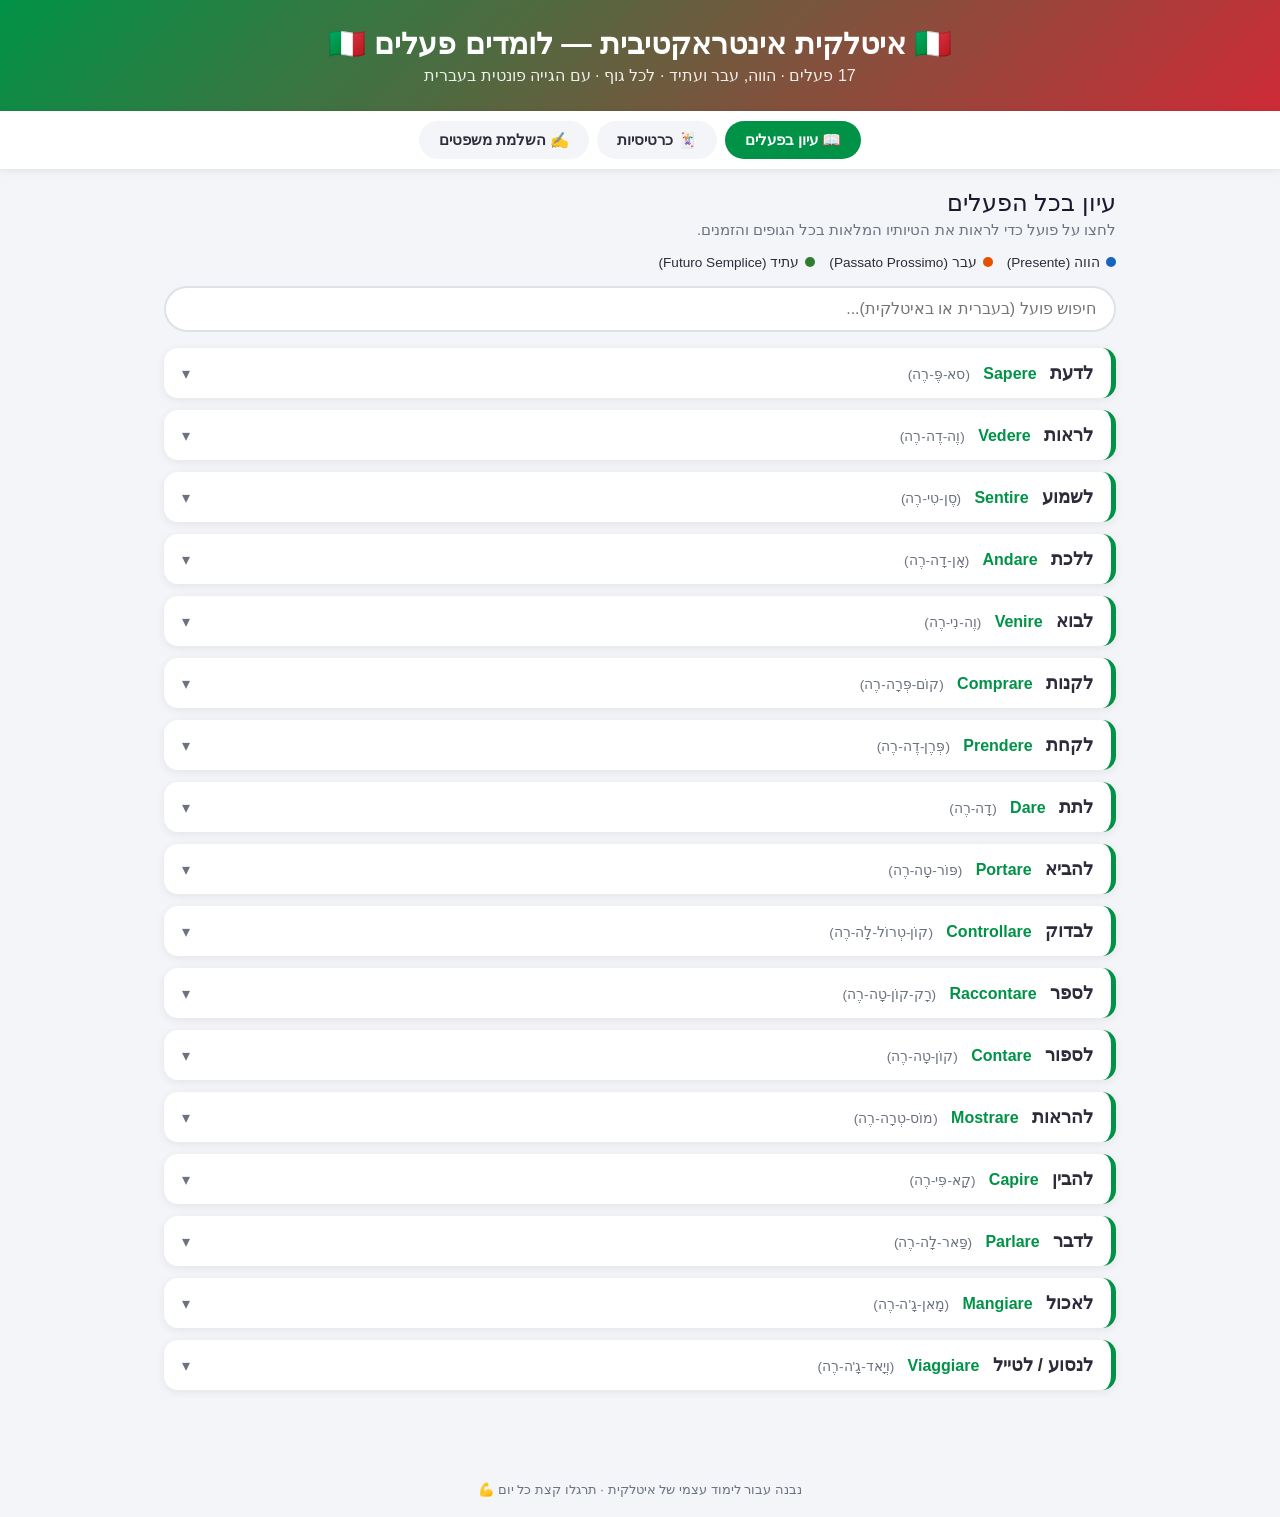
==== commit c2df1288: "Add interactive Italian verb learning app Single-page HTML app built from the Italian-learning docs " ====
--- a/index.html
+++ b/index.html
@@ -1,1440 +1,603 @@
 <!DOCTYPE html>
 <html lang="he" dir="rtl">
 <head>
-    <meta charset="UTF-8">
-    <meta name="viewport" content="width=device-width, initial-scale=1.0">
-    <title>בולגריה 2024 - מדריך טיול אינטראקטיבי</title>
-    <style>
-        * { margin: 0; padding: 0; box-sizing: border-box; }
-
-        body {
-            font-family: 'Segoe UI', Arial, sans-serif;
-            background: #f5f2ee;
-            color: #2c2c2c;
-            direction: rtl;
-        }
-
-        /* ===== HEADER ===== */
-        .site-header {
-            background: linear-gradient(135deg, #1a3a1e 0%, #2c5530 60%, #4a90a4 100%);
-            color: white;
-            padding: 50px 20px 40px;
-            text-align: center;
-            position: relative;
-            overflow: hidden;
-        }
-        .site-header::before {
-            content: '🏔️';
-            position: absolute;
-            font-size: 260px;
-            opacity: 0.04;
-            top: -50px;
-            right: -30px;
-            pointer-events: none;
-        }
-        .site-header h1 {
-            font-size: 2.8rem;
-            margin-bottom: 8px;
-            text-shadow: 2px 2px 6px rgba(0,0,0,0.4);
-        }
-        .site-header .subtitle {
-            font-size: 1.15rem;
-            opacity: 0.9;
-            margin-bottom: 12px;
-        }
-        .date-badge {
-            display: inline-block;
-            background: rgba(255,255,255,0.18);
-            border: 1px solid rgba(255,255,255,0.4);
-            border-radius: 20px;
-            padding: 6px 18px;
-            font-size: 0.95rem;
-        }
-
-        /* ===== TABLE OF CONTENTS ===== */
-        .toc-section {
-            max-width: 960px;
-            margin: 35px auto 10px;
-            padding: 0 20px;
-        }
-        .toc-title {
-            font-size: 1.9rem;
-            color: #2c5530;
-            text-align: center;
-            border-bottom: 3px solid #c9a84c;
-            padding-bottom: 12px;
-            margin-bottom: 22px;
-        }
-        .toc-grid {
-            display: grid;
-            grid-template-columns: repeat(auto-fill, minmax(240px, 1fr));
-            gap: 14px;
-        }
-        .toc-card {
-            background: white;
-            border-radius: 13px;
-            padding: 16px 18px;
-            cursor: pointer;
-            border: 2px solid transparent;
-            box-shadow: 0 2px 10px rgba(0,0,0,0.07);
-            transition: all 0.25s ease;
-            text-decoration: none;
-            color: inherit;
-            display: flex;
-            align-items: flex-start;
-            gap: 13px;
-        }
-        .toc-card:hover {
-            border-color: #2c5530;
-            transform: translateY(-4px);
-            box-shadow: 0 8px 22px rgba(44,85,48,0.18);
-        }
-        .toc-card .card-icon { font-size: 2rem; flex-shrink: 0; line-height: 1; }
-        .toc-card .card-text .num { font-size: 0.75rem; color: #4a90a4; font-weight: 700; text-transform: uppercase; }
-        .toc-card .card-text h3 { font-size: 0.97rem; color: #2c5530; margin: 3px 0; line-height: 1.35; }
-        .toc-card .card-text .date { font-size: 0.78rem; color: #999; }
-
-        /* ===== CHAPTERS ===== */
-        .chapters-container {
-            max-width: 960px;
-            margin: 0 auto;
-            padding: 10px 20px 70px;
-        }
-        .chapter {
-            margin-bottom: 28px;
-            border-radius: 16px;
-            overflow: hidden;
-            box-shadow: 0 3px 18px rgba(0,0,0,0.09);
-        }
-        .chapter-header {
-            background: linear-gradient(135deg, #2c5530, #4a90a4);
-            color: white;
-            padding: 20px 26px;
-            display: flex;
-            align-items: center;
-            gap: 16px;
-        }
-        .chapter-header.warn-header { background: linear-gradient(135deg, #7b4000, #c9a84c); }
-        .chapter-header .ch-icon { font-size: 2.1rem; }
-        .chapter-header h2 { font-size: 1.35rem; }
-        .chapter-header .ch-sub { font-size: 0.85rem; opacity: 0.88; margin-top: 3px; }
-        .chapter-body { background: white; padding: 18px 20px; }
-
-        /* ===== ACCORDION TOPICS ===== */
-        .topic {
-            border: 1px solid #e8e4dc;
-            border-radius: 10px;
-            margin-bottom: 10px;
-            overflow: hidden;
-        }
-        .topic-header {
-            padding: 13px 18px;
-            cursor: pointer;
-            display: flex;
-            justify-content: space-between;
-            align-items: center;
-            background: #f9f7f4;
-            transition: background 0.18s;
-            user-select: none;
-        }
-        .topic-header:hover { background: #f0ede6; }
-        .topic-header.active { background: #edf5ee; }
-        .topic-header h3 {
-            font-size: 0.98rem;
-            color: #2c5530;
-            display: flex;
-            align-items: center;
-            gap: 8px;
-        }
-        .topic-arrow {
-            color: #4a90a4;
-            font-size: 0.75rem;
-            transition: transform 0.28s;
-            flex-shrink: 0;
-        }
-        .topic-header.active .topic-arrow { transform: rotate(180deg); }
-        .topic-content {
-            display: none;
-            padding: 16px 18px 18px;
-            background: white;
-            border-top: 1px solid #e8e4dc;
-        }
-        .topic-content.open { display: block; }
-        .topic-content p { line-height: 1.75; color: #444; margin-bottom: 10px; }
-        .topic-content ul { margin: 8px 0 12px 0; padding-right: 22px; }
-        .topic-content ul li { margin-bottom: 6px; line-height: 1.65; color: #444; }
-
-        /* ===== HIKE STATS ===== */
-        .hike-stats {
-            display: flex;
-            gap: 10px;
-            flex-wrap: wrap;
-            margin: 12px 0;
-            align-items: center;
-        }
-        .stat-badge {
-            background: #edf5ee;
-            border: 1px solid #2c5530;
-            border-radius: 8px;
-            padding: 5px 11px;
-            font-size: 0.82rem;
-            color: #2c5530;
-        }
-        .difficulty {
-            display: inline-block;
-            padding: 4px 12px;
-            border-radius: 12px;
-            font-size: 0.8rem;
-            font-weight: 700;
-        }
-        .easy   { background: #c8e6c9; color: #1b5e20; }
-        .medium { background: #fff3e0; color: #e65100; }
-        .hard   { background: #ffcdd2; color: #b71c1c; }
-
-        /* ===== INFO BOXES ===== */
-        .info-box    { background: #fff8e1; border-right: 4px solid #c9a84c; border-radius: 8px; padding: 11px 14px; margin: 11px 0; font-size: 0.88rem; line-height: 1.6; }
-        .warning-box { background: #fff3f3; border-right: 4px solid #e53935; border-radius: 8px; padding: 11px 14px; margin: 11px 0; font-size: 0.88rem; line-height: 1.6; }
-        .tip-box     { background: #e8f5e9; border-right: 4px solid #2c5530;  border-radius: 8px; padding: 11px 14px; margin: 11px 0; font-size: 0.88rem; line-height: 1.6; }
-
-        /* ===== MAP BUTTONS ===== */
-        .map-buttons { display: flex; gap: 8px; flex-wrap: wrap; margin-top: 14px; }
-        .map-btn {
-            display: inline-flex;
-            align-items: center;
-            gap: 6px;
-            padding: 8px 14px;
-            border-radius: 8px;
-            text-decoration: none;
-            font-size: 0.82rem;
-            font-weight: 700;
-            transition: all 0.18s;
-            cursor: pointer;
-        }
-        .map-btn:hover { opacity: 0.82; transform: translateY(-2px); }
-        .btn-map   { background: #4285f4; color: white; }
-        .btn-walk  { background: #2c5530; color: white; }
-        .btn-bike  { background: #c9a84c; color: white; }
-        .btn-drive { background: #4a90a4; color: white; }
-        .btn-trail { background: #8B4513; color: white; }
-        .btn-web   { background: #9c27b0; color: white; }
-
-        /* ===== PLACE CARDS ===== */
-        .place-card {
-            background: #f9f7f4;
-            border-radius: 10px;
-            padding: 13px 15px;
-            margin: 10px 0;
-            border: 1px solid #e8e4dc;
-        }
-        .place-card h4 { color: #2c5530; margin-bottom: 5px; font-size: 0.95rem; }
-
-        /* ===== BACK TO TOP ===== */
-        .back-to-top {
-            display: block;
-            text-align: center;
-            margin-top: 14px;
-            color: #4a90a4;
-            text-decoration: none;
-            font-size: 0.83rem;
-        }
-        .back-to-top:hover { text-decoration: underline; }
-
-        /* ===== FOOTER ===== */
-        footer {
-            background: #2c5530;
-            color: white;
-            text-align: center;
-            padding: 30px 20px;
-        }
-        footer p { margin-bottom: 5px; }
-        footer a { color: #c9a84c; }
-
-        /* ===== RESPONSIVE ===== */
-        @media (max-width: 600px) {
-            .site-header h1 { font-size: 1.9rem; }
-            .toc-grid { grid-template-columns: 1fr 1fr; }
-            .chapter-header h2 { font-size: 1.1rem; }
-            .map-buttons { gap: 6px; }
-        }
-        @media (max-width: 380px) {
-            .toc-grid { grid-template-columns: 1fr; }
-        }
-    </style>
+<meta charset="UTF-8">
+<meta name="viewport" content="width=device-width, initial-scale=1.0">
+<title>איטלקית אינטראקטיבית — לומדים פעלים</title>
+<style>
+  :root{
+    --green:#009246; --white:#ffffff; --red:#CE2B37;
+    --dark:#1a1a2e; --ink:#2c2c3a;
+    --present:#1565C0; --past:#E65100; --future:#2E7D32;
+    --bg:#f3f5f8; --card:#ffffff; --muted:#6b7280;
+    --ok:#2E7D32; --bad:#C62828;
+  }
+  *{box-sizing:border-box; margin:0; padding:0;}
+  body{
+    font-family:'Segoe UI', Tahoma, Arial, sans-serif;
+    background:var(--bg); color:var(--ink); direction:rtl; min-height:100vh;
+  }
+  header{
+    background:linear-gradient(135deg,var(--green),var(--red));
+    color:#fff; padding:26px 18px; text-align:center;
+    box-shadow:0 3px 14px rgba(0,0,0,.2);
+  }
+  header h1{font-size:1.9em; margin-bottom:4px;}
+  header p{opacity:.9; font-size:1em;}
+  nav{
+    background:#fff; display:flex; justify-content:center; gap:8px;
+    padding:10px; flex-wrap:wrap; position:sticky; top:0; z-index:50;
+    box-shadow:0 2px 8px rgba(0,0,0,.08);
+  }
+  nav button{
+    padding:10px 20px; border:none; background:var(--bg); border-radius:24px;
+    cursor:pointer; font-size:.95em; font-family:inherit; font-weight:600;
+    transition:all .25s; color:var(--ink);
+  }
+  nav button.active{background:var(--green); color:#fff;}
+  nav button:hover:not(.active){background:#e2e6ee;}
+  main{max-width:980px; margin:0 auto; padding:20px 14px 60px;}
+  section{display:none; animation:fade .3s ease;}
+  section.active{display:block;}
+  @keyframes fade{from{opacity:0; transform:translateY(8px);} to{opacity:1; transform:translateY(0);}}
+  .section-title{font-size:1.5em; margin-bottom:4px; color:var(--dark);}
+  .section-sub{color:var(--muted); margin-bottom:16px; font-size:.92em;}
+
+  /* Browse */
+  .search-box{
+    width:100%; padding:12px 18px; border:2px solid #dde1e8; border-radius:24px;
+    font-size:1em; outline:none; margin-bottom:16px; direction:rtl; font-family:inherit;
+  }
+  .search-box:focus{border-color:var(--green);}
+  .verb-card{
+    background:var(--card); border-radius:14px; margin-bottom:12px; overflow:hidden;
+    box-shadow:0 2px 10px rgba(0,0,0,.07); border-right:5px solid var(--green);
+  }
+  .verb-head{
+    display:flex; justify-content:space-between; align-items:center; gap:10px;
+    padding:14px 18px; cursor:pointer; user-select:none;
+  }
+  .verb-head:hover{background:#f8faf9;}
+  .verb-head .heb{font-weight:700; font-size:1.15em;}
+  .verb-head .ita{color:var(--green); font-weight:600;}
+  .verb-head .phon{color:var(--muted); font-size:.85em;}
+  .verb-head .arrow{transition:transform .25s; color:var(--muted);}
+  .verb-card.open .arrow{transform:rotate(180deg);}
+  .conj-wrap{display:none; padding:0 14px 16px;}
+  .verb-card.open .conj-wrap{display:block;}
+  table.conj{width:100%; border-collapse:collapse; font-size:.86em;}
+  table.conj th, table.conj td{padding:8px 6px; text-align:center; border-bottom:1px solid #eef0f4;}
+  table.conj th{background:#f5f6fa; font-weight:700;}
+  table.conj td small{display:block; color:var(--muted); font-size:.82em; margin-top:2px;}
+  tr.tense-present td:first-child{color:var(--present); font-weight:700;}
+  tr.tense-past td:first-child{color:var(--past); font-weight:700;}
+  tr.tense-future td:first-child{color:var(--future); font-weight:700;}
+  .legend{display:flex; gap:14px; flex-wrap:wrap; margin-bottom:16px; font-size:.85em;}
+  .legend span{display:flex; align-items:center; gap:6px;}
+  .dot{width:10px; height:10px; border-radius:50%; display:inline-block;}
+
+  /* Flashcards */
+  .fc-controls{display:flex; gap:10px; flex-wrap:wrap; margin-bottom:18px; align-items:center;}
+  select{padding:9px 14px; border-radius:20px; border:2px solid #dde1e8; font-family:inherit; font-size:.9em; background:#fff;}
+  .flashcard-wrap{display:flex; flex-direction:column; align-items:center; gap:16px;}
+  .flashcard{width:100%; max-width:460px; height:220px; perspective:1200px; cursor:pointer;}
+  .flashcard-inner{position:relative; width:100%; height:100%; transition:transform .6s; transform-style:preserve-3d;}
+  .flashcard.flipped .flashcard-inner{transform:rotateY(180deg);}
+  .fc-front, .fc-back{
+    position:absolute; inset:0; backface-visibility:hidden; border-radius:18px;
+    display:flex; flex-direction:column; align-items:center; justify-content:center;
+    padding:20px; text-align:center; box-shadow:0 10px 26px rgba(0,0,0,.16);
+  }
+  .fc-front{background:linear-gradient(135deg,var(--present),#1e88e5); color:#fff;}
+  .fc-back{background:linear-gradient(135deg,var(--red),#c0392b); color:#fff; transform:rotateY(180deg);}
+  .fc-label{font-size:.8em; opacity:.85; margin-bottom:8px;}
+  .fc-word{font-size:1.7em; font-weight:800;}
+  .fc-pron{font-size:1em; margin-top:8px; opacity:.9;}
+  .fc-hint{font-size:.78em; opacity:.7; margin-top:14px;}
+  .btns{display:flex; gap:10px; flex-wrap:wrap; justify-content:center;}
+  .btn{padding:10px 22px; border:none; border-radius:22px; cursor:pointer; font-size:.92em; font-family:inherit; font-weight:600; transition:.2s;}
+  .btn-green{background:var(--green); color:#fff;}
+  .btn-red{background:var(--red); color:#fff;}
+  .btn-gray{background:#6c757d; color:#fff;}
+  .btn:hover{opacity:.87; transform:translateY(-1px);}
+  .fc-counter{color:var(--muted); font-size:.88em;}
+
+  /* Cloze */
+  .score-bar{display:flex; justify-content:space-between; align-items:center; margin-bottom:14px; flex-wrap:wrap; gap:10px;}
+  .score-pill{background:#fff; padding:8px 16px; border-radius:20px; box-shadow:0 2px 8px rgba(0,0,0,.08); font-size:.88em; font-weight:600;}
+  .cloze-card{background:#fff; border-radius:16px; padding:24px; box-shadow:0 3px 16px rgba(0,0,0,.08);}
+  .cloze-meta{font-size:.82em; color:var(--muted); margin-bottom:10px;}
+  .cloze-he{font-size:1.05em; margin-bottom:14px; line-height:1.6;}
+  .cloze-it{font-size:1.25em; font-weight:600; direction:ltr; text-align:center; color:var(--dark); margin-bottom:18px; line-height:1.6;}
+  .cloze-it .blank{display:inline-block; min-width:90px; border-bottom:2px solid var(--green);}
+  .answer-row{display:flex; gap:10px; margin-bottom:10px;}
+  .answer-row input{
+    flex:1; padding:12px 14px; border-radius:10px; border:2px solid #dde1e8;
+    font-size:1.05em; direction:ltr; font-family:inherit;
+  }
+  .answer-row input:focus{outline:none; border-color:var(--green);}
+  .feedback{padding:10px 14px; border-radius:10px; margin-bottom:10px; font-weight:600; display:none;}
+  .feedback.ok{display:block; background:#e8f5e9; color:var(--ok);}
+  .feedback.bad{display:block; background:#fdecea; color:var(--bad);}
+  .feedback .correct-ans{direction:ltr; display:inline-block;}
+
+  footer{text-align:center; padding:20px; color:var(--muted); font-size:.82em;}
+</style>
 </head>
 <body>
 
-<!-- ===================== HEADER ===================== -->
-<header class="site-header">
-    <h1>🏔️ בולגריה 2024</h1>
-    <p class="subtitle">מדריך טיול אינטראקטיבי · הרי פירין ורילה</p>
-    <div class="date-badge">24 יוני – 3 יולי 2024</div>
+<header>
+  <h1>🇮🇹 איטלקית אינטראקטיבית — לומדים פעלים 🇮🇹</h1>
+  <p>17 פעלים · הווה, עבר ועתיד · לכל גוף · עם הגייה פונטית בעברית</p>
 </header>
 
-<!-- ===================== TOC ===================== -->
-<section class="toc-section" id="top">
-    <h2 class="toc-title">📋 תוכן עניינים</h2>
-    <div class="toc-grid">
-
-        <a href="#ch1" class="toc-card">
-            <span class="card-icon">🏘️</span>
-            <div class="card-text">
-                <div class="num">פרק 1</div>
-                <h3>בנסקו – העיר</h3>
-                <div class="date">24–27.6</div>
-            </div>
-        </a>
-
-        <a href="#ch2" class="toc-card">
-            <span class="card-icon">🚡</span>
-            <div class="card-text">
-                <div class="num">פרק 2</div>
-                <h3>רכבל לבזבוג – הרי פירין</h3>
-                <div class="date">25.6</div>
-            </div>
-        </a>
-
-        <a href="#ch3" class="toc-card">
-            <span class="card-icon">⛰️</span>
-            <div class="card-text">
-                <div class="num">פרק 3</div>
-                <h3>בקתת ויהרן, אגם אקוטו, העץ העתיק</h3>
-                <div class="date">26.6</div>
-            </div>
-        </a>
-
-        <a href="#ch4" class="toc-card">
-            <span class="card-icon">🏔️</span>
-            <div class="card-text">
-                <div class="num">פרק 4</div>
-                <h3>פסגת ויהרן ואגמי בנדרישקי</h3>
-                <div class="date">הרי פירין</div>
-            </div>
-        </a>
-
-        <a href="#ch5" class="toc-card">
-            <span class="card-icon">⛪</span>
-            <div class="card-text">
-                <div class="num">פרק 5</div>
-                <h3>מנזר רילה ומפלי סקאקוויצה</h3>
-                <div class="date">27.6</div>
-            </div>
-        </a>
-
-        <a href="#ch6" class="toc-card">
-            <span class="card-icon">🌉</span>
-            <div class="card-text">
-                <div class="num">פרק 6</div>
-                <h3>אקו-טריל הגשרים</h3>
-                <div class="date">28.6</div>
-            </div>
-        </a>
-
-        <a href="#ch7" class="toc-card">
-            <span class="card-icon">♨️</span>
-            <div class="card-text">
-                <div class="num">פרק 7</div>
-                <h3>ספא ומעיינות חמים</h3>
-                <div class="date">28.6</div>
-            </div>
-        </a>
-
-        <a href="#ch8" class="toc-card">
-            <span class="card-icon">🏔️</span>
-            <div class="card-text">
-                <div class="num">פרק 8</div>
-                <h3>הר מוסלה</h3>
-                <div class="date">29.6</div>
-            </div>
-        </a>
-
-        <a href="#ch9" class="toc-card">
-            <span class="card-icon">🏞️</span>
-            <div class="card-text">
-                <div class="num">פרק 9</div>
-                <h3>שבעת אגמי רילה</h3>
-                <div class="date">30.6</div>
-            </div>
-        </a>
-
-        <a href="#ch10" class="toc-card">
-            <span class="card-icon">🌿</span>
-            <div class="card-text">
-                <div class="num">פרק 10</div>
-                <h3>הר ויטושה וגשרי הזהב</h3>
-                <div class="date">1.7</div>
-            </div>
-        </a>
-
-        <a href="#ch11" class="toc-card">
-            <span class="card-icon">🏛️</span>
-            <div class="card-text">
-                <div class="num">פרק 11</div>
-                <h3>סופיה</h3>
-                <div class="date">2–3.7</div>
-            </div>
-        </a>
-
-        <a href="#ch12" class="toc-card">
-            <span class="card-icon">🎨</span>
-            <div class="card-text">
-                <div class="num">פרק 12</div>
-                <h3>פלובדיב וסביבה</h3>
-                <div class="date">כללי</div>
-            </div>
-        </a>
-
-        <a href="#ch13" class="toc-card">
-            <span class="card-icon">🏙️</span>
-            <div class="card-text">
-                <div class="num">פרק 13</div>
-                <h3>סמוקוב ואגם בטאק</h3>
-                <div class="date">כללי</div>
-            </div>
-        </a>
-
-        <a href="#ch14" class="toc-card">
-            <span class="card-icon">🚗</span>
-            <div class="card-text">
-                <div class="num">פרק 14</div>
-                <h3>טיפים – רכב ונסיעה</h3>
-                <div class="date">⚠️ חשוב!</div>
-            </div>
-        </a>
-
+<nav>
+  <button class="active" data-sec="browse">📖 עיון בפעלים</button>
+  <button data-sec="flash">🃏 כרטיסיות</button>
+  <button data-sec="cloze">✍️ השלמת משפטים</button>
+</nav>
+
+<main>
+
+  <!-- ================= BROWSE ================= -->
+  <section id="browse" class="active">
+    <div class="section-title">עיון בכל הפעלים</div>
+    <div class="section-sub">לחצו על פועל כדי לראות את הטיותיו המלאות בכל הגופים והזמנים.</div>
+    <div class="legend">
+      <span><span class="dot" style="background:var(--present)"></span> הווה (Presente)</span>
+      <span><span class="dot" style="background:var(--past)"></span> עבר (Passato Prossimo)</span>
+      <span><span class="dot" style="background:var(--future)"></span> עתיד (Futuro Semplice)</span>
     </div>
-</section>
-
-<!-- ===================== CHAPTERS ===================== -->
-<div class="chapters-container">
-
-    <!-- ===== CH 1: BANSKO ===== -->
-    <div class="chapter" id="ch1">
-        <div class="chapter-header">
-            <span class="ch-icon">🏘️</span>
-            <div>
-                <h2>פרק 1: בנסקו – העיר</h2>
-                <div class="ch-sub">24–27 יוני · Bansko · בסיס ההרים של הרי פירין</div>
-            </div>
+    <input class="search-box" id="searchBox" placeholder="חיפוש פועל (בעברית או באיטלקית)...">
+    <div id="verbList"></div>
+  </section>
+
+  <!-- ================= FLASHCARDS ================= -->
+  <section id="flash">
+    <div class="section-title">כרטיסיות לתרגול הטיות</div>
+    <div class="section-sub">בחרו פועל וזמן, נחשו את ההטיה הנכונה ואז הפכו את הכרטיס לבדיקה.</div>
+    <div class="fc-controls">
+      <select id="fcVerb"></select>
+      <select id="fcTense">
+        <option value="all">כל הזמנים</option>
+        <option value="p">הווה</option>
+        <option value="pp">עבר</option>
+        <option value="f">עתיד</option>
+      </select>
+      <button class="btn btn-gray" id="fcShuffle">🔀 ערבוב מחדש</button>
+    </div>
+    <div class="flashcard-wrap">
+      <div class="flashcard" id="flashcard">
+        <div class="flashcard-inner">
+          <div class="fc-front">
+            <div class="fc-label" id="fcFrontLabel">גוף · זמן</div>
+            <div class="fc-word" id="fcFrontWord">...</div>
+            <div class="fc-hint">לחצו כדי להפוך ולבדוק</div>
+          </div>
+          <div class="fc-back">
+            <div class="fc-label">איטלקית</div>
+            <div class="fc-word" id="fcBackWord">...</div>
+            <div class="fc-pron" id="fcBackPhon">...</div>
+          </div>
         </div>
-        <div class="chapter-body">
-
-            <div class="topic">
-                <div class="topic-header" onclick="toggleTopic(this)">
-                    <h3>🏰 טיול בעיר העתיקה</h3>
-                    <span class="topic-arrow">▼</span>
-                </div>
-                <div class="topic-content">
-                    <p>בנסקו היא עיר יפהפייה עם בתים עתיקים וסמטאות קסומות. כדאי לטייל הן במרכז הרחוב הראשי (מדרחוב) והן מחוץ למרכז – הסמטאות היפות מחוץ לאזור המרכזי שוות לא פחות!</p>
-                    <ul>
-                        <li>🏠 בתים עתיקים ורחובות ציוריים</li>
-                        <li>🚶 המדרחוב הראשי – מהמלון נוסעים כ-1.5 ק"מ לכיוון מטה</li>
-                        <li>🅿️ חפשו חניה ללא תשלום</li>
-                        <li>❄️ שימו לב: מלונות רבים ללא מזגן – אפשר לבקש מאוורר</li>
-                    </ul>
-                    <div class="tip-box">💡 <strong>טיפ:</strong> בנסקו מאוד יפה וכדאי לטייל גם מחוץ למרכז – צאו לחקור את הסמטאות!</div>
-                    <div class="map-buttons">
-                        <a href="https://maps.google.com/?q=Bansko+Old+Town+Bulgaria" target="_blank" class="map-btn btn-map">📍 מפה</a>
-                        <a href="https://www.google.com/maps/dir/?api=1&destination=Bansko+Old+Town+Bulgaria&travelmode=walking" target="_blank" class="map-btn btn-walk">🚶 ניווט הליכה</a>
-                        <a href="https://www.google.com/maps/dir/?api=1&destination=Bansko+Old+Town+Bulgaria&travelmode=bicycling" target="_blank" class="map-btn btn-bike">🚲 ניווט אופניים</a>
-                    </div>
-                </div>
-            </div>
-
-            <div class="topic">
-                <div class="topic-header" onclick="toggleTopic(this)">
-                    <h3>🏨 מלונות מומלצים בבנסקו</h3>
-                    <span class="topic-arrow">▼</span>
-                </div>
-                <div class="topic-content">
-                    <div class="place-card">
-                        <h4>🏨 Hotel Saint George Palace</h4>
-                        <p>מלון מומלץ בבנסקו, קרוב לעיר העתיקה ולאזור ההרים.</p>
-                        <div class="map-buttons">
-                            <a href="https://maps.google.com/?q=Saint+George+Palace+Hotel+Bansko+Bulgaria" target="_blank" class="map-btn btn-map">📍 מפה</a>
-                            <a href="https://www.google.com/maps/dir/?api=1&destination=Saint+George+Palace+Hotel+Bansko+Bulgaria&travelmode=driving" target="_blank" class="map-btn btn-drive">🚗 ניווט</a>
-                        </div>
-                    </div>
-                    <div class="place-card">
-                        <h4>🏨 Hotel Rahoff</h4>
-                        <p>מלון כולל ארוחת בוקר, אופציה נוספת לשהייה בבנסקו.</p>
-                        <div class="map-buttons">
-                            <a href="https://maps.google.com/?q=Hotel+Rahoff+Bansko+Bulgaria" target="_blank" class="map-btn btn-map">📍 מפה</a>
-                            <a href="https://www.google.com/maps/dir/?api=1&destination=Hotel+Rahoff+Bansko+Bulgaria&travelmode=driving" target="_blank" class="map-btn btn-drive">🚗 ניווט</a>
-                        </div>
-                    </div>
-                </div>
-            </div>
-
-            <div class="topic">
-                <div class="topic-header" onclick="toggleTopic(this)">
-                    <h3>🍽️ מסעדות מומלצות בבנסקו</h3>
-                    <span class="topic-arrow">▼</span>
-                </div>
-                <div class="topic-content">
-                    <div class="place-card">
-                        <h4>🍝 Casa di Papi</h4>
-                        <p>מסעדה מעולה על הנהר עם תפריט מגוון. אוכל טעים ולא יקר! מומלץ מאוד.</p>
-                        <div class="map-buttons">
-                            <a href="https://maps.google.com/?q=Casa+di+Papi+Bansko+Bulgaria" target="_blank" class="map-btn btn-map">📍 מפה</a>
-                            <a href="https://www.google.com/maps/dir/?api=1&destination=Casa+di+Papi+Bansko+Bulgaria&travelmode=walking" target="_blank" class="map-btn btn-walk">🚶 ניווט הליכה</a>
-                        </div>
-                    </div>
-                </div>
-            </div>
-
-            <div class="topic">
-                <div class="topic-header" onclick="toggleTopic(this)">
-                    <h3>🗼 מגדל רזלוג (Razlog Tower)</h3>
-                    <span class="topic-arrow">▼</span>
-                </div>
-                <div class="topic-content">
-                    <p>מגדל תצפית עם 337 מדרגות, המציע נוף מרהיב על העמק. הליכה יפה לאורך הרכס.</p>
-                    <div class="hike-stats">
-                        <div class="stat-badge">🪜 337 מדרגות</div>
-                        <div class="stat-badge">👁️ תצפית על העמק</div>
-                    </div>
-                    <div class="map-buttons">
-                        <a href="https://maps.google.com/?q=Razlog+Tower+Bulgaria" target="_blank" class="map-btn btn-map">📍 מגדל רזלוג</a>
-                        <a href="https://www.google.com/maps/dir/?api=1&destination=Razlog+Tower+Bulgaria&travelmode=driving" target="_blank" class="map-btn btn-drive">🚗 ניווט</a>
-                        <a href="https://www.google.com/maps/dir/?api=1&destination=Razlog+Tower+Bulgaria&travelmode=walking" target="_blank" class="map-btn btn-walk">🚶 הליכה</a>
-                    </div>
-                </div>
-            </div>
-
-            <a href="#top" class="back-to-top">↑ חזרה לתוכן עניינים</a>
+      </div>
+      <div class="fc-counter" id="fcCounter">כרטיס 1 מתוך 1</div>
+      <div class="btns">
+        <button class="btn btn-gray" id="fcPrev">⏮ קודם</button>
+        <button class="btn btn-green" id="fcFlip">↻ הפוך כרטיס</button>
+        <button class="btn btn-red" id="fcNext">הבא ⏭</button>
+      </div>
+    </div>
+  </section>
+
+  <!-- ================= CLOZE ================= -->
+  <section id="cloze">
+    <div class="section-title">השלמת משפטים</div>
+    <div class="section-sub">השלימו את הפועל החסר במשפט האיטלקי, בהתאם לגוף ולזמן המצוינים.</div>
+    <div class="fc-controls">
+      <select id="clzVerb"></select>
+      <button class="btn btn-gray" id="clzShuffle">🔀 ערבוב מחדש</button>
+    </div>
+    <div class="score-bar">
+      <div class="score-pill">✅ נכונות: <span id="clzCorrect">0</span></div>
+      <div class="score-pill">📝 סה"כ: <span id="clzTotal">0</span></div>
+      <div class="score-pill">🔥 רצף: <span id="clzStreak">0</span></div>
+    </div>
+    <div class="cloze-card">
+      <div class="cloze-meta" id="clzMeta">...</div>
+      <div class="cloze-he" id="clzHe">...</div>
+      <div class="cloze-it" id="clzIt">...</div>
+      <div class="answer-row">
+        <input type="text" id="clzInput" placeholder="הקלידו את הפועל המתאים באיטלקית..." autocomplete="off">
+        <button class="btn btn-green" id="clzCheck">בדיקה</button>
+      </div>
+      <div class="feedback" id="clzFeedback"></div>
+      <div class="btns">
+        <button class="btn btn-gray" id="clzReveal">💡 הצג תשובה</button>
+        <button class="btn btn-red" id="clzNext">הבא ⏭</button>
+      </div>
+    </div>
+  </section>
+
+</main>
+
+<footer>נבנה עבור לימוד עצמי של איטלקית · תרגלו קצת כל יום 💪</footer>
+
+<script>
+/* ---------- DATA ----------
+   persons order: io, tu, lui/lei, noi, voi, loro
+   each field is "italianForm|תעתיק עברי"
+*/
+const VERBS = [
+{it:"Sapere", he:"לדעת", inf:"סא-פֶּ-רֶה",
+ p:["so|סוֹ","sai|סָאי","sa|סָא","sappiamo|סָא-פְּיָא-מוֹ","sapete|סָא-פֶּ-טֶה","sanno|סָאנ-נוֹ"],
+ pp:["ho saputo|אוֹ סָא-פּוּ-טוֹ","hai saputo|איי סָא-פּוּ-טוֹ","ha saputo|אָה סָא-פּוּ-טוֹ","abbiamo saputo|אָבּ-בְּיָא-מוֹ סָא-פּוּ-טוֹ","avete saputo|אָ-וֶה-טֶה סָא-פּוּ-טוֹ","hanno saputo|אָנ-נוֹ סָא-פּוּ-טוֹ"],
+ f:["saprò|סָא-פְּרוֹ","saprai|סָא-פְּרָאי","saprà|סָא-פְּרָא","sapremo|סָא-פְּרֶה-מוֹ","saprete|סָא-פְּרֶה-טֶה","sapranno|סָא-פְּרָאנ-נוֹ"]},
+{it:"Vedere", he:"לראות", inf:"וֶה-דֶה-רֶה",
+ p:["vedo|וֶה-דוֹ","vedi|וֶה-דִי","vede|וֶה-דֶה","vediamo|וֶה-דְיָא-מוֹ","vedete|וֶה-דֶה-טֶה","vedono|וֶה-דוֹ-נוֹ"],
+ pp:["ho visto|אוֹ וִיס-טוֹ","hai visto|איי וִיס-טוֹ","ha visto|אָה וִיס-טוֹ","abbiamo visto|אָבּ-בְּיָא-מוֹ וִיס-טוֹ","avete visto|אָ-וֶה-טֶה וִיס-טוֹ","hanno visto|אָנ-נוֹ וִיס-טוֹ"],
+ f:["vedrò|וֶה-דְרוֹ","vedrai|וֶה-דְרָאי","vedrà|וֶה-דְרָא","vedremo|וֶה-דְרֶה-מוֹ","vedrete|וֶה-דְרֶה-טֶה","vedranno|וֶה-דְרָאנ-נוֹ"]},
+{it:"Sentire", he:"לשמוע", inf:"סֶן-טִי-רֶה",
+ p:["sento|סֶן-טוֹ","senti|סֶן-טִי","sente|סֶן-טֶה","sentiamo|סֶן-טְיָא-מוֹ","sentite|סֶן-טִי-טֶה","sentono|סֶן-טוֹ-נוֹ"],
+ pp:["ho sentito|אוֹ סֶן-טִי-טוֹ","hai sentito|איי סֶן-טִי-טוֹ","ha sentito|אָה סֶן-טִי-טוֹ","abbiamo sentito|אָבּ-בְּיָא-מוֹ סֶן-טִי-טוֹ","avete sentito|אָ-וֶה-טֶה סֶן-טִי-טוֹ","hanno sentito|אָנ-נוֹ סֶן-טִי-טוֹ"],
+ f:["sentirò|סֶן-טִי-רוֹ","sentirai|סֶן-טִי-רָאי","sentirà|סֶן-טִי-רָא","sentiremo|סֶן-טִי-רֶה-מוֹ","sentirete|סֶן-טִי-רֶה-טֶה","sentiranno|סֶן-טִי-רָאנ-נוֹ"]},
+{it:"Andare", he:"ללכת", inf:"אָן-דָה-רֶה",
+ p:["vado|וָא-דוֹ","vai|וָאי","va|וָא","andiamo|אָן-דְיָא-מוֹ","andate|אָן-דָה-טֶה","vanno|וָאנ-נוֹ"],
+ pp:["sono andato/a|סוֹ-נוֹ אָן-דָה-טוֹ/טָה","sei andato/a|סֶיי אָן-דָה-טוֹ/טָה","è andato/a|אֶה אָן-דָה-טוֹ/טָה","siamo andati/e|סְיָא-מוֹ אָן-דָה-טִי/טֶה","siete andati/e|סְיֶה-טֶה אָן-דָה-טִי/טֶה","sono andati/e|סוֹ-נוֹ אָן-דָה-טִי/טֶה"],
+ f:["andrò|אָן-דְרוֹ","andrai|אָן-דְרָאי","andrà|אָן-דְרָא","andremo|אָן-דְרֶה-מוֹ","andrete|אָן-דְרֶה-טֶה","andranno|אָן-דְרָאנ-נוֹ"]},
+{it:"Venire", he:"לבוא", inf:"וֶה-נִי-רֶה",
+ p:["vengo|וֶנ-גוֹ","vieni|וְיֶה-נִי","viene|וְיֶה-נֶה","veniamo|וֶה-נְיָא-מוֹ","venite|וֶה-נִי-טֶה","vengono|וֶנ-גוֹ-נוֹ"],
+ pp:["sono venuto/a|סוֹ-נוֹ וֶה-נוּ-טוֹ/טָה","sei venuto/a|סֶיי וֶה-נוּ-טוֹ/טָה","è venuto/a|אֶה וֶה-נוּ-טוֹ/טָה","siamo venuti/e|סְיָא-מוֹ וֶה-נוּ-טִי/טֶה","siete venuti/e|סְיֶה-טֶה וֶה-נוּ-טִי/טֶה","sono venuti/e|סוֹ-נוֹ וֶה-נוּ-טִי/טֶה"],
+ f:["verrò|וֶר-רוֹ","verrai|וֶר-רָאי","verrà|וֶר-רָא","verremo|וֶר-רֶה-מוֹ","verrete|וֶר-רֶה-טֶה","verranno|וֶר-רָאנ-נוֹ"]},
+{it:"Comprare", he:"לקנות", inf:"קוֹם-פְּרָה-רֶה",
+ p:["compro|קוֹם-פְּרוֹ","compri|קוֹם-פְּרִי","compra|קוֹם-פְּרָה","compriamo|קוֹם-פְּרְיָא-מוֹ","comprate|קוֹם-פְּרָה-טֶה","comprano|קוֹם-פְּרָה-נוֹ"],
+ pp:["ho comprato|אוֹ קוֹם-פְּרָה-טוֹ","hai comprato|איי קוֹם-פְּרָה-טוֹ","ha comprato|אָה קוֹם-פְּרָה-טוֹ","abbiamo comprato|אָבּ-בְּיָא-מוֹ קוֹם-פְּרָה-טוֹ","avete comprato|אָ-וֶה-טֶה קוֹם-פְּרָה-טוֹ","hanno comprato|אָנ-נוֹ קוֹם-פְּרָה-טוֹ"],
+ f:["comprerò|קוֹם-פְּרֶה-רוֹ","comprerai|קוֹם-פְּרֶה-רָאי","comprerà|קוֹם-פְּרֶה-רָא","compreremo|קוֹם-פְּרֶה-רֶה-מוֹ","comprerete|קוֹם-פְּרֶה-רֶה-טֶה","compreranno|קוֹם-פְּרֶה-רָאנ-נוֹ"]},
+{it:"Prendere", he:"לקחת", inf:"פְּרֶן-דֶה-רֶה",
+ p:["prendo|פְּרֶן-דוֹ","prendi|פְּרֶן-דִי","prende|פְּרֶן-דֶה","prendiamo|פְּרֶן-דְיָא-מוֹ","prendete|פְּרֶן-דֶה-טֶה","prendono|פְּרֶן-דוֹ-נוֹ"],
+ pp:["ho preso|אוֹ פְּרֶה-זוֹ","hai preso|איי פְּרֶה-זוֹ","ha preso|אָה פְּרֶה-זוֹ","abbiamo preso|אָבּ-בְּיָא-מוֹ פְּרֶה-זוֹ","avete preso|אָ-וֶה-טֶה פְּרֶה-זוֹ","hanno preso|אָנ-נוֹ פְּרֶה-זוֹ"],
+ f:["prenderò|פְּרֶן-דֶה-רוֹ","prenderai|פְּרֶן-דֶה-רָאי","prenderà|פְּרֶן-דֶה-רָא","prenderemo|פְּרֶן-דֶה-רֶה-מוֹ","prenderete|פְּרֶן-דֶה-רֶה-טֶה","prenderanno|פְּרֶן-דֶה-רָאנ-נוֹ"]},
+{it:"Dare", he:"לתת", inf:"דָה-רֶה",
+ p:["do|דוֹ","dai|דָאי","dà|דָא","diamo|דְיָא-מוֹ","date|דָה-טֶה","danno|דָאנ-נוֹ"],
+ pp:["ho dato|אוֹ דָה-טוֹ","hai dato|איי דָה-טוֹ","ha dato|אָה דָה-טוֹ","abbiamo dato|אָבּ-בְּיָא-מוֹ דָה-טוֹ","avete dato|אָ-וֶה-טֶה דָה-טוֹ","hanno dato|אָנ-נוֹ דָה-טוֹ"],
+ f:["darò|דָה-רוֹ","darai|דָה-רָאי","darà|דָה-רָא","daremo|דָה-רֶה-מוֹ","darete|דָה-רֶה-טֶה","daranno|דָה-רָאנ-נוֹ"]},
+{it:"Portare", he:"להביא", inf:"פּוֹר-טָה-רֶה",
+ p:["porto|פּוֹר-טוֹ","porti|פּוֹר-טִי","porta|פּוֹר-טָה","portiamo|פּוֹר-טְיָא-מוֹ","portate|פּוֹר-טָה-טֶה","portano|פּוֹר-טָה-נוֹ"],
+ pp:["ho portato|אוֹ פּוֹר-טָה-טוֹ","hai portato|איי פּוֹר-טָה-טוֹ","ha portato|אָה פּוֹר-טָה-טוֹ","abbiamo portato|אָבּ-בְּיָא-מוֹ פּוֹר-טָה-טוֹ","avete portato|אָ-וֶה-טֶה פּוֹר-טָה-טוֹ","hanno portato|אָנ-נוֹ פּוֹר-טָה-טוֹ"],
+ f:["porterò|פּוֹר-טֶה-רוֹ","porterai|פּוֹר-טֶה-רָאי","porterà|פּוֹר-טֶה-רָא","porteremo|פּוֹר-טֶה-רֶה-מוֹ","porterete|פּוֹר-טֶה-רֶה-טֶה","porteranno|פּוֹר-טֶה-רָאנ-נוֹ"]},
+{it:"Controllare", he:"לבדוק", inf:"קוֹן-טְרוֹל-לָה-רֶה",
+ p:["controllo|קוֹן-טְרוֹל-לוֹ","controlli|קוֹן-טְרוֹל-לִי","controlla|קוֹן-טְרוֹל-לָה","controlliamo|קוֹן-טְרוֹל-לְיָא-מוֹ","controllate|קוֹן-טְרוֹל-לָה-טֶה","controllano|קוֹן-טְרוֹל-לָה-נוֹ"],
+ pp:["ho controllato|אוֹ קוֹן-טְרוֹל-לָה-טוֹ","hai controllato|איי קוֹן-טְרוֹל-לָה-טוֹ","ha controllato|אָה קוֹן-טְרוֹל-לָה-טוֹ","abbiamo controllato|אָבּ-בְּיָא-מוֹ קוֹן-טְרוֹל-לָה-טוֹ","avete controllato|אָ-וֶה-טֶה קוֹן-טְרוֹל-לָה-טוֹ","hanno controllato|אָנ-נוֹ קוֹן-טְרוֹל-לָה-טוֹ"],
+ f:["controllerò|קוֹן-טְרוֹל-לֶה-רוֹ","controllerai|קוֹן-טְרוֹל-לֶה-רָאי","controllerà|קוֹן-טְרוֹל-לֶה-רָא","controlleremo|קוֹן-טְרוֹל-לֶה-רֶה-מוֹ","controllerete|קוֹן-טְרוֹל-לֶה-רֶה-טֶה","controlleranno|קוֹן-טְרוֹל-לֶה-רָאנ-נוֹ"]},
+{it:"Raccontare", he:"לספר", inf:"רָק-קוֹן-טָה-רֶה",
+ p:["racconto|רָק-קוֹן-טוֹ","racconti|רָק-קוֹן-טִי","racconta|רָק-קוֹן-טָה","raccontiamo|רָק-קוֹן-טְיָא-מוֹ","raccontate|רָק-קוֹן-טָה-טֶה","raccontano|רָק-קוֹן-טָה-נוֹ"],
+ pp:["ho raccontato|אוֹ רָק-קוֹן-טָה-טוֹ","hai raccontato|איי רָק-קוֹן-טָה-טוֹ","ha raccontato|אָה רָק-קוֹן-טָה-טוֹ","abbiamo raccontato|אָבּ-בְּיָא-מוֹ רָק-קוֹן-טָה-טוֹ","avete raccontato|אָ-וֶה-טֶה רָק-קוֹן-טָה-טוֹ","hanno raccontato|אָנ-נוֹ רָק-קוֹן-טָה-טוֹ"],
+ f:["racconterò|רָק-קוֹן-טֶה-רוֹ","racconterai|רָק-קוֹן-טֶה-רָאי","racconterà|רָק-קוֹן-טֶה-רָא","racconteremo|רָק-קוֹן-טֶה-רֶה-מוֹ","racconterete|רָק-קוֹן-טֶה-רֶה-טֶה","racconteranno|רָק-קוֹן-טֶה-רָאנ-נוֹ"]},
+{it:"Contare", he:"לספור", inf:"קוֹן-טָה-רֶה",
+ p:["conto|קוֹן-טוֹ","conti|קוֹן-טִי","conta|קוֹן-טָה","contiamo|קוֹן-טְיָא-מוֹ","contate|קוֹן-טָה-טֶה","contano|קוֹן-טָה-נוֹ"],
+ pp:["ho contato|אוֹ קוֹן-טָה-טוֹ","hai contato|איי קוֹן-טָה-טוֹ","ha contato|אָה קוֹן-טָה-טוֹ","abbiamo contato|אָבּ-בְּיָא-מוֹ קוֹן-טָה-טוֹ","avete contato|אָ-וֶה-טֶה קוֹן-טָה-טוֹ","hanno contato|אָנ-נוֹ קוֹן-טָה-טוֹ"],
+ f:["conterò|קוֹן-טֶה-רוֹ","conterai|קוֹן-טֶה-רָאי","conterà|קוֹן-טֶה-רָא","conteremo|קוֹן-טֶה-רֶה-מוֹ","conterete|קוֹן-טֶה-רֶה-טֶה","conteranno|קוֹן-טֶה-רָאנ-נוֹ"]},
+{it:"Mostrare", he:"להראות", inf:"מוֹס-טְרָה-רֶה",
+ p:["mostro|מוֹס-טְרוֹ","mostri|מוֹס-טְרִי","mostra|מוֹס-טְרָה","mostriamo|מוֹס-טְרְיָא-מוֹ","mostrate|מוֹס-טְרָה-טֶה","mostrano|מוֹס-טְרָה-נוֹ"],
+ pp:["ho mostrato|אוֹ מוֹס-טְרָה-טוֹ","hai mostrato|איי מוֹס-טְרָה-טוֹ","ha mostrato|אָה מוֹס-טְרָה-טוֹ","abbiamo mostrato|אָבּ-בְּיָא-מוֹ מוֹס-טְרָה-טוֹ","avete mostrato|אָ-וֶה-טֶה מוֹס-טְרָה-טוֹ","hanno mostrato|אָנ-נוֹ מוֹס-טְרָה-טוֹ"],
+ f:["mostrerò|מוֹס-טְרֶה-רוֹ","mostrerai|מוֹס-טְרֶה-רָאי","mostrerà|מוֹס-טְרֶה-רָא","mostreremo|מוֹס-טְרֶה-רֶה-מוֹ","mostrerete|מוֹס-טְרֶה-רֶה-טֶה","mostreranno|מוֹס-טְרֶה-רָאנ-נוֹ"]},
+{it:"Capire", he:"להבין", inf:"קָא-פִּי-רֶה",
+ p:["capisco|קָא-פִּיס-קוֹ","capisci|קָא-פִּי-שִׁי","capisce|קָא-פִּי-שֶׁה","capiamo|קָא-פְּיָא-מוֹ","capite|קָא-פִּי-טֶה","capiscono|קָא-פִּיס-קוֹ-נוֹ"],
+ pp:["ho capito|אוֹ קָא-פִּי-טוֹ","hai capito|איי קָא-פִּי-טוֹ","ha capito|אָה קָא-פִּי-טוֹ","abbiamo capito|אָבּ-בְּיָא-מוֹ קָא-פִּי-טוֹ","avete capito|אָ-וֶה-טֶה קָא-פִּי-טוֹ","hanno capito|אָנ-נוֹ קָא-פִּי-טוֹ"],
+ f:["capirò|קָא-פִּי-רוֹ","capirai|קָא-פִּי-רָאי","capirà|קָא-פִּי-רָא","capiremo|קָא-פִּי-רֶה-מוֹ","capirete|קָא-פִּי-רֶה-טֶה","capiranno|קָא-פִּי-רָאנ-נוֹ"]},
+{it:"Parlare", he:"לדבר", inf:"פַּאר-לָה-רֶה",
+ p:["parlo|פַּאר-לוֹ","parli|פַּאר-לִי","parla|פַּאר-לָה","parliamo|פַּאר-לְיָא-מוֹ","parlate|פַּאר-לָה-טֶה","parlano|פַּאר-לָה-נוֹ"],
+ pp:["ho parlato|אוֹ פַּאר-לָה-טוֹ","hai parlato|איי פַּאר-לָה-טוֹ","ha parlato|אָה פַּאר-לָה-טוֹ","abbiamo parlato|אָבּ-בְּיָא-מוֹ פַּאר-לָה-טוֹ","avete parlato|אָ-וֶה-טֶה פַּאר-לָה-טוֹ","hanno parlato|אָנ-נוֹ פַּאר-לָה-טוֹ"],
+ f:["parlerò|פַּאר-לֶה-רוֹ","parlerai|פַּאר-לֶה-רָאי","parlerà|פַּאר-לֶה-רָא","parleremo|פַּאר-לֶה-רֶה-מוֹ","parlerete|פַּאר-לֶה-רֶה-טֶה","parleranno|פַּאר-לֶה-רָאנ-נוֹ"]},
+{it:"Mangiare", he:"לאכול", inf:"מָאן-גָ'ה-רֶה",
+ p:["mangio|מָאן-ג'וֹ","mangi|מָאן-גִ'י","mangia|מָאן-גָ'ה","mangiamo|מָאן-גָ'ה-מוֹ","mangiate|מָאן-גָ'ה-טֶה","mangiano|מָאן-גָ'ה-נוֹ"],
+ pp:["ho mangiato|אוֹ מָאן-גָ'ה-טוֹ","hai mangiato|איי מָאן-גָ'ה-טוֹ","ha mangiato|אָה מָאן-גָ'ה-טוֹ","abbiamo mangiato|אָבּ-בְּיָא-מוֹ מָאן-גָ'ה-טוֹ","avete mangiato|אָ-וֶה-טֶה מָאן-גָ'ה-טוֹ","hanno mangiato|אָנ-נוֹ מָאן-גָ'ה-טוֹ"],
+ f:["mangerò|מָאן-גֶ'ה-רוֹ","mangerai|מָאן-גֶ'ה-רָאי","mangerà|מָאן-גֶ'ה-רָא","mangeremo|מָאן-גֶ'ה-רֶה-מוֹ","mangerete|מָאן-גֶ'ה-רֶה-טֶה","mangeranno|מָאן-גֶ'ה-רָאנ-נוֹ"]},
+{it:"Viaggiare", he:"לנסוע / לטייל", inf:"וְיָאד-גָ'ה-רֶה",
+ p:["viaggio|וְיָאד-ג'וֹ","viaggi|וְיָאד-גִ'י","viaggia|וְיָאד-גָ'ה","viaggiamo|וְיָאד-גָ'ה-מוֹ","viaggiate|וְיָאד-גָ'ה-טֶה","viaggiano|וְיָאד-גָ'ה-נוֹ"],
+ pp:["ho viaggiato|אוֹ וְיָאד-גָ'ה-טוֹ","hai viaggiato|איי וְיָאד-גָ'ה-טוֹ","ha viaggiato|אָה וְיָאד-גָ'ה-טוֹ","abbiamo viaggiato|אָבּ-בְּיָא-מוֹ וְיָאד-גָ'ה-טוֹ","avete viaggiato|אָ-וֶה-טֶה וְיָאד-גָ'ה-טוֹ","hanno viaggiato|אָנ-נוֹ וְיָאד-גָ'ה-טוֹ"],
+ f:["viaggerò|וְיָאד-גֶ'ה-רוֹ","viaggerai|וְיָאד-גֶ'ה-רָאי","viaggerà|וְיָאד-גֶ'ה-רָא","viaggeremo|וְיָאד-גֶ'ה-רֶה-מוֹ","viaggerete|וְיָאד-גֶ'ה-רֶה-טֶה","viaggeranno|וְיָאד-גֶ'ה-רָאנ-נוֹ"]},
+];
+
+const PERSONS = ["Io (אני)","Tu (אתה/את)","Lui/Lei (הוא/היא)","Noi (אנחנו)","Voi (אתם/ן)","Loro (הם/ן)"];
+const TENSES = {p:"הווה (Presente)", pp:"עבר (Passato Prossimo)", f:"עתיד (Futuro Semplice)"};
+const TENSE_CLASS = {p:"tense-present", pp:"tense-past", f:"tense-future"};
+
+function parseForm(str){ const [it, phon] = str.split("|"); return {it, phon}; }
+
+/* ---------- CLOZE SENTENCE BANK ---------- */
+const CLOZE = [
+// Capire (10)
+{verb:"Capire", tense:"p", person:0, he:"(אני, הווה) אני ___ קצת איטלקית.", it:"Io ___ un po' di italiano.", ans:"capisco"},
+{verb:"Capire", tense:"p", person:1, he:"(אתה, הווה) האם אתה ___ אותי?", it:"Tu mi ___?", ans:"capisci"},
+{verb:"Capire", tense:"p", person:2, he:"(היא, הווה) היא לא ___ את השאלה.", it:"Lei non ___ la domanda.", ans:"capisce"},
+{verb:"Capire", tense:"p", person:3, he:"(אנחנו, הווה) אנחנו ___ את המורה.", it:"Noi ___ l'insegnante.", ans:"capiamo"},
+{verb:"Capire", tense:"p", person:4, he:"(אתם, הווה) האם אתם ___ למה?", it:"Voi ___ perché?", ans:"capite"},
+{verb:"Capire", tense:"p", person:5, he:"(הם, הווה) הם ___ הכל.", it:"Loro ___ tutto.", ans:"capiscono"},
+{verb:"Capire", tense:"pp", person:0, he:"(אני, עבר) אתמול ___ את השיעור.", it:"Ieri ___ la lezione.", ans:"ho capito"},
+{verb:"Capire", tense:"pp", person:4, he:"(אתם, עבר) האם ___ מה קרה?", it:"___ cosa è successo?", ans:"avete capito"},
+{verb:"Capire", tense:"f", person:0, he:"(אני, עתיד) מחר אני ___ יותר טוב.", it:"Domani ___ meglio.", ans:"capirò"},
+{verb:"Capire", tense:"f", person:5, he:"(הם, עתיד) הם ___ את הבעיה בקרוב.", it:"Loro ___ il problema presto.", ans:"capiranno"},
+// Parlare (10)
+{verb:"Parlare", tense:"p", person:0, he:"(אני, הווה) אני ___ עם אמא שלי.", it:"Io ___ con mia madre.", ans:"parlo"},
+{verb:"Parlare", tense:"p", person:1, he:"(אתה, הווה) האם אתה ___ אנגלית?", it:"Tu ___ inglese?", ans:"parli"},
+{verb:"Parlare", tense:"p", person:2, he:"(הוא, הווה) הוא ___ מהר מאוד.", it:"Lui ___ molto velocemente.", ans:"parla"},
+{verb:"Parlare", tense:"p", person:3, he:"(אנחנו, הווה) אנחנו ___ על הסרט.", it:"Noi ___ del film.", ans:"parliamo"},
+{verb:"Parlare", tense:"p", person:4, he:"(אתם, הווה) אתם ___ בשקט.", it:"Voi ___ piano.", ans:"parlate"},
+{verb:"Parlare", tense:"p", person:5, he:"(הם, הווה) הם ___ הרבה.", it:"Loro ___ molto.", ans:"parlano"},
+{verb:"Parlare", tense:"pp", person:0, he:"(אני, עבר) אתמול ___ עם דוד שלי.", it:"Ieri ___ con mio zio.", ans:"ho parlato"},
+{verb:"Parlare", tense:"pp", person:2, he:"(היא, עבר) היא ___ איתו בטלפון.", it:"Lei ___ con lui al telefono.", ans:"ha parlato"},
+{verb:"Parlare", tense:"f", person:3, he:"(אנחנו, עתיד) מחר אנחנו ___ על זה.", it:"Domani ne ___.", ans:"parleremo"},
+{verb:"Parlare", tense:"f", person:0, he:"(אני, עתיד) אני ___ איתך מאוחר יותר.", it:"Io ti ___ più tardi.", ans:"parlerò"},
+// Mangiare (10)
+{verb:"Mangiare", tense:"p", person:0, he:"(אני, הווה) אני ___ פיצה עכשיו.", it:"Io ___ una pizza adesso.", ans:"mangio"},
+{verb:"Mangiare", tense:"p", person:1, he:"(אתה, הווה) מה אתה ___?", it:"Cosa ___ tu?", ans:"mangi"},
+{verb:"Mangiare", tense:"p", person:2, he:"(היא, הווה) היא ___ תפוח.", it:"Lei ___ una mela.", ans:"mangia"},
+{verb:"Mangiare", tense:"p", person:3, he:"(אנחנו, הווה) אנחנו ___ במסעדה.", it:"Noi ___ al ristorante.", ans:"mangiamo"},
+{verb:"Mangiare", tense:"p", person:4, he:"(אתם, הווה) אתם ___ פסטה.", it:"Voi ___ la pasta.", ans:"mangiate"},
+{verb:"Mangiare", tense:"p", person:5, he:"(הם, הווה) הם ___ יחד.", it:"Loro ___ insieme.", ans:"mangiano"},
+{verb:"Mangiare", tense:"pp", person:0, he:"(אני, עבר) אתמול ___ גלידה.", it:"Ieri ___ un gelato.", ans:"ho mangiato"},
+{verb:"Mangiare", tense:"pp", person:3, he:"(אנחנו, עבר) אנחנו ___ הכל.", it:"Noi ___ tutto.", ans:"abbiamo mangiato"},
+{verb:"Mangiare", tense:"f", person:0, he:"(אני, עתיד) מחר אני ___ במסעדה חדשה.", it:"Domani ___ in un nuovo ristorante.", ans:"mangerò"},
+{verb:"Mangiare", tense:"f", person:5, he:"(הם, עתיד) הם ___ ארוחת ערב בבית.", it:"Loro ___ la cena a casa.", ans:"mangeranno"},
+// Other 14 verbs, 3 sentences each
+{verb:"Sapere", tense:"p", person:0, he:"(אני, הווה) אני לא ___ את התשובה.", it:"Io non ___ la risposta.", ans:"so"},
+{verb:"Sapere", tense:"pp", person:3, he:"(אנחנו, עבר) אתמול ___ את החדשות.", it:"Ieri ___ la notizia.", ans:"abbiamo saputo"},
+{verb:"Sapere", tense:"f", person:1, he:"(אתה, עתיד) מחר אתה ___ יותר.", it:"Domani tu ___ di più.", ans:"saprai"},
+{verb:"Vedere", tense:"p", person:0, he:"(אני, הווה) אני ___ את הים מהחלון.", it:"Io ___ il mare dalla finestra.", ans:"vedo"},
+{verb:"Vedere", tense:"pp", person:5, he:"(הם, עבר) אתמול הם ___ סרט יפה.", it:"Ieri loro ___ un bel film.", ans:"hanno visto"},
+{verb:"Vedere", tense:"f", person:3, he:"(אנחנו, עתיד) מחר אנחנו ___ את הסבתא.", it:"Domani ___ la nonna.", ans:"vedremo"},
+{verb:"Sentire", tense:"p", person:1, he:"(אתה, הווה) האם אתה ___ את המוזיקה?", it:"Tu ___ la musica?", ans:"senti"},
+{verb:"Sentire", tense:"pp", person:0, he:"(אני, עבר) אתמול ___ סיפור מעניין.", it:"Ieri ___ una storia interessante.", ans:"ho sentito"},
+{verb:"Sentire", tense:"f", person:5, he:"(הם, עתיד) מחר הם ___ את התשובה.", it:"Domani loro ___ la risposta.", ans:"sentiranno"},
+{verb:"Andare", tense:"p", person:3, he:"(אנחנו, הווה) כל יום אנחנו ___ לעבודה.", it:"Ogni giorno ___ al lavoro.", ans:"andiamo"},
+{verb:"Andare", tense:"pp", person:2, he:"(היא, עבר) אתמול היא ___ לשוק.", it:"Ieri lei ___ al mercato.", ans:"è andata"},
+{verb:"Andare", tense:"f", person:0, he:"(אני, עתיד) מחר אני ___ לרומא.", it:"Domani io ___ a Roma.", ans:"andrò"},
+{verb:"Venire", tense:"p", person:4, he:"(אתם, הווה) האם אתם ___ למסיבה?", it:"Voi ___ alla festa?", ans:"venite"},
+{verb:"Venire", tense:"pp", person:2, he:"(הוא, עבר) אתמול הוא ___ לבקר אותנו.", it:"Ieri lui ___ a trovarci.", ans:"è venuto"},
+{verb:"Venire", tense:"f", person:0, he:"(אני, עתיד) מחר אני ___ מוקדם.", it:"Domani io ___ presto.", ans:"verrò"},
+{verb:"Comprare", tense:"p", person:1, he:"(אתה, הווה) מה אתה ___ בשוק?", it:"Cosa ___ tu al mercato?", ans:"compri"},
+{verb:"Comprare", tense:"pp", person:3, he:"(אנחנו, עבר) אתמול ___ מתנה יפה.", it:"Ieri ___ un bel regalo.", ans:"abbiamo comprato"},
+{verb:"Comprare", tense:"f", person:5, he:"(הם, עתיד) מחר הם ___ בית חדש.", it:"Domani loro ___ una casa nuova.", ans:"compreranno"},
+{verb:"Prendere", tense:"p", person:0, he:"(אני, הווה) בבוקר אני תמיד ___ קפה.", it:"La mattina io ___ sempre un caffè.", ans:"prendo"},
+{verb:"Prendere", tense:"pp", person:2, he:"(היא, עבר) אתמול היא ___ את המפתחות.", it:"Ieri lei ___ le chiavi.", ans:"ha preso"},
+{verb:"Prendere", tense:"f", person:3, he:"(אנחנו, עתיד) מחר אנחנו ___ את הרכבת.", it:"Domani ___ il treno.", ans:"prenderemo"},
+{verb:"Dare", tense:"p", person:0, he:"(אני, הווה) אני ___ לך את הספר.", it:"Io ti ___ il libro.", ans:"do"},
+{verb:"Dare", tense:"pp", person:1, he:"(אתה, עבר) אתמול ___ לי עצה טובה.", it:"Ieri tu mi ___ un buon consiglio.", ans:"hai dato"},
+{verb:"Dare", tense:"f", person:5, he:"(הם, עתיד) מחר הם ___ את התשובה הסופית.", it:"Domani loro ___ la risposta finale.", ans:"daranno"},
+{verb:"Portare", tense:"p", person:3, he:"(אנחנו, הווה) אנחנו תמיד ___ מים לטיול.", it:"Noi ___ sempre acqua per la gita.", ans:"portiamo"},
+{verb:"Portare", tense:"pp", person:0, he:"(אני, עבר) אתמול ___ עוגה למסיבה.", it:"Ieri ___ una torta alla festa.", ans:"ho portato"},
+{verb:"Portare", tense:"f", person:1, he:"(אתה, עתיד) מחר אתה ___ את המסמכים?", it:"Domani tu ___ i documenti?", ans:"porterai"},
+{verb:"Controllare", tense:"p", person:2, he:"(הוא, הווה) הוא ___ את המייל כל בוקר.", it:"Lui ___ la mail ogni mattina.", ans:"controlla"},
+{verb:"Controllare", tense:"pp", person:3, he:"(אנחנו, עבר) אתמול ___ את המחירים.", it:"Ieri ___ i prezzi.", ans:"abbiamo controllato"},
+{verb:"Controllare", tense:"f", person:0, he:"(אני, עתיד) מחר אני ___ את הפרטים.", it:"Domani io ___ i dettagli.", ans:"controllerò"},
+{verb:"Raccontare", tense:"p", person:1, he:"(אתה, הווה) מה אתה ___ לי עכשיו?", it:"Cosa mi ___ tu adesso?", ans:"racconti"},
+{verb:"Raccontare", tense:"pp", person:2, he:"(היא, עבר) אתמול היא ___ בדיחה מצחיקה.", it:"Ieri lei ___ una barzelletta divertente.", ans:"ha raccontato"},
+{verb:"Raccontare", tense:"f", person:3, he:"(אנחנו, עתיד) מחר אנחנו ___ הכל להם.", it:"Domani ___ tutto a loro.", ans:"racconteremo"},
+{verb:"Contare", tense:"p", person:0, he:"(אני, הווה) אני ___ עד עשר.", it:"Io ___ fino a dieci.", ans:"conto"},
+{verb:"Contare", tense:"pp", person:5, he:"(הם, עבר) אתמול הם ___ את הכסף.", it:"Ieri loro ___ i soldi.", ans:"hanno contato"},
+{verb:"Contare", tense:"f", person:1, he:"(אתה, עתיד) מחר אתה ___ את הימים?", it:"Domani tu ___ i giorni?", ans:"conterai"},
+{verb:"Mostrare", tense:"p", person:0, he:"(אני, הווה) אני ___ לך תמונה יפה.", it:"Io ti ___ una bella foto.", ans:"mostro"},
+{verb:"Mostrare", tense:"pp", person:3, he:"(אנחנו, עבר) אתמול ___ להם את הדירה.", it:"Ieri ___ loro l'appartamento.", ans:"abbiamo mostrato"},
+{verb:"Mostrare", tense:"f", person:2, he:"(הוא, עתיד) מחר הוא ___ את הפרויקט.", it:"Domani lui ___ il progetto.", ans:"mostrerà"},
+{verb:"Viaggiare", tense:"p", person:3, he:"(אנחנו, הווה) בקיץ אנחנו ___ הרבה.", it:"In estate ___ molto.", ans:"viaggiamo"},
+{verb:"Viaggiare", tense:"pp", person:0, he:"(אני, עבר) אשתקד ___ באיטליה.", it:"L'anno scorso ___ in Italia.", ans:"ho viaggiato"},
+{verb:"Viaggiare", tense:"f", person:5, he:"(הם, עתיד) בקיץ הבא הם ___ ליוון.", it:"La prossima estate loro ___ in Grecia.", ans:"viaggeranno"},
+];
+
+/* ---------- BROWSE SECTION ---------- */
+const verbListEl = document.getElementById('verbList');
+function renderVerbList(filter=""){
+  verbListEl.innerHTML = "";
+  const f = filter.trim().toLowerCase();
+  VERBS.forEach((v, idx) => {
+    if(f && !v.he.includes(filter.trim()) && !v.it.toLowerCase().includes(f)) return;
+    const card = document.createElement('div');
+    card.className = 'verb-card';
+    card.innerHTML = `
+      <div class="verb-head">
+        <div>
+          <span class="heb">${v.he}</span> &nbsp;
+          <span class="ita">${v.it}</span> &nbsp;
+          <span class="phon">(${v.inf})</span>
         </div>
-    </div>
-
-    <!-- ===== CH 2: BEZBOG ===== -->
-    <div class="chapter" id="ch2">
-        <div class="chapter-header">
-            <span class="ch-icon">🚡</span>
-            <div>
-                <h2>פרק 2: רכבל לבזבוג – הרי פירין</h2>
-                <div class="ch-sub">25 יוני · Dobrinishte Resort → Bezbog Hut · פסגת פולז'אן</div>
-            </div>
-        </div>
-        <div class="chapter-body">
-
-            <div class="topic">
-                <div class="topic-header" onclick="toggleTopic(this)">
-                    <h3>🚡 רכבל מדוברינישטה לבקתת בזבוג</h3>
-                    <span class="topic-arrow">▼</span>
-                </div>
-                <div class="topic-content">
-                    <p>נסיעה לאתר הנופש דוברינישטה (Dobrinishte resort) – כ-40 דקות מבנסקו. משם עולים ברכבל סקי-ישיבה לבקתת בזבוג (Bezbog Hut) בגובה 2,470 מטר.</p>
-                    <div class="info-box">ℹ️ <strong>שימו לב:</strong> כרטיס הרכבל אינו כלול בחבילות הטיול – יש לרכוש עצמאית במקום.</div>
-                    <div class="map-buttons">
-                        <a href="https://maps.google.com/?q=Dobrinishte+ski+resort+Bulgaria" target="_blank" class="map-btn btn-map">📍 דוברינישטה</a>
-                        <a href="https://www.google.com/maps/dir/?api=1&destination=Dobrinishte+resort+Bulgaria&travelmode=driving" target="_blank" class="map-btn btn-drive">🚗 ניווט לדוברינישטה</a>
-                        <a href="https://maps.google.com/?q=Bezbog+Hut+Pirin+Bulgaria" target="_blank" class="map-btn btn-map">📍 בקתת בזבוג</a>
-                    </div>
-                </div>
-            </div>
-
-            <div class="topic">
-                <div class="topic-header" onclick="toggleTopic(this)">
-                    <h3>⛰️ פסגת פולז'אן (Polezhan) – 17 אגמים</h3>
-                    <span class="topic-arrow">▼</span>
-                </div>
-                <div class="topic-content">
-                    <p>מבקתת בזבוג מתחיל מסלול ההליכה לפסגת פולז'אן – הנוף היפה ביותר של הרי פירין. מהפסגה ניתן לראות כ-17 אגמים קפואים, כולל אגם פופובו (Popovo Lake) שעומקו כ-130 מטר!</p>
-                    <div class="hike-stats">
-                        <span class="difficulty medium">קושי: בינוני-קל</span>
-                        <div class="stat-badge">📏 7 ק"מ</div>
-                        <div class="stat-badge">⬆️⬇️ 770 מ'</div>
-                        <div class="stat-badge">🏔️ פסגה #5 בפירין</div>
-                    </div>
-                    <p>פולז'אן היא הפסגה החמישית בגובהה בהרי פירין. מסביבה 3 קרקסים עם 3 קבוצות אגמים:</p>
-                    <ul>
-                        <li>🔵 אגמי דיסילישקי (Disilishki) – צפון</li>
-                        <li>🔵 אגמי פולז'נסקי (Polezhanski) – דרום</li>
-                        <li>🔵 אגמי שטראז'ישקי (Strazhishki) – מערב</li>
-                    </ul>
-                    <div class="tip-box">💡 יום הליכה קל יחסית – רוב המסלול על כביש, מלבד 15 דקות טיפוס אל הפסגה.</div>
-                    <div class="map-buttons">
-                        <a href="https://maps.google.com/?q=Polezhan+Peak+Pirin+Bulgaria" target="_blank" class="map-btn btn-map">📍 פסגת פולז'אן</a>
-                        <a href="https://www.google.com/maps/dir/?api=1&destination=Polezhan+peak+Pirin+Bulgaria&travelmode=walking" target="_blank" class="map-btn btn-walk">🚶 ניווט הליכה</a>
-                        <a href="https://www.alltrails.com/explore?q=Polezhan+Bulgaria" target="_blank" class="map-btn btn-trail">🥾 AllTrails</a>
-                        <a href="https://www.komoot.com/explore/region/1074" target="_blank" class="map-btn btn-trail">🗺️ Komoot</a>
-                    </div>
-                </div>
-            </div>
-
-            <a href="#top" class="back-to-top">↑ חזרה לתוכן עניינים</a>
-        </div>
-    </div>
-
-    <!-- ===== CH 3: VIHREN HUT / OKOTO LAKE ===== -->
-    <div class="chapter" id="ch3">
-        <div class="chapter-header">
-            <span class="ch-icon">⛰️</span>
-            <div>
-                <h2>פרק 3: בקתת ויהרן, אגם אקוטו, העץ העתיק</h2>
-                <div class="ch-sub">26 יוני · Vihren Hut (2,400מ') · Okoto Lake · Ancient Pine</div>
-            </div>
-        </div>
-        <div class="chapter-body">
-
-            <div class="topic">
-                <div class="topic-header" onclick="toggleTopic(this)">
-                    <h3>🌲 העץ העתיק של בולגריה (Baikushev's Pine)</h3>
-                    <span class="topic-arrow">▼</span>
-                </div>
-                <div class="topic-content">
-                    <p>בדרך לבקתת ויהרן, עצרו לבקר באתר העץ העתיק של בולגריה – עץ אורן עתיק בן מאות שנים, אחד הסמלים הטבעיים של הרי פירין.</p>
-                    <div class="map-buttons">
-                        <a href="https://maps.google.com/?q=Baikushev+pine+tree+Bansko+Bulgaria" target="_blank" class="map-btn btn-map">📍 העץ העתיק</a>
-                        <a href="https://www.google.com/maps/dir/?api=1&destination=Baikushev+pine+Bansko+Bulgaria&travelmode=driving" target="_blank" class="map-btn btn-drive">🚗 ניווט</a>
-                        <a href="https://www.google.com/maps/dir/?api=1&destination=Baikushev+pine+Bansko+Bulgaria&travelmode=walking" target="_blank" class="map-btn btn-walk">🚶 הליכה</a>
-                    </div>
-                </div>
-            </div>
-
-            <div class="topic">
-                <div class="topic-header" onclick="toggleTopic(this)">
-                    <h3>⛰️ בקתת ויהרן (Vihren Hut) – 2,400 מטר</h3>
-                    <span class="topic-arrow">▼</span>
-                </div>
-                <div class="topic-content">
-                    <p>נסיעה מהמלון בבנסקו – יוצאים שמאלה ומתקדמים לכיוון ההר. הכביש צר עם הרבה פיתולים – <strong>הדרך מדהימה ושווה את ההשקעה!</strong></p>
-                    <div class="info-box">ℹ️ בגובה 2,400מ' – כאן תנשמו אוויר פסגות! יש בית קפה נחמד וכל המטיילים מתכנסים כאן.</div>
-                    <div class="warning-box">⚠️ הכביש יכול להיות צר עם הרבה פיתולים – נסעו בזהירות ולאט!</div>
-                    <p>🌊 <strong>בדרך חזרה:</strong> מצד ימין יהיו מפלים ממש יפים – יש חניה בשוליים עם ספסל!</p>
-                    <div class="map-buttons">
-                        <a href="https://maps.google.com/?q=Vihren+Hut+Bansko+Pirin+Bulgaria" target="_blank" class="map-btn btn-map">📍 בקתת ויהרן</a>
-                        <a href="https://www.google.com/maps/dir/?api=1&destination=Vihren+Hut+Bansko+Bulgaria&travelmode=driving" target="_blank" class="map-btn btn-drive">🚗 ניווט לבקתה</a>
-                    </div>
-                </div>
-            </div>
-
-            <div class="topic">
-                <div class="topic-header" onclick="toggleTopic(this)">
-                    <h3>👁️ אגם אקוטו (Okoto Lake) – "עין השטן"</h3>
-                    <span class="topic-arrow">▼</span>
-                </div>
-                <div class="topic-content">
-                    <p>הליכה מבקתת ויהרן לאגם אקוטו (Okoto = עין בבולגרית). אחד מאגמי הקרחון הנפלאים של הרי פירין. לאחר מכן הליכה לאורך הנהר וחזרה לרכב.</p>
-                    <div class="hike-stats">
-                        <span class="difficulty medium">קושי: בינוני</span>
-                        <div class="stat-badge">📏 ~10 ק"מ (אופציה)</div>
-                        <div class="stat-badge">💎 אגם קרחוני</div>
-                    </div>
-                    <div class="tip-box">💡 <strong>אופציה נוספת:</strong> מסלול הליכה של כ-10 ק"מ מ-Plato Ski Lift. קיים ב-AllTrails וב-Komoot.</div>
-                    <div class="map-buttons">
-                        <a href="https://maps.google.com/?q=Okoto+Lake+Pirin+Bulgaria" target="_blank" class="map-btn btn-map">📍 אגם אקוטו</a>
-                        <a href="https://www.google.com/maps/dir/?api=1&destination=Okoto+Lake+Pirin+Bulgaria&travelmode=walking" target="_blank" class="map-btn btn-walk">🚶 ניווט הליכה</a>
-                        <a href="https://www.alltrails.com/explore?q=Okoto+Lake+Pirin+Bulgaria" target="_blank" class="map-btn btn-trail">🥾 AllTrails</a>
-                        <a href="https://www.komoot.com/explore/region/1074" target="_blank" class="map-btn btn-trail">🗺️ Komoot</a>
-                    </div>
-                </div>
-            </div>
-
-            <a href="#top" class="back-to-top">↑ חזרה לתוכן עניינים</a>
-        </div>
-    </div>
-
-    <!-- ===== CH 4: VIHREN PEAK / BANDERISHKI LAKES ===== -->
-    <div class="chapter" id="ch4">
-        <div class="chapter-header">
-            <span class="ch-icon">🏔️</span>
-            <div>
-                <h2>פרק 4: פסגת ויהרן ואגמי בנדרישקי</h2>
-                <div class="ch-sub">הרי פירין · Vihren Peak 2,914מ' · Banderishki Lakes</div>
-            </div>
-        </div>
-        <div class="chapter-body">
-
-            <div class="topic">
-                <div class="topic-header" onclick="toggleTopic(this)">
-                    <h3>🏔️ פסגת ויהרן (Vihren Peak) – 2,914 מטר</h3>
-                    <span class="topic-arrow">▼</span>
-                </div>
-                <div class="topic-content">
-                    <p>הפסגה הגבוהה של הרי פירין ושנייה בגובהה בכל בולגריה! ההליכה עוברת דרך אזור גולם קאזאן (Golem Kazan – "הקדרה הענקית") – צוק דולומיטים של 300 מטר עם פרחי אדלוויס ועזי בר חופשיים.</p>
-                    <div class="hike-stats">
-                        <span class="difficulty hard">קושי: קשה</span>
-                        <div class="stat-badge">📏 8.5 ק"מ</div>
-                        <div class="stat-badge">⬆️⬇️ 1,000 מ'</div>
-                        <div class="stat-badge">🏔️ 2,914 מ'</div>
-                        <div class="stat-badge">⏱️ ~5 שעות</div>
-                    </div>
-                    <p>מפסגת ההר ניתן לראות את <strong>הים</strong> ואת כל הרכס הנמוך יותר! נוף פנורמי עוצר נשימה.</p>
-                    <div class="warning-box">⚠️ <strong>למיטיבי לכת בלבד!</strong> מסלול קשה. ייתכן שלג עד יולי. הכינו ציוד הרים מתאים.</div>
-                    <div class="map-buttons">
-                        <a href="https://maps.google.com/?q=Vihren+Peak+Pirin+Bulgaria" target="_blank" class="map-btn btn-map">📍 פסגת ויהרן</a>
-                        <a href="https://www.google.com/maps/dir/?api=1&destination=Vihren+Hut+Bulgaria&travelmode=driving" target="_blank" class="map-btn btn-drive">🚗 ניווט לנקודת ההתחלה</a>
-                        <a href="https://www.google.com/maps/dir/?api=1&destination=Vihren+Peak+Pirin+Bulgaria&travelmode=walking" target="_blank" class="map-btn btn-walk">🚶 ניווט הליכה</a>
-                        <a href="https://www.alltrails.com/explore?q=Vihren+Bulgaria" target="_blank" class="map-btn btn-trail">🥾 AllTrails</a>
-                        <a href="https://www.komoot.com/explore/region/1074" target="_blank" class="map-btn btn-trail">🗺️ Komoot</a>
-                    </div>
-                </div>
-            </div>
-
-            <div class="topic">
-                <div class="topic-header" onclick="toggleTopic(this)">
-                    <h3>🌊 אגמי בנדרישקי (Banderishki Lakes)</h3>
-                    <span class="topic-arrow">▼</span>
-                </div>
-                <div class="topic-content">
-                    <p>מסלול מרהיב מבקתת ויהרן אל הקרקס הקרחוני של אגמי בנדרישקי, ממשיכים לאגמי טודוריני אוצ'י (Todorini Ochi Lakes), ולתוך שמורת טבע יולן (Yulen Reserve) לאורך נהר דמוניצה (Demyanitsa River).</p>
-                    <div class="hike-stats">
-                        <span class="difficulty hard">קושי: קשה</span>
-                        <div class="stat-badge">📏 16.5 ק"מ</div>
-                        <div class="stat-badge">⬆️ 615 מ'</div>
-                        <div class="stat-badge">⬇️ 1,215 מ'</div>
-                    </div>
-                    <div class="tip-box">💡 <strong>גרסה קצרה (מומלצת לנוחים):</strong> מסלול מעגלי סביב 5 האגמים בקרקס – 7.5 ק"מ, 450 מ' גובה. יפה לא פחות!</div>
-                    <div class="map-buttons">
-                        <a href="https://maps.google.com/?q=Banderishki+Lakes+Pirin+Bulgaria" target="_blank" class="map-btn btn-map">📍 אגמי בנדרישקי</a>
-                        <a href="https://www.google.com/maps/dir/?api=1&destination=Vihren+Hut+Bulgaria&travelmode=driving" target="_blank" class="map-btn btn-drive">🚗 ניווט לנקודת ההתחלה</a>
-                        <a href="https://www.google.com/maps/dir/?api=1&destination=Banderishki+lakes+Pirin+Bulgaria&travelmode=walking" target="_blank" class="map-btn btn-walk">🚶 ניווט הליכה</a>
-                    </div>
-                </div>
-            </div>
-
-            <a href="#top" class="back-to-top">↑ חזרה לתוכן עניינים</a>
-        </div>
-    </div>
-
-    <!-- ===== CH 5: RILA MONASTERY ===== -->
-    <div class="chapter" id="ch5">
-        <div class="chapter-header">
-            <span class="ch-icon">⛪</span>
-            <div>
-                <h2>פרק 5: מנזר רילה ומפלי סקאקוויצה</h2>
-                <div class="ch-sub">27 יוני · Rila Monastery UNESCO · Skakavitsa Waterfalls</div>
-            </div>
-        </div>
-        <div class="chapter-body">
-
-            <div class="topic">
-                <div class="topic-header" onclick="toggleTopic(this)">
-                    <h3>⛪ מנזר רילה (Rila Monastery) – אונסק"ו</h3>
-                    <span class="topic-arrow">▼</span>
-                </div>
-                <div class="topic-content">
-                    <p>מנזר רילה הוא <strong>המנזר הגדול והמפורסם ביותר בבולגריה</strong>, מוכרז כאתר מורשת עולמית של אונסק"ו. נסיעה מבנסקו.</p>
-                    <ul>
-                        <li>🎨 ציורי רנסנס מרהיבים בכנסייה – ברמת הקפלה הסיסטינית</li>
-                        <li>🏛️ אדריכלות ייחודית ומרשימה</li>
-                        <li>🌲 ממוקם בלב יערות ההרים הירוקים</li>
-                        <li>📸 אתר צילום מרהיב</li>
-                    </ul>
-                    <div class="tip-box">💡 יום רגוע – בלו שעה-שעתיים באתר לפני המשך לסקאקוויצה.</div>
-                    <div class="map-buttons">
-                        <a href="https://maps.google.com/?q=Rila+Monastery+Bulgaria" target="_blank" class="map-btn btn-map">📍 מנזר רילה</a>
-                        <a href="https://www.google.com/maps/dir/?api=1&destination=Rila+Monastery+Bulgaria&travelmode=driving" target="_blank" class="map-btn btn-drive">🚗 ניווט</a>
-                        <a href="https://www.google.com/maps/dir/?api=1&destination=Rila+Monastery+Bulgaria&travelmode=walking" target="_blank" class="map-btn btn-walk">🚶 הליכה מהחניה</a>
-                        <a href="https://rilamonastery.pmscms.com/" target="_blank" class="map-btn btn-web">🌐 אתר רשמי</a>
-                    </div>
-                </div>
-            </div>
-
-            <div class="topic">
-                <div class="topic-header" onclick="toggleTopic(this)">
-                    <h3>💦 מפלי סקאקוויצה (Skakavitsa Waterfalls)</h3>
-                    <span class="topic-arrow">▼</span>
-                </div>
-                <div class="topic-content">
-                    <p>לאחר ביקור במנזר, המשיכו למפלי סקאקוויצה – הליכה קלה ויפה לאתר מפלים מרהיב.</p>
-                    <div class="hike-stats">
-                        <span class="difficulty easy">קושי: קל</span>
-                        <div class="stat-badge">💦 מפלים</div>
-                        <div class="stat-badge">🌲 יער</div>
-                    </div>
-                    <div class="map-buttons">
-                        <a href="https://maps.google.com/?q=Skakavitsa+Waterfalls+Rila+Bulgaria" target="_blank" class="map-btn btn-map">📍 מפלי סקאקוויצה</a>
-                        <a href="https://www.google.com/maps/dir/?api=1&destination=Skakavitsa+Waterfall+Rila+Bulgaria&travelmode=driving" target="_blank" class="map-btn btn-drive">🚗 ניווט</a>
-                        <a href="https://www.google.com/maps/dir/?api=1&destination=Skakavitsa+Waterfall+Rila+Bulgaria&travelmode=walking" target="_blank" class="map-btn btn-walk">🚶 הליכה למפלים</a>
-                    </div>
-                </div>
-            </div>
-
-            <a href="#top" class="back-to-top">↑ חזרה לתוכן עניינים</a>
-        </div>
-    </div>
-
-    <!-- ===== CH 6: ECO TRAIL ===== -->
-    <div class="chapter" id="ch6">
-        <div class="chapter-header">
-            <span class="ch-icon">🌉</span>
-            <div>
-                <h2>פרק 6: אקו-טריל הגשרים</h2>
-                <div class="ch-sub">28 יוני · Echo Trail White River · Bridges</div>
-            </div>
-        </div>
-        <div class="chapter-body">
-
-            <div class="topic">
-                <div class="topic-header" onclick="toggleTopic(this)">
-                    <h3>🌉 מסלול האקו-טריל עם הגשרים</h3>
-                    <span class="topic-arrow">▼</span>
-                </div>
-                <div class="topic-content">
-                    <p>מסלול אקו-טריל מרהיב עם גשרים ייחודיים לאורך הנהר הלבן (White River) – נוף עוצר נשימה!</p>
-                    <div class="hike-stats">
-                        <span class="difficulty easy">קושי: קל</span>
-                        <div class="stat-badge">🌊 הנהר הלבן</div>
-                        <div class="stat-badge">🌉 גשרים ייחודיים</div>
-                    </div>
-                    <div class="warning-box">⚠️ <strong>שימו לב חשוב!</strong> המקום עלול להיות סגור – בביקורים קודמים הגשרים והסולמות היו רעועים עקב גשמים כבדים. בדקו מראש לפני ההגעה!</div>
-                    <div class="map-buttons">
-                        <a href="https://maps.google.com/?q=Echo+Trail+White+River+Bulgaria+bridges" target="_blank" class="map-btn btn-map">📍 מפה</a>
-                        <a href="https://www.google.com/maps/dir/?api=1&destination=Echo+Trail+Rhodopes+Bulgaria&travelmode=driving" target="_blank" class="map-btn btn-drive">🚗 ניווט</a>
-                        <a href="https://www.google.com/maps/dir/?api=1&destination=Echo+Trail+White+River+Bulgaria&travelmode=walking" target="_blank" class="map-btn btn-walk">🚶 ניווט הליכה</a>
-                    </div>
-                </div>
-            </div>
-
-            <a href="#top" class="back-to-top">↑ חזרה לתוכן עניינים</a>
-        </div>
-    </div>
-
-    <!-- ===== CH 7: SPA ===== -->
-    <div class="chapter" id="ch7">
-        <div class="chapter-header">
-            <span class="ch-icon">♨️</span>
-            <div>
-                <h2>פרק 7: ספא ומעיינות חמים</h2>
-                <div class="ch-sub">28 יוני · Hot Springs & Mineral Pools · ליד בנסקו</div>
-            </div>
-        </div>
-        <div class="chapter-body">
-
-            <div class="topic">
-                <div class="topic-header" onclick="toggleTopic(this)">
-                    <h3>♨️ מרחצאות איזגרווה – 1.5 ק"מ מבנסקו</h3>
-                    <span class="topic-arrow">▼</span>
-                </div>
-                <div class="topic-content">
-                    <p>מתחם בריכות חיצוני עם מים מינרליים חמים, הכי קרוב לבנסקו! קילומטר וחצי בלבד.</p>
-                    <ul>
-                        <li>🌡️ 3 בריכות: 37°C, 39°C ו-41°C</li>
-                        <li>👶 בריכת ילדים נפרדת</li>
-                        <li>🚲 מרחק אופניים מהעיר!</li>
-                    </ul>
-                    <div class="map-buttons">
-                        <a href="https://maps.google.com/?q=Banya+hot+springs+Bansko+Bulgaria" target="_blank" class="map-btn btn-map">📍 מפה</a>
-                        <a href="https://www.google.com/maps/dir/?api=1&destination=Banya+mineral+springs+Bansko+Bulgaria&travelmode=driving" target="_blank" class="map-btn btn-drive">🚗 ניווט</a>
-                        <a href="https://www.google.com/maps/dir/?api=1&destination=Banya+mineral+springs+Bansko+Bulgaria&travelmode=bicycling" target="_blank" class="map-btn btn-bike">🚲 ניווט אופניים</a>
-                        <a href="https://www.google.com/maps/dir/?api=1&destination=Banya+mineral+springs+Bansko+Bulgaria&travelmode=walking" target="_blank" class="map-btn btn-walk">🚶 הליכה</a>
-                    </div>
-                </div>
-            </div>
-
-            <div class="topic">
-                <div class="topic-header" onclick="toggleTopic(this)">
-                    <h3>♨️ מרחצאות באניה – 5 ק"מ מבנסקו</h3>
-                    <span class="topic-arrow">▼</span>
-                </div>
-                <div class="topic-content">
-                    <p>אתר נופש ספא עם מגוון רחב של מתקנים:</p>
-                    <ul>
-                        <li>🏊 בריכות פנימיות וחיצוניות</li>
-                        <li>🧖 סאונה</li>
-                        <li>🛁 ג'קוזי</li>
-                        <li>🌊 חמאם</li>
-                    </ul>
-                    <div class="map-buttons">
-                        <a href="https://maps.google.com/?q=Banya+spa+Bansko+Bulgaria" target="_blank" class="map-btn btn-map">📍 מפה</a>
-                        <a href="https://www.google.com/maps/dir/?api=1&destination=Banya+spa+Bansko+Bulgaria&travelmode=driving" target="_blank" class="map-btn btn-drive">🚗 ניווט</a>
-                    </div>
-                </div>
-            </div>
-
-            <div class="topic">
-                <div class="topic-header" onclick="toggleTopic(this)">
-                    <h3>♨️ דוברינישטה – 15 ק"מ מבנסקו</h3>
-                    <span class="topic-arrow">▼</span>
-                </div>
-                <div class="topic-content">
-                    <p>עיירה קטנה עם מעיינות חמים טבעיים ובריכות ציבוריות עם מים מינרליים. גם נקודת ההתחלה של הרכבל לבזבוג!</p>
-                    <div class="map-buttons">
-                        <a href="https://maps.google.com/?q=Dobrinishte+hot+springs+Bulgaria" target="_blank" class="map-btn btn-map">📍 מפה</a>
-                        <a href="https://www.google.com/maps/dir/?api=1&destination=Dobrinishte+Bulgaria&travelmode=driving" target="_blank" class="map-btn btn-drive">🚗 ניווט</a>
-                    </div>
-                </div>
-            </div>
-
-            <div class="topic">
-                <div class="topic-header" onclick="toggleTopic(this)">
-                    <h3>✨ ספא ספארבה (Sparel Spa) – 20 ק"מ מבנסקו</h3>
-                    <span class="topic-arrow">▼</span>
-                </div>
-                <div class="topic-content">
-                    <p>אתר נופש ספא יוקרתי עם המגוון המלא:</p>
-                    <ul>
-                        <li>🏊 בריכות פנימיות וחיצוניות</li>
-                        <li>🧖 טיפולי ספא</li>
-                        <li>🌊 חמאם, ג'קוזי, סאונה</li>
-                    </ul>
-                    <div class="map-buttons">
-                        <a href="https://maps.google.com/?q=Sparel+Spa+Bulgaria" target="_blank" class="map-btn btn-map">📍 מפה</a>
-                        <a href="https://www.google.com/maps/dir/?api=1&destination=Sparel+Spa+Bulgaria&travelmode=driving" target="_blank" class="map-btn btn-drive">🚗 ניווט</a>
-                    </div>
-                </div>
-            </div>
-
-            <div class="topic">
-                <div class="topic-header" onclick="toggleTopic(this)">
-                    <h3>♨️ אוגניאנובו (Ognyanovo) – 40 ק"מ מבנסקו</h3>
-                    <span class="topic-arrow">▼</span>
-                </div>
-                <div class="topic-content">
-                    <p>עיירה עם מעיינות חמים טבעיים ובריכות ציבוריות.</p>
-                    <div class="map-buttons">
-                        <a href="https://maps.google.com/?q=Ognyanovo+hot+springs+Bulgaria" target="_blank" class="map-btn btn-map">📍 מפה</a>
-                        <a href="https://www.google.com/maps/dir/?api=1&destination=Ognyanovo+Bulgaria&travelmode=driving" target="_blank" class="map-btn btn-drive">🚗 ניווט</a>
-                    </div>
-                </div>
-            </div>
-
-            <div class="info-box">💡 <strong>טיפים לבחירת מעיין חם:</strong> חשבו מה אתם מחפשים (טבע? מתקנים?), קחו בחשבון תקציב, ובדקו שעות פתיחה מראש.</div>
-
-            <a href="#top" class="back-to-top">↑ חזרה לתוכן עניינים</a>
-        </div>
-    </div>
-
-    <!-- ===== CH 8: MUSALA ===== -->
-    <div class="chapter" id="ch8">
-        <div class="chapter-header">
-            <span class="ch-icon">🏔️</span>
-            <div>
-                <h2>פרק 8: הר מוסלה</h2>
-                <div class="ch-sub">29 יוני · Musala 2,925מ' · הפסגה הגבוהה בבולגריה!</div>
-            </div>
-        </div>
-        <div class="chapter-body">
-
-            <div class="topic">
-                <div class="topic-header" onclick="toggleTopic(this)">
-                    <h3>🚡 רכבל לבוקמדז'יקה ופסגת מוסלה</h3>
-                    <span class="topic-arrow">▼</span>
-                </div>
-                <div class="topic-content">
-                    <p>עלייה ברכבל מבורובץ (Borovets) לגובה 2,400 מטר, ומשם הליכה לפסגת מוסלה – <strong>הפסגה הגבוהה ביותר בבולגריה ובכל חצי האי הבלקני (2,925 מטר)!</strong></p>
-                    <div class="hike-stats">
-                        <span class="difficulty medium">קושי: בינוני</span>
-                        <div class="stat-badge">📏 ~10 ק"מ</div>
-                        <div class="stat-badge">🏔️ 2,925 מ'</div>
-                        <div class="stat-badge">🚡 רכבל עד 2,400מ'</div>
-                    </div>
-                    <p>המסלול כולל הליכה לאגמים קרחוניים ולבקתה – נוף פנורמי מרהיב!</p>
-                    <div class="map-buttons">
-                        <a href="https://maps.google.com/?q=Musala+Peak+Rila+Bulgaria" target="_blank" class="map-btn btn-map">📍 פסגת מוסלה</a>
-                        <a href="https://maps.google.com/?q=Borovets+ski+gondola+Bulgaria" target="_blank" class="map-btn btn-map">📍 רכבל בורובץ</a>
-                        <a href="https://www.google.com/maps/dir/?api=1&destination=Borovets+Bulgaria&travelmode=driving" target="_blank" class="map-btn btn-drive">🚗 ניווט לרכבל</a>
-                        <a href="https://www.google.com/maps/dir/?api=1&destination=Musala+Peak+Rila+Bulgaria&travelmode=walking" target="_blank" class="map-btn btn-walk">🚶 ניווט הליכה לפסגה</a>
-                        <a href="https://www.alltrails.com/explore?q=Musala+Bulgaria" target="_blank" class="map-btn btn-trail">🥾 AllTrails</a>
-                    </div>
-                </div>
-            </div>
-
-            <a href="#top" class="back-to-top">↑ חזרה לתוכן עניינים</a>
-        </div>
-    </div>
-
-    <!-- ===== CH 9: SEVEN RILA LAKES ===== -->
-    <div class="chapter" id="ch9">
-        <div class="chapter-header">
-            <span class="ch-icon">🏞️</span>
-            <div>
-                <h2>פרק 9: שבעת אגמי רילה</h2>
-                <div class="ch-sub">30 יוני · Seven Rila Lakes · Panichishte Chairlift</div>
-            </div>
-        </div>
-        <div class="chapter-body">
-
-            <div class="topic">
-                <div class="topic-header" onclick="toggleTopic(this)">
-                    <h3>🚡 רכבל מפאניצ'ישטה (Rila Lakes Chairlift)</h3>
-                    <span class="topic-arrow">▼</span>
-                </div>
-                <div class="topic-content">
-                    <p>נסיעה לפאניצ'ישטה (Panichishte) ועלייה ברכבל-כסאות לאזור שבעת האגמים.</p>
-                    <div class="warning-box">⚠️ <strong>שעות הרכבל: 9:00–16:30</strong>. הרכבל האחרון חזרה בשעה 16:30 – אל תפספסו, אחרת יש הליכה ארוכה מאוד חזרה!</div>
-                    <div class="info-box">💰 יש לרכוש כרטיסים עצמאית במקום. עלות לכיוון אחד.</div>
-                    <div class="map-buttons">
-                        <a href="https://maps.google.com/?q=Panichishte+chairlift+Seven+Rila+Lakes+Bulgaria" target="_blank" class="map-btn btn-map">📍 פאניצ'ישטה</a>
-                        <a href="https://www.google.com/maps/dir/?api=1&destination=Panichishte+Bulgaria&travelmode=driving" target="_blank" class="map-btn btn-drive">🚗 ניווט לפאניצ'ישטה</a>
-                    </div>
-                </div>
-            </div>
-
-            <div class="topic">
-                <div class="topic-header" onclick="toggleTopic(this)">
-                    <h3>💎 שבעת האגמים – מסלול הליכה</h3>
-                    <span class="topic-arrow">▼</span>
-                </div>
-                <div class="topic-content">
-                    <p>שבעת אגמי רילה הם אגמי קרחון ממוקמים בגובה 2,100–2,500 מטר בהרי רילה הצפון-מערביים. מסלול מעגלי ~10 ק"מ.</p>
-                    <div class="hike-stats">
-                        <span class="difficulty medium">קושי: בינוני</span>
-                        <div class="stat-badge">📏 ~10 ק"מ</div>
-                        <div class="stat-badge">🏔️ 2,100–2,500 מ'</div>
-                        <div class="stat-badge">💎 7 אגמים</div>
-                        <div class="stat-badge">⏱️ 4–5 שעות</div>
-                    </div>
-                    <ul>
-                        <li>💧 הדמעה (Salzata), העין (Okoto), הכליה (Babrekut)</li>
-                        <li>💧 התאום (Bliznaka), השרשרת (Halkata), המשולש (Trilistnika), הפיש (Ribata)</li>
-                        <li>👁️ המראה המרשים ביותר הוא מהחלק הגבוה של המסלול</li>
-                    </ul>
-                    <div class="map-buttons">
-                        <a href="https://maps.google.com/?q=Seven+Rila+Lakes+Bulgaria" target="_blank" class="map-btn btn-map">📍 שבעת האגמים</a>
-                        <a href="https://www.google.com/maps/dir/?api=1&destination=Seven+Rila+Lakes+Bulgaria&travelmode=walking" target="_blank" class="map-btn btn-walk">🚶 ניווט הליכה</a>
-                        <a href="https://www.alltrails.com/trail/bulgaria/kyustendil/seven-rila-lakes-loop" target="_blank" class="map-btn btn-trail">🥾 AllTrails – 7 אגמים</a>
-                    </div>
-                </div>
-            </div>
-
-            <a href="#top" class="back-to-top">↑ חזרה לתוכן עניינים</a>
-        </div>
-    </div>
-
-    <!-- ===== CH 10: VITOSHA ===== -->
-    <div class="chapter" id="ch10">
-        <div class="chapter-header">
-            <span class="ch-icon">🌿</span>
-            <div>
-                <h2>פרק 10: הר ויטושה וגשרי הזהב</h2>
-                <div class="ch-sub">1 יולי · Mount Vitosha · Golden Bridges (Zlatni Mostove)</div>
-            </div>
-        </div>
-        <div class="chapter-body">
-
-            <div class="topic">
-                <div class="topic-header" onclick="toggleTopic(this)">
-                    <h3>🌉 גשרי הזהב (Zlatni Mostove / Golden Bridges)</h3>
-                    <span class="topic-arrow">▼</span>
-                </div>
-                <div class="topic-content">
-                    <p>תופעת טבע ייחודית – "נהרות אבן" ענקיים (שדות אבן גדולים) בשמורת הטבע של הר ויטושה. נוף מרהיב ומיוחד!</p>
-                    <ul>
-                        <li>🪨 שדות אבן טבעיים ענקיים שנוצרו בתהליך גאולוגי</li>
-                        <li>🌲 יערות אשוח עתיקים</li>
-                        <li>🌿 שמורת טבע טורפנו בראנישטה (Torfeno Branishte)</li>
-                        <li>🚌 אוטובוס 66 מסופיה</li>
-                    </ul>
-                    <div class="map-buttons">
-                        <a href="https://maps.google.com/?q=Zlatni+Mostove+Vitosha+Sofia+Bulgaria" target="_blank" class="map-btn btn-map">📍 גשרי הזהב</a>
-                        <a href="https://www.google.com/maps/dir/?api=1&destination=Zlatni+Mostove+Vitosha+Bulgaria&travelmode=driving" target="_blank" class="map-btn btn-drive">🚗 ניווט</a>
-                        <a href="https://www.google.com/maps/dir/?api=1&destination=Zlatni+Mostove+Vitosha+Bulgaria&travelmode=walking" target="_blank" class="map-btn btn-walk">🚶 ניווט הליכה</a>
-                    </div>
-                </div>
-            </div>
-
-            <div class="topic">
-                <div class="topic-header" onclick="toggleTopic(this)">
-                    <h3>🌿 מסלול הליכה ~10 ק"מ בהר ויטושה</h3>
-                    <span class="topic-arrow">▼</span>
-                </div>
-                <div class="topic-content">
-                    <p>מסלול ~10 ק"מ בהר ויטושה – הפארק הלאומי של סופיה. מתחיל בקרחת יער אלקו (Aleko).</p>
-                    <div class="hike-stats">
-                        <span class="difficulty medium">קושי: בינוני</span>
-                        <div class="stat-badge">📏 ~10 ק"מ</div>
-                        <div class="stat-badge">🏔️ עד 2,290מ'</div>
-                        <div class="stat-badge">⏱️ 4–5 שעות</div>
-                    </div>
-                    <div class="info-box">🚌 <strong>הגעה בתחבורה ציבורית:</strong> אוטובוס מספר 66 מסופיה עד קרחת יער אלקו. יש גם חניון בתשלום.</div>
-                    <div class="map-buttons">
-                        <a href="https://maps.google.com/?q=Aleko+mountain+lodge+Vitosha+Bulgaria" target="_blank" class="map-btn btn-map">📍 נקודת ההתחלה</a>
-                        <a href="https://www.google.com/maps/dir/?api=1&destination=Aleko+mountain+lodge+Vitosha+Bulgaria&travelmode=driving" target="_blank" class="map-btn btn-drive">🚗 ניווט</a>
-                        <a href="https://www.google.com/maps/dir/?api=1&destination=Aleko+Vitosha+Bulgaria&travelmode=walking" target="_blank" class="map-btn btn-walk">🚶 ניווט הליכה</a>
-                        <a href="https://www.alltrails.com/explore?q=Vitosha+Sofia+Bulgaria" target="_blank" class="map-btn btn-trail">🥾 AllTrails</a>
-                    </div>
-                </div>
-            </div>
-
-            <div class="topic">
-                <div class="topic-header" onclick="toggleTopic(this)">
-                    <h3>🏔️ פסגת צ'רני וורה (Cherni Vrah) – 2,290 מ' (אופציה)</h3>
-                    <span class="topic-arrow">▼</span>
-                </div>
-                <div class="topic-content">
-                    <p>הפסגה הגבוהה של הר ויטושה, 2,290 מטר. טיפוס עם נוף פנורמי על סופיה!</p>
-                    <div class="hike-stats">
-                        <div class="stat-badge">🏔️ 2,290 מ'</div>
-                        <div class="stat-badge">⬆️ 690 מ'</div>
-                        <div class="stat-badge">📏 16.5 ק"מ (כולל גשרי הזהב)</div>
-                    </div>
-                    <div class="map-buttons">
-                        <a href="https://maps.google.com/?q=Cherni+Vrah+peak+Vitosha+Bulgaria" target="_blank" class="map-btn btn-map">📍 פסגת צ'רני וורה</a>
-                        <a href="https://www.google.com/maps/dir/?api=1&destination=Cherni+Vrah+Vitosha+Bulgaria&travelmode=walking" target="_blank" class="map-btn btn-walk">🚶 ניווט הליכה</a>
-                    </div>
-                </div>
-            </div>
-
-            <a href="#top" class="back-to-top">↑ חזרה לתוכן עניינים</a>
-        </div>
-    </div>
-
-    <!-- ===== CH 11: SOFIA ===== -->
-    <div class="chapter" id="ch11">
-        <div class="chapter-header">
-            <span class="ch-icon">🏛️</span>
-            <div>
-                <h2>פרק 11: סופיה</h2>
-                <div class="ch-sub">2–3 יולי · Sofia · עיר הבירה</div>
-            </div>
-        </div>
-        <div class="chapter-body">
-
-            <div class="topic">
-                <div class="topic-header" onclick="toggleTopic(this)">
-                    <h3>🚶 טיול בסופיה</h3>
-                    <span class="topic-arrow">▼</span>
-                </div>
-                <div class="topic-content">
-                    <p>סופיה מציעה מדרחוב עשיר ואטרקציות רבות. מהמלון נוח מאוד להגיע למדרחוב.</p>
-                    <ul>
-                        <li>🚶 ויטושה בולבר – המדרחוב הראשי</li>
-                        <li>🏛️ כנסיית אלכסנדר נבסקי – קתדרלה מרהיבה</li>
-                        <li>🏛️ המוזיאון הארכאולוגי</li>
-                        <li>🌿 גן בוריסובה גרדינה (Borisova Gradina)</li>
-                        <li>🛒 שוק הגנבים (Ladies Market)</li>
-                    </ul>
-                    <div class="map-buttons">
-                        <a href="https://maps.google.com/?q=Sofia+city+center+Bulgaria" target="_blank" class="map-btn btn-map">📍 מרכז סופיה</a>
-                        <a href="https://www.google.com/maps/dir/?api=1&destination=Vitosha+Boulevard+Sofia+Bulgaria&travelmode=walking" target="_blank" class="map-btn btn-walk">🚶 ניווט למדרחוב</a>
-                        <a href="https://www.google.com/maps/dir/?api=1&destination=Vitosha+Boulevard+Sofia+Bulgaria&travelmode=bicycling" target="_blank" class="map-btn btn-bike">🚲 אופניים</a>
-                    </div>
-                </div>
-            </div>
-
-            <div class="topic">
-                <div class="topic-header" onclick="toggleTopic(this)">
-                    <h3>🍽️ Happy Bar – מסעדה מומלצת בסופיה</h3>
-                    <span class="topic-arrow">▼</span>
-                </div>
-                <div class="topic-content">
-                    <p>מסעדה מומלצת. מהמלון: פונים ימינה, הולכים עד הרמזור ושם פונים שמאלה.</p>
-                    <div class="warning-box">⚠️ <strong>חשוב:</strong> צריך להזמין מקום מראש או להמתין!</div>
-                    <div class="map-buttons">
-                        <a href="https://maps.google.com/?q=Happy+Bar+Grill+Sofia+Bulgaria" target="_blank" class="map-btn btn-map">📍 Happy Bar</a>
-                        <a href="https://www.google.com/maps/dir/?api=1&destination=Happy+Bar+Grill+Sofia+Bulgaria&travelmode=walking" target="_blank" class="map-btn btn-walk">🚶 ניווט הליכה</a>
-                    </div>
-                </div>
-            </div>
-
-            <div class="topic">
-                <div class="topic-header" onclick="toggleTopic(this)">
-                    <h3>✈️ שדה התעופה של סופיה</h3>
-                    <span class="topic-arrow">▼</span>
-                </div>
-                <div class="topic-content">
-                    <p>3.7 – בוקר בסופיה, אחר הצהריים נסיעה לשדה התעופה.</p>
-                    <div class="tip-box">💡 זמן נסיעה מסופיה לשדה התעופה: כ-20–30 דקות.</div>
-                    <div class="map-buttons">
-                        <a href="https://maps.google.com/?q=Sofia+Airport+Bulgaria" target="_blank" class="map-btn btn-map">📍 שדה התעופה</a>
-                        <a href="https://www.google.com/maps/dir/?api=1&destination=Sofia+Airport+Bulgaria&travelmode=driving" target="_blank" class="map-btn btn-drive">🚗 ניווט</a>
-                    </div>
-                </div>
-            </div>
-
-            <a href="#top" class="back-to-top">↑ חזרה לתוכן עניינים</a>
-        </div>
-    </div>
-
-    <!-- ===== CH 12: PLOVDIV ===== -->
-    <div class="chapter" id="ch12">
-        <div class="chapter-header">
-            <span class="ch-icon">🎨</span>
-            <div>
-                <h2>פרק 12: פלובדיב וסביבה</h2>
-                <div class="ch-sub">Plovdiv · סכר קריצ'ים · מפלי מלקיה יאבור · הישריה</div>
-            </div>
-        </div>
-        <div class="chapter-body">
-
-            <div class="topic">
-                <div class="topic-header" onclick="toggleTopic(this)">
-                    <h3>💧 סכר קריצ'ים (Krichim Dam)</h3>
-                    <span class="topic-arrow">▼</span>
-                </div>
-                <div class="topic-content">
-                    <p>מאגר מרשים בין ההרים בדרך מסופיה לפלובדיב. מקום לעצור ולהתפעל מהנוף.</p>
-                    <div class="tip-box">💡 אין מסלול הליכה מסומן – רק לראות ולנסוע קרוב לאגם.</div>
-                    <div class="map-buttons">
-                        <a href="https://maps.google.com/?q=Krichim+Dam+Bulgaria" target="_blank" class="map-btn btn-map">📍 סכר קריצ'ים</a>
-                        <a href="https://www.google.com/maps/dir/?api=1&destination=Krichim+Dam+Bulgaria&travelmode=driving" target="_blank" class="map-btn btn-drive">🚗 ניווט</a>
-                    </div>
-                </div>
-            </div>
-
-            <div class="topic">
-                <div class="topic-header" onclick="toggleTopic(this)">
-                    <h3>💦 מלקיה יאבור – נהר ומפלים</h3>
-                    <span class="topic-arrow">▼</span>
-                </div>
-                <div class="topic-content">
-                    <p>הגעה לחניה של המסעדה "Malkia Yavor" – חפש בגוגל מאפ. חוצים את הנהר על הגשר ופונים שמאלה – הליכה קלה יחסית ומאוד יפה עד למפלים!</p>
-                    <div class="hike-stats">
-                        <span class="difficulty easy">קושי: קל</span>
-                        <div class="stat-badge">💦 מפלים</div>
-                        <div class="stat-badge">🌊 לאורך הנהר</div>
-                    </div>
-                    <div class="map-buttons">
-                        <a href="https://maps.google.com/?q=Malkia+Yavor+restaurant+Bulgaria" target="_blank" class="map-btn btn-map">📍 מלקיה יאבור</a>
-                        <a href="https://www.google.com/maps/dir/?api=1&destination=Malkia+Yavor+waterfall+Bulgaria&travelmode=walking" target="_blank" class="map-btn btn-walk">🚶 ניווט הליכה למפלים</a>
-                    </div>
-                </div>
-            </div>
-
-            <div class="topic">
-                <div class="topic-header" onclick="toggleTopic(this)">
-                    <h3>💦 מפלי סיטובו (Sitovo Waterfall)</h3>
-                    <span class="topic-arrow">▼</span>
-                </div>
-                <div class="topic-content">
-                    <p>מפל יפה באזור פלובדיב.</p>
-                    <div class="map-buttons">
-                        <a href="https://maps.google.com/?q=Sitovo+Waterfall+Bulgaria" target="_blank" class="map-btn btn-map">📍 מפלי סיטובו</a>
-                        <a href="https://www.google.com/maps/dir/?api=1&destination=Sitovo+Waterfall+Bulgaria&travelmode=driving" target="_blank" class="map-btn btn-drive">🚗 ניווט</a>
-                        <a href="https://www.google.com/maps/dir/?api=1&destination=Sitovo+Waterfall+Bulgaria&travelmode=walking" target="_blank" class="map-btn btn-walk">🚶 הליכה</a>
-                    </div>
-                </div>
-            </div>
-
-            <div class="topic">
-                <div class="topic-header" onclick="toggleTopic(this)">
-                    <h3>🏛️ העיר העתיקה של פלובדיב</h3>
-                    <span class="topic-arrow">▼</span>
-                </div>
-                <div class="topic-content">
-                    <p>פלובדיב – אחת מהערים הישנות ביותר באירופה (3,000+ שנה)! כדאי:</p>
-                    <ul>
-                        <li>🚶 לטייל באזור העיר העתיקה</li>
-                        <li>👁️ לעלות לתצפית</li>
-                        <li>🛣️ לעשות את המדרחוב</li>
-                        <li>🌊 ללכת לנהר – ממש יפה שם!</li>
-                    </ul>
-                    <div class="map-buttons">
-                        <a href="https://maps.google.com/?q=Plovdiv+Old+Town+Bulgaria" target="_blank" class="map-btn btn-map">📍 העיר העתיקה</a>
-                        <a href="https://www.google.com/maps/dir/?api=1&destination=Plovdiv+Old+Town+Bulgaria&travelmode=walking" target="_blank" class="map-btn btn-walk">🚶 ניווט הליכה</a>
-                        <a href="https://www.google.com/maps/dir/?api=1&destination=Plovdiv+Old+Town+Bulgaria&travelmode=bicycling" target="_blank" class="map-btn btn-bike">🚲 אופניים</a>
-                    </div>
-                </div>
-            </div>
-
-            <div class="topic">
-                <div class="topic-header" onclick="toggleTopic(this)">
-                    <h3>🏨 מלון ומסעדה בפלובדיב</h3>
-                    <span class="topic-arrow">▼</span>
-                </div>
-                <div class="topic-content">
-                    <div class="place-card">
-                        <h4>🏨 מלון הילטון פלובדיב</h4>
-                        <div class="map-buttons">
-                            <a href="https://maps.google.com/?q=Hilton+Plovdiv+Bulgaria" target="_blank" class="map-btn btn-map">📍 מפה</a>
-                            <a href="https://www.google.com/maps/dir/?api=1&destination=Hilton+Plovdiv+Bulgaria&travelmode=driving" target="_blank" class="map-btn btn-drive">🚗 ניווט</a>
-                        </div>
-                    </div>
-                    <div class="place-card">
-                        <h4>🍽️ Happy Bar – פלובדיב</h4>
-                        <p>ממש בתחילת המדרחוב כשבאים מהמלון.</p>
-                        <div class="map-buttons">
-                            <a href="https://maps.google.com/?q=Happy+Bar+Grill+Plovdiv+Bulgaria" target="_blank" class="map-btn btn-map">📍 מפה</a>
-                            <a href="https://www.google.com/maps/dir/?api=1&destination=Happy+Bar+Plovdiv+Bulgaria&travelmode=walking" target="_blank" class="map-btn btn-walk">🚶 הליכה</a>
-                        </div>
-                    </div>
-                </div>
-            </div>
-
-            <a href="#top" class="back-to-top">↑ חזרה לתוכן עניינים</a>
-        </div>
-    </div>
-
-    <!-- ===== CH 13: SAMOKOV & BATAK ===== -->
-    <div class="chapter" id="ch13">
-        <div class="chapter-header">
-            <span class="ch-icon">🏙️</span>
-            <div>
-                <h2>פרק 13: סמוקוב ואגם בטאק</h2>
-                <div class="ch-sub">Samokov · Batak Dam Reservoir · Echo Trail Beli Iskar</div>
-            </div>
-        </div>
-        <div class="chapter-body">
-
-            <div class="topic">
-                <div class="topic-header" onclick="toggleTopic(this)">
-                    <h3>💧 אגם בטאק (Batak Dam Reservoir)</h3>
-                    <span class="topic-arrow">▼</span>
-                </div>
-                <div class="topic-content">
-                    <p>בדרך מבנסקו לסמוקוב עוצרים באגם בטאק – נוצר בעקבות הסכר, נוף יפה מאוד. כדאי להתקרב עם האוטו לאגם – הבולגרים מתמקמים לאורכו. יש גם בתי מלון.</p>
-                    <div class="tip-box">💡 חיפוש בגוגל מאפ: <strong>"Batak Dam Reservoir"</strong></div>
-                    <div class="map-buttons">
-                        <a href="https://maps.google.com/?q=Batak+Dam+Reservoir+Bulgaria" target="_blank" class="map-btn btn-map">📍 אגם בטאק</a>
-                        <a href="https://www.google.com/maps/dir/?api=1&destination=Batak+Dam+Reservoir+Bulgaria&travelmode=driving" target="_blank" class="map-btn btn-drive">🚗 ניווט</a>
-                    </div>
-                </div>
-            </div>
-
-            <div class="topic">
-                <div class="topic-header" onclick="toggleTopic(this)">
-                    <h3>🌊 אקו-טריל בלי איסקר – 8 גשרים</h3>
-                    <span class="topic-arrow">▼</span>
-                </div>
-                <div class="topic-content">
-                    <p>מסלול הליכה לאורך הנהר בלי-איסקר (Beli Iskar) כולל <strong>8 גשרים</strong>! שמורת טבע ממוקמת ליד סמוקוב.</p>
-                    <div class="hike-stats">
-                        <span class="difficulty easy">קושי: קל</span>
-                        <div class="stat-badge">🌉 8 גשרים</div>
-                        <div class="stat-badge">🌊 לאורך הנהר</div>
-                    </div>
-                    <div class="map-buttons">
-                        <a href="https://maps.google.com/?q=Beli+Iskar+Echo+Trail+Samokov+Bulgaria" target="_blank" class="map-btn btn-map">📍 אקו-טריל</a>
-                        <a href="https://www.google.com/maps/dir/?api=1&destination=Beli+Iskar+trail+Samokov+Bulgaria&travelmode=driving" target="_blank" class="map-btn btn-drive">🚗 ניווט</a>
-                        <a href="https://www.google.com/maps/dir/?api=1&destination=Beli+Iskar+trail+Samokov+Bulgaria&travelmode=walking" target="_blank" class="map-btn btn-walk">🚶 ניווט הליכה</a>
-                    </div>
-                </div>
-            </div>
-
-            <div class="topic">
-                <div class="topic-header" onclick="toggleTopic(this)">
-                    <h3>🏨 מלון ומסעדה בסמוקוב</h3>
-                    <span class="topic-arrow">▼</span>
-                </div>
-                <div class="topic-content">
-                    <div class="place-card">
-                        <h4>🏨 Hotel Cota 1110</h4>
-                        <p>מעט מרוחק, קרוב להליכה על הנהר.</p>
-                        <div class="map-buttons">
-                            <a href="https://maps.google.com/?q=Hotel+Cota+1110+Samokov+Bulgaria" target="_blank" class="map-btn btn-map">📍 מפה</a>
-                            <a href="https://www.google.com/maps/dir/?api=1&destination=Hotel+Cota+1110+Samokov+Bulgaria&travelmode=driving" target="_blank" class="map-btn btn-drive">🚗 ניווט</a>
-                        </div>
-                    </div>
-                    <div class="place-card">
-                        <h4>🍽️ Delight Bar</h4>
-                        <p>מסעדה אותנטית במחירים מצחיקים!</p>
-                        <div class="map-buttons">
-                            <a href="https://maps.google.com/?q=Delight+bar+Samokov+Bulgaria" target="_blank" class="map-btn btn-map">📍 מפה</a>
-                            <a href="https://www.google.com/maps/dir/?api=1&destination=Delight+bar+Samokov+Bulgaria&travelmode=walking" target="_blank" class="map-btn btn-walk">🚶 הליכה</a>
-                        </div>
-                    </div>
-                </div>
-            </div>
-
-            <a href="#top" class="back-to-top">↑ חזרה לתוכן עניינים</a>
-        </div>
-    </div>
-
-    <!-- ===== CH 14: TIPS ===== -->
-    <div class="chapter" id="ch14">
-        <div class="chapter-header warn-header">
-            <span class="ch-icon">🚗</span>
-            <div>
-                <h2>פרק 14: טיפים חשובים – רכב ונסיעה</h2>
-                <div class="ch-sub">חשוב לדעת לפני הנסיעה לבולגריה!</div>
-            </div>
-        </div>
-        <div class="chapter-body">
-
-            <div class="topic">
-                <div class="topic-header" onclick="toggleTopic(this)">
-                    <h3>📋 רישיון נהיגה בינלאומי</h3>
-                    <span class="topic-arrow">▼</span>
-                </div>
-                <div class="topic-content">
-                    <div class="warning-box">⚠️ <strong>חובה!</strong> כל חברות ההשכרה בבולגריה מחייבות <strong>רישיון נהיגה בינלאומי</strong>. הכינו אותו מראש!</div>
-                    <p>ניתן להוציא רישיון נהיגה בינלאומי במשרד הרישוי לפני הנסיעה.</p>
-                </div>
-            </div>
-
-            <div class="topic">
-                <div class="topic-header" onclick="toggleTopic(this)">
-                    <h3>🚦 מגבלות מהירות</h3>
-                    <span class="topic-arrow">▼</span>
-                </div>
-                <div class="topic-content">
-                    <ul>
-                        <li>🛣️ <strong>אוטוסטרדה:</strong> מהירות רגילה (130 קמ"ש)</li>
-                        <li>🏞️ <strong>מחוץ לאוטוסטרדה:</strong> 60 קמ"ש</li>
-                        <li>🏘️ <strong>בתוך ערים וכפרים:</strong> 30–40 קמ"ש</li>
-                    </ul>
-                    <div class="warning-box">⚠️ <strong>מצלמות מהירות!</strong> הרבה מאוד מצלמות מאוישות עם שוטרים. נסעו לפי המגבלות!</div>
-                    <div class="info-box">ℹ️ זמני ההגעה לא תמיד חופפים לתכנון בגלל מגבלות המהירות הנמוכות.</div>
-                </div>
-            </div>
-
-            <div class="topic">
-                <div class="topic-header" onclick="toggleTopic(this)">
-                    <h3>🗺️ ניווט ומציאת מקומות</h3>
-                    <span class="topic-arrow">▼</span>
-                </div>
-                <div class="topic-content">
-                    <div class="tip-box">💡 <strong>טיפ מוכח:</strong> רשמו את שמות המקומות בגוגל מאפ ותמצאו את כל המידע! עובד מצוין בבולגריה.</div>
-                    <p>מפה מלאה עם כל אתרי הטיול:</p>
-                    <div class="map-buttons">
-                        <a href="https://maps.app.goo.gl/7CJu9mBBom4eZXJk9?g_st=ac" target="_blank" class="map-btn btn-map">🗺️ מפה מלאה של הטיול</a>
-                    </div>
-                </div>
-            </div>
-
-            <div class="topic">
-                <div class="topic-header" onclick="toggleTopic(this)">
-                    <h3>⛰️ ציוד להליכה בהרים</h3>
-                    <span class="topic-arrow">▼</span>
-                </div>
-                <div class="topic-content">
-                    <ul>
-                        <li>👟 נעלי הליכה (לא ספורט רגיל)</li>
-                        <li>💧 הרבה מים</li>
-                        <li>🧆 חטיפים</li>
-                        <li>🧥 שכבות לקור – גם בקיץ בפסגות קר מאוד</li>
-                        <li>☔ מעיל גשם – גשם לא צפוי בהרים</li>
-                        <li>☀️ קרם הגנה וכובע</li>
-                        <li>📱 AllTrails / Komoot – מומלץ להוריד מסלולים</li>
-                    </ul>
-                    <div class="warning-box">⚠️ ייתכן שלג על חלק מהשבילים גם עד סוף יולי! היו מוכנים.</div>
-                    <div class="map-buttons">
-                        <a href="https://www.alltrails.com/explore?q=Bulgaria" target="_blank" class="map-btn btn-trail">🥾 AllTrails – בולגריה</a>
-                        <a href="https://www.komoot.com/explore/region/1074" target="_blank" class="map-btn btn-trail">🗺️ Komoot – פירין</a>
-                    </div>
-                </div>
-            </div>
-
-            <a href="#top" class="back-to-top">↑ חזרה לתוכן עניינים</a>
-        </div>
-    </div>
-
-</div><!-- /chapters-container -->
-
-<!-- ===================== FOOTER ===================== -->
-<footer>
-    <p style="font-size:1.2rem; margin-bottom:6px;">🏔️ טיול בולגריה 2024</p>
-    <p style="opacity:0.8; font-size:0.9rem;">הרי פירין ורילה · 24 יוני – 3 יולי 2024</p>
-    <p style="margin-top:12px; font-size:0.82rem; opacity:0.65;">
-        <a href="https://maps.app.goo.gl/7CJu9mBBom4eZXJk9?g_st=ac" target="_blank">🗺️ מפה מלאה</a> &nbsp;|&nbsp;
-        <a href="https://www.alltrails.com/explore?q=Bulgaria" target="_blank">🥾 AllTrails</a> &nbsp;|&nbsp;
-        <a href="https://www.komoot.com/explore/region/1074" target="_blank">🗺️ Komoot</a>
-    </p>
-</footer>
-
-<!-- ===================== JAVASCRIPT ===================== -->
-<script>
-    function toggleTopic(header) {
-        header.classList.toggle('active');
-        const content = header.nextElementSibling;
-        content.classList.toggle('open');
+        <span class="arrow">▾</span>
+      </div>
+      <div class="conj-wrap">
+        <table class="conj">
+          <thead><tr><th>זמן</th>${PERSONS.map(p=>`<th>${p}</th>`).join("")}</tr></thead>
+          <tbody>
+            ${["p","pp","f"].map(t => {
+              const forms = v[t].map(parseForm);
+              return `<tr class="${TENSE_CLASS[t]}">
+                <td>${TENSES[t]}</td>
+                ${forms.map(fm => `<td>${fm.it}<small>${fm.phon}</small></td>`).join("")}
+              </tr>`;
+            }).join("")}
+          </tbody>
+        </table>
+      </div>`;
+    card.querySelector('.verb-head').addEventListener('click', () => card.classList.toggle('open'));
+    verbListEl.appendChild(card);
+  });
+}
+renderVerbList();
+document.getElementById('searchBox').addEventListener('input', e => renderVerbList(e.target.value));
+
+/* ---------- NAV ---------- */
+document.querySelectorAll('nav button').forEach(btn => {
+  btn.addEventListener('click', () => {
+    document.querySelectorAll('nav button').forEach(b=>b.classList.remove('active'));
+    document.querySelectorAll('main section').forEach(s=>s.classList.remove('active'));
+    btn.classList.add('active');
+    document.getElementById(btn.dataset.sec).classList.add('active');
+  });
+});
+
+/* ---------- FLASHCARDS ---------- */
+const fcVerbSel = document.getElementById('fcVerb');
+fcVerbSel.innerHTML = `<option value="all">כל הפעלים</option>` +
+  VERBS.map((v,i)=>`<option value="${i}">${v.he} — ${v.it}</option>`).join("");
+const fcTenseSel = document.getElementById('fcTense');
+
+let fcDeck = [], fcIndex = 0;
+function buildDeck(){
+  const verbSel = fcVerbSel.value;
+  const tenseSel = fcTenseSel.value;
+  const verbIdxs = verbSel === "all" ? VERBS.map((_,i)=>i) : [parseInt(verbSel)];
+  const tenses = tenseSel === "all" ? ["p","pp","f"] : [tenseSel];
+  fcDeck = [];
+  verbIdxs.forEach(vi => {
+    tenses.forEach(t => {
+      VERBS[vi][t].forEach((formStr, pi) => {
+        fcDeck.push({vi, t, pi, form: parseForm(formStr)});
+      });
+    });
+  });
+  // shuffle
+  for(let i=fcDeck.length-1;i>0;i--){
+    const j = Math.floor(Math.random()*(i+1));
+    [fcDeck[i],fcDeck[j]]=[fcDeck[j],fcDeck[i]];
+  }
+  fcIndex = 0;
+  showCard();
+}
+const flashcardEl = document.getElementById('flashcard');
+function showCard(){
+  flashcardEl.classList.remove('flipped');
+  if(fcDeck.length === 0){
+    document.getElementById('fcFrontLabel').textContent = "אין כרטיסים";
+    document.getElementById('fcFrontWord').textContent = "-";
+    document.getElementById('fcCounter').textContent = "0 מתוך 0";
+    return;
+  }
+  const c = fcDeck[fcIndex];
+  const v = VERBS[c.vi];
+  document.getElementById('fcFrontLabel').textContent = `${PERSONS[c.pi]} · ${TENSES[c.t]}`;
+  document.getElementById('fcFrontWord').textContent = `${v.he} (${v.it})`;
+  document.getElementById('fcBackWord').textContent = c.form.it;
+  document.getElementById('fcBackPhon').textContent = c.form.phon;
+  document.getElementById('fcCounter').textContent = `כרטיס ${fcIndex+1} מתוך ${fcDeck.length}`;
+}
+flashcardEl.addEventListener('click', ()=> flashcardEl.classList.toggle('flipped'));
+document.getElementById('fcFlip').addEventListener('click', ()=> flashcardEl.classList.toggle('flipped'));
+document.getElementById('fcNext').addEventListener('click', ()=>{
+  if(fcDeck.length===0) return;
+  fcIndex = (fcIndex+1) % fcDeck.length;
+  showCard();
+});
+document.getElementById('fcPrev').addEventListener('click', ()=>{
+  if(fcDeck.length===0) return;
+  fcIndex = (fcIndex-1+fcDeck.length) % fcDeck.length;
+  showCard();
+});
+document.getElementById('fcShuffle').addEventListener('click', buildDeck);
+fcVerbSel.addEventListener('change', buildDeck);
+fcTenseSel.addEventListener('change', buildDeck);
+buildDeck();
+
+/* ---------- CLOZE ---------- */
+const clzVerbSel = document.getElementById('clzVerb');
+const clozeVerbNames = [...new Set(CLOZE.map(c=>c.verb))];
+clzVerbSel.innerHTML = `<option value="all">כל הפעלים</option>` +
+  clozeVerbNames.map(name => {
+    const v = VERBS.find(x=>x.it===name);
+    return `<option value="${name}">${v.he} — ${v.it}</option>`;
+  }).join("");
+
+let clzDeck = [], clzIndex = 0;
+let clzStats = {correct:0, total:0, streak:0};
+
+function stripDiacritics(s){
+  return s.normalize("NFD").replace(/[̀-ͯ]/g, "");
+}
+function normalizeAnswer(s){
+  return stripDiacritics(s.trim().toLowerCase()).replace(/\s+/g," ").replace(/['’]/g,"'");
+}
+
+function buildClozeDeck(){
+  const sel = clzVerbSel.value;
+  clzDeck = sel === "all" ? [...CLOZE] : CLOZE.filter(c=>c.verb===sel);
+  for(let i=clzDeck.length-1;i>0;i--){
+    const j = Math.floor(Math.random()*(i+1));
+    [clzDeck[i],clzDeck[j]]=[clzDeck[j],clzDeck[i]];
+  }
+  clzIndex = 0;
+  clzStats = {correct:0, total:0, streak:0};
+  updateScoreBar();
+  showClozeItem();
+}
+function updateScoreBar(){
+  document.getElementById('clzCorrect').textContent = clzStats.correct;
+  document.getElementById('clzTotal').textContent = clzStats.total;
+  document.getElementById('clzStreak').textContent = clzStats.streak;
+}
+function showClozeItem(){
+  const fb = document.getElementById('clzFeedback');
+  fb.className = 'feedback';
+  fb.textContent = '';
+  document.getElementById('clzInput').value = '';
+  document.getElementById('clzInput').disabled = false;
+  document.getElementById('clzCheck').disabled = false;
+  if(clzDeck.length === 0){
+    document.getElementById('clzMeta').textContent = 'אין משפטים זמינים';
+    document.getElementById('clzHe').textContent = '';
+    document.getElementById('clzIt').innerHTML = '';
+    return;
+  }
+  const item = clzDeck[clzIndex];
+  const v = VERBS.find(x=>x.it===item.verb);
+  document.getElementById('clzMeta').textContent = `פועל: ${v.he} (${v.it}) · ${TENSES[item.tense]} · ${PERSONS[item.person]}   —   משפט ${clzIndex+1} מתוך ${clzDeck.length}`;
+  document.getElementById('clzHe').textContent = item.he;
+  document.getElementById('clzIt').innerHTML = item.it.replace('___', '<span class="blank">______</span>');
+  document.getElementById('clzInput').focus();
+}
+function checkAnswer(){
+  const item = clzDeck[clzIndex];
+  const input = document.getElementById('clzInput');
+  const userVal = input.value;
+  if(!userVal.trim()) return;
+  const fb = document.getElementById('clzFeedback');
+  const correct = normalizeAnswer(userVal) === normalizeAnswer(item.ans);
+  clzStats.total++;
+  if(correct){
+    clzStats.correct++;
+    clzStats.streak++;
+    fb.className = 'feedback ok';
+    fb.innerHTML = `✅ נכון! <span class="correct-ans">${item.ans}</span>`;
+  } else {
+    clzStats.streak = 0;
+    fb.className = 'feedback bad';
+    fb.innerHTML = `❌ לא בדיוק. התשובה הנכונה: <span class="correct-ans">${item.ans}</span>`;
+  }
+  updateScoreBar();
+  input.disabled = true;
+  document.getElementById('clzCheck').disabled = true;
+}
+document.getElementById('clzCheck').addEventListener('click', checkAnswer);
+document.getElementById('clzInput').addEventListener('keydown', e => { if(e.key==='Enter') checkAnswer(); });
+document.getElementById('clzReveal').addEventListener('click', ()=>{
+  const item = clzDeck[clzIndex];
+  const fb = document.getElementById('clzFeedback');
+  fb.className = 'feedback bad';
+  fb.innerHTML = `💡 התשובה: <span class="correct-ans">${item.ans}</span>`;
+  document.getElementById('clzInput').disabled = true;
+  document.getElementById('clzCheck').disabled = true;
+});
+document.getElementById('clzNext').addEventListener('click', ()=>{
+  if(clzDeck.length===0) return;
+  clzIndex = (clzIndex+1) % clzDeck.length;
+  if(clzIndex === 0){
+    for(let i=clzDeck.length-1;i>0;i--){
+      const j = Math.floor(Math.random()*(i+1));
+      [clzDeck[i],clzDeck[j]]=[clzDeck[j],clzDeck[i]];
     }
-
-    // Smooth scroll for TOC anchor links
-    document.querySelectorAll('a[href^="#"]').forEach(anchor => {
-        anchor.addEventListener('click', function (e) {
-            const target = document.querySelector(this.getAttribute('href'));
-            if (target) {
-                e.preventDefault();
-                const offset = 16;
-                const top = target.getBoundingClientRect().top + window.scrollY - offset;
-                window.scrollTo({ top, behavior: 'smooth' });
-            }
-        });
-    });
+  }
+  showClozeItem();
+});
+document.getElementById('clzShuffle').addEventListener('click', buildClozeDeck);
+clzVerbSel.addEventListener('change', buildClozeDeck);
+buildClozeDeck();
 </script>
-
 </body>
 </html>
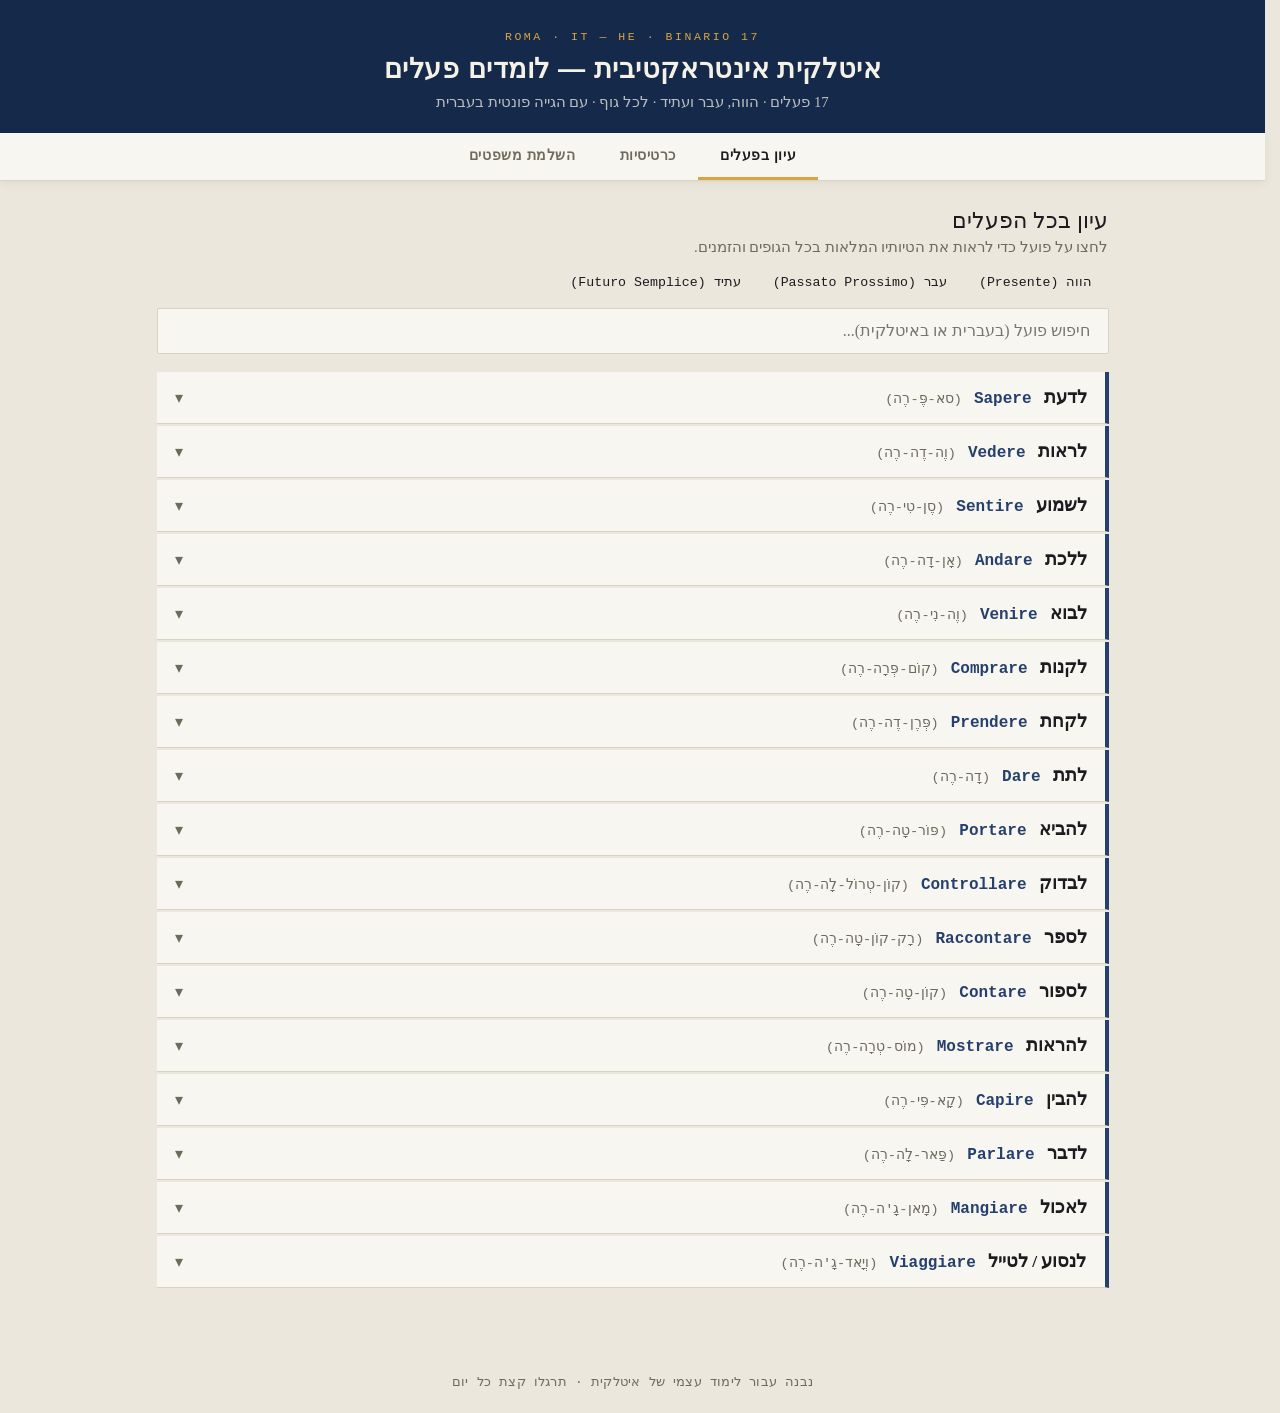
==== commit 629c8701: "Redesign the verb app with an Italian departure-board visual identity Replaces the default flag-colo" ====
--- a/index.html
+++ b/index.html
@@ -5,136 +5,206 @@
 <meta name="viewport" content="width=device-width, initial-scale=1.0">
 <title>איטלקית אינטראקטיבית — לומדים פעלים</title>
 <style>
+  /* ===== Design tokens — "Stazione": an Italian departure-board & ticket-stub system ===== */
   :root{
-    --green:#009246; --white:#ffffff; --red:#CE2B37;
-    --dark:#1a1a2e; --ink:#2c2c3a;
-    --present:#1565C0; --past:#E65100; --future:#2E7D32;
-    --bg:#f3f5f8; --card:#ffffff; --muted:#6b7280;
-    --ok:#2E7D32; --bad:#C62828;
+    --board-navy:#152A4A;      /* departure-board ground, always-dark header */
+    --board-navy-2:#26406E;    /* secondary navy — presente */
+    --ochre:#D9A441;           /* Tuscan-sun accent — primary actions */
+    --dusty-rose:#B25569;      /* passato */
+    --sage-teal:#3E7C74;       /* futuro */
+    --ok:#3E7C74; --bad:#B0392F;
+
+    --paper:#EBE7DC;           /* light theme ground — cool paper, not cream */
+    --paper-2:#F8F6F0;         /* light theme card surface */
+    --ink:#1C1B1F;             /* light theme text */
+    --muted:#6E6A5E;
+    --line:#D9D3C3;
+
+    --font-display:'Bahnschrift','Copperplate','Arial Narrow',sans-serif;
+    --font-body:'Iowan Old Style','Charter','Georgia',serif;
+    --font-mono:'SF Mono','Consolas','Menlo',monospace;
+  }
+  :root[data-theme="dark"]{
+    --paper:#11151F; --paper-2:#1A2030; --ink:#EDEAE0; --muted:#9B97A6; --line:#2C3448;
+  }
+  @media (prefers-color-scheme: dark){
+    :root:not([data-theme="light"]){
+      --paper:#11151F; --paper-2:#1A2030; --ink:#EDEAE0; --muted:#9B97A6; --line:#2C3448;
+    }
   }
   *{box-sizing:border-box; margin:0; padding:0;}
+  html{scrollbar-gutter:stable;}
   body{
-    font-family:'Segoe UI', Tahoma, Arial, sans-serif;
-    background:var(--bg); color:var(--ink); direction:rtl; min-height:100vh;
-  }
+    font-family:var(--font-body);
+    background:var(--paper); color:var(--ink); direction:rtl; min-height:100vh;
+  }
+  @media (prefers-reduced-motion: reduce){
+    *{animation-duration:.001ms !important; transition-duration:.001ms !important;}
+  }
+
+  /* ---- Header: the split-flap board ---- */
   header{
-    background:linear-gradient(135deg,var(--green),var(--red));
-    color:#fff; padding:26px 18px; text-align:center;
-    box-shadow:0 3px 14px rgba(0,0,0,.2);
-  }
-  header h1{font-size:1.9em; margin-bottom:4px;}
-  header p{opacity:.9; font-size:1em;}
+    background:var(--board-navy); color:#F4F1E6;
+    padding:30px 18px 22px; text-align:center; position:relative;
+    box-shadow:0 4px 18px rgba(0,0,0,.28);
+  }
+  .board-route{
+    font-family:var(--font-mono); font-size:.72em; letter-spacing:.22em;
+    color:var(--ochre); text-transform:uppercase; margin-bottom:10px;
+  }
+  header h1{
+    font-family:var(--font-display); font-size:1.7em; font-weight:700;
+    letter-spacing:.02em; text-wrap:balance;
+  }
+  header p{opacity:.75; font-size:.92em; margin-top:8px; font-family:var(--font-body);}
+
+  /* ---- Nav: ticket stubs ---- */
   nav{
-    background:#fff; display:flex; justify-content:center; gap:8px;
-    padding:10px; flex-wrap:wrap; position:sticky; top:0; z-index:50;
-    box-shadow:0 2px 8px rgba(0,0,0,.08);
+    background:var(--paper-2); display:flex; justify-content:center; gap:0;
+    padding:0 10px; flex-wrap:wrap; position:sticky; top:0; z-index:50;
+    border-bottom:1px solid var(--line); box-shadow:0 2px 10px rgba(0,0,0,.06);
   }
   nav button{
-    padding:10px 20px; border:none; background:var(--bg); border-radius:24px;
-    cursor:pointer; font-size:.95em; font-family:inherit; font-weight:600;
-    transition:all .25s; color:var(--ink);
-  }
-  nav button.active{background:var(--green); color:#fff;}
-  nav button:hover:not(.active){background:#e2e6ee;}
-  main{max-width:980px; margin:0 auto; padding:20px 14px 60px;}
+    padding:14px 22px; border:none; background:transparent; cursor:pointer;
+    font-size:.88em; font-family:var(--font-display); font-weight:600;
+    letter-spacing:.04em; color:var(--muted); border-bottom:3px solid transparent;
+    transition:color .2s, border-color .2s;
+  }
+  nav button.active{color:var(--ink); border-bottom-color:var(--ochre);}
+  nav button:hover:not(.active){color:var(--ink);}
+  main{max-width:980px; margin:0 auto; padding:26px 14px 60px;}
   section{display:none; animation:fade .3s ease;}
   section.active{display:block;}
   @keyframes fade{from{opacity:0; transform:translateY(8px);} to{opacity:1; transform:translateY(0);}}
-  .section-title{font-size:1.5em; margin-bottom:4px; color:var(--dark);}
-  .section-sub{color:var(--muted); margin-bottom:16px; font-size:.92em;}
-
-  /* Browse */
+  .section-title{font-family:var(--font-display); font-size:1.4em; margin-bottom:4px; color:var(--ink); text-wrap:balance;}
+  .section-sub{color:var(--muted); margin-bottom:18px; font-size:.92em;}
+
+  /* Browse — timetable rows */
   .search-box{
-    width:100%; padding:12px 18px; border:2px solid #dde1e8; border-radius:24px;
-    font-size:1em; outline:none; margin-bottom:16px; direction:rtl; font-family:inherit;
-  }
-  .search-box:focus{border-color:var(--green);}
+    width:100%; padding:13px 18px; border:1px solid var(--line); border-radius:2px;
+    font-size:1em; outline:none; margin-bottom:18px; direction:rtl; font-family:var(--font-body);
+    background:var(--paper-2); color:var(--ink);
+  }
+  .search-box:focus{border-color:var(--ochre); box-shadow:0 0 0 3px rgba(217,164,65,.18);}
   .verb-card{
-    background:var(--card); border-radius:14px; margin-bottom:12px; overflow:hidden;
-    box-shadow:0 2px 10px rgba(0,0,0,.07); border-right:5px solid var(--green);
+    background:var(--paper-2); margin-bottom:2px; overflow:hidden;
+    border-inline-start:4px solid var(--board-navy-2); border-bottom:1px solid var(--line);
   }
   .verb-head{
     display:flex; justify-content:space-between; align-items:center; gap:10px;
-    padding:14px 18px; cursor:pointer; user-select:none;
-  }
-  .verb-head:hover{background:#f8faf9;}
-  .verb-head .heb{font-weight:700; font-size:1.15em;}
-  .verb-head .ita{color:var(--green); font-weight:600;}
-  .verb-head .phon{color:var(--muted); font-size:.85em;}
-  .verb-head .arrow{transition:transform .25s; color:var(--muted);}
+    padding:15px 18px; cursor:pointer; user-select:none;
+  }
+  .verb-head:hover{background:rgba(217,164,65,.08);}
+  .verb-head:focus-visible{outline:2px solid var(--ochre); outline-offset:-2px;}
+  .verb-head .heb{font-weight:700; font-size:1.1em;}
+  .verb-head .ita{color:var(--board-navy-2); font-weight:600; font-family:var(--font-mono);}
+  :root[data-theme="dark"] .verb-head .ita{color:#7FA1D9;}
+  @media (prefers-color-scheme: dark){ :root:not([data-theme="light"]) .verb-head .ita{color:#7FA1D9;} }
+  .verb-head .phon{color:var(--muted); font-size:.85em; font-family:var(--font-mono);}
+  .verb-head .arrow{transition:transform .25s; color:var(--muted); font-family:var(--font-mono);}
   .verb-card.open .arrow{transform:rotate(180deg);}
-  .conj-wrap{display:none; padding:0 14px 16px;}
+  .conj-wrap{display:none; padding:0 14px 18px; overflow-x:auto;}
   .verb-card.open .conj-wrap{display:block;}
-  table.conj{width:100%; border-collapse:collapse; font-size:.86em;}
-  table.conj th, table.conj td{padding:8px 6px; text-align:center; border-bottom:1px solid #eef0f4;}
-  table.conj th{background:#f5f6fa; font-weight:700;}
-  table.conj td small{display:block; color:var(--muted); font-size:.82em; margin-top:2px;}
-  tr.tense-present td:first-child{color:var(--present); font-weight:700;}
-  tr.tense-past td:first-child{color:var(--past); font-weight:700;}
-  tr.tense-future td:first-child{color:var(--future); font-weight:700;}
-  .legend{display:flex; gap:14px; flex-wrap:wrap; margin-bottom:16px; font-size:.85em;}
-  .legend span{display:flex; align-items:center; gap:6px;}
-  .dot{width:10px; height:10px; border-radius:50%; display:inline-block;}
-
-  /* Flashcards */
-  .fc-controls{display:flex; gap:10px; flex-wrap:wrap; margin-bottom:18px; align-items:center;}
-  select{padding:9px 14px; border-radius:20px; border:2px solid #dde1e8; font-family:inherit; font-size:.9em; background:#fff;}
-  .flashcard-wrap{display:flex; flex-direction:column; align-items:center; gap:16px;}
-  .flashcard{width:100%; max-width:460px; height:220px; perspective:1200px; cursor:pointer;}
-  .flashcard-inner{position:relative; width:100%; height:100%; transition:transform .6s; transform-style:preserve-3d;}
+  table.conj{width:100%; border-collapse:collapse; font-size:.86em; font-family:var(--font-mono); font-variant-numeric:tabular-nums;}
+  table.conj th, table.conj td{padding:9px 6px; text-align:center; border-bottom:1px solid var(--line);}
+  table.conj th{color:var(--muted); font-weight:600; font-size:.85em;}
+  table.conj td small{display:block; color:var(--muted); font-size:.8em; margin-top:2px; font-family:var(--font-body);}
+  tr.tense-present td:first-child{color:var(--board-navy-2); font-weight:700;}
+  tr.tense-past td:first-child{color:var(--dusty-rose); font-weight:700;}
+  tr.tense-future td:first-child{color:var(--sage-teal); font-weight:700;}
+  :root[data-theme="dark"] tr.tense-present td:first-child{color:#7FA1D9;}
+  .legend{display:flex; gap:16px; flex-wrap:wrap; margin-bottom:18px; font-size:.83em; font-family:var(--font-mono);}
+  .legend span{display:flex; align-items:center; gap:7px;}
+  .dot{width:9px; height:9px; border-radius:50%; display:inline-block;}
+
+  /* Flashcards — boarding-pass ticket */
+  .fc-controls{display:flex; gap:10px; flex-wrap:wrap; margin-bottom:20px; align-items:center;}
+  select{
+    padding:10px 14px; border-radius:2px; border:1px solid var(--line); font-family:var(--font-body);
+    font-size:.9em; background:var(--paper-2); color:var(--ink);
+  }
+  .flashcard-wrap{display:flex; flex-direction:column; align-items:center; gap:18px;}
+  .flashcard{width:100%; max-width:460px; height:230px; perspective:1200px; cursor:pointer; position:relative;}
+  .flashcard::before, .flashcard::after{
+    content:''; position:absolute; top:50%; width:22px; height:22px; background:var(--paper);
+    border-radius:50%; transform:translateY(-50%); z-index:2;
+  }
+  .flashcard::before{right:-11px;}
+  .flashcard::after{left:-11px;}
+  .flashcard-inner{
+    position:relative; width:100%; height:100%; transition:transform .6s; transform-style:preserve-3d;
+    border-radius:10px; box-shadow:0 10px 30px rgba(0,0,0,.2);
+  }
   .flashcard.flipped .flashcard-inner{transform:rotateY(180deg);}
   .fc-front, .fc-back{
-    position:absolute; inset:0; backface-visibility:hidden; border-radius:18px;
+    position:absolute; inset:0; backface-visibility:hidden; border-radius:10px;
     display:flex; flex-direction:column; align-items:center; justify-content:center;
-    padding:20px; text-align:center; box-shadow:0 10px 26px rgba(0,0,0,.16);
-  }
-  .fc-front{background:linear-gradient(135deg,var(--present),#1e88e5); color:#fff;}
-  .fc-back{background:linear-gradient(135deg,var(--red),#c0392b); color:#fff; transform:rotateY(180deg);}
-  .fc-label{font-size:.8em; opacity:.85; margin-bottom:8px;}
-  .fc-word{font-size:1.7em; font-weight:800;}
-  .fc-pron{font-size:1em; margin-top:8px; opacity:.9;}
-  .fc-hint{font-size:.78em; opacity:.7; margin-top:14px;}
+    padding:22px; text-align:center;
+  }
+  .fc-front{background:var(--board-navy-2); color:#F4F1E6;}
+  .fc-back{background:var(--dusty-rose); color:#FBF3EE; transform:rotateY(180deg);}
+  .fc-front::after, .fc-back::after{
+    content:''; position:absolute; inset-inline:22px; top:50%; border-top:2px dashed rgba(255,255,255,.35);
+  }
+  .fc-label{font-size:.76em; opacity:.8; margin-bottom:10px; font-family:var(--font-mono); letter-spacing:.12em; text-transform:uppercase;}
+  .fc-word{font-size:1.7em; font-weight:800; font-family:var(--font-display); text-wrap:balance;}
+  .fc-pron{font-size:1em; margin-top:10px; opacity:.9; font-family:var(--font-mono);}
+  .fc-hint{font-size:.76em; opacity:.65; margin-top:16px;}
   .btns{display:flex; gap:10px; flex-wrap:wrap; justify-content:center;}
-  .btn{padding:10px 22px; border:none; border-radius:22px; cursor:pointer; font-size:.92em; font-family:inherit; font-weight:600; transition:.2s;}
-  .btn-green{background:var(--green); color:#fff;}
-  .btn-red{background:var(--red); color:#fff;}
-  .btn-gray{background:#6c757d; color:#fff;}
-  .btn:hover{opacity:.87; transform:translateY(-1px);}
-  .fc-counter{color:var(--muted); font-size:.88em;}
-
-  /* Cloze */
-  .score-bar{display:flex; justify-content:space-between; align-items:center; margin-bottom:14px; flex-wrap:wrap; gap:10px;}
-  .score-pill{background:#fff; padding:8px 16px; border-radius:20px; box-shadow:0 2px 8px rgba(0,0,0,.08); font-size:.88em; font-weight:600;}
-  .cloze-card{background:#fff; border-radius:16px; padding:24px; box-shadow:0 3px 16px rgba(0,0,0,.08);}
-  .cloze-meta{font-size:.82em; color:var(--muted); margin-bottom:10px;}
-  .cloze-he{font-size:1.05em; margin-bottom:14px; line-height:1.6;}
-  .cloze-it{font-size:1.25em; font-weight:600; direction:ltr; text-align:center; color:var(--dark); margin-bottom:18px; line-height:1.6;}
-  .cloze-it .blank{display:inline-block; min-width:90px; border-bottom:2px solid var(--green);}
+  .btn{
+    padding:11px 24px; border:1px solid transparent; border-radius:2px; cursor:pointer;
+    font-size:.88em; font-family:var(--font-display); font-weight:600; letter-spacing:.03em; transition:.2s;
+  }
+  .btn-green{background:var(--ochre); color:#241A05;}
+  .btn-red{background:var(--dusty-rose); color:#fff;}
+  .btn-gray{background:transparent; color:var(--muted); border-color:var(--line);}
+  .btn:hover{filter:brightness(1.08); transform:translateY(-1px);}
+  .btn:focus-visible{outline:2px solid var(--ochre); outline-offset:2px;}
+  .fc-counter{color:var(--muted); font-size:.86em; font-family:var(--font-mono);}
+
+  /* Cloze — exercise-book page */
+  .score-bar{display:flex; justify-content:flex-start; align-items:center; margin-bottom:16px; flex-wrap:wrap; gap:10px;}
+  .score-pill{
+    background:var(--paper-2); border:1px solid var(--line); padding:7px 15px; border-radius:2px;
+    font-size:.85em; font-weight:600; font-family:var(--font-mono);
+  }
+  .cloze-card{
+    background:
+      repeating-linear-gradient(var(--paper-2) 0 34px, var(--line) 34px 35px);
+    background-color:var(--paper-2);
+    border-inline-start:3px solid var(--dusty-rose);
+    padding:26px 26px 26px 26px; box-shadow:0 3px 18px rgba(0,0,0,.1);
+  }
+  .cloze-meta{font-size:.8em; color:var(--muted); margin-bottom:12px; font-family:var(--font-mono);}
+  .cloze-he{font-size:1.05em; margin-bottom:16px; line-height:35px;}
+  .cloze-it{font-size:1.2em; font-weight:600; direction:ltr; text-align:center; color:var(--ink); margin-bottom:20px; line-height:35px; font-family:var(--font-mono);}
+  .cloze-it .blank{display:inline-block; min-width:90px; border-bottom:2px solid var(--ochre);}
   .answer-row{display:flex; gap:10px; margin-bottom:10px;}
   .answer-row input{
-    flex:1; padding:12px 14px; border-radius:10px; border:2px solid #dde1e8;
-    font-size:1.05em; direction:ltr; font-family:inherit;
-  }
-  .answer-row input:focus{outline:none; border-color:var(--green);}
-  .feedback{padding:10px 14px; border-radius:10px; margin-bottom:10px; font-weight:600; display:none;}
-  .feedback.ok{display:block; background:#e8f5e9; color:var(--ok);}
-  .feedback.bad{display:block; background:#fdecea; color:var(--bad);}
-  .feedback .correct-ans{direction:ltr; display:inline-block;}
-
-  footer{text-align:center; padding:20px; color:var(--muted); font-size:.82em;}
+    flex:1; padding:12px 14px; border-radius:2px; border:1px solid var(--line);
+    font-size:1.05em; direction:ltr; font-family:var(--font-mono); background:var(--paper-2); color:var(--ink);
+  }
+  .answer-row input:focus{outline:none; border-color:var(--ochre); box-shadow:0 0 0 3px rgba(217,164,65,.18);}
+  .feedback{padding:11px 14px; border-radius:2px; margin-bottom:10px; font-weight:600; display:none;}
+  .feedback.ok{display:block; background:rgba(62,124,116,.14); color:var(--ok);}
+  .feedback.bad{display:block; background:rgba(176,57,47,.12); color:var(--bad);}
+  .feedback .correct-ans{direction:ltr; display:inline-block; font-family:var(--font-mono);}
+
+  footer{text-align:center; padding:24px; color:var(--muted); font-size:.8em; font-family:var(--font-mono); letter-spacing:.02em;}
 </style>
 </head>
 <body>
 
 <header>
-  <h1>🇮🇹 איטלקית אינטראקטיבית — לומדים פעלים 🇮🇹</h1>
+  <div class="board-route">ROMA · IT — HE · BINARIO 17</div>
+  <h1>איטלקית אינטראקטיבית — לומדים פעלים</h1>
   <p>17 פעלים · הווה, עבר ועתיד · לכל גוף · עם הגייה פונטית בעברית</p>
 </header>
 
 <nav>
-  <button class="active" data-sec="browse">📖 עיון בפעלים</button>
-  <button data-sec="flash">🃏 כרטיסיות</button>
-  <button data-sec="cloze">✍️ השלמת משפטים</button>
+  <button class="active" data-sec="browse">עיון בפעלים</button>
+  <button data-sec="flash">כרטיסיות</button>
+  <button data-sec="cloze">השלמת משפטים</button>
 </nav>
 
 <main>
@@ -164,7 +234,7 @@
         <option value="pp">עבר</option>
         <option value="f">עתיד</option>
       </select>
-      <button class="btn btn-gray" id="fcShuffle">🔀 ערבוב מחדש</button>
+      <button class="btn btn-gray" id="fcShuffle">ערבוב מחדש</button>
     </div>
     <div class="flashcard-wrap">
       <div class="flashcard" id="flashcard">
@@ -183,9 +253,9 @@
       </div>
       <div class="fc-counter" id="fcCounter">כרטיס 1 מתוך 1</div>
       <div class="btns">
-        <button class="btn btn-gray" id="fcPrev">⏮ קודם</button>
-        <button class="btn btn-green" id="fcFlip">↻ הפוך כרטיס</button>
-        <button class="btn btn-red" id="fcNext">הבא ⏭</button>
+        <button class="btn btn-gray" id="fcPrev">קודם</button>
+        <button class="btn btn-green" id="fcFlip">הפוך כרטיס</button>
+        <button class="btn btn-red" id="fcNext">הבא</button>
       </div>
     </div>
   </section>
@@ -196,12 +266,12 @@
     <div class="section-sub">השלימו את הפועל החסר במשפט האיטלקי, בהתאם לגוף ולזמן המצוינים.</div>
     <div class="fc-controls">
       <select id="clzVerb"></select>
-      <button class="btn btn-gray" id="clzShuffle">🔀 ערבוב מחדש</button>
+      <button class="btn btn-gray" id="clzShuffle">ערבוב מחדש</button>
     </div>
     <div class="score-bar">
-      <div class="score-pill">✅ נכונות: <span id="clzCorrect">0</span></div>
-      <div class="score-pill">📝 סה"כ: <span id="clzTotal">0</span></div>
-      <div class="score-pill">🔥 רצף: <span id="clzStreak">0</span></div>
+      <div class="score-pill">נכונות: <span id="clzCorrect">0</span></div>
+      <div class="score-pill">סה"כ: <span id="clzTotal">0</span></div>
+      <div class="score-pill">רצף: <span id="clzStreak">0</span></div>
     </div>
     <div class="cloze-card">
       <div class="cloze-meta" id="clzMeta">...</div>
@@ -213,15 +283,15 @@
       </div>
       <div class="feedback" id="clzFeedback"></div>
       <div class="btns">
-        <button class="btn btn-gray" id="clzReveal">💡 הצג תשובה</button>
-        <button class="btn btn-red" id="clzNext">הבא ⏭</button>
+        <button class="btn btn-gray" id="clzReveal">הצג תשובה</button>
+        <button class="btn btn-red" id="clzNext">הבא</button>
       </div>
     </div>
   </section>
 
 </main>
 
-<footer>נבנה עבור לימוד עצמי של איטלקית · תרגלו קצת כל יום 💪</footer>
+<footer>נבנה עבור לימוד עצמי של איטלקית · תרגלו קצת כל יום</footer>
 
 <script>
 /* ---------- DATA ----------
@@ -564,11 +634,11 @@
     clzStats.correct++;
     clzStats.streak++;
     fb.className = 'feedback ok';
-    fb.innerHTML = `✅ נכון! <span class="correct-ans">${item.ans}</span>`;
+    fb.innerHTML = `<strong>נכון.</strong> <span class="correct-ans">${item.ans}</span>`;
   } else {
     clzStats.streak = 0;
     fb.className = 'feedback bad';
-    fb.innerHTML = `❌ לא בדיוק. התשובה הנכונה: <span class="correct-ans">${item.ans}</span>`;
+    fb.innerHTML = `<strong>לא בדיוק.</strong> התשובה הנכונה: <span class="correct-ans">${item.ans}</span>`;
   }
   updateScoreBar();
   input.disabled = true;
@@ -580,7 +650,7 @@
   const item = clzDeck[clzIndex];
   const fb = document.getElementById('clzFeedback');
   fb.className = 'feedback bad';
-  fb.innerHTML = `💡 התשובה: <span class="correct-ans">${item.ans}</span>`;
+  fb.innerHTML = `<strong>התשובה:</strong> <span class="correct-ans">${item.ans}</span>`;
   document.getElementById('clzInput').disabled = true;
   document.getElementById('clzCheck').disabled = true;
 });
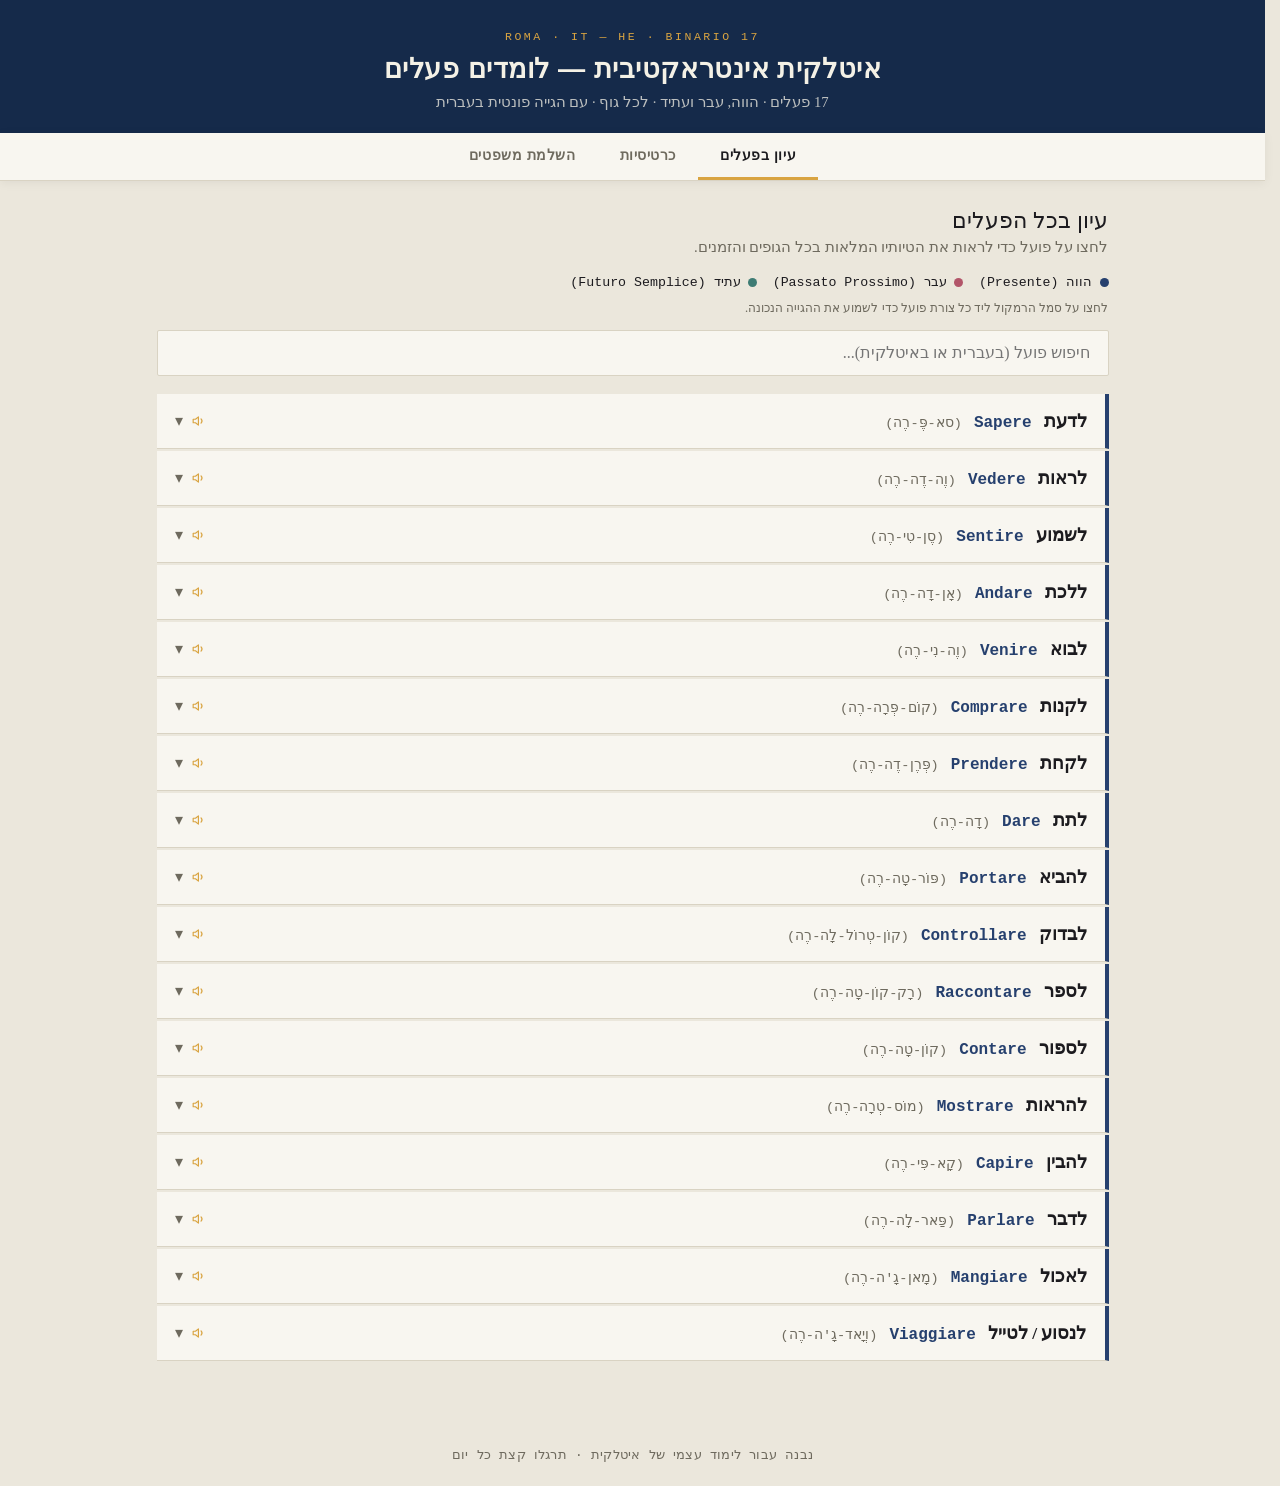
==== commit 3ddcce50: "Add spoken pronunciation via the Web Speech API Every conjugated form (in the browse table, verb hea" ====
--- a/index.html
+++ b/index.html
@@ -113,9 +113,25 @@
   tr.tense-past td:first-child{color:var(--dusty-rose); font-weight:700;}
   tr.tense-future td:first-child{color:var(--sage-teal); font-weight:700;}
   :root[data-theme="dark"] tr.tense-present td:first-child{color:#7FA1D9;}
-  .legend{display:flex; gap:16px; flex-wrap:wrap; margin-bottom:18px; font-size:.83em; font-family:var(--font-mono);}
+  .legend{display:flex; gap:16px; flex-wrap:wrap; margin-bottom:10px; font-size:.83em; font-family:var(--font-mono);}
   .legend span{display:flex; align-items:center; gap:7px;}
   .dot{width:9px; height:9px; border-radius:50%; display:inline-block;}
+  .tts-note{font-size:.78em; color:var(--muted); margin-bottom:14px; display:none;}
+  .tts-note.show{display:block;}
+
+  /* ---- Speaker buttons (pronunciation) ---- */
+  .speak-btn{
+    display:inline-flex; align-items:center; justify-content:center; flex:none;
+    width:24px; height:24px; border:none; background:transparent; color:var(--ochre);
+    cursor:pointer; border-radius:50%; padding:0; transition:background .15s, color .15s, transform .15s;
+  }
+  .speak-btn:hover{background:rgba(217,164,65,.16); transform:scale(1.08);}
+  .speak-btn:active{transform:scale(.94);}
+  .speak-btn:focus-visible{outline:2px solid var(--ochre); outline-offset:1px;}
+  .speak-btn.playing{color:var(--sage-teal);}
+  body.no-tts .speak-btn, body.no-tts #clzSpeak{display:none;}
+  .head-right{display:flex; align-items:center; gap:4px;}
+  .cell-form{display:flex; align-items:center; justify-content:center; gap:3px;}
 
   /* Flashcards — boarding-pass ticket */
   .fc-controls{display:flex; gap:10px; flex-wrap:wrap; margin-bottom:20px; align-items:center;}
@@ -142,10 +158,14 @@
     padding:22px; text-align:center;
   }
   .fc-front{background:var(--board-navy-2); color:#F4F1E6;}
-  .fc-back{background:var(--dusty-rose); color:#FBF3EE; transform:rotateY(180deg);}
+  .fc-back{background:var(--dusty-rose); color:#FBF3EE; transform:rotateY(180deg); pointer-events:none;}
+  .flashcard.flipped .fc-back{pointer-events:auto;}
   .fc-front::after, .fc-back::after{
     content:''; position:absolute; inset-inline:22px; top:50%; border-top:2px dashed rgba(255,255,255,.35);
   }
+  .fc-word-row{display:flex; align-items:center; justify-content:center; gap:10px;}
+  .fc-back .speak-btn{color:#fff;}
+  .fc-back .speak-btn:hover{background:rgba(255,255,255,.22);}
   .fc-label{font-size:.76em; opacity:.8; margin-bottom:10px; font-family:var(--font-mono); letter-spacing:.12em; text-transform:uppercase;}
   .fc-word{font-size:1.7em; font-weight:800; font-family:var(--font-display); text-wrap:balance;}
   .fc-pron{font-size:1em; margin-top:10px; opacity:.9; font-family:var(--font-mono);}
@@ -214,10 +234,11 @@
     <div class="section-title">עיון בכל הפעלים</div>
     <div class="section-sub">לחצו על פועל כדי לראות את הטיותיו המלאות בכל הגופים והזמנים.</div>
     <div class="legend">
-      <span><span class="dot" style="background:var(--present)"></span> הווה (Presente)</span>
-      <span><span class="dot" style="background:var(--past)"></span> עבר (Passato Prossimo)</span>
-      <span><span class="dot" style="background:var(--future)"></span> עתיד (Futuro Semplice)</span>
+      <span><span class="dot" style="background:var(--board-navy-2)"></span> הווה (Presente)</span>
+      <span><span class="dot" style="background:var(--dusty-rose)"></span> עבר (Passato Prossimo)</span>
+      <span><span class="dot" style="background:var(--sage-teal)"></span> עתיד (Futuro Semplice)</span>
     </div>
+    <div class="tts-note" id="ttsNote"></div>
     <input class="search-box" id="searchBox" placeholder="חיפוש פועל (בעברית או באיטלקית)...">
     <div id="verbList"></div>
   </section>
@@ -246,7 +267,12 @@
           </div>
           <div class="fc-back">
             <div class="fc-label">איטלקית</div>
-            <div class="fc-word" id="fcBackWord">...</div>
+            <div class="fc-word-row">
+              <div class="fc-word" id="fcBackWord">...</div>
+              <button class="speak-btn" id="fcSpeak" data-speak="" title="השמע הגייה" aria-label="השמע הגייה">
+                <svg viewBox="0 0 24 24" width="16" height="16" fill="none" stroke="currentColor" stroke-width="2" stroke-linecap="round" stroke-linejoin="round" aria-hidden="true"><path d="M11 5 6 9H2v6h4l5 4V5Z"/><path d="M15.5 8.5a5 5 0 0 1 0 7"/></svg>
+              </button>
+            </div>
             <div class="fc-pron" id="fcBackPhon">...</div>
           </div>
         </div>
@@ -283,6 +309,10 @@
       </div>
       <div class="feedback" id="clzFeedback"></div>
       <div class="btns">
+        <button class="btn btn-gray" id="clzSpeak" data-speak="">
+          <svg viewBox="0 0 24 24" width="14" height="14" fill="none" stroke="currentColor" stroke-width="2" stroke-linecap="round" stroke-linejoin="round" aria-hidden="true" style="vertical-align:-2px; margin-inline-end:4px;"><path d="M11 5 6 9H2v6h4l5 4V5Z"/><path d="M15.5 8.5a5 5 0 0 1 0 7"/></svg>
+          השמע משפט
+        </button>
         <button class="btn btn-gray" id="clzReveal">הצג תשובה</button>
         <button class="btn btn-red" id="clzNext">הבא</button>
       </div>
@@ -374,6 +404,52 @@
 const TENSE_CLASS = {p:"tense-present", pp:"tense-past", f:"tense-future"};
 
 function parseForm(str){ const [it, phon] = str.split("|"); return {it, phon}; }
+
+const SPEAK_ICON = `<svg viewBox="0 0 24 24" width="14" height="14" fill="none" stroke="currentColor" stroke-width="2" stroke-linecap="round" stroke-linejoin="round" aria-hidden="true"><path d="M11 5 6 9H2v6h4l5 4V5Z"/><path d="M15.5 8.5a5 5 0 0 1 0 7"/></svg>`;
+
+/* ---------- PRONUNCIATION (Web Speech API) ---------- */
+const TTS_SUPPORTED = 'speechSynthesis' in window;
+let italianVoice = null;
+function pickItalianVoice(){
+  if(!TTS_SUPPORTED) return;
+  const voices = window.speechSynthesis.getVoices();
+  italianVoice = voices.find(v => /^it/i.test(v.lang)) || null;
+}
+if(TTS_SUPPORTED){
+  pickItalianVoice();
+  window.speechSynthesis.onvoiceschanged = pickItalianVoice;
+} else {
+  document.body.classList.add('no-tts');
+}
+const ttsNote = document.getElementById('ttsNote');
+if(ttsNote){
+  if(!TTS_SUPPORTED){
+    ttsNote.textContent = 'הדפדפן שלך אינו תומך בהשמעה קולית — האפליקציה תעבוד, אך ללא הגייה.';
+    ttsNote.classList.add('show');
+  } else {
+    ttsNote.textContent = 'לחצו על סמל הרמקול ליד כל צורת פועל כדי לשמוע את ההגייה הנכונה.';
+    ttsNote.classList.add('show');
+  }
+}
+function speechClean(text){
+  // strip gender-variant endings like "andato/a" -> "andato" before speaking
+  return text.replace(/\/[a-zàèéìòù]+\b/gi, '').replace(/\s+/g, ' ').trim();
+}
+function speakItalian(text){
+  if(!TTS_SUPPORTED || !text) return;
+  const utter = new SpeechSynthesisUtterance(speechClean(text));
+  utter.lang = 'it-IT';
+  if(italianVoice) utter.voice = italianVoice;
+  utter.rate = 0.9;
+  window.speechSynthesis.cancel();
+  window.speechSynthesis.speak(utter);
+}
+document.addEventListener('click', (e) => {
+  const btn = e.target.closest('[data-speak]');
+  if(!btn || !btn.dataset.speak) return;
+  e.stopPropagation();
+  speakItalian(btn.dataset.speak);
+}, true); // capture phase: intercept before a parent's own click (e.g. verb-head expand/collapse) fires
 
 /* ---------- CLOZE SENTENCE BANK ---------- */
 const CLOZE = [
@@ -471,7 +547,10 @@
           <span class="ita">${v.it}</span> &nbsp;
           <span class="phon">(${v.inf})</span>
         </div>
-        <span class="arrow">▾</span>
+        <div class="head-right">
+          <button class="speak-btn" data-speak="${v.it}" title="השמע את הפועל" aria-label="השמע את הפועל ${v.it}">${SPEAK_ICON}</button>
+          <span class="arrow">▾</span>
+        </div>
       </div>
       <div class="conj-wrap">
         <table class="conj">
@@ -481,7 +560,7 @@
               const forms = v[t].map(parseForm);
               return `<tr class="${TENSE_CLASS[t]}">
                 <td>${TENSES[t]}</td>
-                ${forms.map(fm => `<td>${fm.it}<small>${fm.phon}</small></td>`).join("")}
+                ${forms.map(fm => `<td><div class="cell-form"><button class="speak-btn" data-speak="${fm.it}" title="השמע" aria-label="השמע ${fm.it}">${SPEAK_ICON}</button><span>${fm.it}</span></div><small>${fm.phon}</small></td>`).join("")}
               </tr>`;
             }).join("")}
           </tbody>
@@ -539,6 +618,7 @@
     document.getElementById('fcFrontLabel').textContent = "אין כרטיסים";
     document.getElementById('fcFrontWord').textContent = "-";
     document.getElementById('fcCounter').textContent = "0 מתוך 0";
+    document.getElementById('fcSpeak').dataset.speak = "";
     return;
   }
   const c = fcDeck[fcIndex];
@@ -547,6 +627,7 @@
   document.getElementById('fcFrontWord').textContent = `${v.he} (${v.it})`;
   document.getElementById('fcBackWord').textContent = c.form.it;
   document.getElementById('fcBackPhon').textContent = c.form.phon;
+  document.getElementById('fcSpeak').dataset.speak = c.form.it;
   document.getElementById('fcCounter').textContent = `כרטיס ${fcIndex+1} מתוך ${fcDeck.length}`;
 }
 flashcardEl.addEventListener('click', ()=> flashcardEl.classList.toggle('flipped'));
@@ -613,6 +694,7 @@
     document.getElementById('clzMeta').textContent = 'אין משפטים זמינים';
     document.getElementById('clzHe').textContent = '';
     document.getElementById('clzIt').innerHTML = '';
+    document.getElementById('clzSpeak').dataset.speak = '';
     return;
   }
   const item = clzDeck[clzIndex];
@@ -620,6 +702,7 @@
   document.getElementById('clzMeta').textContent = `פועל: ${v.he} (${v.it}) · ${TENSES[item.tense]} · ${PERSONS[item.person]}   —   משפט ${clzIndex+1} מתוך ${clzDeck.length}`;
   document.getElementById('clzHe').textContent = item.he;
   document.getElementById('clzIt').innerHTML = item.it.replace('___', '<span class="blank">______</span>');
+  document.getElementById('clzSpeak').dataset.speak = item.it.replace('___', item.ans);
   document.getElementById('clzInput').focus();
 }
 function checkAnswer(){
@@ -634,11 +717,11 @@
     clzStats.correct++;
     clzStats.streak++;
     fb.className = 'feedback ok';
-    fb.innerHTML = `<strong>נכון.</strong> <span class="correct-ans">${item.ans}</span>`;
+    fb.innerHTML = `<strong>נכון.</strong> <span class="correct-ans">${item.ans}</span> <button class="speak-btn" data-speak="${item.ans}" title="השמע" aria-label="השמע את המילה">${SPEAK_ICON}</button>`;
   } else {
     clzStats.streak = 0;
     fb.className = 'feedback bad';
-    fb.innerHTML = `<strong>לא בדיוק.</strong> התשובה הנכונה: <span class="correct-ans">${item.ans}</span>`;
+    fb.innerHTML = `<strong>לא בדיוק.</strong> התשובה הנכונה: <span class="correct-ans">${item.ans}</span> <button class="speak-btn" data-speak="${item.ans}" title="השמע" aria-label="השמע את המילה">${SPEAK_ICON}</button>`;
   }
   updateScoreBar();
   input.disabled = true;
@@ -650,7 +733,7 @@
   const item = clzDeck[clzIndex];
   const fb = document.getElementById('clzFeedback');
   fb.className = 'feedback bad';
-  fb.innerHTML = `<strong>התשובה:</strong> <span class="correct-ans">${item.ans}</span>`;
+  fb.innerHTML = `<strong>התשובה:</strong> <span class="correct-ans">${item.ans}</span> <button class="speak-btn" data-speak="${item.ans}" title="השמע" aria-label="השמע את המילה">${SPEAK_ICON}</button>`;
   document.getElementById('clzInput').disabled = true;
   document.getElementById('clzCheck').disabled = true;
 });
